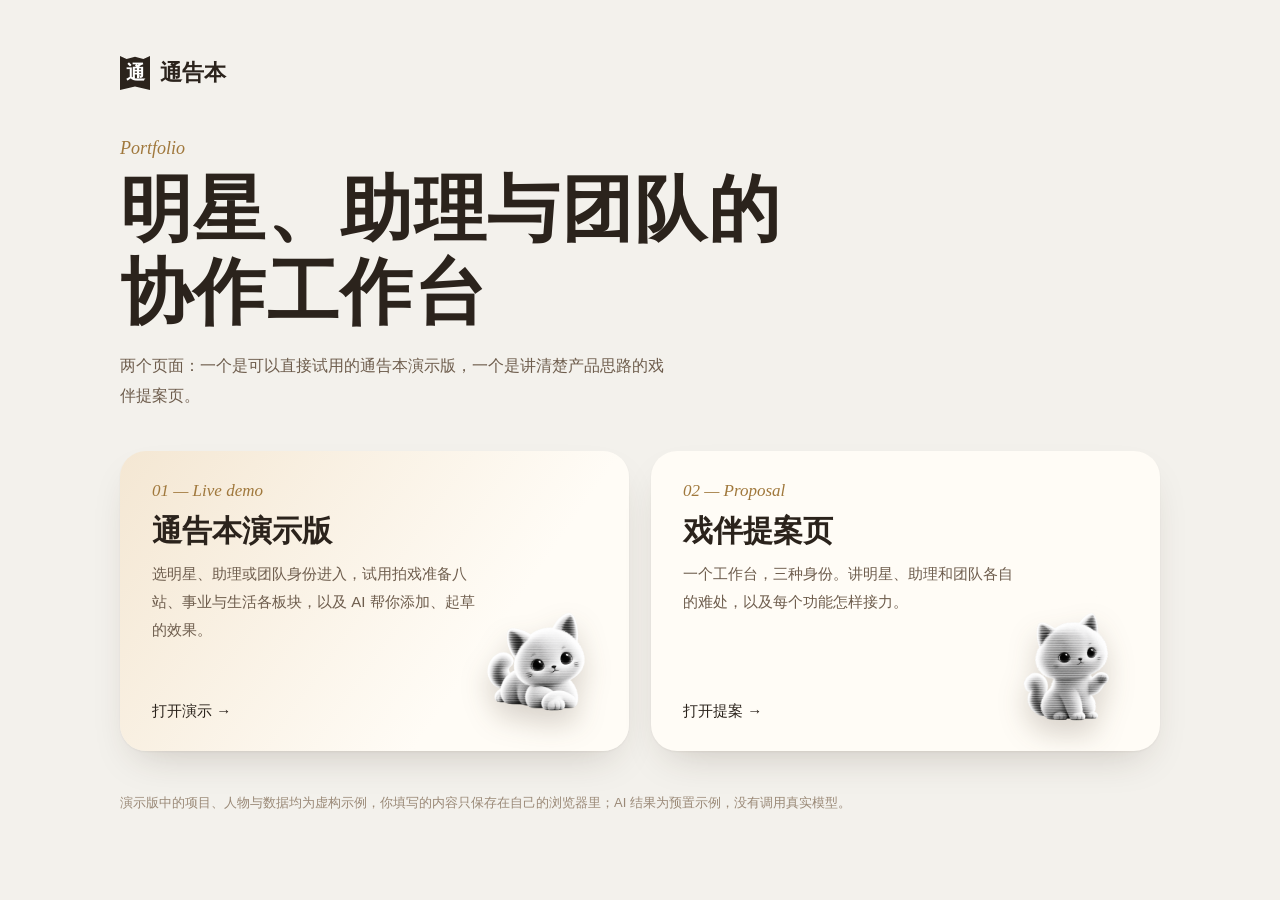
==== index.html @ f3a63b4a "通告本演示版与戏伴提案页 Co-Authored-By: Claude Opus 5.5 <noreply@anthropic.com>" ====
<!doctype html>
<html lang="zh-CN">
<head>
<meta charset="utf-8">
<meta name="viewport" content="width=device-width,initial-scale=1,viewport-fit=cover">
<title>通告本作品集</title>
<meta name="description" content="通告本演示版与戏伴提案页。">
<link rel="stylesheet" href="tonggaoben/fonts/fonts.css">
<style>
:root{--paper:#f3f1ec;--card:#fffcf6;--ink:#2b231c;--muted:#6e5d4d;--gold:#a0783c;color-scheme:light}
*{box-sizing:border-box}
body{margin:0;background:var(--paper);color:var(--ink);font-family:"Noto Sans SC","PingFang SC",sans-serif;padding-block:56px 64px;padding-left:max(20px,env(safe-area-inset-left,0px));padding-right:max(20px,env(safe-area-inset-right,0px))}
main{max-width:1040px;margin:0 auto}
.brand{display:flex;align-items:center;gap:10px;font:700 22px "Noto Serif SC","Songti SC",serif}
.brand span{display:grid;place-items:center;width:30px;height:34px;background:var(--ink);color:#fff;font-size:19px;clip-path:polygon(0 0,22% 9%,50% 2%,78% 9%,100% 0,100% 100%,50% 90%,0 100%)}
.eyebrow{font:italic 18px "Instrument Serif",Georgia,serif;color:var(--gold);margin:48px 0 10px}
h1{font:800 clamp(40px,6vw,72px)/1.15 "Noto Serif SC","Songti SC",serif;margin:0;letter-spacing:.02em}
.lead{font-size:16px;line-height:1.9;color:var(--muted);margin:16px 0 0;max-width:34em}
.cards{display:grid;grid-template-columns:repeat(2,minmax(0,1fr));gap:22px;margin-top:40px}
a.card{position:relative;display:flex;flex-direction:column;gap:10px;min-height:300px;padding:30px 32px;border-radius:26px;background:var(--card);color:inherit;text-decoration:none;box-shadow:0 1px 2px rgba(60,44,28,.05),0 18px 40px -18px rgba(60,44,28,.25);overflow:hidden;transition:transform .2s ease,box-shadow .2s ease}
a.card:hover,a.card:focus-visible{transform:translateY(-3px);box-shadow:0 1px 2px rgba(60,44,28,.05),0 26px 48px -18px rgba(60,44,28,.35);outline:none}
a.card:focus-visible{box-shadow:0 0 0 3px #c9a46a}
.card i{font:italic 17px "Instrument Serif",Georgia,serif;color:var(--gold)}
.card h2{font:700 30px/1.3 "Noto Serif SC","Songti SC",serif;margin:0}
.card p{margin:0;font-size:15px;line-height:1.85;color:var(--muted);max-width:22em}
.card em{margin-top:auto;font-style:normal;font-weight:500;font-size:15px}
.card img{position:absolute;right:18px;bottom:12px;width:150px;height:150px;object-fit:contain;filter:drop-shadow(0 14px 14px rgba(60,44,28,.2));transition:transform .3s ease}
a.card:hover img{transform:rotate(-6deg) scale(1.05)}
.card.warm{background:linear-gradient(125deg,#f4e7d3,#fffcf6 70%)}
footer{margin-top:40px;font-size:13px;color:#9a8977;line-height:1.8}
@media (max-width:760px){.cards{grid-template-columns:1fr}a.card{min-height:260px;padding-right:150px}.card img{width:120px;height:120px}}
@media (prefers-reduced-motion:reduce){a.card,.card img{transition:none}}
</style>
</head>
<body>
<main>
  <div class="brand"><span>通</span>通告本</div>
  <p class="eyebrow">Portfolio</p>
  <h1>明星、助理与团队的<br>协作工作台</h1>
  <p class="lead">两个页面：一个是可以直接试用的通告本演示版，一个是讲清楚产品思路的戏伴提案页。</p>
  <div class="cards">
    <a class="card warm" href="./tonggaoben/"><i>01 — Live demo</i><h2>通告本演示版</h2><p>选明星、助理或团队身份进入，试用拍戏准备八站、事业与生活各板块，以及 AI 帮你添加、起草的效果。</p><em>打开演示 →</em><img src="tonggaoben/cats/cat-lounge.png" alt=""></a>
    <a class="card" href="./xiban/"><i>02 — Proposal</i><h2>戏伴提案页</h2><p>一个工作台，三种身份。讲明星、助理和团队各自的难处，以及每个功能怎样接力。</p><em>打开提案 →</em><img src="tonggaoben/cats/cat-guide.png" alt=""></a>
  </div>
  <footer>演示版中的项目、人物与数据均为虚构示例，你填写的内容只保存在自己的浏览器里；AI 结果为预置示例，没有调用真实模型。</footer>
</main>
</body>
</html>
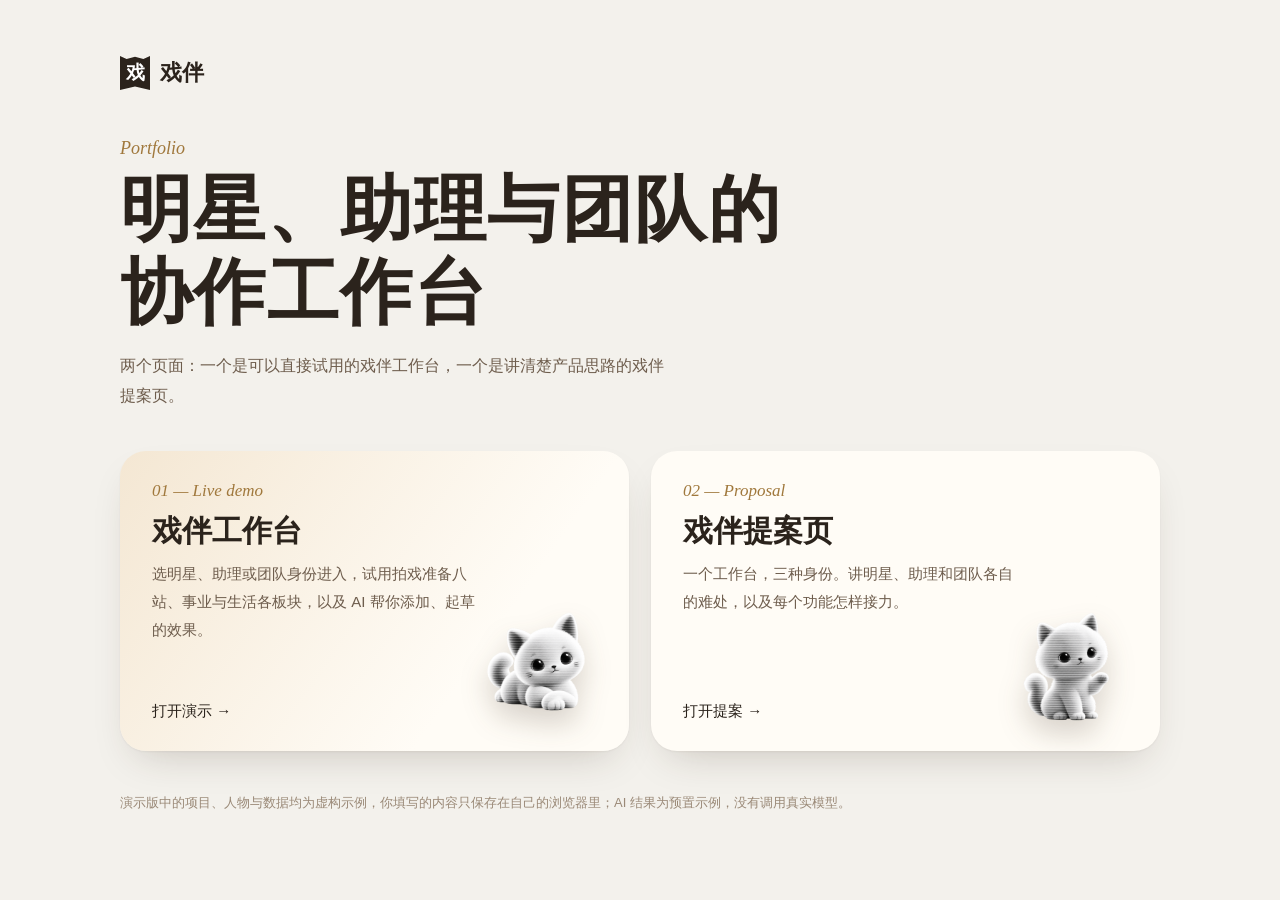
==== commit b49f467c: "演示版改名为「戏伴工作台」 Co-Authored-By: Claude Opus 5.5 <noreply@anthropic.com>" ====
--- a/index.html
+++ b/index.html
@@ -3,8 +3,8 @@
 <head>
 <meta charset="utf-8">
 <meta name="viewport" content="width=device-width,initial-scale=1,viewport-fit=cover">
-<title>通告本作品集</title>
-<meta name="description" content="通告本演示版与戏伴提案页。">
+<title>戏伴作品集</title>
+<meta name="description" content="戏伴工作台与戏伴提案页。">
 <link rel="stylesheet" href="tonggaoben/fonts/fonts.css">
 <style>
 :root{--paper:#f3f1ec;--card:#fffcf6;--ink:#2b231c;--muted:#6e5d4d;--gold:#a0783c;color-scheme:light}
@@ -34,12 +34,12 @@
 </head>
 <body>
 <main>
-  <div class="brand"><span>通</span>通告本</div>
+  <div class="brand"><span>戏</span>戏伴</div>
   <p class="eyebrow">Portfolio</p>
   <h1>明星、助理与团队的<br>协作工作台</h1>
-  <p class="lead">两个页面：一个是可以直接试用的通告本演示版，一个是讲清楚产品思路的戏伴提案页。</p>
+  <p class="lead">两个页面：一个是可以直接试用的戏伴工作台，一个是讲清楚产品思路的戏伴提案页。</p>
   <div class="cards">
-    <a class="card warm" href="./tonggaoben/"><i>01 — Live demo</i><h2>通告本演示版</h2><p>选明星、助理或团队身份进入，试用拍戏准备八站、事业与生活各板块，以及 AI 帮你添加、起草的效果。</p><em>打开演示 →</em><img src="tonggaoben/cats/cat-lounge.png" alt=""></a>
+    <a class="card warm" href="./tonggaoben/"><i>01 — Live demo</i><h2>戏伴工作台</h2><p>选明星、助理或团队身份进入，试用拍戏准备八站、事业与生活各板块，以及 AI 帮你添加、起草的效果。</p><em>打开演示 →</em><img src="tonggaoben/cats/cat-lounge.png" alt=""></a>
     <a class="card" href="./xiban/"><i>02 — Proposal</i><h2>戏伴提案页</h2><p>一个工作台，三种身份。讲明星、助理和团队各自的难处，以及每个功能怎样接力。</p><em>打开提案 →</em><img src="tonggaoben/cats/cat-guide.png" alt=""></a>
   </div>
   <footer>演示版中的项目、人物与数据均为虚构示例，你填写的内容只保存在自己的浏览器里；AI 结果为预置示例，没有调用真实模型。</footer>
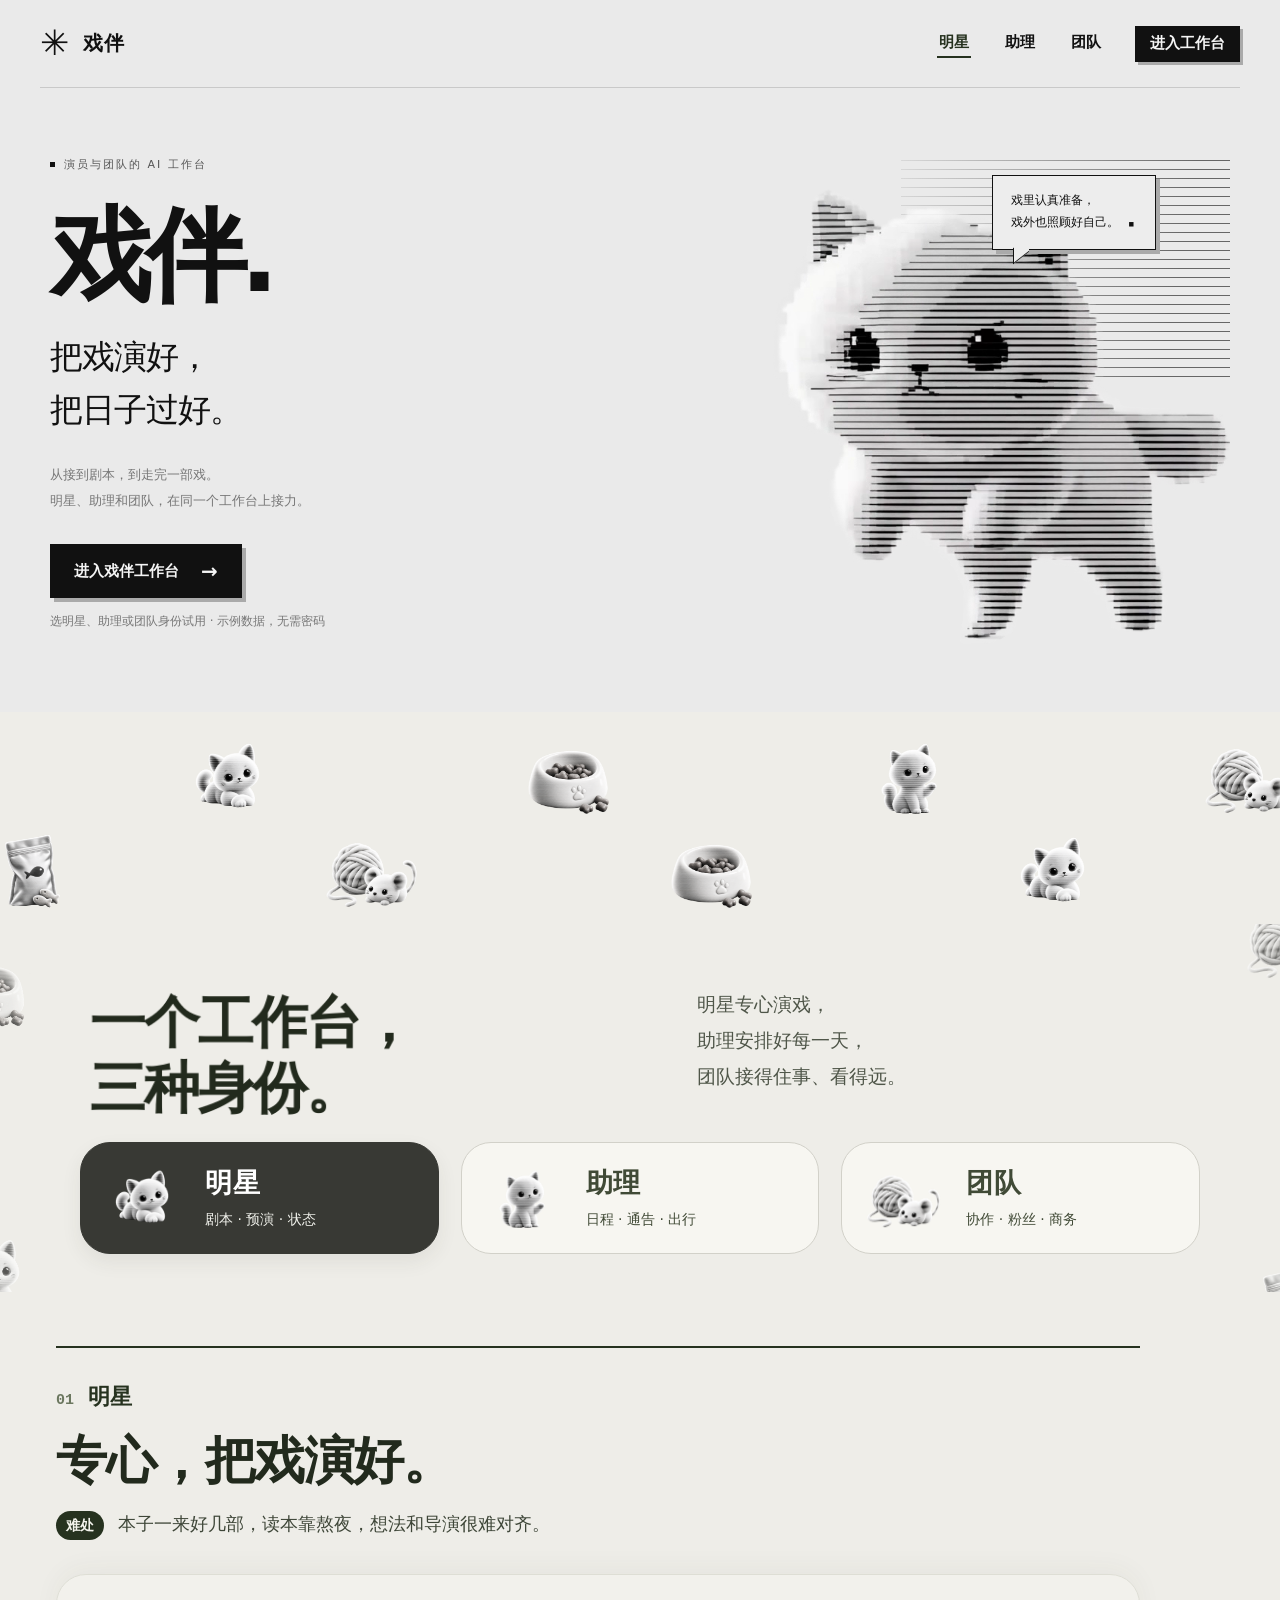
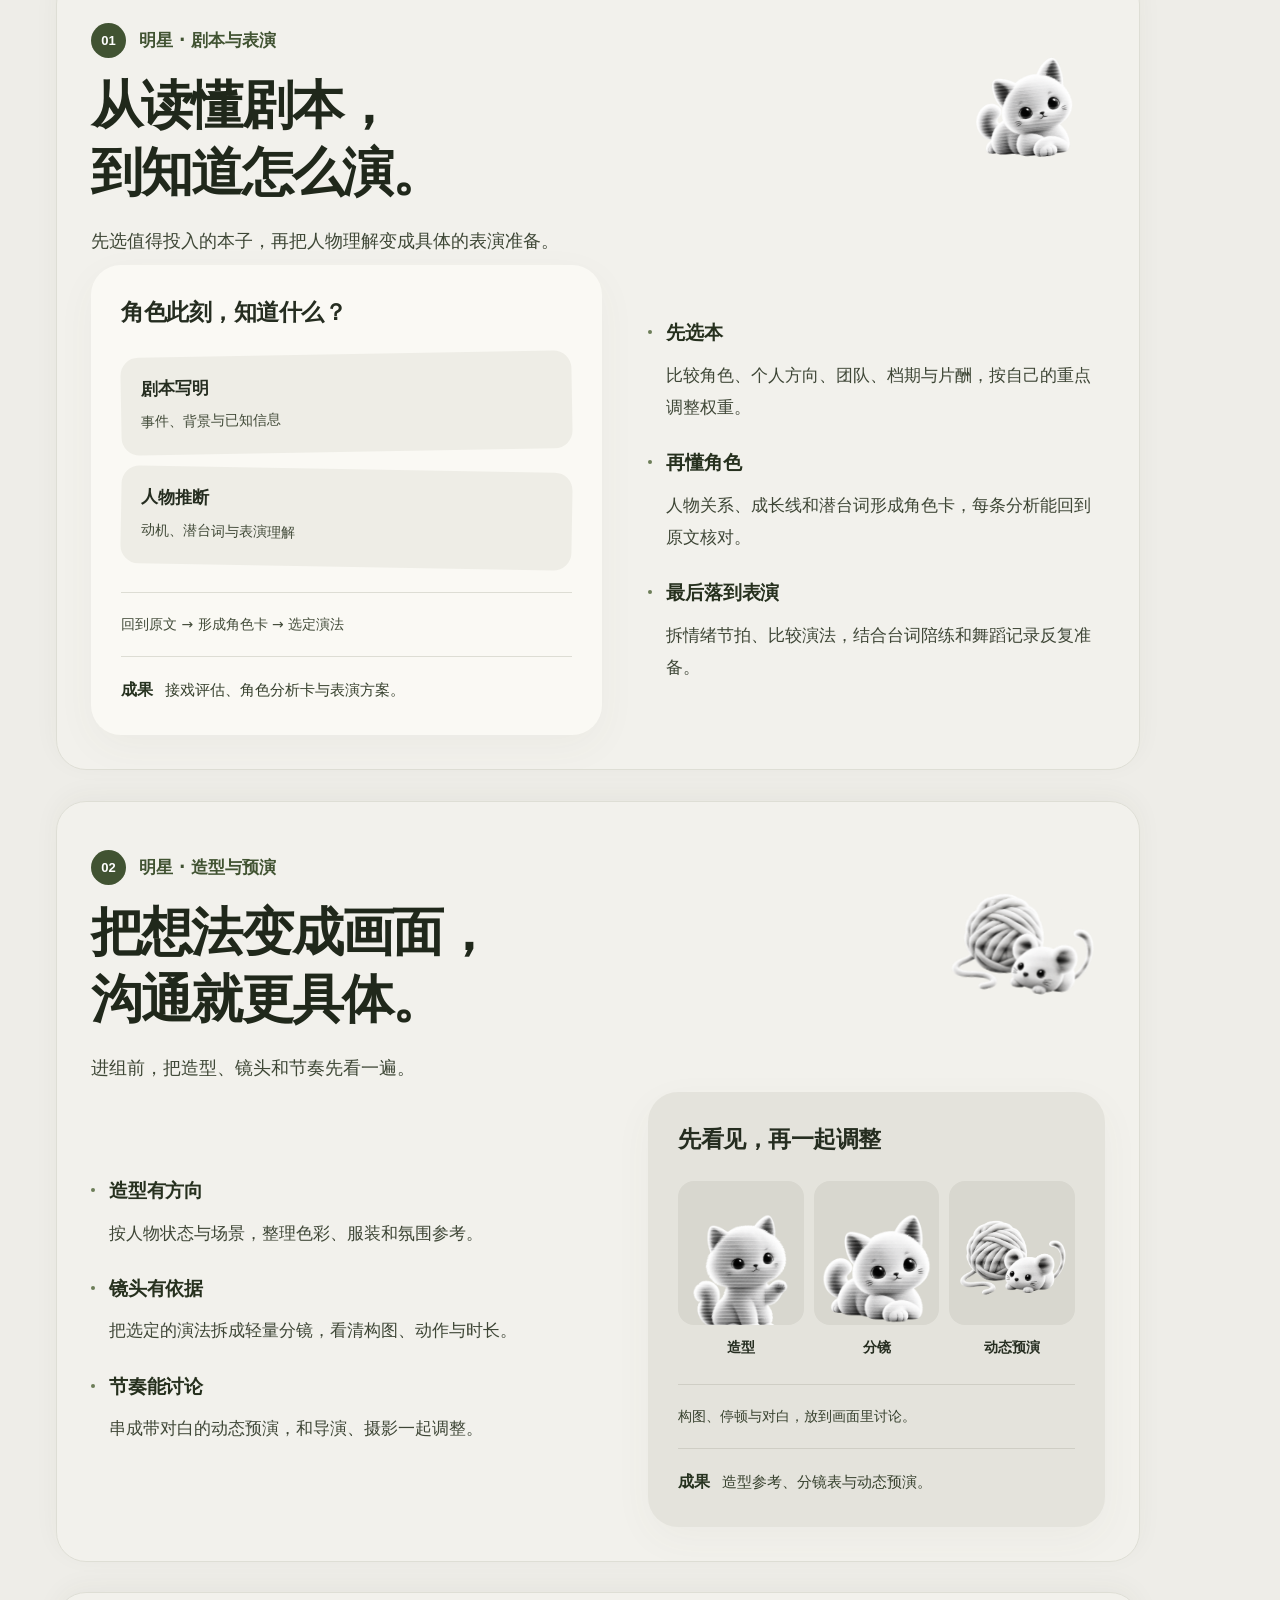
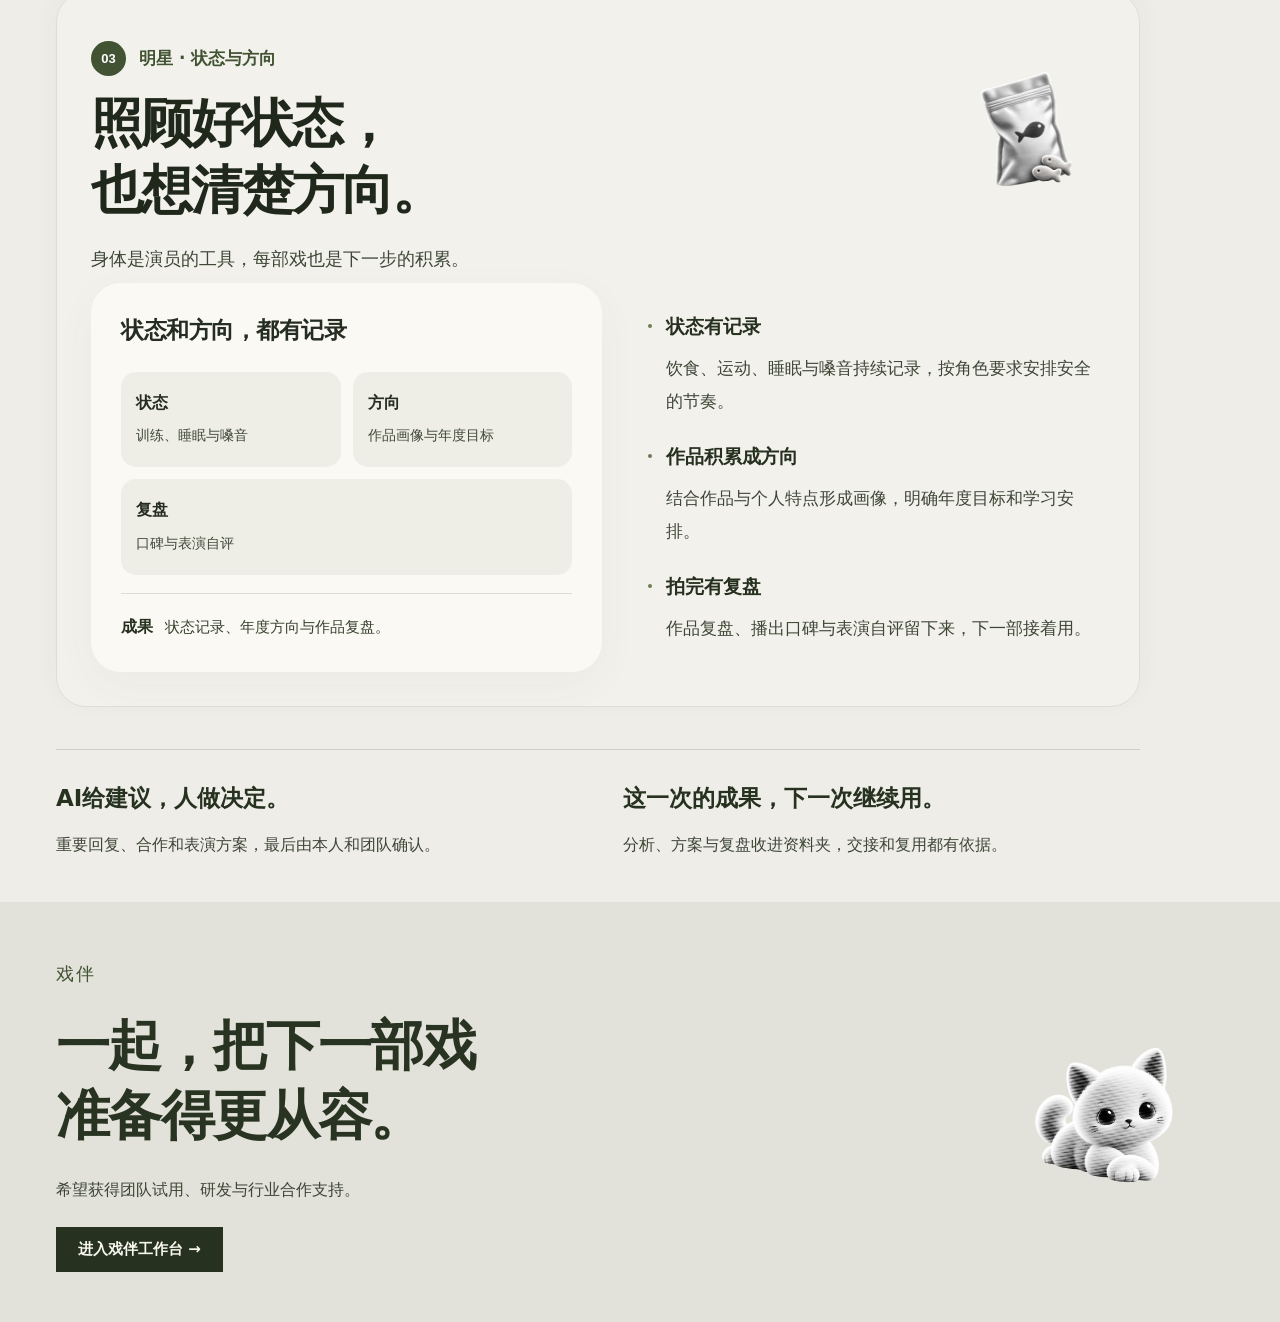
==== commit 9cf7de03: "首页合并为统一入口：产品介绍 + 进入戏伴工作台 Co-Authored-By: Claude Opus 5.5 <noreply@anthropic.com>" ====
--- a/index.html
+++ b/index.html
@@ -1,48 +1,54 @@
 <!doctype html>
 <html lang="zh-CN">
 <head>
-<meta charset="utf-8">
-<meta name="viewport" content="width=device-width,initial-scale=1,viewport-fit=cover">
-<title>戏伴作品集</title>
-<meta name="description" content="戏伴工作台与戏伴提案页。">
-<link rel="stylesheet" href="tonggaoben/fonts/fonts.css">
-<style>
-:root{--paper:#f3f1ec;--card:#fffcf6;--ink:#2b231c;--muted:#6e5d4d;--gold:#a0783c;color-scheme:light}
-*{box-sizing:border-box}
-body{margin:0;background:var(--paper);color:var(--ink);font-family:"Noto Sans SC","PingFang SC",sans-serif;padding-block:56px 64px;padding-left:max(20px,env(safe-area-inset-left,0px));padding-right:max(20px,env(safe-area-inset-right,0px))}
-main{max-width:1040px;margin:0 auto}
-.brand{display:flex;align-items:center;gap:10px;font:700 22px "Noto Serif SC","Songti SC",serif}
-.brand span{display:grid;place-items:center;width:30px;height:34px;background:var(--ink);color:#fff;font-size:19px;clip-path:polygon(0 0,22% 9%,50% 2%,78% 9%,100% 0,100% 100%,50% 90%,0 100%)}
-.eyebrow{font:italic 18px "Instrument Serif",Georgia,serif;color:var(--gold);margin:48px 0 10px}
-h1{font:800 clamp(40px,6vw,72px)/1.15 "Noto Serif SC","Songti SC",serif;margin:0;letter-spacing:.02em}
-.lead{font-size:16px;line-height:1.9;color:var(--muted);margin:16px 0 0;max-width:34em}
-.cards{display:grid;grid-template-columns:repeat(2,minmax(0,1fr));gap:22px;margin-top:40px}
-a.card{position:relative;display:flex;flex-direction:column;gap:10px;min-height:300px;padding:30px 32px;border-radius:26px;background:var(--card);color:inherit;text-decoration:none;box-shadow:0 1px 2px rgba(60,44,28,.05),0 18px 40px -18px rgba(60,44,28,.25);overflow:hidden;transition:transform .2s ease,box-shadow .2s ease}
-a.card:hover,a.card:focus-visible{transform:translateY(-3px);box-shadow:0 1px 2px rgba(60,44,28,.05),0 26px 48px -18px rgba(60,44,28,.35);outline:none}
-a.card:focus-visible{box-shadow:0 0 0 3px #c9a46a}
-.card i{font:italic 17px "Instrument Serif",Georgia,serif;color:var(--gold)}
-.card h2{font:700 30px/1.3 "Noto Serif SC","Songti SC",serif;margin:0}
-.card p{margin:0;font-size:15px;line-height:1.85;color:var(--muted);max-width:22em}
-.card em{margin-top:auto;font-style:normal;font-weight:500;font-size:15px}
-.card img{position:absolute;right:18px;bottom:12px;width:150px;height:150px;object-fit:contain;filter:drop-shadow(0 14px 14px rgba(60,44,28,.2));transition:transform .3s ease}
-a.card:hover img{transform:rotate(-6deg) scale(1.05)}
-.card.warm{background:linear-gradient(125deg,#f4e7d3,#fffcf6 70%)}
-footer{margin-top:40px;font-size:13px;color:#9a8977;line-height:1.8}
-@media (max-width:760px){.cards{grid-template-columns:1fr}a.card{min-height:260px;padding-right:150px}.card img{width:120px;height:120px}}
-@media (prefers-reduced-motion:reduce){a.card,.card img{transition:none}}
-</style>
+  <meta charset="utf-8"><meta name="viewport" content="width=device-width,initial-scale=1">
+  <meta name="theme-color" content="#f0f1ec"><meta name="description" content="戏伴：明星、助理与团队的 AI 工作台。">
+  <title>戏伴 · 把戏演好，把日子过好</title>
+  <style>.enter-link{border:1.5px solid #111;padding:7px 14px!important;background:#111;color:#f5f5f5!important;box-shadow:3px 3px 0 #aaa}.enter-link:hover{background:#333}.hero-enter{display:inline-flex;align-items:center;gap:22px;margin-top:30px;padding:15px 24px;background:#111;color:#f5f5f5;font-size:15px;font-weight:600;box-shadow:4px 4px 0 #aaa;transition:transform .15s}.hero-enter:hover{transform:translate(-2px,-2px)}.hero-enter span{font-size:20px}.hero-enter-note{margin-top:12px;font-size:12px;color:#777}.footer-enter{display:inline-flex;gap:16px;margin-top:22px;padding:13px 22px;background:#26321f;color:#f7f6ef;font-weight:600;font-size:15px}@media(max-width:760px){.enter-link{padding:5px 9px!important}}</style>
+  <link rel="stylesheet" href="./xiban/style.css"><link rel="stylesheet" href="./xiban/journey.css?v=20">
+  <script defer src="./xiban/app.js?v=20"></script><script defer src="./xiban/guide-data.js?v=20"></script><script defer src="./xiban/journey.js?v=20"></script><script defer src="./xiban/pointer.js?v=20"></script>
 </head>
-<body>
-<main>
-  <div class="brand"><span>戏</span>戏伴</div>
-  <p class="eyebrow">Portfolio</p>
-  <h1>明星、助理与团队的<br>协作工作台</h1>
-  <p class="lead">两个页面：一个是可以直接试用的戏伴工作台，一个是讲清楚产品思路的戏伴提案页。</p>
-  <div class="cards">
-    <a class="card warm" href="./tonggaoben/"><i>01 — Live demo</i><h2>戏伴工作台</h2><p>选明星、助理或团队身份进入，试用拍戏准备八站、事业与生活各板块，以及 AI 帮你添加、起草的效果。</p><em>打开演示 →</em><img src="tonggaoben/cats/cat-lounge.png" alt=""></a>
-    <a class="card" href="./xiban/"><i>02 — Proposal</i><h2>戏伴提案页</h2><p>一个工作台，三种身份。讲明星、助理和团队各自的难处，以及每个功能怎样接力。</p><em>打开提案 →</em><img src="tonggaoben/cats/cat-guide.png" alt=""></a>
-  </div>
-  <footer>演示版中的项目、人物与数据均为虚构示例，你填写的内容只保存在自己的浏览器里；AI 结果为预置示例，没有调用真实模型。</footer>
-</main>
-</body>
-</html>
+<body class="focus-edition">
+  <header class="site-header"><a class="brand" href="#home"><span class="brand-symbol" aria-hidden="true">✳</span> 戏伴</a><nav aria-label="主导航"><a href="#star">明星</a><a href="#assistant">助理</a><a href="#team">团队</a><a class="enter-link" href="./tonggaoben/">进入工作台</a></nav></header>
+  <main>
+    <section class="hero section-wrap" id="home" aria-labelledby="hero-title">
+      <div class="hero-copy">
+        <p class="eyebrow"><span></span> 演员与团队的 AI 工作台</p>
+        <h1 id="hero-title">戏伴<span class="title-dot">.</span></h1>
+        <p class="hero-heading">把戏演好，<br>把日子过好。</p>
+        <p class="hero-description">从接到剧本，到走完一部戏。<br>明星、助理和团队，<br class="mobile-break">在同一个工作台上接力。</p>
+        <a class="hero-enter" href="./tonggaoben/">进入戏伴工作台 <span aria-hidden="true">→</span></a>
+        <p class="hero-enter-note">选明星、助理或团队身份试用 · 示例数据，无需密码</p>
+      </div>
+      <div class="hero-art">
+        <div class="speech-bubble"><span>戏里认真准备，<br>戏外也照顾好自己。</span><span class="cursor" aria-hidden="true">▪</span></div>
+        <div class="cat-stage"><video id="hero-cat" src="./xiban/assets/nomi-cat.webm" autoplay loop muted playsinline preload="auto" aria-label="猫咪摆尾、跳跃、挥爪与转身的动画"></video></div>
+      </div>
+    </section>
+
+    <section class="cat-gallery" aria-label="猫咪主题画廊">
+      <div class="gallery-track gallery-top" aria-hidden="true">
+        <div class="gallery-tile wide paper"><img src="./xiban/assets/cat-lounge.png" alt="" loading="lazy"></div><div class="gallery-tile"><img src="./xiban/assets/cat-bowl.png" alt="" loading="lazy"></div><div class="gallery-tile wide gray"><img src="./xiban/assets/cat-guide.png" alt="" loading="lazy"></div><div class="gallery-tile paper"><img src="./xiban/assets/cat-toys.png" alt="" loading="lazy"></div>
+      </div>
+      <div class="gallery-track gallery-bottom" aria-hidden="true">
+        <div class="gallery-tile"><img src="./xiban/assets/cat-treats.png" alt="" loading="lazy"></div><div class="gallery-tile wide gray"><img src="./xiban/assets/cat-toys.png" alt="" loading="lazy"></div><div class="gallery-tile paper"><img src="./xiban/assets/cat-bowl.png" alt="" loading="lazy"></div><div class="gallery-tile wide"><img src="./xiban/assets/cat-lounge.png" alt="" loading="lazy"></div>
+      </div>
+    </section>
+    <section class="cat-about" id="how-to" aria-labelledby="about-title">
+      <img class="floating-prop prop-bowl" src="./xiban/assets/cat-bowl.png" alt="" data-drift="-28" data-turn="-9" loading="lazy">
+      <img class="floating-prop prop-toys" src="./xiban/assets/cat-toys.png" alt="" data-drift="34" data-turn="12" loading="lazy">
+      <img class="floating-prop prop-cat" src="./xiban/assets/cat-lounge.png" alt="" data-drift="42" data-turn="-6" loading="lazy">
+      <img class="floating-prop prop-treats" src="./xiban/assets/cat-treats.png" alt="" data-drift="-38" data-turn="8" loading="lazy">
+      <div class="about-copy">
+        <div class="about-intro"><h2 class="metal-title scroll-title" id="about-title">一个工作台，<br>三种身份。</h2><p class="word-reveal">明星专心演戏，<br>助理安排好每一天，<br>团队接得住事、看得远。</p></div>
+        <nav class="role-portal" aria-label="三种身份"><a class="role-entry" href="#star"><img class="role-entry-cat" src="./xiban/assets/cat-lounge.png" alt="" loading="lazy"><span><strong>明星</strong><span>剧本 · 预演 · 状态</span></span></a><a class="role-entry" href="#assistant"><img class="role-entry-cat" src="./xiban/assets/cat-guide.png" alt="" loading="lazy"><span><strong>助理</strong><span>日程 · 通告 · 出行</span></span></a><a class="role-entry" href="#team"><img class="role-entry-cat" src="./xiban/assets/cat-toys.png" alt="" loading="lazy"><span><strong>团队</strong><span>协作 · 粉丝 · 商务</span></span></a></nav>
+      </div>
+    </section>
+    <section class="project-chapter" id="features" aria-label="三种身份的功能讲解"><div class="chapter-inner">
+      <div id="walkthrough"></div>
+      <section class="closing-principles" aria-label="两项核心原则"><div><h3>AI给建议，人做决定。</h3><p>重要回复、合作和表演方案，最后由本人和团队确认。</p></div><div><h3>这一次的成果，下一次继续用。</h3><p>分析、方案与复盘收进资料夹，交接和复用都有依据。</p></div></section>
+      <noscript><p>请启用浏览器的 JavaScript，查看重点功能讲解。</p></noscript>
+    </div></section>
+  </main>
+  <footer class="journey-footer"><div class="chapter-inner"><div><p class="closing-brand">戏伴</p><p class="closing-line">一起，把下一部戏<br>准备得更从容。</p><p class="closing-support">希望获得团队试用、研发与行业合作支持。</p><a class="footer-enter" href="./tonggaoben/">进入戏伴工作台 →</a></div><img src="./xiban/assets/cat-lounge.png" alt="" loading="lazy"></div></footer>
+</body></html>
--- a/xiban/style.css
+++ b/xiban/style.css
@@ -0,0 +1,10 @@
+:root{--bg:#f0f1ec;--white:#fafbf7;--ink:#171b16;--muted:#70786c;--line:#d2d7cd;--lime:#cbd77b;--green:#526344;--mono:"SFMono-Regular",Consolas,monospace;--sans:"PingFang SC","Microsoft YaHei",system-ui,sans-serif}*{box-sizing:border-box}html{scroll-behavior:smooth;scroll-padding-top:95px}body{margin:0;background:var(--bg);color:var(--ink);font-family:var(--sans);-webkit-font-smoothing:antialiased}button,input{font:inherit}button,a{-webkit-tap-highlight-color:transparent}button{cursor:pointer;border:0;color:inherit}a{color:inherit;text-decoration:none}h1,h2,h3,p{margin:0}p{line-height:1.9}button:focus-visible,a:focus-visible{outline:3px solid #6c842d;outline-offset:5px}[hidden]{display:none!important}::selection{background:var(--lime);color:var(--ink)}.section-wrap{width:min(1280px,calc(100% - 100px));margin:0 auto}.site-header{height:88px;display:flex;align-items:center;justify-content:space-between;width:min(1360px,calc(100% - 80px));margin:auto;border-bottom:1px solid #d2d7cd99}.brand{display:flex;align-items:center;gap:12px;font-size:20px;font-weight:650;letter-spacing:1.5px}.brand-symbol{font-size:35px;line-height:1}.site-header nav{display:flex;align-items:center;gap:40px;font-size:12px}.nav-demo{border-bottom:1px solid #5d6556;padding:7px 0;display:flex;gap:20px}.hero{min-height:min(820px,calc(100svh - 88px));display:grid;grid-template-columns:1fr 1.1fr;position:relative;align-items:center;padding-top:40px;padding-bottom:85px}.hero-copy{position:relative;z-index:2;padding-bottom:12px}.eyebrow{display:flex;align-items:center;gap:9px;font:10px/1.7 var(--mono);letter-spacing:1.7px;color:#606b56}.hero .eyebrow{font:11px var(--sans);letter-spacing:2px}.eyebrow>span{width:5px;height:5px;background:#6e7a54;border-radius:50%}h1{font-size:clamp(76px,8vw,114px);font-weight:850;line-height:1.2;letter-spacing:-7px;margin:23px 0 12px}.title-dot{color:#7c895b;letter-spacing:-2px}.hero-heading{font-size:clamp(27px,2.6vw,39px);line-height:1.6;font-weight:500;letter-spacing:-1px}.hero-description{color:var(--muted);font-size:13px;line-height:2;margin-top:23px;max-width:415px}.hero-actions{display:flex;gap:27px;align-items:center;margin-top:30px}.button{display:inline-flex;gap:36px;justify-content:space-between;align-items:center;padding:14px 22px;font-size:12px}.button.primary{background:var(--ink);color:#f8faef;box-shadow:3px 3px 0 #b9c1a9}.button span{font-size:18px}.text-link{font-size:12px;display:flex;align-items:center;gap:12px}.text-link span{font-size:17px}.hero-meta{display:flex;gap:17px;align-items:center;margin-top:36px;font:10px var(--mono);letter-spacing:.5px;color:#747f67}.hero-meta i{width:3px;height:3px;border-radius:50%;background:#a1aa95}.hero-art{min-width:0;position:relative;height:620px;align-self:center;isolation:isolate}.hero-art:before{content:"";position:absolute;inset:55px -25px 50px 0;background:radial-gradient(ellipse at 60% 47%,#e1e6d52b 0,transparent 64%);z-index:-1}.cat-stage{position:absolute;inset:0 -5% 20px -12%;overflow:hidden;pointer-events:none}.cat-stage video{position:absolute;width:151%;height:151%;object-fit:contain;left:-31%;top:-23%;display:block}.speech-bubble{position:absolute;right:12%;top:10%;padding:15px 18px;border:1.5px solid #242b20;background:#f7f8f1;box-shadow:4px 4px 0 #dce2ce;z-index:2;font:12px/1.8 var(--mono);display:flex;align-items:flex-end;gap:7px}.speech-bubble:after{content:"";position:absolute;bottom:-9px;left:20px;width:15px;height:15px;background:#f7f8f1;border-bottom:1.5px solid;border-left:1.5px solid;transform:skewY(-38deg)}.cursor{font-size:18px;line-height:1}.art-bottom{position:absolute;bottom:13px;right:0;left:0;display:flex;align-items:center;justify-content:space-between;gap:15px;border-top:1px solid var(--line);padding-top:14px}.art-caption{font:8px var(--mono);letter-spacing:1.4px;color:#7c856f}.animation-control{background:none;display:flex;align-items:center;gap:10px;font-size:10px;color:#6c765f;white-space:nowrap;padding:3px 0}.scroll-cue{position:absolute;bottom:27px;left:0;right:0;display:flex;justify-content:space-between;align-items:center;font-size:10px;letter-spacing:1px;color:#7e8774}.scroll-cue span:last-child{font-size:23px;color:#5e6e48}.mobile-break{display:none}.section-top{display:flex;align-items:center;justify-content:space-between;gap:20px;margin-bottom:36px}.section-note{font-size:10px;color:#7a8370;letter-spacing:1px}.section-heading-row{display:flex;align-items:flex-end;justify-content:space-between;gap:50px;margin-bottom:43px}h2{font-size:clamp(29px,3.2vw,44px);font-weight:600;line-height:1.5;letter-spacing:-1.3px}.section-intro{font-size:13px;line-height:2;color:var(--muted);max-width:360px}.how-section{background:#e4e8da;border-top:1px solid #dce1d2;border-bottom:1px solid #d4dac8;padding:72px 0 38px}.role-switch{display:flex;background:#d7deca;border:1px solid #cbd3bb;padding:4px;flex-shrink:0}.role-switch button{background:none;color:#667258;font-size:12px;padding:10px 21px}.role-switch button[aria-selected=true]{background:#fafbf3;color:#25301d;box-shadow:0 2px 3px #17200d13}.steps{display:grid;grid-template-columns:repeat(3,1fr);gap:40px}.step{border-top:1px solid #bfc9b1;padding-top:21px}.step-number{font:11px var(--mono);color:#73825c;display:block;margin-bottom:20px}.step h3{font-size:20px;font-weight:550;margin-bottom:13px;letter-spacing:-.5px}.step p{font-size:12px;color:#69745b;max-width:330px;line-height:1.95}.step .step-label{font:10px var(--mono);letter-spacing:.4px;background:#d6dec8;display:inline-block;padding:5px 9px;margin-top:22px;color:#526341}.handoff-note{border-top:1px solid #c7cfba;margin-top:40px;padding-top:20px;font-size:11px;color:#6f7b61;display:flex;align-items:flex-start;gap:12px}.handoff-note>span{font-size:18px;line-height:1.2}.features-section{padding-top:78px;padding-bottom:72px}.feature-list{display:grid;grid-template-columns:1fr 1fr;gap:0 70px}.feature{border-top:1px solid var(--line);padding:27px 0 30px;display:grid;grid-template-columns:25px 1fr 24px;gap:14px}.feature-number{font:10px var(--mono);color:#8b957f;padding-top:6px}.feature h3{font-size:21px;font-weight:500;letter-spacing:-.5px}.feature p{font-size:12px;color:var(--muted);margin-top:12px;line-height:2;max-width:430px}.feature-mark{font-size:28px;color:#8c9b76;line-height:1}.tags{display:flex;gap:8px;flex-wrap:wrap;margin-top:19px}.tags span{font-size:9px;color:#7a856c;border:1px solid #d1d8c5;padding:4px 7px;line-height:1.5}.demo-section{background:#20261e;color:#eef1e6;padding:70px 0 78px}.demo-section .eyebrow{color:#a6b18d}.demo-section .section-note{color:#879477}.demo-layout{display:grid;grid-template-columns:.8fr 1.2fr;gap:95px;align-items:center}.demo-copy .section-intro{color:#8e9a81;font-size:12px;margin-top:20px}.demo-options{display:grid;margin-top:30px}.demo-option{display:grid;grid-template-columns:25px 1fr 20px;gap:13px;align-items:center;background:none;text-align:left;color:#9da98f;padding:19px 0;border-bottom:1px solid #5e6d4c44}.demo-option[aria-selected=true]{color:#e0eacb}.option-no{font:10px var(--mono);align-self:flex-start;padding-top:3px;color:#7f9166}.demo-option strong{font-size:14px;font-weight:500;display:block}.demo-option small{display:block;font-size:10px;color:#81916f;margin-top:8px}.option-arrow{opacity:0;font-size:20px}.demo-option[aria-selected=true] .option-arrow{opacity:1;color:#c2d68b}.demo-window{background:#f2f4e9;color:var(--ink);border:1px solid #9da98b;box-shadow:6px 6px 0 #38412e;min-width:0}.window-bar{display:flex;align-items:center;justify-content:space-between;gap:15px;font-size:10px;color:#7b846e;padding:16px 20px;border-bottom:1px solid #d9decf}.window-dots{display:flex;gap:5px}.window-dots i{height:5px;width:5px;border:1px solid #bdc5b0;border-radius:50%}.reset-button{font-size:10px;color:#70805c;background:none;padding:2px 0}#demo-panel{padding:28px;min-height:335px}.demo-footnote{padding:0 28px 20px;font-size:9px;color:#9ba48e}.demo-panel-head{display:flex;justify-content:space-between;gap:14px;align-items:center;margin-bottom:20px}.demo-panel-head h3{font-size:19px;font-weight:550}.tiny-label{font-size:10px;color:#849173}.scene-row{display:grid;grid-template-columns:49px 1fr 43px;gap:13px;align-items:center;padding:15px 0;border-top:1px solid #dbe1d1}.scene-row time{font:12px var(--mono);color:#6b7a59}.scene-row h4{font-size:12px;font-weight:550;margin:0 0 6px}.scene-row p{font-size:10px;color:#8b957b;line-height:1.5}.scene-row.done .scene-text{opacity:.45}.scene-row.done h4{text-decoration:line-through}.small-button{padding:5px 7px;font-size:9px;background:#e0e7d4;color:#62724f;white-space:nowrap;border:1px solid #ccd7ba}.small-button.active{background:#d0dcb8;color:#455d2c}.demo-next{font-size:11px;color:#5d6f49;background:#e0e8d2;padding:12px 14px;margin-top:18px;line-height:1.8}.line-context{display:flex;justify-content:space-between;align-items:center;gap:12px;font-size:10px;color:#869575;margin-bottom:20px}.line-quote{font-size:24px;line-height:1.9;font-weight:400;letter-spacing:.5px;min-height:100px;padding:0 0 18px}.line-actions{display:flex;align-items:center;gap:14px;flex-wrap:wrap}.line-button{padding:9px 17px;font-size:11px;background:#27371e;color:#f0f6e8}.density-choices{display:flex;gap:4px}.density-choices button{min-width:30px;font-size:10px;padding:7px;background:#e4ead9;color:#80906c}.density-choices button[aria-pressed=true]{background:#cddbbc;color:#425630}.line-note{font-size:10px;color:#899679;line-height:1.8;margin-top:17px}.conflict-switch{display:flex;gap:7px;margin:18px 0}.conflict-switch button{padding:7px 10px;font-size:10px;background:#e1e7d7;color:#7e8c6b}.conflict-switch button[aria-pressed=true]{background:#c5d3b1;color:#4c6038}.conflict-alert{padding:14px;margin-top:18px;font-size:11px;border-left:3px solid;line-height:1.8}.conflict-alert strong{display:block;font-size:13px;margin-bottom:4px}.conflict-alert.red{border-color:#ad6350;background:#efddd2;color:#8c4d3b}.conflict-alert.yellow{border-color:#b79f42;background:#eee7c8;color:#88722c}.calendar-line{display:grid;grid-template-columns:76px 1fr;align-items:center;gap:12px;font-size:10px;color:#748363;margin:12px 0}.calendar-track{height:24px;display:grid;grid-template-columns:repeat(7,1fr);background:repeating-linear-gradient(to right,#e5eadc,#e5eadc calc(100% / 7 - 1px),#d5ddc7 calc(100% / 7 - 1px),#d5ddc7 calc(100% / 7));align-items:center}.calendar-track span{height:19px;display:flex;align-items:center;padding-left:8px;font-size:9px;white-space:nowrap;background:#bacda5;color:#455a33}.calendar-track span.second{background:#e0c5ac;color:#816047}.site-footer{display:flex;justify-content:space-between;align-items:center;gap:25px;min-height:125px}.site-footer .brand{font-size:17px}.site-footer .brand-symbol{font-size:27px}.site-footer p{font-size:11px;color:#8a927f}.back-top{font-size:10px;color:#6e7d5a}.toast{position:fixed;bottom:25px;left:50%;transform:translateX(-50%);background:#20271c;color:#edf2df;padding:13px 20px;border:1px solid #5b6d45;font-size:11px;box-shadow:0 5px 30px #0002;max-width:calc(100% - 40px);z-index:10}
+@media(min-width:1500px){.hero-art{height:700px}.hero{min-height:850px}.hero-description{font-size:14px}}
+@media(max-width:1100px){.section-wrap{width:calc(100% - 70px)}.site-header{width:calc(100% - 60px)}.hero-art{height:550px}.hero{grid-template-columns:.95fr 1.05fr}.hero-heading{font-size:30px}h1{font-size:86px}.speech-bubble{top:8%;right:4%;font-size:11px}.demo-layout{gap:50px}.feature-list{gap:0 45px}.demo-option strong{font-size:13px}.steps{gap:28px}.step h3{font-size:18px}.art-caption{font-size:7px;letter-spacing:.8px}}
+@media(max-width:760px){html{scroll-padding-top:20px}.section-wrap{width:calc(100% - 40px)}.site-header{width:calc(100% - 40px);height:73px}.brand{font-size:18px;gap:7px}.brand-symbol{font-size:28px}.site-header nav{gap:17px;font-size:10px}.site-header .nav-demo{display:none}.hero{min-height:0;grid-template-columns:1fr;padding-top:39px;padding-bottom:64px;gap:0}.hero .eyebrow{font-size:10px;letter-spacing:1px}h1{font-size:84px;letter-spacing:-5px;margin:19px 0 8px}.hero-heading{font-size:28px;line-height:1.5;letter-spacing:-.5px}.hero-description{font-size:12px;margin-top:18px;max-width:320px}.hero-actions{gap:23px;margin-top:24px}.button{font-size:11px;padding:12px 18px;gap:25px}.text-link{font-size:11px}.hero-meta{font-size:9px;gap:13px;margin-top:26px}.hero-art{height:400px;width:100%;margin-top:10px}.cat-stage{inset:10px -12% 10px -15%}.cat-stage video{width:151%;height:151%;left:-31%;top:-24%}.speech-bubble{font-size:10px;padding:10px 13px;top:7%;right:8%;box-shadow:3px 3px 0 #dce2ce}.speech-bubble:after{left:16px;width:12px;height:12px;bottom:-7px}.art-bottom{bottom:0}.art-caption{font-size:7px}.scroll-cue{bottom:20px;font-size:9px}.scroll-cue span:last-child{font-size:20px}.mobile-break{display:block}.hero-description br:nth-child(2){display:none}.how-section{padding:48px 0 28px}.section-top{margin-bottom:24px;gap:15px}.eyebrow{font-size:8px;letter-spacing:1.2px}.section-note{font-size:9px;letter-spacing:0}.section-heading-row{align-items:flex-start;gap:25px;margin-bottom:30px;flex-direction:column}h2{font-size:29px;line-height:1.5;letter-spacing:-.8px}.role-switch{padding:3px}.role-switch button{padding:9px 21px;font-size:11px}.steps{grid-template-columns:1fr;gap:23px}.step{padding-top:17px;display:grid;grid-template-columns:30px 1fr;gap:0 14px}.step-number{grid-row:1 / 4;font-size:10px;margin:3px 0 0}.step h3{font-size:18px;margin-bottom:10px}.step p{font-size:12px;max-width:none}.step .step-label{justify-self:start;font-size:9px;margin-top:13px;grid-column:2}.handoff-note{font-size:10px;line-height:1.95;margin-top:29px;padding-top:18px}.features-section{padding-top:48px;padding-bottom:38px}.section-intro{font-size:12px;line-height:2}.feature-list{grid-template-columns:1fr;gap:0}.feature{padding:24px 0 25px;grid-template-columns:20px 1fr 20px;gap:11px}.feature-number{font-size:9px}.feature h3{font-size:20px}.feature p{font-size:12px;margin-top:10px}.feature-mark{font-size:24px}.tags{gap:6px;margin-top:16px}.tags span{font-size:8px;padding:4px 6px}.demo-section{padding:45px 0 50px}.demo-layout{grid-template-columns:1fr;gap:30px}.demo-copy .section-intro{margin-top:16px}.demo-options{margin-top:22px}.demo-option{padding:15px 0}.demo-option strong{font-size:13px}.demo-option small{font-size:10px}.window-bar{padding:14px 16px;font-size:9px}.reset-button{font-size:9px}#demo-panel{padding:22px 18px;min-height:300px}.demo-panel-head h3{font-size:17px}.demo-panel-head{margin-bottom:18px}.tiny-label{font-size:9px}.scene-row{grid-template-columns:43px 1fr 40px;gap:9px;padding:14px 0}.scene-row h4{font-size:11px}.scene-row time{font-size:11px}.scene-row p{font-size:9px}.demo-footnote{font-size:8px;padding:0 18px 17px}.line-quote{font-size:22px;min-height:120px}.line-actions{gap:12px}.line-button{font-size:10px;padding:9px 14px}.line-note{font-size:9px}.demo-next{font-size:10px}.site-footer{padding-top:27px;padding-bottom:27px;display:grid;grid-template-columns:1fr auto;gap:18px}.site-footer p{grid-column:1 / 3;grid-row:2;font-size:10px}.site-footer .brand{font-size:16px}.back-top{font-size:9px}.calendar-line{grid-template-columns:65px 1fr;gap:9px;font-size:9px}.conflict-alert{font-size:10px}.conflict-alert strong{font-size:12px}}
+@media(prefers-reduced-motion:reduce){html{scroll-behavior:auto}}
+/* The visual language comes from the monochrome, striped cat. */
+:root{--bg:#eaeaea;--white:#f7f7f7;--ink:#111;--muted:#6c6c6c;--line:#cdcdcd;--lime:#c4c4c4;--green:#444}
+.site-header{border-bottom-color:#c9c9c9}.nav-demo{border-color:#333}.title-dot{color:#111}.eyebrow,.hero .eyebrow{color:#555}.eyebrow>span{background:#111;border-radius:0}.hero-art:before{background:none}.hero-meta{color:#777}.hero-meta i{background:#aaa;border-radius:0}.button.primary{background:#111;color:#f5f5f5;box-shadow:4px 4px 0 #aaa}.speech-bubble{background:#ededed;box-shadow:4px 4px 0 #aaa;border-color:#111}.speech-bubble:after{background:#ededed}.art-caption,.animation-control,.scroll-cue,.section-note,.back-top{color:#777}.scroll-cue span:last-child{color:#111}.hero-art{background-image:repeating-linear-gradient(to bottom,transparent 0,transparent 8px,#666 8px,#666 9px);background-size:59% 42%;background-repeat:no-repeat;background-position:114% 10%;border-radius:0;isolation:isolate}.hero-art:after{content:"";position:absolute;z-index:-1;top:0;left:0;right:0;bottom:0;background:linear-gradient(100deg,var(--bg) 35%,transparent 83%);pointer-events:none}.cat-stage{z-index:1}.speech-bubble,.art-bottom{z-index:2}.how-section{background:#dedede;border-color:#cacaca}.role-switch{background:#cacaca;border-color:#bdbdbd}.role-switch button{color:#666}.role-switch button[aria-selected=true]{background:#f7f7f7;color:#111;box-shadow:2px 2px 0 #999}.step{border-color:#bbb}.step-number{color:#666}.step p{color:#666}.step .step-label{background:#ccc;color:#444}.handoff-note{border-color:#bfbfbf;color:#666}.feature-number,.feature-mark{color:#777}.tags span{color:#666;border-color:#bbb}.demo-section{background:#171717;color:#eee}.demo-section .eyebrow{color:#bbb}.demo-section .section-note{color:#888}.demo-copy .section-intro{color:#999}.demo-option{color:#aaa;border-color:#444}.demo-option[aria-selected=true]{color:#fff}.option-no,.demo-option small{color:#888}.demo-option[aria-selected=true] .option-arrow{color:#fff}.demo-window{background:#eee;color:#111;border-color:#999;box-shadow:6px 6px 0 #444}.window-bar{border-color:#ccc;color:#777}.window-dots i{border-color:#999;border-radius:0}.reset-button{color:#555}.tiny-label{color:#777}.demo-footnote{color:#999}.scene-row{border-color:#ccc}.scene-row time,.scene-row p{color:#777}.small-button{background:#ddd;color:#555;border-color:#bbb}.small-button.active{background:#bbb;color:#111}.demo-next{color:#444;background:#d6d6d6}.line-context,.line-note{color:#777}.line-button{background:#111;color:#eee}.density-choices button{background:#d6d6d6;color:#777}.density-choices button[aria-pressed=true]{background:#aaa;color:#111}.conflict-switch button{background:#d8d8d8;color:#777}.conflict-switch button[aria-pressed=true]{background:#bcbcbc;color:#111}.calendar-line{color:#777}.calendar-track{background:repeating-linear-gradient(to right,#ddd,#ddd calc(100% / 7 - 1px),#ccc calc(100% / 7 - 1px),#ccc calc(100% / 7))}.calendar-track span{background:#999;color:#fff}.calendar-track span.second{background:#c1b0a4;color:#4a4038}.site-footer p{color:#888}.toast{background:#151515;color:#eee;border-color:#555}button:focus-visible,a:focus-visible{outline-color:#555}.feature h3,.step h3{font-weight:650}.site-header .brand,.hero h1{font-weight:850}.hero-description{color:#777}
+@font-face{font-family:Silkscreen;src:url('./assets/silkscreen-bold.ttf') format('truetype');font-weight:700;font-display:swap}.section-top .eyebrow,.art-caption,.step-number,.feature-number,.option-no{font-family:Silkscreen,var(--mono);font-weight:700;letter-spacing:.2px}.section-top .eyebrow{font-size:10px}.step-number,.feature-number,.option-no{font-size:11px}
+.hero-art{overflow:hidden}
--- a/xiban/journey.css
+++ b/xiban/journey.css
@@ -0,0 +1,153 @@
+/* Presentation only: original cat media and scroll choreography, two separate role stories. */
+.hero{min-height:0;padding-top:32px;padding-bottom:42px}.hero-art{height:clamp(450px,43vw,600px)}.hero-copy{padding-bottom:0}.hero-description{margin-top:26px;line-height:2}
+
+/* A continuous explanation: fewer frames, larger spoken headings, one path through the day. */
+.chapter-inner{width:min(1200px,calc(100% - 112px));margin:auto}
+.cat-gallery,.cat-about,.project-chapter{background:#eeede8;color:#2d2d29}
+.cat-gallery{overflow:hidden;padding:12px 0 0;position:relative}
+.gallery-track{display:flex;gap:8px;width:max-content;position:relative;left:50%;transform:translateX(calc(-50% + var(--gallery-shift,0px)));will-change:transform}
+.gallery-bottom{margin-top:-12px}.gallery-tile{width:clamp(200px,23vw,330px);height:106px;position:relative}.gallery-tile.wide{width:clamp(280px,29vw,430px)}.gallery-tile img{width:100%;height:100%;object-fit:contain;padding:4px 26px;display:block}
+.cat-about{position:relative;padding:48px 0 64px;isolation:isolate;overflow:hidden}
+.about-copy{width:min(1120px,calc(100% - 112px));margin:auto;position:relative;z-index:1}.about-intro{display:grid;grid-template-columns:1.1fr 1fr;gap:64px;align-items:center}
+.metal-title{font-weight:760;letter-spacing:-2px;line-height:1.18;color:#222a1d}.about-copy h2{font-size:clamp(40px,4.5vw,64px);margin:0}.word-reveal{font-size:19px;line-height:1.9;color:#3e4638;margin:0}.reveal-char{opacity:.9}
+.day-flow{display:grid;grid-template-columns:repeat(3,1fr);gap:38px;margin-top:42px;padding-top:30px;border-top:1px solid #d4d3cc}.day-flow article{padding:0;will-change:transform,opacity}.day-flow h3{font-size:22px;line-height:1.6;letter-spacing:-.5px;margin:0 0 12px;font-weight:600}.day-flow p{font-size:15px;line-height:1.9;color:#454d3e}
+.floating-prop{position:absolute;pointer-events:none;object-fit:contain;will-change:transform;z-index:0;opacity:.65}.prop-bowl{left:-65px;top:20px;width:150px;height:150px}.prop-toys{right:-24px;top:-10px;width:145px;height:145px}.prop-cat{left:-42px;bottom:-40px;width:170px;height:160px}.prop-treats{right:-42px;bottom:-32px;width:130px;height:165px}
+.project-chapter{padding:56px 0 42px;position:relative;overflow:hidden}.chapter-heading{display:flex;align-items:center;justify-content:space-between;gap:50px}.chapter-title{font-size:clamp(38px,4.6vw,64px);font-weight:730;line-height:1.25;letter-spacing:-2px;margin:0}.chapter-heading>p{font-size:18px;line-height:1.85;color:#454d3e;max-width:450px}
+.role-portal{display:grid;grid-template-columns:1fr 1fr;gap:22px;margin-top:32px}.role-entry{display:flex;align-items:center;gap:20px;text-align:left;padding:15px 25px 15px 18px;border:1px solid #d2d1c9;border-radius:30px;background:#f7f6f1;color:#404a36;min-height:116px;transition:box-shadow .2s,border-color .2s}
+.role-entry>span:nth-child(2){flex:1}.role-entry strong{display:block;font-size:27px;line-height:1.4;font-weight:650;letter-spacing:.5px}.role-entry strong+span{display:block;font-size:14px;line-height:1.8;margin-top:5px}.role-entry-cat{width:86px;height:80px;object-fit:contain;flex-shrink:0}.role-entry-check{display:grid;place-items:center;width:26px;height:26px;border:1px solid currentColor;border-radius:50%;opacity:0;font-size:16px;flex-shrink:0}.role-entry[aria-selected=true]{background:#383934;color:#fff;border-color:#383934;box-shadow:0 8px 20px #30352b13}.role-entry[aria-selected=true] .role-entry-check{opacity:1;background:#f3f3ec;color:#383934;border-color:#f3f3ec}.role-entry[aria-selected=true] strong+span{color:#f2f3ed}.role-entry:hover{border-color:#8b8e7f}.role-entry:focus-visible{outline:3px solid #7d826d;outline-offset:5px}
+.role-intro{margin:32px 0 42px}.role-intro h3{font-size:25px;line-height:1.6;font-weight:600;margin:0 0 9px;letter-spacing:-.5px}.role-intro p{font-size:16px;line-height:1.85;color:#454e3b;max-width:860px}
+.project-chapter{overflow:clip}
+.project-stack{position:relative;padding-left:0;isolation:isolate}.project-anchor{display:block;height:0;scroll-margin-top:36px}
+/* Each explanation stays readable before the next sheet slides over it. */
+.story-scene{position:sticky;top:var(--stack-top,24px);z-index:calc(var(--i) + 1);padding:30px 34px 34px;margin-bottom:30px;border:1px solid #deded5;border-radius:30px;box-shadow:0 -6px 26px #4243320b;background:#f2f1ec;cursor:default;transform-origin:50% 0%;transform:scale(var(--stack-scale,1));filter:brightness(var(--stack-shade,1));will-change:transform,filter}.story-scene:last-child{margin-bottom:0}
+.story-scene .scene-topic{padding-left:48px}.story-scene .project-number{left:0}
+.scene-header{position:relative;padding-right:166px;margin-bottom:28px;opacity:1;transform:translateY(var(--scene-lift,0px));will-change:transform}.scene-topic{position:relative;display:flex;align-items:center;min-height:34px;font-size:17px;line-height:1.7;font-weight:650;color:#415332;margin:0 0 15px}.project-number{position:absolute;left:-49px;display:grid;place-items:center;width:35px;height:35px;border-radius:50%;background:#415332;color:#fff;font:600 13px/1 Arial,sans-serif}
+.scene-title{font-size:clamp(37px,4.1vw,56px);line-height:1.27;letter-spacing:-1.8px;font-weight:750;margin:0 0 18px;color:#20281b}.scene-lead{font-size:18px;line-height:1.95;max-width:740px;margin:0;color:#3e4736}.module-mascot{position:absolute;width:158px;height:150px;object-fit:contain;right:2px;top:14px;pointer-events:none;transform:rotate(-6deg)}.story-scene:nth-of-type(even) .module-mascot{transform:rotate(7deg)}
+.project-mosaic{display:grid;grid-template-columns:minmax(0,1.12fr) minmax(0,1fr);gap:58px;align-items:start}.project-preview{position:relative;min-width:0;background:var(--card-bg);color:var(--card-ink);padding:30px;border:0;border-radius:30px;box-shadow:0 12px 40px #55543c0b;overflow:hidden}.card-design{width:100%;min-width:0;font-size:15px;color:var(--card-ink)}.card-design h3{font-size:23px;line-height:1.5;letter-spacing:-.5px;margin:0 0 20px;font-weight:620}
+.story-scene[data-project="1"] .project-preview,.story-scene[data-project="3"] .project-preview{order:2}.story-scene[data-project="1"] .usage-guide,.story-scene[data-project="3"] .usage-guide{order:1}
+.usage-guide{min-width:0;padding-top:26px}.usage-guide dl{margin:0;display:grid;gap:25px}.usage-guide dl>div{position:relative;padding-left:18px}.usage-guide dl>div:before{content:"";position:absolute;width:4px;height:4px;background:#6c7d58;left:0;top:13px;border-radius:50%}.usage-guide dt{font-size:17px;line-height:1.65;font-weight:600;letter-spacing:-.2px;margin:0 0 9px;color:#26301e}.usage-guide dd{font-size:16px;line-height:1.95;margin:0;color:#3e4636}
+.scene-bridge{display:flex;align-items:flex-start;gap:13px;font-size:16px;line-height:1.9;color:#46513a;margin:26px 0 0;padding:0 0 7px}.scene-bridge>span{font-size:24px;line-height:1.25;color:#aaae9b}
+.card-light{--card-bg:#faf9f4;--card-ink:#252d20;--card-muted:#414a38;--card-rule:#ddddd4;--card-sub:#eeede6}.card-dark{--card-bg:#e4e3dc;--card-ink:#252d20;--card-muted:#37412e;--card-rule:#cfcec5;--card-sub:#d8d7cf}.card-silver{--card-bg:#faf9f4;--card-ink:#252d20;--card-muted:#414a38;--card-rule:#ddddd4;--card-sub:#eeede6}.card-charcoal{--card-bg:#e4e3dc;--card-ink:#252d20;--card-muted:#37412e;--card-rule:#cfcec5;--card-sub:#d8d7cf}.card-paper{--card-bg:#faf9f4;--card-ink:#252d20;--card-muted:#414a38;--card-rule:#ddddd4;--card-sub:#eeede6}
+.process-line{display:flex;align-items:center;justify-content:space-between;font-size:14px;color:var(--card-muted);padding:0 0 18px}.process-line span{color:var(--card-muted);opacity:.6}
+.timeline-item{display:grid;grid-template-columns:48px minmax(0,1fr) auto;gap:12px;align-items:center;padding:16px 0;border-top:1px solid var(--card-rule)}.timeline-item time{font:13px var(--mono);color:var(--card-muted)}.timeline-item strong{font-size:14px;line-height:1.6;font-weight:600;display:block}.timeline-item p{font-size:12px;line-height:1.7;color:var(--card-muted);margin-top:4px}.status-label{font-size:12px;line-height:1.6;color:var(--card-muted);white-space:nowrap}
+.visual-note{font-size:13px;line-height:1.85;color:var(--card-muted);border-top:1px solid var(--card-rule);padding-top:16px;margin-top:4px}.visual-note>span{padding:0 8px;opacity:.6}
+.schedule-bars{margin:24px 0}.schedule-bars>div{display:grid;grid-template-columns:70px 1fr;gap:12px;align-items:center;margin:16px 0;font-size:13px;color:var(--card-muted)}.bar-track{height:30px;position:relative;background:repeating-linear-gradient(to right,var(--card-sub),var(--card-sub) calc(100% / 7 - 1px),var(--card-rule) calc(100% / 7 - 1px),var(--card-rule) calc(100% / 7))}.bar-track i{font-style:normal;position:absolute;top:4px;height:22px;padding:1px 8px;line-height:20px;font-size:12px;color:#161616;white-space:nowrap}.bar-primary{background:#aaa;left:0;width:83%}.bar-secondary{background:#c3c3bf;left:43%;right:0}
+.conflict-key{display:grid;grid-template-columns:1fr 1fr;gap:14px;margin-top:24px}.conflict-key>div{border-top:2px solid #b48e87;padding-top:14px}.conflict-key>div+div{border-color:#b6aa85}.conflict-key strong{font-size:15px;font-weight:600;line-height:1.7}.conflict-key p{font-size:13px;line-height:1.85;margin-top:7px;color:var(--card-muted)}
+.reminder-list>div{display:grid;grid-template-columns:22px minmax(0,1fr) auto;gap:10px;align-items:center;border-top:1px solid var(--card-rule);padding:20px 0}.reminder-list strong{font-size:14px;line-height:1.7;font-weight:500}.reminder-mark{font-size:20px;color:var(--card-muted)}
+.file-pair{display:grid;grid-template-columns:1fr 1fr;gap:16px;margin:22px 0}.file-pair>div{border:1px solid var(--card-rule);border-radius:10px;padding:22px 20px;background:var(--card-sub)}.file-mark{font-size:26px;display:block;margin-bottom:18px;color:var(--card-muted)}.file-pair h4{font-size:17px;margin:0 0 12px;font-weight:600}.file-pair p{font-size:13px;line-height:1.85;color:var(--card-muted)}
+.module-facts{margin:0}.module-facts>div{border-top:1px solid var(--card-rule);padding:18px 0}.module-facts>div:last-child{padding-bottom:0}.module-facts dt{font-size:16px;font-weight:600;line-height:1.6;margin-bottom:8px}.module-facts dd{font-size:14px;line-height:1.85;margin:0;color:var(--card-muted)}
+.next-scene-readonly{border-top:1px solid var(--card-rule);padding:20px 0 22px}.next-scene-readonly>span{font-size:13px;color:var(--card-muted)}.next-scene-readonly strong{display:block;font-size:25px;line-height:1.5;margin:12px 0}.next-scene-readonly p{font-size:14px;color:var(--card-muted)}
+.emotion-caption{font-size:13px;color:var(--card-muted);line-height:1.7}.script-line{font-size:24px;line-height:1.85;letter-spacing:.5px;margin:20px 0 24px}.hint-sequence{display:flex;align-items:center;justify-content:space-between;gap:8px;font-size:14px;margin-bottom:20px}.hint-sequence i{font-style:normal;font-size:13px;color:var(--card-muted)}
+.pinned-note{background:var(--card-sub);border-left:3px solid var(--card-muted);border-radius:6px;padding:14px 16px;margin-bottom:22px}.pinned-note h4{font-size:15px;line-height:1.6;font-weight:650;margin:0 0 7px;display:flex;align-items:center;gap:8px}.pinned-note h4 span{font-size:19px;line-height:1}.pinned-note p{font-size:14px;line-height:1.8;margin:0;color:var(--card-muted)}
+.reminder-leads{display:grid;grid-template-columns:1fr 1fr;gap:18px;margin-bottom:22px}.reminder-leads>div{border-top:1px solid var(--card-rule);padding-top:14px}.reminder-leads span{display:block;font-size:13px;line-height:1.7;color:var(--card-muted)}.reminder-leads strong{display:block;font-size:32px;line-height:1.3;font-weight:600;margin-top:8px}.reminder-leads small{font-size:14px;font-weight:400}
+.reminder-process{padding:0;margin:0;list-style:none;counter-reset:reminder}.reminder-process li{counter-increment:reminder;display:grid;grid-template-columns:22px 1fr;gap:4px 10px;border-top:1px solid var(--card-rule);padding:14px 0}.reminder-process li:before{content:counter(reminder);grid-row:1/3;font-size:13px;color:var(--card-muted);line-height:1.8}.reminder-process strong{font-size:14px;line-height:1.7;font-weight:600}.reminder-process p{grid-column:2;font-size:13px;line-height:1.8;color:var(--card-muted);margin:0}
+.today-overview{display:grid;grid-template-columns:1fr 1fr;gap:16px;border-top:1px solid var(--card-rule);padding-top:18px}.today-overview strong{font-size:15px;font-weight:600;line-height:1.7}.today-overview p{font-size:13px;color:var(--card-muted);line-height:1.8;margin-top:7px}
+
+.pinned-note{border:0;border-radius:17px 17px 17px 4px;background:var(--card-sub);padding:16px 18px;transform:rotate(-.8deg);box-shadow:0 5px 10px #4b523608}.pinned-note h4{font-size:15px;font-weight:600}.pinned-note p{font-size:14px;line-height:1.85}.timeline-item{padding:17px 0}.timeline-item strong{font-size:15px}.timeline-item p{font-size:13px}.timeline-item time{font-size:13px}.status-label{font-size:12px}.reminder-leads strong{font-size:43px;font-weight:500;letter-spacing:-1px}.reminder-leads small{font-size:14px}.reminder-process li{padding:16px 0}.reminder-process strong{font-size:15px}.reminder-process p{font-size:14px}.module-facts dd{font-size:15px}.module-facts dt{font-size:17px}.module-facts>div{padding:20px 0}.file-pair>div{border:0;border-radius:20px;box-shadow:0 4px 12px #414a3107;padding:24px 20px}.file-pair h4{font-weight:600}.file-mark{font-size:28px}.bar-track{border-radius:8px;overflow:hidden}.bar-track i{border-radius:4px}.conflict-key>div{border-top-width:1px}.script-line{font-size:27px;line-height:1.9;letter-spacing:.1px;font-weight:400}.hint-sequence{font-size:14px}.next-scene-readonly strong{font-size:27px;font-weight:600}
+.scroll-title{will-change:transform,opacity}.journey-footer{background:#e2e2db;color:#283321;padding:55px 0 50px}.journey-footer>div{display:flex;align-items:center;justify-content:space-between;gap:35px}.closing-brand{font-size:18px;letter-spacing:2px;color:#415332;margin-bottom:20px}.closing-line{font-size:clamp(36px,4.2vw,57px);line-height:1.3;letter-spacing:-1.6px;font-weight:600}.journey-footer img{width:240px;height:210px;object-fit:contain;transform:rotate(5deg);pointer-events:none}
+@media(max-width:1100px){.chapter-inner,.about-copy{width:calc(100% - 80px)}.about-intro{gap:36px}.word-reveal{font-size:17px}.day-flow{gap:26px}.day-flow p{font-size:14px}.chapter-heading{gap:30px}.chapter-heading>p{font-size:16px}.role-entry{padding:16px 20px 16px 14px;gap:12px}.role-entry-cat{width:70px;height:70px}.role-entry strong{font-size:25px}.role-entry strong+span{font-size:13px}.role-entry-check{width:23px;height:23px}.project-stack{padding-left:44px}.story-scene:before{left:-26px}.project-number{left:-43px}.scene-header{padding-right:127px}.module-mascot{width:122px;height:125px;top:26px}.scene-title{font-size:40px;letter-spacing:-1.2px}.scene-lead{font-size:17px}.project-mosaic{gap:32px;grid-template-columns:minmax(0,1.1fr) minmax(0,1fr)}.project-preview{padding:24px;border-radius:26px}.usage-guide{padding-top:21px}.usage-guide dl{gap:20px}.usage-guide dt{font-size:16px}.usage-guide dd{font-size:15px;line-height:1.9}.card-design h3{font-size:21px}.timeline-item{grid-template-columns:43px minmax(0,1fr);gap:10px}.timeline-item .status-label{display:none}.file-pair>div{padding:22px 16px}.module-facts dd{font-size:14px}.reminder-process p{font-size:13px}.scene-bridge{font-size:15px}}
+@media(max-width:760px){
+ .site-header nav .nav-demo{display:flex}.hero{padding-top:30px;padding-bottom:30px;gap:4px}.hero-description{margin-top:22px}.hero-art{height:340px;margin-top:12px}
+ .chapter-inner,.about-copy{width:calc(100% - 40px)}.cat-gallery{padding:10px 0 0}.gallery-track{gap:0}.gallery-bottom{margin-top:-10px}.gallery-tile{width:160px;height:83px}.gallery-tile.wide{width:210px}.gallery-tile img{padding:2px 18px}.cat-about{padding:30px 0 42px}.about-intro{grid-template-columns:1fr;gap:23px}.about-copy h2{font-size:38px;line-height:1.22;letter-spacing:-1.3px}.word-reveal{font-size:16px;line-height:1.9}.day-flow{grid-template-columns:1fr;gap:23px;margin-top:30px;padding-top:24px}.day-flow article{display:grid;grid-template-columns:68px 1fr;gap:16px;align-items:start}.day-flow h3{font-size:19px;line-height:1.85;margin:0}.day-flow p{font-size:14px;line-height:1.9}.prop-bowl{left:auto;right:-30px;top:28px;width:100px;height:100px;opacity:.25}.prop-toys,.prop-treats{display:none}.prop-cat{left:-50px;bottom:-15px;width:145px;height:135px;opacity:.2}
+ .project-chapter{padding:34px 0}.chapter-heading{display:block}.chapter-title{font-size:36px;letter-spacing:-1.5px;line-height:1.3}.chapter-heading>p{font-size:16px;line-height:1.9;margin-top:18px}.role-portal{gap:12px;margin-top:26px}.role-entry{position:relative;display:block;padding:16px 16px 18px;min-height:168px;border-radius:24px}.role-entry-cat{width:65px;height:60px;position:absolute;right:6px;top:8px}.role-entry strong{position:relative;z-index:1;font-size:24px;padding-top:27px}.role-entry strong+span{font-size:13px;line-height:1.8;margin-top:12px}.role-entry-check{position:absolute;top:16px;left:16px;width:18px;height:18px;font-size:12px}.role-intro{margin:28px 0 34px}.role-intro h3{font-size:22px;line-height:1.65;margin-bottom:9px}.role-intro p{font-size:14px;line-height:1.9}
+ .project-stack{padding-left:0}.story-scene{padding-bottom:31px;margin-bottom:24px}.story-scene:before{display:none}.scene-header{padding-right:0;margin-bottom:22px}.scene-topic{font-size:15px;line-height:1.8;min-height:29px;margin-bottom:20px;padding-left:39px}.project-number{left:0;width:28px;height:28px;font-size:11px}.scene-title{font-size:33px;line-height:1.32;letter-spacing:-1.1px;margin-bottom:17px;position:relative;z-index:1}.scene-lead{font-size:16px;line-height:1.95}.module-mascot{top:-7px;right:0;width:75px;height:75px}.project-mosaic{grid-template-columns:1fr;gap:28px;align-items:start}.project-preview,.usage-guide{order:0!important}.project-preview{padding:23px 20px;border-radius:24px}.card-design h3{font-size:20px;line-height:1.55}.usage-guide{padding-top:0}.usage-guide dl{gap:22px}.usage-guide dl>div{padding-left:15px}.usage-guide dt{font-size:16px;line-height:1.7;margin-bottom:8px}.usage-guide dd{font-size:15px;line-height:1.95}.scene-bridge{gap:10px;font-size:14px;line-height:1.9;margin-top:22px;padding-bottom:0}.scene-bridge>span{font-size:21px}
+ .pinned-note{padding:15px;border-radius:15px 15px 15px 3px}.pinned-note p{font-size:13px}.timeline-item{grid-template-columns:41px minmax(0,1fr);gap:10px}.timeline-item strong{font-size:14px}.timeline-item time{font-size:11px}.timeline-item p{font-size:12px}.visual-note{font-size:13px}.visual-note>span{padding:0 4px}.schedule-bars>div{grid-template-columns:60px 1fr;gap:10px;font-size:12px}.conflict-key{gap:12px}.conflict-key strong{font-size:14px}.conflict-key p{font-size:12px}.file-pair{gap:12px}.file-pair>div{padding:21px 15px;border-radius:16px}.file-pair h4{font-size:16px}.file-pair p{font-size:12px}.module-facts dt{font-size:16px}.module-facts dd{font-size:14px}.script-line{font-size:24px}.hint-sequence{font-size:13px}.reminder-leads{gap:14px}.reminder-leads strong{font-size:39px}.reminder-leads span{font-size:12px}.reminder-process li{gap:4px 8px}.reminder-process strong{font-size:14px}.reminder-process p{font-size:13px}.today-overview{gap:12px}.today-overview p{font-size:12px}.next-scene-readonly strong{font-size:23px}.journey-footer{padding:39px 0}.journey-footer>div{gap:15px}.closing-brand{font-size:15px;margin-bottom:14px}.closing-line{font-size:33px;letter-spacing:-1px}.journey-footer img{width:132px;height:145px}
+}
+@media(min-width:761px) and (max-width:1100px){.project-stack{padding-left:0}.story-scene{padding:28px 26px 30px}}
+@media(max-width:760px){.story-scene{position:relative;top:auto;padding:0 0 31px;border:0;border-radius:0;background:transparent;box-shadow:none;transform:none;filter:none;will-change:auto}.story-scene:last-child{padding-bottom:0}.story-scene .scene-topic{padding-left:39px}}
+/* Clear copy on light surfaces; the module title remains the strongest visual cue. */
+.card-design p,.card-design .visual-note{font-size:14px}
+.card-design .emotion-caption,.card-design .hint-sequence{color:var(--card-muted)}
+.card-design .timeline-item time,.card-design .status-label,.card-design .schedule-bars>div,.card-design .reminder-leads span{font-size:13px}
+.card-design .timeline-item strong{font-size:15px}
+.card-design .reminder-leads small{font-size:14px;color:var(--card-muted)}
+.card-design .conflict-key strong,.card-design .reminder-process strong{font-weight:650}
+.day-flow h3,.role-intro h3,.chapter-title{color:#222a1d}
+@media(max-width:760px){.card-design .timeline-item time{font-size:12px}.card-design .timeline-item strong{font-size:14px}}
+@media(prefers-reduced-motion:reduce){.gallery-track{transform:translateX(-50%)!important}.floating-prop,.scroll-title,.day-flow article,.scene-header{transform:none!important}.scroll-title,.day-flow article,.reveal-char,.scene-header{opacity:1!important}.role-entry{transition:none}.story-scene{position:relative;top:auto;transform:none!important;filter:none!important;will-change:auto}}
+@media print{.scene-header,.scroll-title,.day-flow article,.reveal-char{opacity:1!important;transform:none!important}.story-scene{position:relative;top:auto;transform:none!important;filter:none!important;break-inside:avoid;box-shadow:none}.project-chapter{overflow:visible}}
+
+/* The current handoff has four product layers, with every module explained in full. */
+.day-flow{grid-template-columns:repeat(4,minmax(0,1fr));gap:30px}
+.chapter-map{display:grid;grid-template-columns:repeat(4,minmax(0,1fr));gap:14px;margin-top:32px}
+.map-entry{position:relative;display:flex;align-items:center;min-height:132px;gap:4px;background:#f7f6f1;border:1px solid #d2d1c9;border-radius:25px;padding:22px 18px;transition:background .18s,border-color .18s}
+.map-entry>div{position:relative;z-index:1;flex:1;min-width:0}.map-entry strong{display:block;font-size:27px;font-weight:700;color:#222a1d;line-height:1.4}.map-entry div>span{display:block;font-size:14px;color:#414a38;line-height:1.8;margin-top:9px}.map-entry img{width:70px;height:75px;object-fit:contain;flex-shrink:0}.map-arrow{position:absolute;right:17px;top:16px;color:#415332;font-size:18px;line-height:1}.map-entry:hover{background:#e6e9dd;border-color:#8c997b}.map-entry:focus-visible,.requirements-grid a:focus-visible{outline:3px solid #526344;outline-offset:5px}
+.demo-context{font-size:15px;line-height:1.9;color:#414a38;margin:24px 0 0;max-width:1000px}
+.requirements{margin:38px 0 0;padding:28px 0 0;border-top:1px solid #d4d3cc}.requirements>h3{font-size:24px;line-height:1.6;font-weight:650;letter-spacing:-.5px;color:#252e20}.requirements-grid{display:grid;grid-template-columns:repeat(3,minmax(0,1fr));gap:0 32px;margin-top:10px}.requirements-grid a{position:relative;border-bottom:1px solid #d4d3cc;padding:19px 25px 20px 0}.requirements-grid strong{font-size:17px;line-height:1.7;color:#26321f;font-weight:650}.requirements-grid p{font-size:14px;line-height:1.9;color:#414a38;margin-top:7px}.requirements-grid a>span{position:absolute;right:0;top:23px;font-size:17px;color:#526344}.requirements-grid a:hover strong{text-decoration:underline;text-underline-offset:5px}
+.guide-section{margin-top:72px;scroll-margin-top:30px}.guide-heading{margin-bottom:32px;max-width:1000px}.section-kicker{font-size:17px;font-weight:650;line-height:1.7;color:#415332;margin-bottom:15px}.guide-heading>p:last-child{font-size:18px;line-height:1.9;color:#414a38;max-width:900px;margin-top:20px}.guide-section .project-stack{padding-left:0}.guide-section .story-scene:last-child{padding-bottom:34px}.guide-section .project-anchor{scroll-margin-top:30px}
+.card-design h4{font-size:23px;line-height:1.5;font-weight:650;letter-spacing:-.5px;margin:0 0 24px;color:#252d20}.card-design h5{font-size:16px;font-weight:650;line-height:1.6;margin:0 0 8px;color:#252d20}
+.visual-path{padding:0;margin:0;list-style:none;counter-reset:path}.visual-path li{position:relative;border-top:1px solid var(--card-rule);padding:18px 0 18px 31px;counter-increment:path}.visual-path li:before{content:counter(path);position:absolute;left:0;top:20px;color:#415332;font:600 13px/1.7 Arial,sans-serif}.visual-path strong{font-size:16px;line-height:1.7;font-weight:650}.visual-path p{font-size:14px;line-height:1.85;color:var(--card-muted);margin-top:6px}
+.visual-tags{display:flex;flex-wrap:wrap;gap:9px;margin:0 0 23px}.visual-tags span{background:var(--card-sub);border:1px solid var(--card-rule);border-radius:9px;padding:8px 10px;font-size:14px;line-height:1.65;color:#37412e}
+.visual-tiles{display:grid;grid-template-columns:repeat(2,minmax(0,1fr));gap:12px;margin:0 0 23px}.visual-tiles>div{padding:18px 15px;background:var(--card-sub);border-radius:15px}.visual-tiles p{font-size:14px;line-height:1.85;color:var(--card-muted)}.visual-tiles>div:last-child:nth-child(odd){grid-column:1/-1}
+.character-note{padding:20px;border-radius:18px;background:var(--card-sub);margin:14px 0;transform:rotate(-1deg)}.character-note.inference{transform:rotate(1deg);margin:18px 0 25px}.character-note strong{font-size:17px;font-weight:650}.character-note p{color:var(--card-muted);font-size:14px;margin-top:8px}
+.cat-storyboard{display:grid;grid-template-columns:repeat(3,minmax(0,1fr));gap:10px;margin-bottom:24px}.storyboard-picture{background:var(--card-sub);border-radius:16px;overflow:hidden;aspect-ratio:1/1.15;display:grid;place-items:center}.storyboard-picture img{width:100%;height:100%;object-fit:contain;padding:8px}.cat-storyboard strong{display:block;font-size:14px;line-height:1.7;font-weight:600;text-align:center;margin-top:11px}
+.module-output{font-size:15px;line-height:1.9;color:#37412e;border-top:1px solid var(--card-rule);padding-top:20px;margin-top:20px}.module-output strong{font-size:16px;font-weight:650;display:block;margin-bottom:8px;color:#26321f}.card-design .visual-note{margin-top:9px;padding-top:18px;font-size:14px;line-height:1.9}
+.guide-section .usage-guide{padding-top:8px}.guide-section .usage-guide dl{gap:23px}.guide-section .usage-guide dt{font-size:17px}.guide-section .usage-guide dd{font-size:16px;line-height:1.95}.guide-section .scene-bridge{margin-top:27px}
+.capabilities{margin-top:76px;padding-top:46px;border-top:1px solid #d0d1c6}.status-grid{display:grid;grid-template-columns:repeat(2,minmax(0,1fr));gap:30px 48px;margin-top:32px}.status-grid h3{font-size:21px;line-height:1.6;font-weight:650;color:#27321e;margin:0 0 12px}.status-grid p{font-size:16px;line-height:1.95;color:#3e4636}
+.next-chapter{margin-top:68px;padding:38px;border-radius:30px;background:#e1e5d6}.next-heading{display:flex;align-items:center;justify-content:space-between;gap:20px}.next-heading img{width:170px;height:160px;object-fit:contain;transform:rotate(5deg)}.next-steps{display:grid;grid-template-columns:repeat(3,minmax(0,1fr));gap:32px;margin-top:32px}.next-steps article{border-top:1px solid #bac3aa;padding-top:20px}.roadmap-number{font:600 13px/1.6 Arial,sans-serif;color:#415332}.next-steps h3{font-size:20px;line-height:1.6;margin:10px 0 12px;font-weight:650;color:#26321f}.next-steps p{font-size:15px;line-height:1.95;color:#3d4634}.resource-request{margin-top:32px;padding-top:25px;border-top:1px solid #bac3aa}.resource-request h3{font-size:23px;font-weight:650;line-height:1.6;margin:0 0 15px;color:#26321f}.resource-request p{font-size:16px;line-height:1.95;color:#37412e;margin-top:10px}.resource-request strong{font-weight:650}
+@media(max-width:1100px){.chapter-map{grid-template-columns:repeat(2,minmax(0,1fr))}.map-entry{min-height:118px;padding:20px 22px}.map-entry img{width:92px;height:82px}.day-flow{gap:23px}.day-flow h3{font-size:21px}.requirements-grid{gap:0 24px}.guide-heading>p:last-child{font-size:17px}.guide-section .usage-guide dt{font-size:16px}.guide-section .usage-guide dd{font-size:15px}.card-design h4{font-size:21px}.visual-tiles{grid-template-columns:1fr}.visual-tags{gap:8px}.visual-tags span{padding:7px 9px}.next-chapter{padding:30px}.next-steps{gap:23px}.next-heading img{width:145px;height:135px}.next-steps h3{font-size:18px}.next-steps p{font-size:14px}.status-grid p{font-size:15px}}
+@media(max-width:760px){.day-flow{grid-template-columns:1fr;gap:23px}.day-flow h3{font-size:19px}.chapter-map{gap:12px;margin-top:25px}.map-entry{display:block;padding:21px 15px 18px;min-height:162px}.map-entry strong{font-size:25px}.map-entry img{position:absolute;width:66px;height:66px;right:6px;top:22px}.map-entry>div{padding-top:15px}.map-entry div>span{margin-top:24px;max-width:140px;font-size:14px;line-height:1.8}.map-arrow{right:12px;top:12px;font-size:16px}.demo-context{font-size:15px;margin-top:22px}.requirements{margin-top:28px;padding-top:24px}.requirements>h3{font-size:22px}.requirements-grid{grid-template-columns:1fr;gap:0}.requirements-grid a{padding:18px 25px 18px 0}.requirements-grid strong{font-size:17px}.requirements-grid p{font-size:15px;margin-top:6px}.guide-section{margin-top:46px;scroll-margin-top:22px}.guide-heading{margin-bottom:28px}.section-kicker{font-size:16px;margin-bottom:14px}.guide-heading>p:last-child{font-size:16px;line-height:1.95;margin-top:18px}.guide-section .story-scene:last-child{padding-bottom:0}.guide-section .usage-guide{padding-top:0}.guide-section .usage-guide dl{gap:23px}.guide-section .usage-guide dd{font-size:15px}.card-design h4{font-size:21px;margin-bottom:20px}.visual-tiles{grid-template-columns:repeat(2,minmax(0,1fr))}.visual-tiles>div{padding:16px 13px}.card-design h5{font-size:16px}.visual-path li{padding:16px 0 16px 28px}.visual-path li:before{top:18px}.visual-tags span{font-size:14px;padding:7px 9px}.cat-storyboard{gap:8px}.cat-storyboard strong{font-size:13px}.module-output{font-size:15px}.guide-section .scene-bridge{font-size:15px}.capabilities{margin-top:45px;padding-top:28px}.status-grid{grid-template-columns:1fr;gap:25px;margin-top:26px}.status-grid h3{font-size:21px;margin-bottom:10px}.status-grid p{font-size:15px}.next-chapter{margin-top:39px;padding:25px 20px;border-radius:25px}.next-heading{position:relative;display:block}.next-heading .chapter-title{font-size:31px}.next-heading img{position:absolute;right:-9px;top:-22px;width:72px;height:72px}.next-steps{grid-template-columns:1fr;gap:24px;margin-top:26px}.next-steps h3{font-size:20px;margin:8px 0 10px}.next-steps p{font-size:15px}.resource-request h3{font-size:22px}.resource-request p{font-size:15px}.journey-footer .closing-line{font-size:29px}.journey-footer img{width:112px}}
+@media(prefers-reduced-motion:reduce){.map-entry{transition:none}}
+@media print{.guide-section{break-before:page}.requirements-grid{grid-template-columns:repeat(3,1fr)}.story-scene{position:relative!important;top:auto!important;transform:none!important;filter:none!important}.guide-section .project-stack{isolation:auto}}
+
+/* The focused introduction keeps one continuous stack and three points per scene. */
+.focus-edition .cat-about{padding-bottom:38px}.focus-overview{margin-top:29px;padding-top:23px;border-top:1px solid #d4d3cc;font-size:16px;line-height:1.9;color:#415332}.focus-overview>span{padding:0 14px;color:#6b775f}
+.focus-edition .project-chapter{padding-top:42px}.focus-edition .chapter-heading{margin-bottom:30px}.focus-edition .guide-section{margin-top:0}.focus-edition .scene-header{margin-bottom:25px}.focus-edition .scene-lead{max-width:850px}.focus-edition .project-mosaic{align-items:center;gap:46px}.focus-edition .usage-guide{padding:0}.focus-edition .usage-guide dl{gap:24px}.focus-edition .usage-guide dt{font-size:19px;margin-bottom:10px}.focus-edition .usage-guide dd{font-size:17px;line-height:1.9}.focus-edition .module-output{margin-top:18px;padding-top:18px}.focus-edition .module-output strong{display:inline;margin-right:12px}.focus-edition .visual-path li{padding-top:16px;padding-bottom:16px}.focus-edition .visual-path li:before{top:18px}.focus-edition .visual-tiles{margin-bottom:0}
+.closing-principles{display:grid;grid-template-columns:1fr 1fr;gap:50px;margin-top:42px;padding-top:30px;border-top:1px solid #cdd1c2}.closing-principles h3{font-size:23px;line-height:1.6;color:#26321f;font-weight:650;margin:0 0 13px}.closing-principles p{font-size:16px;line-height:1.9;color:#3e4636;max-width:500px}.closing-support{font-size:16px;color:#3e4636;line-height:1.9;margin-top:24px}
+@media(max-width:1100px){.focus-edition .project-mosaic{gap:30px}.focus-edition .usage-guide dt{font-size:18px}.focus-edition .usage-guide dd{font-size:16px}.closing-principles{gap:30px}.closing-principles h3{font-size:22px}.closing-principles p{font-size:15px}}
+@media(max-width:760px){.focus-edition .cat-about{padding-bottom:28px}.focus-overview{margin-top:24px;padding-top:20px;font-size:15px}.focus-overview>span{padding:0 7px}.focus-edition .project-chapter{padding-top:28px}.focus-edition .chapter-heading{margin-bottom:28px}.focus-edition .scene-header{margin-bottom:22px}.focus-edition .project-mosaic{gap:26px}.focus-edition .usage-guide dl{gap:22px}.focus-edition .usage-guide dt{font-size:18px;margin-bottom:8px}.focus-edition .usage-guide dd{font-size:16px;line-height:1.95}.closing-principles{grid-template-columns:1fr;gap:27px;margin-top:30px;padding-top:25px}.closing-principles h3{font-size:22px;margin-bottom:10px}.closing-support{font-size:15px;margin-top:19px}.focus-edition .journey-footer .closing-line{font-size:29px}}
+
+/* Small alternating steps follow the mouse, then leave the reading surface clear. */
+#paw-trail{position:fixed;inset:0;z-index:30;pointer-events:none;overflow:clip;contain:strict}
+.paw-print{position:absolute;display:block;width:27px;height:27px;color:#62764d;pointer-events:none;opacity:0;animation:paw-step 1350ms ease-out both;will-change:transform,opacity}
+.paw-print svg{display:block;width:100%;height:100%;fill:currentColor}
+@keyframes paw-step{0%{opacity:0;transform:translate(-50%,-50%) rotate(var(--paw-angle)) scale(.72)}12%{opacity:.42;transform:translate(-50%,-50%) rotate(var(--paw-angle)) scale(1)}62%{opacity:.3}100%{opacity:0;transform:translate(-50%,-50%) rotate(var(--paw-angle)) scale(1.035)}}
+@media(hover:hover) and (pointer:fine){
+ .focus-edition .story-scene{transition:border-color .3s ease,box-shadow .4s ease}
+ .focus-edition .story-scene:hover{border-color:#bdc7ae;box-shadow:0 -6px 25px #4243320b,0 18px 42px #4243320a}
+ .focus-edition .module-mascot{transition:transform .55s cubic-bezier(.22,1,.36,1)}
+ .focus-edition .story-scene:hover .module-mascot{transform:translateY(-6px) rotate(-2deg)}
+ .focus-edition .storyboard-picture img{transition:transform .55s cubic-bezier(.22,1,.36,1)}
+ .focus-edition .cat-storyboard>div:hover img{transform:translateY(-3px) scale(1.045)}
+ .focus-edition .project-preview{transition:box-shadow .4s ease}
+ .focus-edition .story-scene:hover .project-preview{box-shadow:0 16px 35px #55543c12}
+}
+@media(prefers-reduced-motion:reduce){#paw-trail{display:none}.focus-edition .story-scene,.focus-edition .module-mascot,.focus-edition .storyboard-picture img,.focus-edition .project-preview{transition:none!important}.focus-edition .story-scene:hover .module-mascot{transform:rotate(-6deg)}.focus-edition .cat-storyboard>div:hover img{transform:none}}
+@media(hover:none),(pointer:coarse){#paw-trail{display:none}}
+@media print{#paw-trail{display:none}}
+
+/* Keep the native click position while giving the pointer a matching paw silhouette. */
+@media(hover:hover) and (pointer:fine){
+ .focus-edition{--cat-cursor:url("data:image/svg+xml,%3Csvg%20xmlns%3D%22http%3A%2F%2Fwww.w3.org%2F2000%2Fsvg%22%20width%3D%2230%22%20height%3D%2230%22%20fill%3D%22%23415332%22%20stroke%3D%22%23f7f6ef%22%20stroke-width%3D%221.35%22%20paint-order%3D%22stroke%22%20viewBox%3D%220%200%2032%2032%22%20focusable%3D%22false%22%20aria-hidden%3D%22true%22%3E%3Cellipse%20cx%3D%225.8%22%20cy%3D%2212%22%20rx%3D%223.3%22%20ry%3D%224.4%22%20transform%3D%22rotate%28-28%205.8%2012%29%22%2F%3E%3Cellipse%20cx%3D%2212%22%20cy%3D%226.4%22%20rx%3D%223.2%22%20ry%3D%224.4%22%20transform%3D%22rotate%28-10%2012%206.4%29%22%2F%3E%3Cellipse%20cx%3D%2220%22%20cy%3D%226.4%22%20rx%3D%223.2%22%20ry%3D%224.4%22%20transform%3D%22rotate%2810%2020%206.4%29%22%2F%3E%3Cellipse%20cx%3D%2226.2%22%20cy%3D%2212%22%20rx%3D%223.3%22%20ry%3D%224.4%22%20transform%3D%22rotate%2828%2026.2%2012%29%22%2F%3E%3Cpath%20d%3D%22M16%2015c-3%200-4.2%202-6%204.2-1.7%202-3.3%204.7-1.4%206.8%201.7%202%204.1.5%207.4.5s5.7%201.5%207.4-.5c1.9-2.1.3-4.8-1.4-6.8-1.8-2.2-3-4.2-6-4.2Z%22%2F%3E%3C%2Fsvg%3E") 15 19;--cat-pointer:url("data:image/svg+xml,%3Csvg%20xmlns%3D%22http%3A%2F%2Fwww.w3.org%2F2000%2Fsvg%22%20width%3D%2230%22%20height%3D%2230%22%20fill%3D%22%2328371d%22%20stroke%3D%22%23f7f6ef%22%20stroke-width%3D%221.35%22%20paint-order%3D%22stroke%22%20viewBox%3D%220%200%2032%2032%22%20focusable%3D%22false%22%20aria-hidden%3D%22true%22%3E%3Cellipse%20cx%3D%225.8%22%20cy%3D%2212%22%20rx%3D%223.3%22%20ry%3D%224.4%22%20transform%3D%22rotate%28-28%205.8%2012%29%22%2F%3E%3Cellipse%20cx%3D%2212%22%20cy%3D%226.4%22%20rx%3D%223.2%22%20ry%3D%224.4%22%20transform%3D%22rotate%28-10%2012%206.4%29%22%2F%3E%3Cellipse%20cx%3D%2220%22%20cy%3D%226.4%22%20rx%3D%223.2%22%20ry%3D%224.4%22%20transform%3D%22rotate%2810%2020%206.4%29%22%2F%3E%3Cellipse%20cx%3D%2226.2%22%20cy%3D%2212%22%20rx%3D%223.3%22%20ry%3D%224.4%22%20transform%3D%22rotate%2828%2026.2%2012%29%22%2F%3E%3Cpath%20d%3D%22M16%2015c-3%200-4.2%202-6%204.2-1.7%202-3.3%204.7-1.4%206.8%201.7%202%204.1.5%207.4.5s5.7%201.5%207.4-.5c1.9-2.1.3-4.8-1.4-6.8-1.8-2.2-3-4.2-6-4.2Z%22%2F%3E%3C%2Fsvg%3E") 15 19}
+ .focus-edition,.focus-edition *{cursor:var(--cat-cursor),auto}
+ .focus-edition a,.focus-edition a *,.focus-edition button,.focus-edition button *{cursor:var(--cat-pointer),pointer}
+}
+/* v19 三种身份：明星 / 助理 / 团队 */
+.focus-edition .role-portal{grid-template-columns:repeat(3,minmax(0,1fr));margin-top:34px}
+.focus-edition .role-entry{min-height:104px}
+.role-section{margin-top:84px;scroll-margin-top:24px}.focus-edition .role-section:first-child{margin-top:12px}
+.role-heading{margin-bottom:34px;padding-top:28px;border-top:2px solid #26321f}
+.role-kicker{display:flex;align-items:baseline;gap:14px;font-size:22px;font-weight:700;color:#26321f;margin-bottom:10px}.role-kicker>span{font-family:var(--mono);font-size:15px;color:#6b775f}
+.role-title{font-size:clamp(34px,4vw,54px);font-weight:740;line-height:1.25;letter-spacing:-1.5px;color:#222a1d;margin:0}
+.role-pain{display:flex;gap:14px;align-items:baseline;margin-top:16px;font-size:18px;line-height:1.8;color:#3e4638}.role-pain strong{flex-shrink:0;font-size:14px;font-weight:650;padding:2px 10px;border-radius:999px;background:#26321f;color:#f3f3ec}
+@media(max-width:760px){.focus-edition .role-portal{grid-template-columns:1fr;gap:10px}.focus-edition .role-entry{min-height:0;display:flex;padding:12px 16px}.focus-edition .role-entry-cat{position:static;width:56px;height:52px}.role-section{margin-top:52px}.role-heading{margin-bottom:24px;padding-top:20px}.role-kicker{font-size:19px}.role-title{font-size:32px}.role-pain{font-size:16px;flex-direction:column;gap:8px}}
+.focus-edition .site-header nav{font-size:15px;font-weight:600;gap:32px}@media(max-width:760px){.focus-edition .site-header nav{font-size:14px;gap:18px}.focus-edition .site-header nav a{display:flex}}
+@media(max-width:760px){.focus-edition .role-portal .role-entry{min-height:0;align-items:center;gap:14px}}
+@media(min-width:761px) and (max-width:1280px){.focus-edition .prop-bowl{left:-58px;top:6px;width:92px;height:92px}.focus-edition .prop-toys{right:-56px;top:-14px;width:96px;height:96px}.focus-edition .prop-cat{left:-70px;bottom:-56px;width:110px;height:104px}.focus-edition .prop-treats{right:-58px;bottom:-50px;width:88px;height:110px}}
+/* v20 三个板块分开看：当前身份高亮 */
+.focus-edition .role-entry[aria-current=true]{background:#383934;color:#fff;border-color:#383934;box-shadow:0 8px 20px #30352b13}.focus-edition .role-entry[aria-current=true] strong+span{color:#f2f3ed}
+.focus-edition .site-header nav a{padding:4px 2px;border-bottom:2px solid transparent}.focus-edition .site-header nav a[aria-current=true]{border-bottom-color:#26321f;color:#26321f}
+.focus-edition .role-section[hidden]{display:none!important}
+.focus-edition .role-section{margin-top:12px}
+/* v20 侧边身份切换按钮：看完一个板块，直接点旁边切换 */
+.role-switch{position:fixed;right:22px;top:50%;z-index:60;display:flex;flex-direction:column;gap:10px;padding:10px;border:1px solid #d2d1c9;border-radius:26px;background:#f7f6f1e6;backdrop-filter:blur(8px);box-shadow:0 10px 30px #30352b1f;transform:translate(16px,-50%);opacity:0;pointer-events:none;transition:opacity .25s,transform .25s}
+.role-switch.on{opacity:1;transform:translate(0,-50%);pointer-events:auto}
+.role-switch a{display:flex;flex-direction:column;align-items:center;gap:2px;width:68px;padding:8px 4px 9px;border-radius:18px;color:#404a36;font-size:15px;font-weight:650;letter-spacing:1px;transition:background .2s,color .2s}
+.role-switch img{width:40px;height:36px;object-fit:contain}
+.role-switch a:hover{background:#e9e8e1}
+.role-switch a[aria-current=true]{background:#383934;color:#fff}
+.role-switch a:focus-visible{outline:3px solid #7d826d;outline-offset:3px}
+@media(max-width:1560px){.focus-edition .project-chapter .chapter-inner{padding-right:84px}}
+@media(max-width:760px){.role-switch{top:auto;bottom:14px;right:50%;flex-direction:row;transform:translate(50%,16px)}.role-switch.on{transform:translate(50%,0)}.role-switch a{width:64px}.focus-edition .project-chapter .chapter-inner{padding-right:0}}
+@media(prefers-reduced-motion:reduce){.role-switch{transition:none}}
+@media print{.role-switch{display:none}}
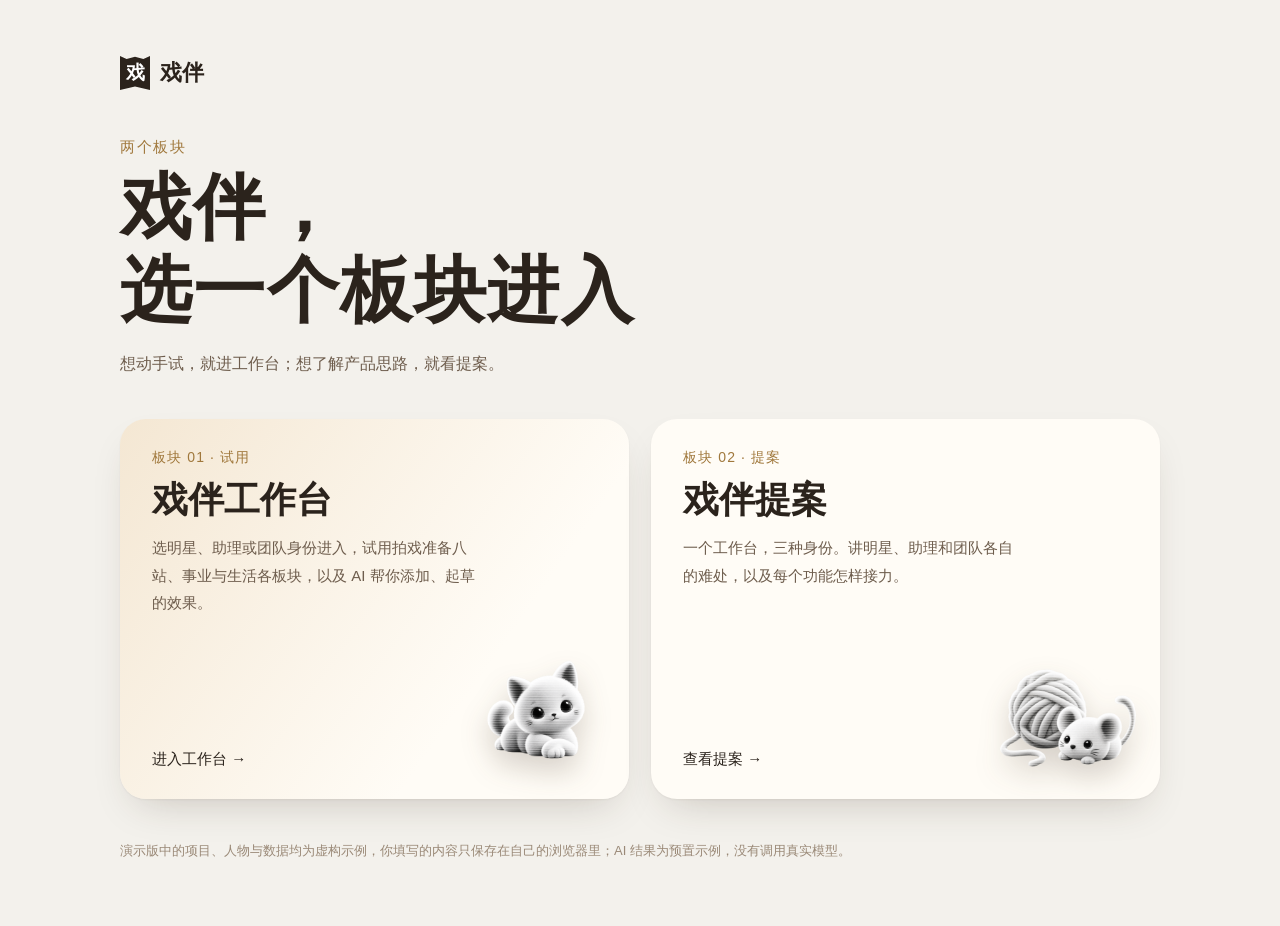
==== commit 80de05a0: "首页改为两个板块：戏伴工作台、戏伴提案；两边可返回首页 Co-Authored-By: Claude Opus 5.5 <noreply@anthropic.com>" ====
--- a/index.html
+++ b/index.html
@@ -1,54 +1,48 @@
 <!doctype html>
 <html lang="zh-CN">
 <head>
-  <meta charset="utf-8"><meta name="viewport" content="width=device-width,initial-scale=1">
-  <meta name="theme-color" content="#f0f1ec"><meta name="description" content="戏伴：明星、助理与团队的 AI 工作台。">
-  <title>戏伴 · 把戏演好，把日子过好</title>
-  <style>.enter-link{border:1.5px solid #111;padding:7px 14px!important;background:#111;color:#f5f5f5!important;box-shadow:3px 3px 0 #aaa}.enter-link:hover{background:#333}.hero-enter{display:inline-flex;align-items:center;gap:22px;margin-top:30px;padding:15px 24px;background:#111;color:#f5f5f5;font-size:15px;font-weight:600;box-shadow:4px 4px 0 #aaa;transition:transform .15s}.hero-enter:hover{transform:translate(-2px,-2px)}.hero-enter span{font-size:20px}.hero-enter-note{margin-top:12px;font-size:12px;color:#777}.footer-enter{display:inline-flex;gap:16px;margin-top:22px;padding:13px 22px;background:#26321f;color:#f7f6ef;font-weight:600;font-size:15px}@media(max-width:760px){.enter-link{padding:5px 9px!important}}</style>
-  <link rel="stylesheet" href="./xiban/style.css"><link rel="stylesheet" href="./xiban/journey.css?v=20">
-  <script defer src="./xiban/app.js?v=20"></script><script defer src="./xiban/guide-data.js?v=20"></script><script defer src="./xiban/journey.js?v=20"></script><script defer src="./xiban/pointer.js?v=20"></script>
+<meta charset="utf-8">
+<meta name="viewport" content="width=device-width,initial-scale=1,viewport-fit=cover">
+<title>戏伴</title>
+<meta name="description" content="戏伴：选择进入戏伴工作台或戏伴提案。">
+<link rel="stylesheet" href="tonggaoben/fonts/fonts.css">
+<style>
+:root{--paper:#f3f1ec;--card:#fffcf6;--ink:#2b231c;--muted:#6e5d4d;--gold:#a0783c;color-scheme:light}
+*{box-sizing:border-box}
+body{margin:0;background:var(--paper);color:var(--ink);font-family:"Noto Sans SC","PingFang SC",sans-serif;padding-block:56px 64px;padding-left:max(20px,env(safe-area-inset-left,0px));padding-right:max(20px,env(safe-area-inset-right,0px))}
+main{max-width:1040px;margin:0 auto}
+.brand{display:flex;align-items:center;gap:10px;font:700 22px "Noto Serif SC","Songti SC",serif}
+.brand span{display:grid;place-items:center;width:30px;height:34px;background:var(--ink);color:#fff;font-size:19px;clip-path:polygon(0 0,22% 9%,50% 2%,78% 9%,100% 0,100% 100%,50% 90%,0 100%)}
+.eyebrow{font:500 15px "Noto Sans SC",sans-serif;letter-spacing:.1em;color:var(--gold);margin:48px 0 10px}
+h1{font:800 clamp(40px,6vw,72px)/1.15 "Noto Serif SC","Songti SC",serif;margin:0;letter-spacing:.02em}
+.lead{font-size:16px;line-height:1.9;color:var(--muted);margin:16px 0 0;max-width:34em}
+.cards{display:grid;grid-template-columns:repeat(2,minmax(0,1fr));gap:22px;margin-top:40px}
+a.card{position:relative;display:flex;flex-direction:column;gap:10px;min-height:380px;padding:30px 32px;border-radius:26px;background:var(--card);color:inherit;text-decoration:none;box-shadow:0 1px 2px rgba(60,44,28,.05),0 18px 40px -18px rgba(60,44,28,.25);overflow:hidden;transition:transform .2s ease,box-shadow .2s ease}
+a.card:hover,a.card:focus-visible{transform:translateY(-3px);box-shadow:0 1px 2px rgba(60,44,28,.05),0 26px 48px -18px rgba(60,44,28,.35);outline:none}
+a.card:focus-visible{box-shadow:0 0 0 3px #c9a46a}
+.card i{font:500 14px "Noto Sans SC",sans-serif;letter-spacing:.08em;color:var(--gold)}
+.card h2{font:700 36px/1.3 "Noto Serif SC","Songti SC",serif;margin:0}
+.card p{margin:0;font-size:15px;line-height:1.85;color:var(--muted);max-width:22em}
+.card em{margin-top:auto;font-style:normal;font-weight:500;font-size:15px}
+.card img{position:absolute;right:18px;bottom:12px;width:150px;height:150px;object-fit:contain;filter:drop-shadow(0 14px 14px rgba(60,44,28,.2));transition:transform .3s ease}
+a.card:hover img{transform:rotate(-6deg) scale(1.05)}
+.card.warm{background:linear-gradient(125deg,#f4e7d3,#fffcf6 70%)}
+footer{margin-top:40px;font-size:13px;color:#9a8977;line-height:1.8}
+@media (max-width:760px){.cards{grid-template-columns:1fr}a.card{min-height:260px;padding-right:150px}.card img{width:120px;height:120px}.card h2{font-size:30px}}
+@media (prefers-reduced-motion:reduce){a.card,.card img{transition:none}}
+</style>
 </head>
-<body class="focus-edition">
-  <header class="site-header"><a class="brand" href="#home"><span class="brand-symbol" aria-hidden="true">✳</span> 戏伴</a><nav aria-label="主导航"><a href="#star">明星</a><a href="#assistant">助理</a><a href="#team">团队</a><a class="enter-link" href="./tonggaoben/">进入工作台</a></nav></header>
-  <main>
-    <section class="hero section-wrap" id="home" aria-labelledby="hero-title">
-      <div class="hero-copy">
-        <p class="eyebrow"><span></span> 演员与团队的 AI 工作台</p>
-        <h1 id="hero-title">戏伴<span class="title-dot">.</span></h1>
-        <p class="hero-heading">把戏演好，<br>把日子过好。</p>
-        <p class="hero-description">从接到剧本，到走完一部戏。<br>明星、助理和团队，<br class="mobile-break">在同一个工作台上接力。</p>
-        <a class="hero-enter" href="./tonggaoben/">进入戏伴工作台 <span aria-hidden="true">→</span></a>
-        <p class="hero-enter-note">选明星、助理或团队身份试用 · 示例数据，无需密码</p>
-      </div>
-      <div class="hero-art">
-        <div class="speech-bubble"><span>戏里认真准备，<br>戏外也照顾好自己。</span><span class="cursor" aria-hidden="true">▪</span></div>
-        <div class="cat-stage"><video id="hero-cat" src="./xiban/assets/nomi-cat.webm" autoplay loop muted playsinline preload="auto" aria-label="猫咪摆尾、跳跃、挥爪与转身的动画"></video></div>
-      </div>
-    </section>
-
-    <section class="cat-gallery" aria-label="猫咪主题画廊">
-      <div class="gallery-track gallery-top" aria-hidden="true">
-        <div class="gallery-tile wide paper"><img src="./xiban/assets/cat-lounge.png" alt="" loading="lazy"></div><div class="gallery-tile"><img src="./xiban/assets/cat-bowl.png" alt="" loading="lazy"></div><div class="gallery-tile wide gray"><img src="./xiban/assets/cat-guide.png" alt="" loading="lazy"></div><div class="gallery-tile paper"><img src="./xiban/assets/cat-toys.png" alt="" loading="lazy"></div>
-      </div>
-      <div class="gallery-track gallery-bottom" aria-hidden="true">
-        <div class="gallery-tile"><img src="./xiban/assets/cat-treats.png" alt="" loading="lazy"></div><div class="gallery-tile wide gray"><img src="./xiban/assets/cat-toys.png" alt="" loading="lazy"></div><div class="gallery-tile paper"><img src="./xiban/assets/cat-bowl.png" alt="" loading="lazy"></div><div class="gallery-tile wide"><img src="./xiban/assets/cat-lounge.png" alt="" loading="lazy"></div>
-      </div>
-    </section>
-    <section class="cat-about" id="how-to" aria-labelledby="about-title">
-      <img class="floating-prop prop-bowl" src="./xiban/assets/cat-bowl.png" alt="" data-drift="-28" data-turn="-9" loading="lazy">
-      <img class="floating-prop prop-toys" src="./xiban/assets/cat-toys.png" alt="" data-drift="34" data-turn="12" loading="lazy">
-      <img class="floating-prop prop-cat" src="./xiban/assets/cat-lounge.png" alt="" data-drift="42" data-turn="-6" loading="lazy">
-      <img class="floating-prop prop-treats" src="./xiban/assets/cat-treats.png" alt="" data-drift="-38" data-turn="8" loading="lazy">
-      <div class="about-copy">
-        <div class="about-intro"><h2 class="metal-title scroll-title" id="about-title">一个工作台，<br>三种身份。</h2><p class="word-reveal">明星专心演戏，<br>助理安排好每一天，<br>团队接得住事、看得远。</p></div>
-        <nav class="role-portal" aria-label="三种身份"><a class="role-entry" href="#star"><img class="role-entry-cat" src="./xiban/assets/cat-lounge.png" alt="" loading="lazy"><span><strong>明星</strong><span>剧本 · 预演 · 状态</span></span></a><a class="role-entry" href="#assistant"><img class="role-entry-cat" src="./xiban/assets/cat-guide.png" alt="" loading="lazy"><span><strong>助理</strong><span>日程 · 通告 · 出行</span></span></a><a class="role-entry" href="#team"><img class="role-entry-cat" src="./xiban/assets/cat-toys.png" alt="" loading="lazy"><span><strong>团队</strong><span>协作 · 粉丝 · 商务</span></span></a></nav>
-      </div>
-    </section>
-    <section class="project-chapter" id="features" aria-label="三种身份的功能讲解"><div class="chapter-inner">
-      <div id="walkthrough"></div>
-      <section class="closing-principles" aria-label="两项核心原则"><div><h3>AI给建议，人做决定。</h3><p>重要回复、合作和表演方案，最后由本人和团队确认。</p></div><div><h3>这一次的成果，下一次继续用。</h3><p>分析、方案与复盘收进资料夹，交接和复用都有依据。</p></div></section>
-      <noscript><p>请启用浏览器的 JavaScript，查看重点功能讲解。</p></noscript>
-    </div></section>
-  </main>
-  <footer class="journey-footer"><div class="chapter-inner"><div><p class="closing-brand">戏伴</p><p class="closing-line">一起，把下一部戏<br>准备得更从容。</p><p class="closing-support">希望获得团队试用、研发与行业合作支持。</p><a class="footer-enter" href="./tonggaoben/">进入戏伴工作台 →</a></div><img src="./xiban/assets/cat-lounge.png" alt="" loading="lazy"></div></footer>
-</body></html>
+<body>
+<main>
+  <div class="brand"><span>戏</span>戏伴</div>
+  <p class="eyebrow">两个板块</p>
+  <h1>戏伴，<br>选一个板块进入</h1>
+  <p class="lead">想动手试，就进工作台；想了解产品思路，就看提案。</p>
+  <div class="cards">
+    <a class="card warm" href="./tonggaoben/"><i>板块 01 · 试用</i><h2>戏伴工作台</h2><p>选明星、助理或团队身份进入，试用拍戏准备八站、事业与生活各板块，以及 AI 帮你添加、起草的效果。</p><em>进入工作台 →</em><img src="tonggaoben/cats/cat-lounge.png" alt=""></a>
+    <a class="card" href="./xiban/"><i>板块 02 · 提案</i><h2>戏伴提案</h2><p>一个工作台，三种身份。讲明星、助理和团队各自的难处，以及每个功能怎样接力。</p><em>查看提案 →</em><img src="tonggaoben/cats/cat-toys.png" alt=""></a>
+  </div>
+  <footer>演示版中的项目、人物与数据均为虚构示例，你填写的内容只保存在自己的浏览器里；AI 结果为预置示例，没有调用真实模型。</footer>
+</main>
+</body>
+</html>
--- a/tonggaoben/fonts/fonts.css
+++ b/tonggaoben/fonts/fonts.css
@@ -0,0 +1,3285 @@
+/* 思源宋体 / 思源黑体 / Instrument Serif，按 unicode-range 分片，按需加载（字体许可：SIL OFL） */
+/* latin-ext */
+@font-face {
+  font-family: 'Instrument Serif';
+  font-style: italic;
+  font-weight: 400;
+  font-display: swap;
+  src: url("instrumentserif_v5_jizHRFtNs2ka5fXjeivQ4LroWlx-6zAjgn7Motmp5r61.woff2") format('woff2');
+  unicode-range: U+0100-02BA, U+02BD-02C5, U+02C7-02CC, U+02CE-02D7, U+02DD-02FF, U+0304, U+0308, U+0329, U+1D00-1DBF, U+1E00-1E9F, U+1EF2-1EFF, U+2020, U+20A0-20AB, U+20AD-20C4, U+2113, U+2C60-2C7F, U+A720-A7FF;
+}
+/* latin */
+@font-face {
+  font-family: 'Instrument Serif';
+  font-style: italic;
+  font-weight: 400;
+  font-display: swap;
+  src: url("instrumentserif_v5_jizHRFtNs2ka5fXjeivQ4LroWlx-6zAjjH7Motmp5g.woff2") format('woff2');
+  unicode-range: U+0000-00FF, U+0131, U+0152-0153, U+02BB-02BC, U+02C6, U+02DA, U+02DC, U+0304, U+0308, U+0329, U+2000-206F, U+20AC, U+2122, U+2191, U+2193, U+2212, U+2215, U+FEFF, U+FFFD;
+}
+/* latin-ext */
+@font-face {
+  font-family: 'Instrument Serif';
+  font-style: normal;
+  font-weight: 400;
+  font-display: swap;
+  src: url("instrumentserif_v5_jizBRFtNs2ka5fXjeivQ4LroWlx-6zsTjnTLgNuZ5w.woff2") format('woff2');
+  unicode-range: U+0100-02BA, U+02BD-02C5, U+02C7-02CC, U+02CE-02D7, U+02DD-02FF, U+0304, U+0308, U+0329, U+1D00-1DBF, U+1E00-1E9F, U+1EF2-1EFF, U+2020, U+20A0-20AB, U+20AD-20C4, U+2113, U+2C60-2C7F, U+A720-A7FF;
+}
+/* latin */
+@font-face {
+  font-family: 'Instrument Serif';
+  font-style: normal;
+  font-weight: 400;
+  font-display: swap;
+  src: url("instrumentserif_v5_jizBRFtNs2ka5fXjeivQ4LroWlx-6zUTjnTLgNs.woff2") format('woff2');
+  unicode-range: U+0000-00FF, U+0131, U+0152-0153, U+02BB-02BC, U+02C6, U+02DA, U+02DC, U+0304, U+0308, U+0329, U+2000-206F, U+20AC, U+2122, U+2191, U+2193, U+2212, U+2215, U+FEFF, U+FFFD;
+}
+@font-face {
+  font-family: 'Noto Sans SC';
+  font-style: normal;
+  font-weight: 400;
+  font-display: swap;
+  src: url("notosanssc_v41_k3kXo84MPvpLmixcA63oeALhLIiP-Q-87KaAaH7rzeAODp22mF0qmF4CSjmPC6A0Rg5g1igg1w.4.woff2") format('woff2');
+  unicode-range: U+1f1e9-1f1f5, U+1f1f7-1f1ff, U+1f21a, U+1f232, U+1f234-1f237, U+1f250-1f251, U+1f300, U+1f302-1f308, U+1f30a-1f311, U+1f315, U+1f319-1f320, U+1f324, U+1f327, U+1f32a, U+1f32c-1f32d, U+1f330-1f357, U+1f359-1f37e;
+}
+@font-face {
+  font-family: 'Noto Sans SC';
+  font-style: normal;
+  font-weight: 400;
+  font-display: swap;
+  src: url("notosanssc_v41_k3kXo84MPvpLmixcA63oeALhLIiP-Q-87KaAaH7rzeAODp22mF0qmF4CSjmPC6A0Rg5g1igg1w.5.woff2") format('woff2');
+  unicode-range: U+fee3, U+fef3, U+ff03-ff04, U+ff07, U+ff0a, U+ff17-ff19, U+ff1c-ff1d, U+ff20-ff3a, U+ff3c, U+ff3e-ff5b, U+ff5d, U+ff61-ff65, U+ff67-ff6a, U+ff6c, U+ff6f-ff78, U+ff7a-ff7d, U+ff80-ff84, U+ff86, U+ff89-ff8e, U+ff92, U+ff97-ff9b, U+ff9d-ff9f, U+ffe0-ffe4, U+ffe6, U+ffe9, U+ffeb, U+ffed, U+fffc, U+1f004, U+1f170-1f171, U+1f192-1f195, U+1f198-1f19a, U+1f1e6-1f1e8;
+}
+@font-face {
+  font-family: 'Noto Sans SC';
+  font-style: normal;
+  font-weight: 400;
+  font-display: swap;
+  src: url("notosanssc_v41_k3kXo84MPvpLmixcA63oeALhLIiP-Q-87KaAaH7rzeAODp22mF0qmF4CSjmPC6A0Rg5g1igg1w.6.woff2") format('woff2');
+  unicode-range: U+f0a7, U+f0b2, U+f0b7, U+f0c9, U+f0d8, U+f0da, U+f0dc-f0dd, U+f0e0, U+f0e6, U+f0eb, U+f0fc, U+f101, U+f104-f105, U+f107, U+f10b, U+f11b, U+f14b, U+f18a, U+f193, U+f1d6-f1d7, U+f244, U+f27a, U+f296, U+f2ae, U+f471, U+f4b3, U+f610-f611, U+f880-f881, U+f8ec, U+f8f5, U+f8ff, U+f901, U+f90a, U+f92c-f92d, U+f934, U+f937, U+f941, U+f965, U+f967, U+f969, U+f96b, U+f96f, U+f974, U+f978-f979, U+f97e, U+f981, U+f98a, U+f98e, U+f997, U+f99c, U+f9b2, U+f9b5, U+f9ba, U+f9be, U+f9ca, U+f9d0-f9d1, U+f9dd, U+f9e0-f9e1, U+f9e4, U+f9f7, U+fa00-fa01, U+fa08, U+fa0a, U+fa11, U+fb01-fb02, U+fdfc, U+fe0e, U+fe30-fe31, U+fe33-fe44, U+fe49-fe52, U+fe54-fe57, U+fe59-fe66, U+fe68-fe6b, U+fe8e, U+fe92-fe93, U+feae, U+feb8, U+fecb-fecc, U+fee0;
+}
+@font-face {
+  font-family: 'Noto Sans SC';
+  font-style: normal;
+  font-weight: 400;
+  font-display: swap;
+  src: url("notosanssc_v41_k3kXo84MPvpLmixcA63oeALhLIiP-Q-87KaAaH7rzeAODp22mF0qmF4CSjmPC6A0Rg5g1igg1w.21.woff2") format('woff2');
+  unicode-range: U+9f83, U+9f85-9f8d, U+9f90-9f91, U+9f94-9f96, U+9f98, U+9f9b-9f9c, U+9f9e, U+9fa0, U+9fa2, U+9ff0-9fff, U+a001, U+a007, U+a025, U+a046-a047, U+a057, U+a072, U+a078-a079, U+a083, U+a085, U+a100, U+a118, U+a132, U+a134, U+a1f4, U+a242, U+a4a6, U+a4aa, U+a4b0-a4b1, U+a4b3, U+a9c1-a9c2, U+ac00-ac01, U+ac04, U+ac08, U+ac10-ac11, U+ac13-ac16, U+ac19, U+ac1c-ac1d, U+ac24, U+ac70-ac71, U+ac74, U+ac77-ac78, U+ac80-ac81, U+ac83, U+ac8c, U+ac90, U+ac9f-aca0, U+aca8-aca9, U+acac, U+acb0, U+acbd, U+acc1, U+acc4, U+ace0-ace1, U+ace4, U+ace8, U+acf3, U+acf5, U+acfc-acfd, U+ad00, U+ad0c, U+ad11, U+ad1c, U+ad34, U+ad50, U+ad64, U+ad6c, U+ad70, U+ad74, U+ad7f, U+ad81, U+ad8c, U+adc0, U+adc8, U+addc, U+ade0, U+adf8-adf9, U+adfc, U+ae00, U+ae08-ae09, U+ae0b, U+ae30, U+ae34, U+ae38, U+ae40, U+ae4a, U+ae4c, U+ae54, U+ae68, U+aebc, U+aed8, U+af2c-af2d;
+}
+@font-face {
+  font-family: 'Noto Sans SC';
+  font-style: normal;
+  font-weight: 400;
+  font-display: swap;
+  src: url("notosanssc_v41_k3kXo84MPvpLmixcA63oeALhLIiP-Q-87KaAaH7rzeAODp22mF0qmF4CSjmPC6A0Rg5g1igg1w.22.woff2") format('woff2');
+  unicode-range: U+9e30-9e33, U+9e35-9e3b, U+9e3e, U+9e40-9e44, U+9e46-9e4e, U+9e51, U+9e53, U+9e55-9e58, U+9e5a-9e5c, U+9e5e-9e63, U+9e66-9e6e, U+9e71, U+9e73, U+9e75, U+9e78-9e79, U+9e7c-9e7e, U+9e82, U+9e86-9e88, U+9e8b-9e8c, U+9e90-9e91, U+9e93, U+9e95, U+9e97, U+9e9d, U+9ea4-9ea5, U+9ea9-9eaa, U+9eb4-9eb5, U+9eb8-9eba, U+9ebc-9ebf, U+9ec3, U+9ec9, U+9ecd, U+9ed0, U+9ed2-9ed3, U+9ed5-9ed6, U+9ed9, U+9edc-9edd, U+9edf-9ee0, U+9ee2, U+9ee5, U+9ee7-9eea, U+9eef, U+9ef1, U+9ef3-9ef4, U+9ef6, U+9ef9, U+9efb-9efc, U+9efe, U+9f0b, U+9f0d, U+9f10, U+9f14, U+9f17, U+9f19, U+9f22, U+9f29, U+9f2c, U+9f2f, U+9f31, U+9f37, U+9f39, U+9f3d-9f3e, U+9f41, U+9f4a-9f4b, U+9f51-9f52, U+9f61-9f63, U+9f66-9f67, U+9f80-9f81;
+}
+@font-face {
+  font-family: 'Noto Sans SC';
+  font-style: normal;
+  font-weight: 400;
+  font-display: swap;
+  src: url("notosanssc_v41_k3kXo84MPvpLmixcA63oeALhLIiP-Q-87KaAaH7rzeAODp22mF0qmF4CSjmPC6A0Rg5g1igg1w.23.woff2") format('woff2');
+  unicode-range: U+9c82-9c83, U+9c85-9c8c, U+9c8e-9c92, U+9c94-9c9b, U+9c9e-9ca3, U+9ca5-9ca7, U+9ca9, U+9cab, U+9cad-9cae, U+9cb1-9cb7, U+9cb9-9cbd, U+9cbf-9cc0, U+9cc3, U+9cc5-9cc7, U+9cc9-9cd1, U+9cd3-9cda, U+9cdc-9cdd, U+9cdf, U+9ce1-9ce3, U+9ce5, U+9ce9, U+9cee-9cef, U+9cf3-9cf4, U+9cf6, U+9cfc-9cfd, U+9d02, U+9d08-9d09, U+9d12, U+9d1b, U+9d1e, U+9d26, U+9d28, U+9d37, U+9d3b, U+9d3f, U+9d51, U+9d59, U+9d5c-9d5d, U+9d5f-9d61, U+9d6c, U+9d70, U+9d72, U+9d7a, U+9d7e, U+9d84, U+9d89, U+9d8f, U+9d92, U+9daf, U+9db4, U+9db8, U+9dbc, U+9dc4, U+9dc7, U+9dc9, U+9dd7, U+9ddf, U+9df2, U+9df9-9dfa, U+9e0a, U+9e11, U+9e1a, U+9e1e, U+9e20, U+9e22, U+9e28-9e2c, U+9e2e-9e2f;
+}
+@font-face {
+  font-family: 'Noto Sans SC';
+  font-style: normal;
+  font-weight: 400;
+  font-display: swap;
+  src: url("notosanssc_v41_k3kXo84MPvpLmixcA63oeALhLIiP-Q-87KaAaH7rzeAODp22mF0qmF4CSjmPC6A0Rg5g1igg1w.24.woff2") format('woff2');
+  unicode-range: U+9a80, U+9a83, U+9a85, U+9a88-9a8a, U+9a8d-9a8e, U+9a90, U+9a92-9a93, U+9a95-9a96, U+9a98-9a99, U+9a9b-9aa2, U+9aa5, U+9aa7, U+9aaf-9ab1, U+9ab5-9ab6, U+9ab9-9aba, U+9ac0-9ac4, U+9ac8, U+9acb-9acc, U+9ace-9acf, U+9ad1-9ad2, U+9ad9, U+9adf, U+9ae1, U+9ae3, U+9aea-9aeb, U+9aed-9aef, U+9af4, U+9af9, U+9afb, U+9b03-9b04, U+9b06, U+9b08, U+9b0d, U+9b0f-9b10, U+9b13, U+9b18, U+9b1a, U+9b1f, U+9b22-9b23, U+9b25, U+9b27-9b28, U+9b2a, U+9b2f, U+9b31-9b32, U+9b3b, U+9b43, U+9b46-9b49, U+9b4d-9b4e, U+9b51, U+9b56, U+9b58, U+9b5a, U+9b5c, U+9b5f, U+9b61-9b62, U+9b6f, U+9b77, U+9b80, U+9b88, U+9b8b, U+9b8e, U+9b91, U+9b9f-9ba0, U+9ba8, U+9baa-9bab, U+9bad-9bae, U+9bb0-9bb1, U+9bb8, U+9bc9-9bca, U+9bd3, U+9bd6, U+9bdb, U+9be8, U+9bf0-9bf1, U+9c02, U+9c10, U+9c15, U+9c24, U+9c2d, U+9c32, U+9c39, U+9c3b, U+9c40, U+9c47-9c49, U+9c53, U+9c57, U+9c64, U+9c72, U+9c77-9c78, U+9c7b, U+9c7f-9c80;
+}
+@font-face {
+  font-family: 'Noto Sans SC';
+  font-style: normal;
+  font-weight: 400;
+  font-display: swap;
+  src: url("notosanssc_v41_k3kXo84MPvpLmixcA63oeALhLIiP-Q-87KaAaH7rzeAODp22mF0qmF4CSjmPC6A0Rg5g1igg1w.25.woff2") format('woff2');
+  unicode-range: U+98dd, U+98e1-98e2, U+98e7-98ea, U+98ec, U+98ee-98ef, U+98f2, U+98f4, U+98fc-98fe, U+9903, U+9905, U+9908, U+990a, U+990c-990d, U+9913-9914, U+9918, U+991a-991b, U+991e, U+9921, U+9928, U+992c, U+992e, U+9935, U+9938-9939, U+993d-993e, U+9945, U+994b-994c, U+9951-9952, U+9954-9955, U+9957, U+995e, U+9963, U+9966-9969, U+996b-996c, U+996f, U+9974-9975, U+9977-9979, U+997d-997e, U+9980-9981, U+9983-9984, U+9987, U+998a-998b, U+998d-9991, U+9993-9995, U+9997-9998, U+99a5, U+99ab, U+99ad-99ae, U+99b1, U+99b3-99b4, U+99bc, U+99bf, U+99c1, U+99c3-99c6, U+99cc, U+99d0, U+99d2, U+99d5, U+99db, U+99dd, U+99e1, U+99ed, U+99f1, U+99ff, U+9a01, U+9a03-9a04, U+9a0e-9a0f, U+9a11-9a13, U+9a19, U+9a1b, U+9a28, U+9a2b, U+9a30, U+9a32, U+9a37, U+9a40, U+9a45, U+9a4a, U+9a4d-9a4e, U+9a52, U+9a55, U+9a57, U+9a5a-9a5b, U+9a5f, U+9a62, U+9a65, U+9a69, U+9a6b, U+9a6e, U+9a75, U+9a77-9a7a, U+9a7d;
+}
+@font-face {
+  font-family: 'Noto Sans SC';
+  font-style: normal;
+  font-weight: 400;
+  font-display: swap;
+  src: url("notosanssc_v41_k3kXo84MPvpLmixcA63oeALhLIiP-Q-87KaAaH7rzeAODp22mF0qmF4CSjmPC6A0Rg5g1igg1w.26.woff2") format('woff2');
+  unicode-range: U+975b-975c, U+9763, U+9765-9766, U+976c-976d, U+9773, U+9776, U+977a, U+977c, U+9784-9785, U+978e-978f, U+9791-9792, U+9794-9795, U+9798, U+979a, U+979e, U+97a3, U+97a5-97a6, U+97a8, U+97ab-97ac, U+97ae-97af, U+97b2, U+97b4, U+97c6, U+97cb-97cc, U+97d3, U+97d8, U+97dc, U+97e1, U+97ea-97eb, U+97ee, U+97fb, U+97fe-97ff, U+9801-9803, U+9805-9806, U+9808, U+980c, U+9810-9814, U+9817-9818, U+981e, U+9820-9821, U+9824, U+9828, U+982b-982d, U+9830, U+9834, U+9838-9839, U+983c, U+9846, U+984d-984f, U+9851-9852, U+9854-9855, U+9857-9858, U+985a-985b, U+9862-9863, U+9865, U+9867, U+986b, U+986f-9871, U+9877-9878, U+987c, U+9880, U+9883, U+9885, U+9889, U+988b-988f, U+9893-9895, U+9899-989b, U+989e-989f, U+98a1-98a2, U+98a5-98a7, U+98a9, U+98af, U+98b1, U+98b6, U+98ba, U+98be, U+98c3-98c4, U+98c6-98c8, U+98cf-98d6, U+98da-98db;
+}
+@font-face {
+  font-family: 'Noto Sans SC';
+  font-style: normal;
+  font-weight: 400;
+  font-display: swap;
+  src: url("notosanssc_v41_k3kXo84MPvpLmixcA63oeALhLIiP-Q-87KaAaH7rzeAODp22mF0qmF4CSjmPC6A0Rg5g1igg1w.27.woff2") format('woff2');
+  unicode-range: U+95c4-95ca, U+95cc-95cd, U+95d4-95d6, U+95d8, U+95e1-95e2, U+95e9, U+95f0-95f1, U+95f3, U+95f6, U+95fc, U+95fe-95ff, U+9602-9604, U+9606-960d, U+960f, U+9611-9613, U+9615-9617, U+9619-961b, U+961d, U+9621, U+9628, U+962f, U+963c-963e, U+9641-9642, U+9649, U+9654, U+965b-965f, U+9661, U+9663, U+9665, U+9667-9668, U+966c, U+9670, U+9672-9674, U+9678, U+967a, U+967d, U+9682, U+9685, U+9688, U+968a, U+968d-968e, U+9695, U+9697-9698, U+969e, U+96a0, U+96a3-96a4, U+96a8, U+96aa, U+96b0-96b1, U+96b3-96b4, U+96b7-96b9, U+96bb-96bd, U+96c9, U+96cb, U+96ce, U+96d1-96d2, U+96d6, U+96d9, U+96db-96dc, U+96de, U+96e0, U+96e3, U+96e9, U+96eb, U+96f0-96f2, U+96f9, U+96ff, U+9701-9702, U+9705, U+9708, U+970a, U+970e-970f, U+9711, U+9719, U+9727, U+972a, U+972d, U+9730, U+973d, U+9742, U+9744, U+9748-9749, U+9750-9751, U+975a;
+}
+@font-face {
+  font-family: 'Noto Sans SC';
+  font-style: normal;
+  font-weight: 400;
+  font-display: swap;
+  src: url("notosanssc_v41_k3kXo84MPvpLmixcA63oeALhLIiP-Q-87KaAaH7rzeAODp22mF0qmF4CSjmPC6A0Rg5g1igg1w.28.woff2") format('woff2');
+  unicode-range: U+94f5, U+94f7, U+94f9, U+94fb-94fd, U+94ff, U+9503-9504, U+9506-9507, U+9509-950a, U+950d-950f, U+9511-9518, U+951a-9520, U+9522, U+9528-952d, U+9530-953a, U+953c-953f, U+9543-9546, U+9548-9550, U+9552-9555, U+9557-955b, U+955d-9568, U+956a-956d, U+9570-9574, U+9583, U+9586, U+9589, U+958e-958f, U+9591-9592, U+9594, U+9598-9599, U+959e-95a0, U+95a2-95a6, U+95a8-95b2, U+95b4, U+95b8-95c3;
+}
+@font-face {
+  font-family: 'Noto Sans SC';
+  font-style: normal;
+  font-weight: 400;
+  font-display: swap;
+  src: url("notosanssc_v41_k3kXo84MPvpLmixcA63oeALhLIiP-Q-87KaAaH7rzeAODp22mF0qmF4CSjmPC6A0Rg5g1igg1w.29.woff2") format('woff2');
+  unicode-range: U+941c-942b, U+942d-942e, U+9432-9433, U+9435, U+9438, U+943a, U+943e, U+9444, U+944a, U+9451-9452, U+945a, U+9462-9463, U+9465, U+9470-9487, U+948a-9492, U+9494-9498, U+949a, U+949c-949d, U+94a1, U+94a3-94a4, U+94a8, U+94aa-94ad, U+94af, U+94b2, U+94b4-94ba, U+94bc-94c0, U+94c4, U+94c6-94db, U+94de-94ec, U+94ee-94f1, U+94f3;
+}
+@font-face {
+  font-family: 'Noto Sans SC';
+  font-style: normal;
+  font-weight: 400;
+  font-display: swap;
+  src: url("notosanssc_v41_k3kXo84MPvpLmixcA63oeALhLIiP-Q-87KaAaH7rzeAODp22mF0qmF4CSjmPC6A0Rg5g1igg1w.30.woff2") format('woff2');
+  unicode-range: U+92ec-92ed, U+92f0, U+92f3, U+92f8, U+92fc, U+9304, U+9306, U+9310, U+9312, U+9315, U+9318, U+931a, U+931e, U+9320-9322, U+9324, U+9326-9329, U+932b-932c, U+932f, U+9331-9332, U+9335-9336, U+933e, U+9340-9341, U+934a-9360, U+9362-9363, U+9365-936b, U+936e, U+9375, U+937e, U+9382, U+938a, U+938c, U+938f, U+9393-9394, U+9396-9397, U+939a, U+93a2, U+93a7, U+93ac-93cd, U+93d0-93d1, U+93d6-93d8, U+93de-93df, U+93e1-93e2, U+93e4, U+93f8, U+93fb, U+93fd, U+940e-941a;
+}
+@font-face {
+  font-family: 'Noto Sans SC';
+  font-style: normal;
+  font-weight: 400;
+  font-display: swap;
+  src: url("notosanssc_v41_k3kXo84MPvpLmixcA63oeALhLIiP-Q-87KaAaH7rzeAODp22mF0qmF4CSjmPC6A0Rg5g1igg1w.31.woff2") format('woff2');
+  unicode-range: U+9163-9164, U+9169, U+9170, U+9172, U+9174, U+9179-917a, U+917d-917e, U+9182-9183, U+9185, U+918c-918d, U+9190-9191, U+919a, U+919c, U+91a1-91a4, U+91a8, U+91aa-91af, U+91b4-91b5, U+91b8, U+91ba, U+91be, U+91c0-91c1, U+91c6, U+91c8, U+91cb, U+91d0, U+91d2, U+91d7-91d8, U+91dd, U+91e3, U+91e6-91e7, U+91ed, U+91f0, U+91f5, U+91f9, U+9200, U+9205, U+9207-920a, U+920d-920e, U+9210, U+9214-9215, U+921c, U+921e, U+9221, U+9223-9227, U+9229-922a, U+922d, U+9234-9235, U+9237, U+9239-923a, U+923c-9240, U+9244-9246, U+9249, U+924e-924f, U+9251, U+9253, U+9257, U+925b, U+925e, U+9262, U+9264-9266, U+9268, U+926c, U+926f, U+9271, U+927b, U+927e, U+9280, U+9283, U+9285-928a, U+928e, U+9291, U+9293, U+9296, U+9298, U+929c-929d, U+92a8, U+92ab-92ae, U+92b3, U+92b6-92b7, U+92b9, U+92c1, U+92c5-92c6, U+92c8, U+92cc, U+92d0, U+92d2, U+92e4, U+92ea;
+}
+@font-face {
+  font-family: 'Noto Sans SC';
+  font-style: normal;
+  font-weight: 400;
+  font-display: swap;
+  src: url("notosanssc_v41_k3kXo84MPvpLmixcA63oeALhLIiP-Q-87KaAaH7rzeAODp22mF0qmF4CSjmPC6A0Rg5g1igg1w.32.woff2") format('woff2');
+  unicode-range: U+9004, U+900b, U+9011, U+9015-9016, U+901e, U+9021, U+9026, U+902d, U+902f, U+9031, U+9035-9036, U+9039-903a, U+9041, U+9044-9046, U+904a, U+904f-9052, U+9054-9055, U+9058-9059, U+905b-905e, U+9060-9062, U+9068-9069, U+906f, U+9072, U+9074, U+9076-907a, U+907c-907d, U+9081, U+9083, U+9085, U+9087-908b, U+908f, U+9095, U+9097, U+9099-909b, U+909d, U+90a0-90a1, U+90a8-90a9, U+90ac, U+90b0, U+90b2-90b4, U+90b6, U+90b8, U+90ba, U+90bd-90be, U+90c3-90c5, U+90c7-90c8, U+90cf-90d0, U+90d3, U+90d5, U+90d7, U+90da-90dc, U+90de, U+90e2, U+90e4, U+90e6-90e7, U+90ea-90eb, U+90ef, U+90f4-90f5, U+90f7, U+90fe-9100, U+9104, U+9109, U+910c, U+9112, U+9114-9115, U+9118, U+911c, U+911e, U+9120, U+9122-9123, U+9127, U+912d, U+912f-9132, U+9139-913a, U+9143, U+9146, U+9149-914a, U+914c, U+914e-9150, U+9154, U+9157, U+915a, U+915d-915e, U+9161-9162;
+}
+@font-face {
+  font-family: 'Noto Sans SC';
+  font-style: normal;
+  font-weight: 400;
+  font-display: swap;
+  src: url("notosanssc_v41_k3kXo84MPvpLmixcA63oeALhLIiP-Q-87KaAaH7rzeAODp22mF0qmF4CSjmPC6A0Rg5g1igg1w.33.woff2") format('woff2');
+  unicode-range: U+8e41-8e42, U+8e47, U+8e49-8e4b, U+8e50-8e53, U+8e59-8e5a, U+8e5f-8e60, U+8e64, U+8e69, U+8e6c, U+8e70, U+8e74, U+8e76, U+8e7a-8e7c, U+8e7f, U+8e84-8e85, U+8e87, U+8e89, U+8e8b, U+8e8d, U+8e8f-8e90, U+8e94, U+8e99, U+8e9c, U+8e9e, U+8eaa, U+8eac, U+8eb0, U+8eb6, U+8ec0, U+8ec6, U+8eca-8ece, U+8ed2, U+8eda, U+8edf, U+8ee2, U+8eeb, U+8ef8, U+8efb-8efe, U+8f03, U+8f09, U+8f0b, U+8f12-8f15, U+8f1b, U+8f1d, U+8f1f, U+8f29-8f2a, U+8f2f, U+8f36, U+8f38, U+8f3b, U+8f3e-8f3f, U+8f44-8f45, U+8f49, U+8f4d-8f4e, U+8f5f, U+8f6b, U+8f6d, U+8f71-8f73, U+8f75-8f76, U+8f78-8f7a, U+8f7c, U+8f7e, U+8f81-8f82, U+8f84, U+8f87, U+8f8a-8f8b, U+8f8d-8f8f, U+8f94-8f95, U+8f97-8f9a, U+8fa6, U+8fad-8faf, U+8fb2, U+8fb5-8fb7, U+8fba-8fbc, U+8fbf, U+8fc2, U+8fcb, U+8fcd, U+8fd3, U+8fd5, U+8fd7, U+8fda, U+8fe2-8fe5, U+8fe8-8fe9, U+8fee, U+8ff3-8ff4, U+8ff8, U+8ffa;
+}
+@font-face {
+  font-family: 'Noto Sans SC';
+  font-style: normal;
+  font-weight: 400;
+  font-display: swap;
+  src: url("notosanssc_v41_k3kXo84MPvpLmixcA63oeALhLIiP-Q-87KaAaH7rzeAODp22mF0qmF4CSjmPC6A0Rg5g1igg1w.34.woff2") format('woff2');
+  unicode-range: U+8cbd, U+8cbf-8cc4, U+8cc7-8cc8, U+8cca, U+8ccd, U+8cd1, U+8cd3, U+8cdb-8cdc, U+8cde, U+8ce0, U+8ce2-8ce4, U+8ce6-8ce8, U+8cea, U+8ced, U+8cf4, U+8cf8, U+8cfa, U+8cfc-8cfd, U+8d04-8d05, U+8d07-8d08, U+8d0a, U+8d0d, U+8d0f, U+8d13-8d14, U+8d16, U+8d1b, U+8d20, U+8d30, U+8d32-8d33, U+8d36, U+8d3b, U+8d3d, U+8d40, U+8d42-8d43, U+8d45-8d46, U+8d48-8d4a, U+8d4d, U+8d51, U+8d53, U+8d55, U+8d59, U+8d5c-8d5d, U+8d5f, U+8d61, U+8d66-8d67, U+8d6a, U+8d6d, U+8d71, U+8d73, U+8d84, U+8d90-8d91, U+8d94-8d95, U+8d99, U+8da8, U+8daf, U+8db1, U+8db5, U+8db8, U+8dba, U+8dbc, U+8dbf, U+8dc2, U+8dc4, U+8dc6, U+8dcb, U+8dce-8dcf, U+8dd6-8dd7, U+8dda-8ddb, U+8dde, U+8de1, U+8de3-8de4, U+8de9, U+8deb-8dec, U+8df0-8df1, U+8df6-8dfd, U+8e05, U+8e07, U+8e09-8e0a, U+8e0c, U+8e0e, U+8e10, U+8e14, U+8e1d-8e1f, U+8e23, U+8e26, U+8e2b-8e31, U+8e34-8e35, U+8e39-8e3a, U+8e3d, U+8e40;
+}
+@font-face {
+  font-family: 'Noto Sans SC';
+  font-style: normal;
+  font-weight: 400;
+  font-display: swap;
+  src: url("notosanssc_v41_k3kXo84MPvpLmixcA63oeALhLIiP-Q-87KaAaH7rzeAODp22mF0qmF4CSjmPC6A0Rg5g1igg1w.35.woff2") format('woff2');
+  unicode-range: U+8b80, U+8b83, U+8b8a, U+8b8c, U+8b90, U+8b93, U+8b99-8b9a, U+8ba0, U+8ba3, U+8ba5-8ba7, U+8baa-8bac, U+8bb4-8bb5, U+8bb7, U+8bb9, U+8bc2-8bc3, U+8bc5, U+8bcb-8bcc, U+8bce-8bd0, U+8bd2-8bd4, U+8bd6, U+8bd8-8bd9, U+8bdc, U+8bdf, U+8be3-8be4, U+8be7-8be9, U+8beb-8bec, U+8bee, U+8bf0, U+8bf2-8bf3, U+8bf6, U+8bf9, U+8bfc-8bfd, U+8bff-8c00, U+8c02, U+8c04, U+8c06-8c07, U+8c0c, U+8c0f, U+8c11-8c12, U+8c14-8c1b, U+8c1d-8c21, U+8c24-8c25, U+8c27, U+8c2a-8c2c, U+8c2e-8c30, U+8c32-8c36, U+8c3f, U+8c47-8c4c, U+8c4e-8c50, U+8c54-8c56, U+8c62, U+8c68, U+8c6c, U+8c73, U+8c78, U+8c7a, U+8c82, U+8c85, U+8c89-8c8a, U+8c8d-8c8e, U+8c90, U+8c93-8c94, U+8c98, U+8c9d-8c9e, U+8ca0-8ca2, U+8ca7-8cac, U+8caf-8cb0, U+8cb3-8cb4, U+8cb6-8cb9, U+8cbb-8cbc;
+}
+@font-face {
+  font-family: 'Noto Sans SC';
+  font-style: normal;
+  font-weight: 400;
+  font-display: swap;
+  src: url("notosanssc_v41_k3kXo84MPvpLmixcA63oeALhLIiP-Q-87KaAaH7rzeAODp22mF0qmF4CSjmPC6A0Rg5g1igg1w.36.woff2") format('woff2');
+  unicode-range: U+8a15-8a18, U+8a1a-8a1b, U+8a1d, U+8a1f, U+8a22-8a23, U+8a25, U+8a2b, U+8a2d, U+8a31, U+8a33-8a34, U+8a36-8a38, U+8a3a, U+8a3c, U+8a3e, U+8a40-8a41, U+8a46, U+8a48, U+8a50, U+8a52, U+8a54-8a55, U+8a58, U+8a5b, U+8a5d-8a63, U+8a66, U+8a69-8a6b, U+8a6d-8a6e, U+8a70, U+8a72-8a73, U+8a7a, U+8a85, U+8a87, U+8a8a, U+8a8c-8a8d, U+8a90-8a92, U+8a95, U+8a98, U+8aa0-8aa1, U+8aa3-8aa6, U+8aa8-8aa9, U+8aac-8aae, U+8ab0, U+8ab2, U+8ab8-8ab9, U+8abc, U+8abe-8abf, U+8ac7, U+8acf, U+8ad2, U+8ad6-8ad7, U+8adb-8adc, U+8adf, U+8ae1, U+8ae6-8ae8, U+8aeb, U+8aed-8aee, U+8af1, U+8af3-8af4, U+8af7-8af8, U+8afa, U+8afe, U+8b00-8b02, U+8b07, U+8b0a, U+8b0c, U+8b0e, U+8b10, U+8b17, U+8b19, U+8b1b, U+8b1d, U+8b20-8b21, U+8b26, U+8b28, U+8b2c, U+8b33, U+8b39, U+8b3e-8b3f, U+8b41, U+8b45, U+8b49, U+8b4c, U+8b4f, U+8b57-8b58, U+8b5a, U+8b5c, U+8b5e, U+8b60, U+8b6c, U+8b6f-8b70, U+8b72, U+8b74, U+8b77, U+8b7d;
+}
+@font-face {
+  font-family: 'Noto Sans SC';
+  font-style: normal;
+  font-weight: 400;
+  font-display: swap;
+  src: url("notosanssc_v41_k3kXo84MPvpLmixcA63oeALhLIiP-Q-87KaAaH7rzeAODp22mF0qmF4CSjmPC6A0Rg5g1igg1w.37.woff2") format('woff2');
+  unicode-range: U+8882, U+8884-8886, U+8888, U+888f, U+8892-8893, U+889b, U+88a2, U+88a4, U+88a6, U+88a8, U+88aa, U+88ae, U+88b1, U+88b4, U+88b7, U+88bc, U+88c0, U+88c6-88c9, U+88ce-88cf, U+88d1-88d3, U+88d8, U+88db-88dd, U+88df, U+88e1-88e3, U+88e5, U+88e8, U+88ec, U+88f0-88f1, U+88f3-88f4, U+88fc-88fe, U+8900, U+8902, U+8906-8907, U+8909-890c, U+8912-8915, U+8918-891b, U+8921, U+8925, U+892b, U+8930, U+8932, U+8934, U+8936, U+893b, U+893d, U+8941, U+894c, U+8955-8956, U+8959, U+895c, U+895e-8960, U+8966, U+896a, U+896c, U+896f-8970, U+8972, U+897b, U+897e, U+8980, U+8983, U+8985, U+8987-8988, U+898c, U+898f, U+8993, U+8997, U+899a, U+89a1, U+89a7, U+89a9-89aa, U+89b2-89b3, U+89b7, U+89c0, U+89c7, U+89ca-89cc, U+89ce-89d1, U+89d6, U+89da, U+89dc, U+89de, U+89e5, U+89e7, U+89eb, U+89ef, U+89f1, U+89f3-89f4, U+89f8, U+89ff, U+8a01-8a03, U+8a07-8a0a, U+8a0e-8a0f, U+8a13;
+}
+@font-face {
+  font-family: 'Noto Sans SC';
+  font-style: normal;
+  font-weight: 400;
+  font-display: swap;
+  src: url("notosanssc_v41_k3kXo84MPvpLmixcA63oeALhLIiP-Q-87KaAaH7rzeAODp22mF0qmF4CSjmPC6A0Rg5g1igg1w.38.woff2") format('woff2');
+  unicode-range: U+86f4, U+86f8-86f9, U+86fb, U+86fe, U+8703, U+8706-870a, U+870d, U+8711-8713, U+871a, U+871e, U+8722-8723, U+8725, U+8729, U+872e, U+8731, U+8734, U+8737, U+873a-873b, U+873e-8740, U+8742, U+8747-8748, U+8753, U+8755, U+8757-8758, U+875d, U+875f, U+8762-8766, U+8768, U+876e, U+8770, U+8772, U+8775, U+8778, U+877b-877e, U+8782, U+8785, U+8788, U+878b, U+8793, U+8797, U+879a, U+879e-87a0, U+87a2-87a3, U+87a8, U+87ab-87ad, U+87af, U+87b3, U+87b5, U+87bd, U+87c0, U+87c4, U+87c6, U+87ca-87cb, U+87d1-87d2, U+87db-87dc, U+87de, U+87e0, U+87e5, U+87ea, U+87ec, U+87ee, U+87f2-87f3, U+87fb, U+87fd-87fe, U+8802-8803, U+8805, U+880a-880b, U+880d, U+8813-8816, U+8819, U+881b, U+881f, U+8821, U+8823, U+8831-8832, U+8835-8836, U+8839, U+883b-883c, U+8844, U+8846, U+884a, U+884e, U+8852-8853, U+8855, U+8859, U+885b, U+885d-885e, U+8862, U+8864, U+8869-886a, U+886e-886f, U+8872, U+8879, U+887d-887f;
+}
+@font-face {
+  font-family: 'Noto Sans SC';
+  font-style: normal;
+  font-weight: 400;
+  font-display: swap;
+  src: url("notosanssc_v41_k3kXo84MPvpLmixcA63oeALhLIiP-Q-87KaAaH7rzeAODp22mF0qmF4CSjmPC6A0Rg5g1igg1w.39.woff2") format('woff2');
+  unicode-range: U+8548, U+854e, U+8553, U+8556-8557, U+8559, U+855e, U+8561, U+8564-8565, U+8568-856a, U+856d, U+856f-8570, U+8572, U+8576, U+8579-857b, U+8580, U+8585-8586, U+8588, U+858a, U+858f, U+8591, U+8594, U+8599, U+859c, U+85a2, U+85a4, U+85a6, U+85a8-85a9, U+85ab-85ac, U+85ae, U+85b7-85b9, U+85be, U+85c1, U+85c7, U+85cd, U+85d0, U+85d3, U+85d5, U+85dc-85dd, U+85df-85e0, U+85e5-85e6, U+85e8-85ea, U+85f4, U+85f9, U+85fe-85ff, U+8602, U+8605-8607, U+860a-860b, U+8616, U+8618, U+861a, U+8627, U+8629, U+862d, U+8638, U+863c, U+863f, U+864d, U+864f, U+8652-8655, U+865b-865c, U+865f, U+8662, U+8667, U+866c, U+866e, U+8671, U+8675, U+867a-867c, U+867f, U+868b, U+868d, U+8693, U+869c-869d, U+86a1, U+86a3-86a4, U+86a7-86a9, U+86ac, U+86af-86b1, U+86b4-86b6, U+86ba, U+86c0, U+86c4, U+86c6, U+86c9-86ca, U+86cd-86d1, U+86d4, U+86d8, U+86de-86df, U+86e4, U+86e6, U+86e9, U+86ed, U+86ef-86f3;
+}
+@font-face {
+  font-family: 'Noto Sans SC';
+  font-style: normal;
+  font-weight: 400;
+  font-display: swap;
+  src: url("notosanssc_v41_k3kXo84MPvpLmixcA63oeALhLIiP-Q-87KaAaH7rzeAODp22mF0qmF4CSjmPC6A0Rg5g1igg1w.40.woff2") format('woff2');
+  unicode-range: U+83c5, U+83c8-83c9, U+83cb, U+83d1, U+83d3-83d6, U+83d8, U+83db, U+83dd, U+83df, U+83e1, U+83e5, U+83ea-83eb, U+83f0, U+83f4, U+83f8-83f9, U+83fb, U+83fd, U+83ff, U+8401, U+8406, U+840a-840b, U+840f, U+8411, U+8418, U+841c, U+8420, U+8422-8424, U+8426, U+8429, U+842c, U+8438-8439, U+843b-843c, U+843f, U+8446-8447, U+8449, U+844e, U+8451-8452, U+8456, U+8459-845a, U+845c, U+8462, U+8466, U+846d, U+846f-8470, U+8473, U+8476-8478, U+847a, U+847d, U+8484-8485, U+8487, U+8489, U+848c, U+848e, U+8490, U+8493-8494, U+8497, U+849b, U+849e-849f, U+84a1, U+84a5, U+84a8, U+84af, U+84b4, U+84b9-84bf, U+84c1-84c2, U+84c5-84c7, U+84ca-84cb, U+84cd, U+84d0-84d1, U+84d3, U+84d6, U+84df-84e0, U+84e2-84e3, U+84e5-84e7, U+84ee, U+84f3, U+84f6, U+84fa, U+84fc, U+84ff-8500, U+850c, U+8511, U+8514-8515, U+8517-8518, U+851f, U+8523, U+8525-8526, U+8529, U+852b, U+852d, U+8532, U+8534-8535, U+8538-853a, U+853c, U+8543, U+8545;
+}
+@font-face {
+  font-family: 'Noto Sans SC';
+  font-style: normal;
+  font-weight: 400;
+  font-display: swap;
+  src: url("notosanssc_v41_k3kXo84MPvpLmixcA63oeALhLIiP-Q-87KaAaH7rzeAODp22mF0qmF4CSjmPC6A0Rg5g1igg1w.41.woff2") format('woff2');
+  unicode-range: U+82bc, U+82be, U+82c0-82c2, U+82c4-82c8, U+82ca-82cc, U+82ce, U+82d0, U+82d2-82d3, U+82d5-82d6, U+82d8-82d9, U+82dc-82de, U+82e0-82e4, U+82e7, U+82e9-82eb, U+82ed-82ee, U+82f3-82f4, U+82f7-82f8, U+82fa-8301, U+8306-8308, U+830c-830d, U+830f, U+8311, U+8313-8315, U+8318, U+831a-831b, U+831d, U+8324, U+8327, U+832a, U+832c-832d, U+832f, U+8331-8334, U+833a-833c, U+8340, U+8343-8345, U+8347-8348, U+834a, U+834c, U+834f, U+8351, U+8356, U+8358-835c, U+835e, U+8360, U+8364-8366, U+8368-836a, U+836c-836e, U+8373, U+8378, U+837b-837d, U+837f-8380, U+8382, U+8388, U+838a-838b, U+8392, U+8394, U+8396, U+8398-8399, U+839b-839c, U+83a0, U+83a2-83a3, U+83a8-83aa, U+83ae-83b0, U+83b3-83b4, U+83b6, U+83b8, U+83ba, U+83bc-83bd, U+83bf-83c0, U+83c2;
+}
+@font-face {
+  font-family: 'Noto Sans SC';
+  font-style: normal;
+  font-weight: 400;
+  font-display: swap;
+  src: url("notosanssc_v41_k3kXo84MPvpLmixcA63oeALhLIiP-Q-87KaAaH7rzeAODp22mF0qmF4CSjmPC6A0Rg5g1igg1w.42.woff2") format('woff2');
+  unicode-range: U+8166-8169, U+816b, U+816d, U+8171, U+8173-8174, U+8178, U+817c-817d, U+8182, U+8188, U+8191, U+8198-819b, U+81a0, U+81a3, U+81a5-81a6, U+81a9, U+81b6, U+81ba-81bb, U+81bd, U+81bf, U+81c1, U+81c3, U+81c6, U+81c9-81ca, U+81cc-81cd, U+81d1, U+81d3-81d4, U+81d8, U+81db-81dc, U+81de-81df, U+81e5, U+81e7-81e9, U+81eb-81ec, U+81ee-81ef, U+81f5, U+81f8, U+81fa, U+81fc, U+81fe, U+8200-8202, U+8204, U+8208-820a, U+820e-8210, U+8216-8218, U+821b-821c, U+8221-8224, U+8226-8228, U+822b, U+822d, U+822f, U+8232-8234, U+8237-8238, U+823a-823b, U+823e, U+8244, U+8249, U+824b, U+824f, U+8259-825a, U+825f, U+8266, U+8268, U+826e, U+8271, U+8276-8279, U+827d, U+827f, U+8283-8284, U+8288-828a, U+828d-8291, U+8293-8294, U+8296-8298, U+829f-82a1, U+82a3-82a4, U+82a7-82ab, U+82ae, U+82b0, U+82b2, U+82b4-82b6;
+}
+@font-face {
+  font-family: 'Noto Sans SC';
+  font-style: normal;
+  font-weight: 400;
+  font-display: swap;
+  src: url("notosanssc_v41_k3kXo84MPvpLmixcA63oeALhLIiP-Q-87KaAaH7rzeAODp22mF0qmF4CSjmPC6A0Rg5g1igg1w.43.woff2") format('woff2');
+  unicode-range: U+8016, U+8018-8019, U+801c, U+801e, U+8026-802a, U+8031, U+8034-8035, U+8037, U+8043, U+804b, U+804d, U+8052, U+8056, U+8059, U+805e, U+8061, U+8068-8069, U+806e-8074, U+8076-8078, U+807c-8080, U+8082, U+8084-8085, U+8088, U+808f, U+8093, U+809c, U+809f, U+80ab, U+80ad-80ae, U+80b1, U+80b6-80b8, U+80bc-80bd, U+80c2, U+80c4, U+80ca, U+80cd, U+80d1, U+80d4, U+80d7, U+80d9-80db, U+80dd, U+80e0, U+80e4-80e5, U+80e7-80ed, U+80ef-80f1, U+80f3-80f4, U+80fc, U+8101, U+8104-8105, U+8107-8108, U+810c-810e, U+8112-8115, U+8117-8119, U+811b-811f, U+8121-8130, U+8132-8134, U+8137, U+8139, U+813f-8140, U+8142, U+8146, U+8148, U+814d-814e, U+8151, U+8153, U+8158-815a, U+815e, U+8160;
+}
+@font-face {
+  font-family: 'Noto Sans SC';
+  font-style: normal;
+  font-weight: 400;
+  font-display: swap;
+  src: url("notosanssc_v41_k3kXo84MPvpLmixcA63oeALhLIiP-Q-87KaAaH7rzeAODp22mF0qmF4CSjmPC6A0Rg5g1igg1w.44.woff2") format('woff2');
+  unicode-range: U+7ef0-7ef2, U+7ef6, U+7efa-7efb, U+7efe, U+7f01-7f04, U+7f08, U+7f0a-7f12, U+7f17, U+7f19, U+7f1b-7f1c, U+7f1f, U+7f21-7f23, U+7f25-7f28, U+7f2a-7f33, U+7f35-7f37, U+7f3d, U+7f42, U+7f44-7f45, U+7f4c-7f4d, U+7f52, U+7f54, U+7f58-7f59, U+7f5d, U+7f5f-7f61, U+7f63, U+7f65, U+7f68, U+7f70-7f71, U+7f73-7f75, U+7f77, U+7f79, U+7f7d-7f7e, U+7f85-7f86, U+7f88-7f89, U+7f8b-7f8c, U+7f90-7f91, U+7f94-7f96, U+7f98-7f9b, U+7f9d, U+7f9f, U+7fa3, U+7fa7-7fa9, U+7fac-7fb2, U+7fb4, U+7fb6, U+7fb8, U+7fbc, U+7fbf-7fc0, U+7fc3, U+7fca, U+7fcc, U+7fce, U+7fd2, U+7fd5, U+7fd9-7fdb, U+7fdf, U+7fe3, U+7fe5-7fe7, U+7fe9, U+7feb-7fec, U+7fee-7fef, U+7ff1, U+7ff3-7ff4, U+7ff9-7ffa, U+7ffe, U+8004, U+8006, U+800b, U+800e, U+8011-8012, U+8014;
+}
+@font-face {
+  font-family: 'Noto Sans SC';
+  font-style: normal;
+  font-weight: 400;
+  font-display: swap;
+  src: url("notosanssc_v41_k3kXo84MPvpLmixcA63oeALhLIiP-Q-87KaAaH7rzeAODp22mF0qmF4CSjmPC6A0Rg5g1igg1w.45.woff2") format('woff2');
+  unicode-range: U+7dd2, U+7dd4, U+7dd6-7dd8, U+7dda-7de0, U+7de2-7de6, U+7de8-7ded, U+7def, U+7df1-7df5, U+7df7, U+7df9, U+7dfb-7dfc, U+7dfe-7e02, U+7e04, U+7e08-7e0b, U+7e12, U+7e1b, U+7e1e, U+7e20, U+7e22-7e23, U+7e26, U+7e29, U+7e2b, U+7e2e-7e2f, U+7e31, U+7e37, U+7e39-7e3e, U+7e40, U+7e43-7e44, U+7e46-7e47, U+7e4a-7e4b, U+7e4d-7e4e, U+7e51, U+7e54-7e56, U+7e58-7e5b, U+7e5d-7e5e, U+7e61, U+7e66-7e67, U+7e69-7e6b, U+7e6d, U+7e70, U+7e73, U+7e77, U+7e79, U+7e7b-7e7d, U+7e81-7e82, U+7e8c-7e8d, U+7e8f, U+7e92-7e94, U+7e96, U+7e98, U+7e9a-7e9c, U+7e9e-7e9f, U+7ea1, U+7ea3, U+7ea5, U+7ea8-7ea9, U+7eab, U+7ead-7eae, U+7eb0, U+7ebb, U+7ebe, U+7ec0-7ec2, U+7ec9, U+7ecb-7ecc, U+7ed0, U+7ed4, U+7ed7, U+7edb, U+7ee0-7ee2, U+7ee5-7ee6, U+7ee8, U+7eeb;
+}
+@font-face {
+  font-family: 'Noto Sans SC';
+  font-style: normal;
+  font-weight: 400;
+  font-display: swap;
+  src: url("notosanssc_v41_k3kXo84MPvpLmixcA63oeALhLIiP-Q-87KaAaH7rzeAODp22mF0qmF4CSjmPC6A0Rg5g1igg1w.46.woff2") format('woff2');
+  unicode-range: U+7ce8, U+7cec, U+7cf0, U+7cf5-7cf9, U+7cfc, U+7cfe, U+7d00, U+7d04-7d0b, U+7d0d, U+7d10-7d14, U+7d17-7d19, U+7d1b-7d1f, U+7d21, U+7d24-7d26, U+7d28-7d2a, U+7d2c-7d2e, U+7d30-7d31, U+7d33, U+7d35-7d36, U+7d38-7d3a, U+7d40, U+7d42-7d44, U+7d46, U+7d4b-7d4c, U+7d4f, U+7d51, U+7d54-7d56, U+7d58, U+7d5b-7d5c, U+7d5e, U+7d61-7d63, U+7d66, U+7d68, U+7d6a-7d6c, U+7d6f, U+7d71-7d73, U+7d75-7d77, U+7d79-7d7a, U+7d7e, U+7d81, U+7d84-7d8b, U+7d8d, U+7d8f, U+7d91, U+7d94, U+7d96, U+7d98-7d9a, U+7d9c-7da0, U+7da2, U+7da6, U+7daa-7db1, U+7db4-7db8, U+7dba-7dbf, U+7dc1, U+7dc4, U+7dc7-7dc8, U+7dca-7dcd, U+7dcf, U+7dd1;
+}
+@font-face {
+  font-family: 'Noto Sans SC';
+  font-style: normal;
+  font-weight: 400;
+  font-display: swap;
+  src: url("notosanssc_v41_k3kXo84MPvpLmixcA63oeALhLIiP-Q-87KaAaH7rzeAODp22mF0qmF4CSjmPC6A0Rg5g1igg1w.47.woff2") format('woff2');
+  unicode-range: U+7bd3-7bd4, U+7bd9-7bda, U+7bdd, U+7be0-7be1, U+7be4-7be6, U+7be9-7bea, U+7bef, U+7bf4, U+7bf6, U+7bfc, U+7bfe, U+7c01, U+7c03, U+7c07-7c08, U+7c0a-7c0d, U+7c0f, U+7c11, U+7c15-7c16, U+7c19, U+7c1e-7c21, U+7c23-7c24, U+7c26, U+7c28-7c33, U+7c35, U+7c37-7c3b, U+7c3d-7c3e, U+7c40-7c41, U+7c43, U+7c47-7c48, U+7c4c, U+7c50, U+7c53-7c54, U+7c59, U+7c5f-7c60, U+7c63-7c65, U+7c6c, U+7c6e, U+7c72, U+7c74, U+7c79-7c7a, U+7c7c, U+7c81-7c82, U+7c84-7c85, U+7c88, U+7c8a-7c91, U+7c93-7c96, U+7c99, U+7c9b-7c9e, U+7ca0-7ca2, U+7ca6-7ca9, U+7cac, U+7caf-7cb3, U+7cb5-7cb7, U+7cba-7cbd, U+7cbf-7cc2, U+7cc5, U+7cc7-7cc9, U+7ccc-7ccd, U+7cd7, U+7cdc, U+7cde, U+7ce0, U+7ce4-7ce5, U+7ce7;
+}
+@font-face {
+  font-family: 'Noto Sans SC';
+  font-style: normal;
+  font-weight: 400;
+  font-display: swap;
+  src: url("notosanssc_v41_k3kXo84MPvpLmixcA63oeALhLIiP-Q-87KaAaH7rzeAODp22mF0qmF4CSjmPC6A0Rg5g1igg1w.48.woff2") format('woff2');
+  unicode-range: U+7ae6, U+7af4-7af7, U+7afa-7afb, U+7afd-7b0a, U+7b0c, U+7b0e-7b0f, U+7b13, U+7b15-7b16, U+7b18-7b19, U+7b1e-7b20, U+7b22-7b25, U+7b29-7b2b, U+7b2d-7b2e, U+7b30-7b3b, U+7b3e-7b3f, U+7b41-7b42, U+7b44-7b47, U+7b4a, U+7b4c-7b50, U+7b58, U+7b5a, U+7b5c, U+7b60, U+7b66-7b67, U+7b69, U+7b6c-7b6f, U+7b72-7b76, U+7b7b-7b7d, U+7b7f, U+7b82, U+7b85, U+7b87, U+7b8b-7b96, U+7b98-7b99, U+7b9b-7b9f, U+7ba2-7ba4, U+7ba6-7bac, U+7bae-7bb0, U+7bb4, U+7bb7-7bb9, U+7bbb, U+7bc0-7bc1, U+7bc3-7bc4, U+7bc6, U+7bc8-7bcc, U+7bd1;
+}
+@font-face {
+  font-family: 'Noto Sans SC';
+  font-style: normal;
+  font-weight: 400;
+  font-display: swap;
+  src: url("notosanssc_v41_k3kXo84MPvpLmixcA63oeALhLIiP-Q-87KaAaH7rzeAODp22mF0qmF4CSjmPC6A0Rg5g1igg1w.49.woff2") format('woff2');
+  unicode-range: U+798b-798e, U+7992, U+7994-7995, U+7997-7998, U+799a-799c, U+799f, U+79a3-79a6, U+79a8-79ac, U+79ae-79b1, U+79b3-79b5, U+79b8, U+79ba, U+79bf, U+79c2, U+79c6, U+79c8, U+79cf, U+79d5-79d6, U+79dd-79de, U+79e3, U+79e7-79e8, U+79eb, U+79ed, U+79f4, U+79f7-79f8, U+79fa, U+79fe, U+7a02-7a03, U+7a05, U+7a0a, U+7a14, U+7a17, U+7a19, U+7a1c, U+7a1e-7a1f, U+7a23, U+7a25-7a26, U+7a2c, U+7a2e, U+7a30-7a32, U+7a36-7a37, U+7a39, U+7a3c, U+7a40, U+7a42, U+7a47, U+7a49, U+7a4c-7a4f, U+7a51, U+7a55, U+7a5b, U+7a5d-7a5e, U+7a62-7a63, U+7a66, U+7a68-7a69, U+7a6b, U+7a70, U+7a78, U+7a80, U+7a85-7a88, U+7a8a, U+7a90, U+7a93-7a96, U+7a98, U+7a9b-7a9c, U+7a9e, U+7aa0-7aa1, U+7aa3, U+7aa8-7aaa, U+7aac-7ab0, U+7ab3, U+7ab8, U+7aba, U+7abd-7abf, U+7ac4-7ac5, U+7ac7-7ac8, U+7aca, U+7ad1-7ad2, U+7ada-7add, U+7ae1, U+7ae4;
+}
+@font-face {
+  font-family: 'Noto Sans SC';
+  font-style: normal;
+  font-weight: 400;
+  font-display: swap;
+  src: url("notosanssc_v41_k3kXo84MPvpLmixcA63oeALhLIiP-Q-87KaAaH7rzeAODp22mF0qmF4CSjmPC6A0Rg5g1igg1w.50.woff2") format('woff2');
+  unicode-range: U+784c, U+784e-7854, U+7856-7857, U+7859-785a, U+7865, U+7869-786a, U+786d, U+786f, U+7876-7877, U+787c, U+787e-787f, U+7881, U+7887-7889, U+7893-7894, U+7898-789e, U+78a1, U+78a3, U+78a5, U+78a9, U+78ad, U+78b2, U+78b4, U+78b6, U+78b9-78ba, U+78bc, U+78bf, U+78c3, U+78c9, U+78cb, U+78d0-78d2, U+78d4, U+78d9-78da, U+78dc, U+78de, U+78e1, U+78e5-78e6, U+78ea, U+78ec, U+78ef, U+78f1-78f2, U+78f4, U+78fa-78fb, U+78fe, U+7901-7902, U+7905, U+7907, U+7909, U+790b-790c, U+790e, U+7910, U+7913, U+7919-791b, U+791e-791f, U+7921, U+7924, U+7926, U+792a-792b, U+7934, U+7936, U+7939, U+793b, U+793d, U+7940, U+7942-7943, U+7945-7947, U+7949-794a, U+794c, U+794e-7951, U+7953-7955, U+7957-795a, U+795c, U+795f-7960, U+7962, U+7964, U+7966-7967, U+7969, U+796b, U+796f, U+7972, U+7974, U+7979, U+797b-797c, U+797e-7980, U+7982, U+7986-7987, U+7989-798a;
+}
+@font-face {
+  font-family: 'Noto Sans SC';
+  font-style: normal;
+  font-weight: 400;
+  font-display: swap;
+  src: url("notosanssc_v41_k3kXo84MPvpLmixcA63oeALhLIiP-Q-87KaAaH7rzeAODp22mF0qmF4CSjmPC6A0Rg5g1igg1w.51.woff2") format('woff2');
+  unicode-range: U+7722, U+7726, U+7728, U+772b-7730, U+7732-7736, U+7739-773a, U+773d-773f, U+7743, U+7746-7747, U+774c-774f, U+7751-7752, U+7758-775a, U+775c-775e, U+7762, U+7765-7766, U+7768-776a, U+776c-776d, U+7771-7772, U+777a, U+777c-777e, U+7780, U+7785, U+7787, U+778b-778d, U+778f-7791, U+7793, U+779e-77a0, U+77a2, U+77a5, U+77ad, U+77af, U+77b4-77b7, U+77bd-77c0, U+77c2, U+77c5, U+77c7, U+77cd, U+77d6-77d7, U+77d9-77da, U+77dd-77de, U+77e7, U+77ea, U+77ec, U+77ef, U+77f8, U+77fb, U+77fd-77fe, U+7800, U+7803, U+7806, U+7809, U+780f-7812, U+7815, U+7817-7818, U+781a-781f, U+7821-7823, U+7825-7827, U+7829, U+782b-7830, U+7832-7833, U+7835, U+7837, U+7839-783c, U+783e, U+7841-7844, U+7847-7849, U+784b;
+}
+@font-face {
+  font-family: 'Noto Sans SC';
+  font-style: normal;
+  font-weight: 400;
+  font-display: swap;
+  src: url("notosanssc_v41_k3kXo84MPvpLmixcA63oeALhLIiP-Q-87KaAaH7rzeAODp22mF0qmF4CSjmPC6A0Rg5g1igg1w.52.woff2") format('woff2');
+  unicode-range: U+7613-7619, U+761b-761d, U+761f-7622, U+7625, U+7627-762a, U+762e-7630, U+7632-7635, U+7638-763a, U+763c-763d, U+763f-7640, U+7642-7643, U+7647-7648, U+764d-764e, U+7652, U+7654, U+7658, U+765a, U+765c, U+765e-765f, U+7661-7663, U+7665, U+7669, U+766c, U+766e-766f, U+7671-7673, U+7675-7676, U+7678-767a, U+767f, U+7681, U+7683, U+7688, U+768a-768c, U+768e, U+7690-7692, U+7695, U+7698, U+769a-769b, U+769d-76a0, U+76a2, U+76a4-76a7, U+76ab-76ac, U+76af-76b0, U+76b2, U+76b4-76b5, U+76ba-76bb, U+76bf, U+76c2-76c3, U+76c5, U+76c9, U+76cc-76ce, U+76dc-76de, U+76e1-76ea, U+76f1, U+76f9-76fb, U+76fd, U+76ff-7700, U+7703-7704, U+7707-7708, U+770c-770f, U+7712, U+7714, U+7716, U+7719-771b, U+771e, U+7721;
+}
+@font-face {
+  font-family: 'Noto Sans SC';
+  font-style: normal;
+  font-weight: 400;
+  font-display: swap;
+  src: url("notosanssc_v41_k3kXo84MPvpLmixcA63oeALhLIiP-Q-87KaAaH7rzeAODp22mF0qmF4CSjmPC6A0Rg5g1igg1w.53.woff2") format('woff2');
+  unicode-range: U+750d, U+750f, U+7511, U+7513, U+7515, U+7517, U+7519, U+7521-7527, U+752a, U+752c-752d, U+752f, U+7534, U+7536, U+753a, U+753e, U+7540, U+7544, U+7547-754b, U+754d-754e, U+7550-7553, U+7556-7557, U+755a-755b, U+755d-755e, U+7560, U+7562, U+7564, U+7566-7568, U+756b-756c, U+756f-7573, U+7575, U+7579-757c, U+757e-757f, U+7581-7584, U+7587, U+7589-758e, U+7590, U+7592, U+7594, U+7596, U+7599-759a, U+759d, U+759f-75a0, U+75a3, U+75a5, U+75a8, U+75ac-75ad, U+75b0-75b1, U+75b3-75b5, U+75b8, U+75bd, U+75c1-75c4, U+75c8-75ca, U+75cc-75cd, U+75d4, U+75d6, U+75d9, U+75de, U+75e0, U+75e2-75e4, U+75e6-75ea, U+75f1-75f3, U+75f7, U+75f9-75fa, U+75fc, U+75fe-7601, U+7603, U+7605-7606, U+7608-760e, U+7610-7612;
+}
+@font-face {
+  font-family: 'Noto Sans SC';
+  font-style: normal;
+  font-weight: 400;
+  font-display: swap;
+  src: url("notosanssc_v41_k3kXo84MPvpLmixcA63oeALhLIiP-Q-87KaAaH7rzeAODp22mF0qmF4CSjmPC6A0Rg5g1igg1w.54.woff2") format('woff2');
+  unicode-range: U+73f0, U+73f2, U+73f4-73f5, U+73f7, U+73f9-73fa, U+73fc-73fd, U+73ff-7402, U+7404, U+7407-7408, U+740a-740f, U+7418, U+741a-741c, U+741e, U+7424-7425, U+7428-7429, U+742c-7430, U+7432, U+7435-7436, U+7438-743b, U+743e-7441, U+7443-7446, U+7448, U+744a-744b, U+7452, U+7457, U+745b, U+745d, U+7460, U+7462-7465, U+7467-746a, U+746d, U+746f, U+7471, U+7473-7474, U+7477, U+747a, U+747e, U+7481-7482, U+7484, U+7486, U+7488-748b, U+748e-748f, U+7493, U+7498, U+749a, U+749c-74a0, U+74a3, U+74a6, U+74a9-74aa, U+74ae, U+74b0-74b2, U+74b6, U+74b8-74ba, U+74bd, U+74bf, U+74c1, U+74c3, U+74c5, U+74c8, U+74ca, U+74cc, U+74cf, U+74d1-74d2, U+74d4-74d5, U+74d8-74db, U+74de-74e0, U+74e2, U+74e4-74e5, U+74e7-74e9, U+74ee-74ef, U+74f4, U+74ff, U+7501, U+7503, U+7505, U+7508;
+}
+@font-face {
+  font-family: 'Noto Sans SC';
+  font-style: normal;
+  font-weight: 400;
+  font-display: swap;
+  src: url("notosanssc_v41_k3kXo84MPvpLmixcA63oeALhLIiP-Q-87KaAaH7rzeAODp22mF0qmF4CSjmPC6A0Rg5g1igg1w.55.woff2") format('woff2');
+  unicode-range: U+72e6, U+72e8, U+72ef-72f0, U+72f2-72f4, U+72f6-72f7, U+72f9-72fb, U+72fd, U+7300-7304, U+7307, U+730a-730c, U+7313-7317, U+731d-7322, U+7327, U+7329, U+732c-732d, U+7330-7331, U+7333, U+7335-7337, U+7339, U+733d-733e, U+7340, U+7342, U+7344-7345, U+734a, U+734d-7350, U+7352, U+7355, U+7357, U+7359, U+735f-7360, U+7362-7363, U+7365, U+7368, U+736c-736d, U+736f-7370, U+7372, U+7374-7376, U+7378, U+737a-737b, U+737d-737e, U+7382-7383, U+7386, U+7388, U+738a, U+738c-7393, U+7395, U+7397-739a, U+739c, U+739e, U+73a0-73a3, U+73a5-73a8, U+73aa, U+73ad, U+73b1, U+73b3, U+73b6-73b7, U+73b9, U+73c2, U+73c5-73c9, U+73cc, U+73ce-73d0, U+73d2, U+73d6, U+73d9, U+73db-73de, U+73e3, U+73e5-73ea, U+73ee-73ef;
+}
+@font-face {
+  font-family: 'Noto Sans SC';
+  font-style: normal;
+  font-weight: 400;
+  font-display: swap;
+  src: url("notosanssc_v41_k3kXo84MPvpLmixcA63oeALhLIiP-Q-87KaAaH7rzeAODp22mF0qmF4CSjmPC6A0Rg5g1igg1w.56.woff2") format('woff2');
+  unicode-range: U+71a8, U+71af, U+71b1-71bc, U+71be, U+71c1-71c2, U+71c4, U+71c8-71cb, U+71ce-71d0, U+71d2, U+71d4, U+71d9-71da, U+71dc, U+71df-71e0, U+71e6-71e8, U+71ea, U+71ed-71ee, U+71f4, U+71f6, U+71f9, U+71fb-71fc, U+71ff-7200, U+7207, U+720c-720d, U+7210, U+7216, U+721a-721e, U+7223, U+7228, U+722b, U+722d-722e, U+7230, U+7232, U+723a-723c, U+723e-7242, U+7246, U+724b, U+724d-724e, U+7252, U+7256, U+7258, U+725a, U+725c-725d, U+7260, U+7264-7266, U+726a, U+726c, U+726e-726f, U+7271, U+7273-7274, U+7278, U+727b, U+727d-727e, U+7281-7282, U+7284, U+7287, U+728a, U+728d, U+728f, U+7292, U+729b, U+729f-72a0, U+72a7, U+72ad-72ae, U+72b0-72b5, U+72b7-72b8, U+72ba-72be, U+72c0-72c1, U+72c3, U+72c5-72c6, U+72c8, U+72cc-72ce, U+72d2, U+72d6, U+72db, U+72dd-72df, U+72e1, U+72e5;
+}
+@font-face {
+  font-family: 'Noto Sans SC';
+  font-style: normal;
+  font-weight: 400;
+  font-display: swap;
+  src: url("notosanssc_v41_k3kXo84MPvpLmixcA63oeALhLIiP-Q-87KaAaH7rzeAODp22mF0qmF4CSjmPC6A0Rg5g1igg1w.57.woff2") format('woff2');
+  unicode-range: U+700b, U+700d, U+7015, U+7018, U+701b, U+701d-701f, U+7023, U+7026-7028, U+702c, U+702e-7030, U+7035, U+7037, U+7039-703a, U+703c-703e, U+7044, U+7049-704b, U+704f, U+7051, U+7058, U+705a, U+705c-705e, U+7061, U+7064, U+7066, U+706c, U+707d, U+7080-7081, U+7085-7086, U+708a, U+708f, U+7091, U+7094-7095, U+7098-7099, U+709c-709d, U+709f, U+70a4, U+70a9-70aa, U+70af-70b2, U+70b4-70b7, U+70bb, U+70c0, U+70c3, U+70c7, U+70cb, U+70ce-70cf, U+70d4, U+70d9-70da, U+70dc-70dd, U+70e0, U+70e9, U+70ec, U+70f7, U+70fa, U+70fd, U+70ff, U+7104, U+7108-7109, U+710c, U+7110, U+7113-7114, U+7116-7118, U+711c, U+711e, U+7120, U+712e-712f, U+7131, U+713c, U+7142, U+7144-7147, U+7149-714b, U+7150, U+7152, U+7155-7156, U+7159-715a, U+715c, U+7161, U+7165-7166, U+7168-7169, U+716d, U+7173-7174, U+7176, U+7178, U+717a, U+717d, U+717f-7180, U+7184, U+7186-7188, U+7192, U+7198, U+719c, U+71a0, U+71a4-71a5;
+}
+@font-face {
+  font-family: 'Noto Sans SC';
+  font-style: normal;
+  font-weight: 400;
+  font-display: swap;
+  src: url("notosanssc_v41_k3kXo84MPvpLmixcA63oeALhLIiP-Q-87KaAaH7rzeAODp22mF0qmF4CSjmPC6A0Rg5g1igg1w.58.woff2") format('woff2');
+  unicode-range: U+6ed9, U+6edb, U+6edd, U+6edf-6ee0, U+6ee2, U+6ee6, U+6eea, U+6eec, U+6eee-6eef, U+6ef2-6ef3, U+6ef7-6efa, U+6efe, U+6f01, U+6f03, U+6f08-6f09, U+6f15-6f16, U+6f19, U+6f22-6f25, U+6f28-6f2a, U+6f2c-6f2d, U+6f2f, U+6f32, U+6f36-6f38, U+6f3f, U+6f43-6f46, U+6f48, U+6f4b, U+6f4e-6f4f, U+6f51, U+6f54-6f57, U+6f59-6f5b, U+6f5e-6f5f, U+6f61, U+6f64-6f67, U+6f69-6f6c, U+6f6f-6f72, U+6f74-6f76, U+6f78-6f7e, U+6f80-6f83, U+6f86, U+6f89, U+6f8b-6f8d, U+6f90, U+6f92, U+6f94, U+6f97-6f98, U+6f9b, U+6fa3-6fa5, U+6fa7, U+6faa, U+6faf, U+6fb1, U+6fb4, U+6fb6, U+6fb9, U+6fc1-6fcb, U+6fd1-6fd3, U+6fd5, U+6fdb, U+6fde-6fe1, U+6fe4, U+6fe9, U+6feb-6fec, U+6fee-6ff1, U+6ffa, U+6ffe, U+7005-7006, U+7009;
+}
+@font-face {
+  font-family: 'Noto Sans SC';
+  font-style: normal;
+  font-weight: 400;
+  font-display: swap;
+  src: url("notosanssc_v41_k3kXo84MPvpLmixcA63oeALhLIiP-Q-87KaAaH7rzeAODp22mF0qmF4CSjmPC6A0Rg5g1igg1w.59.woff2") format('woff2');
+  unicode-range: U+6dc3, U+6dc5-6dc6, U+6dc9, U+6dcc, U+6dcf, U+6dd2-6dd3, U+6dd6, U+6dd9-6dde, U+6de0, U+6de4, U+6de6, U+6de8-6dea, U+6dec, U+6def-6df0, U+6df5-6df6, U+6df8, U+6dfa, U+6dfc, U+6e03-6e04, U+6e07-6e09, U+6e0b-6e0c, U+6e0e, U+6e11, U+6e13, U+6e15-6e16, U+6e19-6e1b, U+6e1e-6e1f, U+6e22, U+6e25-6e27, U+6e2b-6e2c, U+6e36-6e37, U+6e39-6e3a, U+6e3c-6e41, U+6e44-6e45, U+6e47, U+6e49-6e4b, U+6e4d-6e4e, U+6e51, U+6e53-6e55, U+6e5c-6e5f, U+6e61-6e63, U+6e65-6e67, U+6e6a-6e6b, U+6e6d-6e70, U+6e72-6e74, U+6e76-6e78, U+6e7c, U+6e80-6e82, U+6e86-6e87, U+6e89, U+6e8d, U+6e8f, U+6e96, U+6e98, U+6e9d-6e9f, U+6ea1, U+6ea5-6ea7, U+6eab, U+6eb1-6eb2, U+6eb4, U+6eb7, U+6ebb-6ebd, U+6ebf-6ec6, U+6ec8-6ec9, U+6ecc, U+6ecf-6ed0, U+6ed3-6ed4, U+6ed7-6ed8;
+}
+@font-face {
+  font-family: 'Noto Sans SC';
+  font-style: normal;
+  font-weight: 400;
+  font-display: swap;
+  src: url("notosanssc_v41_k3kXo84MPvpLmixcA63oeALhLIiP-Q-87KaAaH7rzeAODp22mF0qmF4CSjmPC6A0Rg5g1igg1w.60.woff2") format('woff2');
+  unicode-range: U+6cb1-6cb2, U+6cb4-6cb5, U+6cb7, U+6cba, U+6cbc-6cbd, U+6cc1-6cc3, U+6cc5-6cc7, U+6cd0-6cd4, U+6cd6-6cd7, U+6cd9-6cda, U+6cde-6ce0, U+6ce4, U+6ce6, U+6ce9, U+6ceb-6cef, U+6cf1-6cf2, U+6cf6-6cf7, U+6cfa, U+6cfe, U+6d03-6d05, U+6d07-6d08, U+6d0a, U+6d0c, U+6d0e-6d11, U+6d13-6d14, U+6d16, U+6d18-6d1a, U+6d1c, U+6d1f, U+6d22-6d23, U+6d26-6d29, U+6d2b, U+6d2e-6d30, U+6d33, U+6d35-6d36, U+6d38-6d3a, U+6d3c, U+6d3f, U+6d42-6d44, U+6d48-6d49, U+6d4d, U+6d50, U+6d52, U+6d54, U+6d56-6d58, U+6d5a-6d5c, U+6d5e, U+6d60-6d61, U+6d63-6d65, U+6d67, U+6d6c-6d6d, U+6d6f, U+6d75, U+6d7b-6d7d, U+6d87, U+6d8a, U+6d8e, U+6d90-6d9a, U+6d9c-6da0, U+6da2-6da3, U+6da7, U+6daa-6dac, U+6dae, U+6db3-6db4, U+6db6, U+6db8, U+6dbc, U+6dbf, U+6dc2;
+}
+@font-face {
+  font-family: 'Noto Sans SC';
+  font-style: normal;
+  font-weight: 400;
+  font-display: swap;
+  src: url("notosanssc_v41_k3kXo84MPvpLmixcA63oeALhLIiP-Q-87KaAaH7rzeAODp22mF0qmF4CSjmPC6A0Rg5g1igg1w.61.woff2") format('woff2');
+  unicode-range: U+6b83-6b86, U+6b89, U+6b8d, U+6b91-6b93, U+6b95, U+6b97-6b98, U+6b9a-6b9b, U+6b9e, U+6ba1-6ba4, U+6ba9-6baa, U+6bad, U+6baf-6bb0, U+6bb2-6bb3, U+6bba-6bbd, U+6bc0, U+6bc2, U+6bc6, U+6bca-6bcc, U+6bce, U+6bd0-6bd1, U+6bd3, U+6bd6-6bd8, U+6bda, U+6be1, U+6be6, U+6bec, U+6bf1, U+6bf3-6bf5, U+6bf9, U+6bfd, U+6c05-6c08, U+6c0d, U+6c10, U+6c15-6c1a, U+6c21, U+6c23-6c26, U+6c29-6c2d, U+6c30-6c33, U+6c35-6c37, U+6c39-6c3a, U+6c3c-6c3f, U+6c46, U+6c4a-6c4c, U+6c4e-6c50, U+6c54, U+6c56, U+6c59-6c5c, U+6c5e, U+6c63, U+6c67-6c69, U+6c6b, U+6c6d, U+6c6f, U+6c72-6c74, U+6c78-6c7a, U+6c7c, U+6c84-6c87, U+6c8b-6c8c, U+6c8f, U+6c91, U+6c93-6c96, U+6c98, U+6c9a, U+6c9d, U+6ca2-6ca4, U+6ca8-6ca9, U+6cac-6cae;
+}
+@font-face {
+  font-family: 'Noto Sans SC';
+  font-style: normal;
+  font-weight: 400;
+  font-display: swap;
+  src: url("notosanssc_v41_k3kXo84MPvpLmixcA63oeALhLIiP-Q-87KaAaH7rzeAODp22mF0qmF4CSjmPC6A0Rg5g1igg1w.62.woff2") format('woff2');
+  unicode-range: U+69fe-6a01, U+6a06, U+6a09, U+6a0b, U+6a11, U+6a13, U+6a17-6a19, U+6a1b, U+6a1e, U+6a23, U+6a28-6a29, U+6a2b, U+6a2f-6a30, U+6a35, U+6a38-6a40, U+6a46-6a48, U+6a4a-6a4b, U+6a4e, U+6a50, U+6a52, U+6a5b, U+6a5e, U+6a62, U+6a65-6a67, U+6a6b, U+6a79, U+6a7c, U+6a7e-6a7f, U+6a84, U+6a86, U+6a8e, U+6a90-6a91, U+6a94, U+6a97, U+6a9c, U+6a9e, U+6aa0, U+6aa2, U+6aa4, U+6aa9, U+6aab, U+6aae-6ab0, U+6ab2-6ab3, U+6ab5, U+6ab7-6ab8, U+6aba-6abb, U+6abd, U+6abf, U+6ac2-6ac4, U+6ac6, U+6ac8, U+6acc, U+6ace, U+6ad2-6ad3, U+6ad8-6adc, U+6adf-6ae0, U+6ae4-6ae5, U+6ae7-6ae8, U+6afb, U+6b04-6b05, U+6b0d-6b13, U+6b16-6b17, U+6b19, U+6b24-6b25, U+6b2c, U+6b37-6b39, U+6b3b, U+6b3d, U+6b43, U+6b46, U+6b4e, U+6b50, U+6b53-6b54, U+6b58-6b59, U+6b5b, U+6b60, U+6b69, U+6b6d, U+6b6f-6b70, U+6b73-6b74, U+6b77-6b7a, U+6b80-6b82;
+}
+@font-face {
+  font-family: 'Noto Sans SC';
+  font-style: normal;
+  font-weight: 400;
+  font-display: swap;
+  src: url("notosanssc_v41_k3kXo84MPvpLmixcA63oeALhLIiP-Q-87KaAaH7rzeAODp22mF0qmF4CSjmPC6A0Rg5g1igg1w.63.woff2") format('woff2');
+  unicode-range: U+68d3, U+68d7, U+68dd, U+68df, U+68e1, U+68e3-68e4, U+68e6-68ed, U+68ef-68f0, U+68f2, U+68f4, U+68f6-68f7, U+68f9, U+68fb-68fd, U+68ff-6902, U+6906-6908, U+690b, U+6910, U+691a-691c, U+691f-6920, U+6924-6925, U+692a, U+692d, U+6934, U+6939, U+693c-6945, U+694a-694b, U+6952-6954, U+6957, U+6959, U+695b, U+695d, U+695f, U+6962-6964, U+6966, U+6968-696c, U+696e-696f, U+6971, U+6973-6974, U+6978-6979, U+697d, U+697f-6980, U+6985, U+6987-698a, U+698d-698e, U+6994-6999, U+699b, U+69a3-69a4, U+69a6-69a7, U+69ab, U+69ad-69ae, U+69b1, U+69b7, U+69bb-69bc, U+69c1, U+69c3-69c5, U+69c7, U+69ca-69ce, U+69d0-69d1, U+69d3-69d4, U+69d7-69da, U+69e0, U+69e4, U+69e6, U+69ec-69ed, U+69f1-69f3, U+69f8, U+69fa-69fc;
+}
+@font-face {
+  font-family: 'Noto Sans SC';
+  font-style: normal;
+  font-weight: 400;
+  font-display: swap;
+  src: url("notosanssc_v41_k3kXo84MPvpLmixcA63oeALhLIiP-Q-87KaAaH7rzeAODp22mF0qmF4CSjmPC6A0Rg5g1igg1w.64.woff2") format('woff2');
+  unicode-range: U+678b-678d, U+678f, U+6792-6793, U+6796, U+6798, U+679e-67a1, U+67a5, U+67a7-67a9, U+67ac-67ad, U+67b0-67b1, U+67b3, U+67b5, U+67b7, U+67b9, U+67bb-67bc, U+67c0-67c1, U+67c3, U+67c5-67ca, U+67d1-67d2, U+67d7-67d9, U+67dd-67df, U+67e2-67e4, U+67e6-67e9, U+67f0, U+67f5, U+67f7-67f8, U+67fa-67fb, U+67fd-67fe, U+6800-6801, U+6803-6804, U+6806, U+6809-680a, U+680c, U+680e, U+6812, U+681d-681f, U+6822, U+6824-6829, U+682b-682d, U+6831-6835, U+683b, U+683e, U+6840-6841, U+6844-6845, U+6849, U+684e, U+6853, U+6855-6856, U+685c-685d, U+685f-6862, U+6864, U+6866-6868, U+686b, U+686f, U+6872, U+6874, U+6877, U+687f, U+6883, U+6886, U+688f, U+689b, U+689f-68a0, U+68a2-68a3, U+68b1, U+68b6, U+68b9-68ba, U+68bc-68bf, U+68c1-68c4, U+68c6, U+68c8, U+68ca, U+68cc, U+68d0-68d1;
+}
+@font-face {
+  font-family: 'Noto Sans SC';
+  font-style: normal;
+  font-weight: 400;
+  font-display: swap;
+  src: url("notosanssc_v41_k3kXo84MPvpLmixcA63oeALhLIiP-Q-87KaAaH7rzeAODp22mF0qmF4CSjmPC6A0Rg5g1igg1w.65.woff2") format('woff2');
+  unicode-range: U+6631, U+6633-6634, U+6636, U+663a-663b, U+663d, U+6641, U+6644-6645, U+6649, U+664c, U+664f, U+6654, U+6659, U+665b, U+665d-665e, U+6660-6667, U+6669, U+666b-666c, U+6671, U+6673, U+6677-6679, U+667c, U+6680-6681, U+6684-6685, U+6688-6689, U+668b-668e, U+6690, U+6692, U+6695, U+6698, U+669a, U+669d, U+669f-66a0, U+66a2-66a3, U+66a6, U+66aa-66ab, U+66b1-66b2, U+66b5, U+66b8-66b9, U+66bb, U+66be, U+66c1, U+66c6-66c9, U+66cc, U+66d5-66d8, U+66da-66dc, U+66de-66e2, U+66e8-66ea, U+66ec, U+66f1, U+66f3, U+66f7, U+66fa, U+66fd, U+6702, U+6705, U+670a, U+670f-6710, U+6713, U+6715, U+6719, U+6722-6723, U+6725-6727, U+6729, U+672d-672e, U+6732-6733, U+6736, U+6739, U+673b, U+673f, U+6744, U+6748, U+674c-674d, U+6753, U+6755, U+6762, U+6767, U+6769-676c, U+676e, U+6772-6773, U+6775, U+6777, U+677a-677d, U+6782-6783, U+6787, U+678a;
+}
+@font-face {
+  font-family: 'Noto Sans SC';
+  font-style: normal;
+  font-weight: 400;
+  font-display: swap;
+  src: url("notosanssc_v41_k3kXo84MPvpLmixcA63oeALhLIiP-Q-87KaAaH7rzeAODp22mF0qmF4CSjmPC6A0Rg5g1igg1w.66.woff2") format('woff2');
+  unicode-range: U+64f1-64f2, U+64f4, U+64f7-64f8, U+64fa, U+64fc, U+64fe-64ff, U+6503, U+6509, U+650f, U+6514, U+6518, U+651c-651e, U+6522-6525, U+652a-652c, U+652e, U+6530-6532, U+6534-6535, U+6537-6538, U+653a, U+653c-653d, U+6542, U+6549-654b, U+654d-654e, U+6553-6555, U+6557-6558, U+655d, U+6564, U+6569, U+656b, U+656d-656f, U+6571, U+6573, U+6575-6576, U+6578-657e, U+6581-6583, U+6585-6586, U+6589, U+658e-658f, U+6592-6593, U+6595-6596, U+659b, U+659d, U+659f-65a1, U+65a3, U+65ab-65ac, U+65b2, U+65b6-65b7, U+65ba-65bb, U+65be-65c0, U+65c2-65c4, U+65c6-65c8, U+65cc, U+65ce, U+65d0, U+65d2-65d3, U+65d6, U+65db, U+65dd, U+65e1, U+65e3, U+65ee-65f0, U+65f3-65f5, U+65f8, U+65fb-65fc, U+65fe-6600, U+6603, U+6607, U+6609, U+660b, U+6610-6611, U+6619-661a, U+661c-661e, U+6621, U+6624, U+6626, U+662a-662c, U+662e, U+6630;
+}
+@font-face {
+  font-family: 'Noto Sans SC';
+  font-style: normal;
+  font-weight: 400;
+  font-display: swap;
+  src: url("notosanssc_v41_k3kXo84MPvpLmixcA63oeALhLIiP-Q-87KaAaH7rzeAODp22mF0qmF4CSjmPC6A0Rg5g1igg1w.67.woff2") format('woff2');
+  unicode-range: U+63b8-63bc, U+63be, U+63c0, U+63c3-63c4, U+63c6, U+63c8, U+63cd-63ce, U+63d1, U+63d6, U+63da-63db, U+63de, U+63e0, U+63e3, U+63e9-63ea, U+63ee, U+63f2, U+63f5-63fa, U+63fc, U+63fe-6400, U+6406, U+640b-640d, U+6410, U+6414, U+6416-6417, U+641b, U+6420-6423, U+6425-6428, U+642a, U+6431-6432, U+6434-6437, U+643d-6442, U+6445, U+6448, U+6450-6452, U+645b-645f, U+6462, U+6465, U+6468, U+646d, U+646f-6471, U+6473, U+6477, U+6479-647d, U+6482-6485, U+6487-6488, U+648c, U+6490, U+6493, U+6496-649a, U+649d, U+64a0, U+64a5, U+64ab-64ac, U+64b1-64b7, U+64b9-64bb, U+64be-64c1, U+64c4, U+64c7, U+64c9-64cb, U+64d0, U+64d4, U+64d7-64d8, U+64da, U+64de, U+64e0-64e2, U+64e4, U+64e9, U+64ec, U+64f0;
+}
+@font-face {
+  font-family: 'Noto Sans SC';
+  font-style: normal;
+  font-weight: 400;
+  font-display: swap;
+  src: url("notosanssc_v41_k3kXo84MPvpLmixcA63oeALhLIiP-Q-87KaAaH7rzeAODp22mF0qmF4CSjmPC6A0Rg5g1igg1w.68.woff2") format('woff2');
+  unicode-range: U+622c, U+622e-6230, U+6232, U+6238, U+623b, U+623d-623e, U+6243, U+6246, U+6248-6249, U+624c, U+6255, U+6259, U+625e, U+6260-6261, U+6265-6266, U+626a, U+6271, U+627a, U+627c-627d, U+6283, U+6286, U+6289, U+628e, U+6294, U+629c, U+629e-629f, U+62a1, U+62a8, U+62ba-62bb, U+62bf, U+62c2, U+62c4, U+62c8, U+62ca-62cb, U+62cf, U+62d1, U+62d7, U+62d9-62da, U+62dd, U+62e0-62e1, U+62e3-62e4, U+62e7, U+62eb, U+62ee, U+62f0, U+62f4-62f6, U+6308, U+630a-630e, U+6310, U+6312-6313, U+6317, U+6319, U+631b, U+631d-631f, U+6322, U+6326, U+6329, U+6331-6332, U+6334-6337, U+6339, U+633b-633c, U+633e-6340, U+6343, U+6347, U+634b-634e, U+6354, U+635c-635d, U+6368-6369, U+636d, U+636f-6372, U+6376, U+637a-637b, U+637d, U+6382-6383, U+6387, U+638a-638b, U+638d-638e, U+6391, U+6393-6397, U+6399, U+639b, U+639e-639f, U+63a1, U+63a3-63a4, U+63ac-63ae, U+63b1-63b5;
+}
+@font-face {
+  font-family: 'Noto Sans SC';
+  font-style: normal;
+  font-weight: 400;
+  font-display: swap;
+  src: url("notosanssc_v41_k3kXo84MPvpLmixcA63oeALhLIiP-Q-87KaAaH7rzeAODp22mF0qmF4CSjmPC6A0Rg5g1igg1w.69.woff2") format('woff2');
+  unicode-range: U+60ed-60ee, U+60f0-60f1, U+60f4, U+60f6, U+60fa, U+6100, U+6106, U+610d-610e, U+6112, U+6114-6115, U+6119, U+611c, U+6120, U+6122-6123, U+6126, U+6128-6130, U+6136-6137, U+613a, U+613d-613e, U+6144, U+6146-6147, U+614a-614b, U+6151, U+6153, U+6158, U+615a, U+615c-615d, U+615f, U+6161, U+6163-6165, U+616b-616c, U+616e, U+6171, U+6173-6177, U+617e, U+6182, U+6187, U+618a, U+618d-618e, U+6190-6191, U+6194, U+6199-619a, U+619c, U+619f, U+61a1, U+61a3-61a4, U+61a7-61a9, U+61ab-61ad, U+61b2-61b3, U+61b5-61b7, U+61ba-61bb, U+61bf, U+61c3-61c4, U+61c6-61c7, U+61c9-61cb, U+61d0-61d1, U+61d3-61d4, U+61d7, U+61da, U+61df-61e1, U+61e6, U+61ee, U+61f0, U+61f2, U+61f6-61f8, U+61fa, U+61fc-61fe, U+6200, U+6206-6207, U+6209, U+620b, U+620d-620e, U+6213-6215, U+6217, U+6219, U+621b-6223, U+6225-6226;
+}
+@font-face {
+  font-family: 'Noto Sans SC';
+  font-style: normal;
+  font-weight: 400;
+  font-display: swap;
+  src: url("notosanssc_v41_k3kXo84MPvpLmixcA63oeALhLIiP-Q-87KaAaH7rzeAODp22mF0qmF4CSjmPC6A0Rg5g1igg1w.70.woff2") format('woff2');
+  unicode-range: U+5fc4, U+5fc9, U+5fcb, U+5fce-5fd6, U+5fda-5fde, U+5fe1-5fe2, U+5fe4-5fe5, U+5fea, U+5fed-5fee, U+5ff1-5ff3, U+5ff6, U+5ff8, U+5ffb, U+5ffe-5fff, U+6002-6006, U+600a, U+600d, U+600f, U+6014, U+6019, U+601b, U+6020, U+6023, U+6026, U+6029, U+602b, U+602e-602f, U+6031, U+6033, U+6035, U+6039, U+603f, U+6041-6043, U+6046, U+604f, U+6053-6054, U+6058-605b, U+605d-605e, U+6060, U+6063, U+6065, U+6067, U+606a-606c, U+6075, U+6078-6079, U+607b, U+607d, U+607f, U+6083, U+6085-6087, U+608a, U+608c, U+608e-608f, U+6092-6093, U+6095-6097, U+609b-609d, U+60a2, U+60a7, U+60a9-60ab, U+60ad, U+60af-60b1, U+60b3-60b6, U+60b8, U+60bb, U+60bd-60be, U+60c0-60c3, U+60c6-60c9, U+60cb, U+60ce, U+60d3-60d4, U+60d7-60db, U+60dd, U+60e1-60e4, U+60e6, U+60ea, U+60ec;
+}
+@font-face {
+  font-family: 'Noto Sans SC';
+  font-style: normal;
+  font-weight: 400;
+  font-display: swap;
+  src: url("notosanssc_v41_k3kXo84MPvpLmixcA63oeALhLIiP-Q-87KaAaH7rzeAODp22mF0qmF4CSjmPC6A0Rg5g1igg1w.71.woff2") format('woff2');
+  unicode-range: U+5e98, U+5e9b, U+5e9d, U+5ea0-5ea5, U+5ea8, U+5eab, U+5eaf, U+5eb3, U+5eb5-5eb6, U+5eb9, U+5ebe, U+5ec1-5ec3, U+5ec6, U+5ec8, U+5ecb-5ecc, U+5ed1-5ed2, U+5ed4, U+5ed9-5edb, U+5edd, U+5edf-5ee0, U+5ee2-5ee3, U+5ee8, U+5eea, U+5eec, U+5eef-5ef0, U+5ef3-5ef4, U+5ef8, U+5efb-5efc, U+5efe-5eff, U+5f01, U+5f07, U+5f0b-5f0e, U+5f10-5f12, U+5f14, U+5f1a, U+5f22, U+5f28-5f29, U+5f2c-5f2d, U+5f35-5f36, U+5f38, U+5f3b-5f43, U+5f45-5f4a, U+5f4c-5f4e, U+5f50, U+5f54, U+5f56-5f59, U+5f5b-5f5f, U+5f61, U+5f63, U+5f65, U+5f67-5f68, U+5f6b, U+5f6e-5f6f, U+5f72-5f78, U+5f7a, U+5f7e-5f7f, U+5f82-5f83, U+5f87, U+5f89-5f8a, U+5f8d, U+5f91, U+5f93, U+5f95, U+5f98-5f99, U+5f9c, U+5f9e, U+5fa0, U+5fa6-5fa9, U+5fac-5fad, U+5faf, U+5fb3-5fb5, U+5fb9, U+5fbc;
+}
+@font-face {
+  font-family: 'Noto Sans SC';
+  font-style: normal;
+  font-weight: 400;
+  font-display: swap;
+  src: url("notosanssc_v41_k3kXo84MPvpLmixcA63oeALhLIiP-Q-87KaAaH7rzeAODp22mF0qmF4CSjmPC6A0Rg5g1igg1w.72.woff2") format('woff2');
+  unicode-range: U+5d26-5d27, U+5d2e-5d34, U+5d3c-5d3e, U+5d41-5d44, U+5d46-5d48, U+5d4a-5d4b, U+5d4e, U+5d50, U+5d52, U+5d55-5d58, U+5d5a-5d5d, U+5d68-5d69, U+5d6b-5d6c, U+5d6f, U+5d74, U+5d7f, U+5d82-5d89, U+5d8b-5d8c, U+5d8f, U+5d92-5d93, U+5d99, U+5d9d, U+5db2, U+5db6-5db7, U+5dba, U+5dbc-5dbd, U+5dc2-5dc3, U+5dc6-5dc7, U+5dc9, U+5dcc, U+5dd2, U+5dd4, U+5dd6-5dd8, U+5ddb-5ddc, U+5de3, U+5ded, U+5def, U+5df3, U+5df6, U+5dfa-5dfd, U+5dff-5e00, U+5e07, U+5e0f, U+5e11, U+5e13-5e14, U+5e19-5e1b, U+5e22, U+5e25, U+5e28, U+5e2a, U+5e2f-5e31, U+5e33-5e34, U+5e36, U+5e39-5e3c, U+5e3e, U+5e40, U+5e44, U+5e46-5e48, U+5e4c, U+5e4f, U+5e53-5e54, U+5e57, U+5e59, U+5e5b, U+5e5e-5e5f, U+5e61, U+5e63, U+5e6a-5e6b, U+5e75, U+5e77, U+5e79-5e7a, U+5e7e, U+5e80-5e81, U+5e83, U+5e85, U+5e87, U+5e8b, U+5e91-5e92, U+5e96;
+}
+@font-face {
+  font-family: 'Noto Sans SC';
+  font-style: normal;
+  font-weight: 400;
+  font-display: swap;
+  src: url("notosanssc_v41_k3kXo84MPvpLmixcA63oeALhLIiP-Q-87KaAaH7rzeAODp22mF0qmF4CSjmPC6A0Rg5g1igg1w.73.woff2") format('woff2');
+  unicode-range: U+5bec, U+5bee-5bf0, U+5bf2-5bf3, U+5bf5-5bf6, U+5bfe, U+5c02-5c03, U+5c05, U+5c07-5c09, U+5c0b-5c0c, U+5c0e, U+5c10, U+5c12-5c13, U+5c15, U+5c17, U+5c19, U+5c1b-5c1c, U+5c1e-5c1f, U+5c22, U+5c25, U+5c28, U+5c2a-5c2b, U+5c2f-5c30, U+5c37, U+5c3b, U+5c43-5c44, U+5c46-5c47, U+5c4d, U+5c50, U+5c59, U+5c5b-5c5c, U+5c62-5c64, U+5c66, U+5c6c, U+5c6e, U+5c74, U+5c78-5c7e, U+5c80, U+5c83-5c84, U+5c88, U+5c8b-5c8d, U+5c91, U+5c94-5c96, U+5c98-5c99, U+5c9c, U+5c9e, U+5ca1-5ca3, U+5cab-5cac, U+5cb1, U+5cb5, U+5cb7, U+5cba, U+5cbd-5cbf, U+5cc1, U+5cc3-5cc4, U+5cc7, U+5ccb, U+5cd2, U+5cd8-5cd9, U+5cdf-5ce0, U+5ce3-5ce6, U+5ce8-5cea, U+5ced, U+5cef, U+5cf3-5cf4, U+5cf6, U+5cf8, U+5cfd, U+5d00-5d04, U+5d06, U+5d08, U+5d0b-5d0d, U+5d0f-5d13, U+5d15, U+5d17-5d1a, U+5d1d-5d22, U+5d24-5d25;
+}
+@font-face {
+  font-family: 'Noto Sans SC';
+  font-style: normal;
+  font-weight: 400;
+  font-display: swap;
+  src: url("notosanssc_v41_k3kXo84MPvpLmixcA63oeALhLIiP-Q-87KaAaH7rzeAODp22mF0qmF4CSjmPC6A0Rg5g1igg1w.74.woff2") format('woff2');
+  unicode-range: U+5aa0, U+5aa3-5aa4, U+5aaa, U+5aae-5aaf, U+5ab1-5ab2, U+5ab4-5ab5, U+5ab7-5aba, U+5abd-5abf, U+5ac3-5ac4, U+5ac6-5ac8, U+5aca-5acb, U+5acd, U+5acf-5ad2, U+5ad4, U+5ad8-5ada, U+5adc, U+5adf-5ae2, U+5ae4, U+5ae6, U+5ae8, U+5aea-5aed, U+5af0-5af3, U+5af5, U+5af9-5afb, U+5afd, U+5b01, U+5b05, U+5b08, U+5b0b-5b0c, U+5b11, U+5b16-5b17, U+5b1b, U+5b21-5b22, U+5b24, U+5b27-5b2e, U+5b30, U+5b32, U+5b34, U+5b36-5b38, U+5b3e-5b40, U+5b43, U+5b45, U+5b4a-5b4b, U+5b51-5b53, U+5b56, U+5b5a-5b5b, U+5b62, U+5b65, U+5b67, U+5b6a-5b6e, U+5b70-5b71, U+5b73, U+5b7a-5b7b, U+5b7f-5b80, U+5b84, U+5b8d, U+5b91, U+5b93-5b95, U+5b9f, U+5ba5-5ba6, U+5bac, U+5bae, U+5bb8, U+5bc0, U+5bc3, U+5bcb, U+5bd0-5bd1, U+5bd4-5bd8, U+5bda-5bdc, U+5be2, U+5be4-5be5, U+5be7, U+5be9, U+5beb;
+}
+@font-face {
+  font-family: 'Noto Sans SC';
+  font-style: normal;
+  font-weight: 400;
+  font-display: swap;
+  src: url("notosanssc_v41_k3kXo84MPvpLmixcA63oeALhLIiP-Q-87KaAaH7rzeAODp22mF0qmF4CSjmPC6A0Rg5g1igg1w.75.woff2") format('woff2');
+  unicode-range: U+596a, U+596c-596e, U+5977, U+597b-597c, U+5981, U+598f, U+5997-5998, U+599a, U+599c-599d, U+59a0-59a1, U+59a3-59a4, U+59a7, U+59aa-59ad, U+59af, U+59b2-59b3, U+59b5-59b6, U+59b8, U+59ba, U+59bd-59be, U+59c0-59c1, U+59c3-59c4, U+59c7-59ca, U+59cc-59cd, U+59cf, U+59d2, U+59d5-59d6, U+59d8-59d9, U+59db, U+59dd-59e0, U+59e2-59e7, U+59e9-59eb, U+59ee, U+59f1, U+59f3, U+59f5, U+59f7-59f9, U+59fd, U+5a06, U+5a08-5a0a, U+5a0c-5a0d, U+5a11-5a13, U+5a15-5a16, U+5a1a-5a1b, U+5a21-5a23, U+5a2d-5a2f, U+5a32, U+5a38, U+5a3c, U+5a3e-5a45, U+5a47, U+5a4a, U+5a4c-5a4d, U+5a4f-5a51, U+5a53, U+5a55-5a57, U+5a5e, U+5a60, U+5a62, U+5a65-5a67, U+5a6a, U+5a6c-5a6d, U+5a72-5a73, U+5a75-5a76, U+5a79-5a7c, U+5a81-5a84, U+5a8c, U+5a8e, U+5a93, U+5a96-5a97, U+5a9c, U+5a9e;
+}
+@font-face {
+  font-family: 'Noto Sans SC';
+  font-style: normal;
+  font-weight: 400;
+  font-display: swap;
+  src: url("notosanssc_v41_k3kXo84MPvpLmixcA63oeALhLIiP-Q-87KaAaH7rzeAODp22mF0qmF4CSjmPC6A0Rg5g1igg1w.76.woff2") format('woff2');
+  unicode-range: U+5820, U+5822-5823, U+5825-5826, U+582c, U+582f, U+5831, U+583a, U+583d, U+583f-5842, U+5844-5846, U+5848, U+584a, U+584d, U+5852, U+5857, U+5859-585a, U+585c-585d, U+5862, U+5868-5869, U+586c-586d, U+586f-5873, U+5875, U+5879, U+587d-587e, U+5880-5881, U+5888-588a, U+588d, U+5892, U+5896-5898, U+589a, U+589c-589d, U+58a0-58a1, U+58a3, U+58a6, U+58a9, U+58ab-58ae, U+58b0, U+58b3, U+58bb-58bf, U+58c2-58c3, U+58c5-58c8, U+58ca, U+58cc, U+58ce, U+58d1-58d3, U+58d5, U+58d8-58d9, U+58de-58df, U+58e2, U+58e9, U+58ec, U+58ef, U+58f1-58f2, U+58f5, U+58f7-58f8, U+58fa, U+58fd, U+5900, U+5902, U+5906, U+5908-590c, U+590e, U+5910, U+5914, U+5919, U+591b, U+591d-591e, U+5920, U+5922-5925, U+5928, U+592c-592d, U+592f, U+5932, U+5936, U+593c, U+593e, U+5940-5942, U+5944, U+594c-594d, U+5950, U+5953, U+5958, U+595a, U+5961, U+5966-5968;
+}
+@font-face {
+  font-family: 'Noto Sans SC';
+  font-style: normal;
+  font-weight: 400;
+  font-display: swap;
+  src: url("notosanssc_v41_k3kXo84MPvpLmixcA63oeALhLIiP-Q-87KaAaH7rzeAODp22mF0qmF4CSjmPC6A0Rg5g1igg1w.77.woff2") format('woff2');
+  unicode-range: U+56f9, U+56fc, U+56ff-5700, U+5703-5704, U+5709-570a, U+570c-570d, U+570f, U+5712-5713, U+5718-5719, U+571c, U+571e, U+5725, U+5727, U+5729-572a, U+572c, U+572e-572f, U+5734-5735, U+5739, U+573b, U+5741, U+5743, U+5745, U+5749, U+574c-574d, U+575c, U+5763, U+5768-5769, U+576b, U+576d-576e, U+5770, U+5773, U+5775, U+5777, U+577b-577c, U+5785-5786, U+5788, U+578c, U+578e-578f, U+5793-5795, U+5799-57a1, U+57a3-57a4, U+57a6-57aa, U+57ac-57ad, U+57af-57b2, U+57b4-57b6, U+57b8-57b9, U+57bd-57bf, U+57c2, U+57c4-57c8, U+57cc-57cd, U+57cf, U+57d2, U+57d5-57de, U+57e1-57e2, U+57e4-57e5, U+57e7, U+57eb, U+57ed, U+57ef, U+57f4-57f8, U+57fc-57fd, U+5800-5801, U+5803, U+5805, U+5807, U+5809, U+580b-580e, U+5811, U+5814, U+5819, U+581b-581f;
+}
+@font-face {
+  font-family: 'Noto Sans SC';
+  font-style: normal;
+  font-weight: 400;
+  font-display: swap;
+  src: url("notosanssc_v41_k3kXo84MPvpLmixcA63oeALhLIiP-Q-87KaAaH7rzeAODp22mF0qmF4CSjmPC6A0Rg5g1igg1w.78.woff2") format('woff2');
+  unicode-range: U+55f5-55f7, U+55fb, U+55fe, U+5600-5601, U+5605-5606, U+5608, U+560c-560d, U+560f, U+5614, U+5616-5617, U+561a, U+561c, U+561e, U+5621-5625, U+5627, U+5629, U+562b-5630, U+5636, U+5638-563a, U+563c, U+5640-5642, U+5649, U+564c-5650, U+5653-5655, U+5657-565b, U+5660, U+5663-5664, U+5666, U+566b, U+566f-5671, U+5673-567c, U+567e, U+5684-5687, U+568c, U+568e-5693, U+5695, U+5697, U+569b-569c, U+569e-569f, U+56a1-56a2, U+56a4-56a9, U+56ac-56af, U+56b1, U+56b4, U+56b6-56b8, U+56bf, U+56c1-56c3, U+56c9, U+56cd, U+56d1, U+56d4, U+56d6-56d9, U+56dd, U+56df, U+56e1, U+56e3-56e6, U+56e8-56ec, U+56ee-56ef, U+56f1-56f3, U+56f5, U+56f7-56f8;
+}
+@font-face {
+  font-family: 'Noto Sans SC';
+  font-style: normal;
+  font-weight: 400;
+  font-display: swap;
+  src: url("notosanssc_v41_k3kXo84MPvpLmixcA63oeALhLIiP-Q-87KaAaH7rzeAODp22mF0qmF4CSjmPC6A0Rg5g1igg1w.79.woff2") format('woff2');
+  unicode-range: U+550f, U+5511-5514, U+5516-5517, U+5519, U+551b, U+551d-551e, U+5520, U+5522-5523, U+5526-5527, U+552a-552c, U+5530, U+5532-5535, U+5537-5538, U+553b-5541, U+5543-5544, U+5547-5549, U+554b, U+554d, U+5550, U+5553, U+5555-5558, U+555b-555f, U+5567-5569, U+556b-5572, U+5574-5577, U+557b-557c, U+557e-557f, U+5581, U+5583, U+5585-5586, U+5588, U+558b-558c, U+558e-5591, U+5593, U+5599-559a, U+559f, U+55a5-55a6, U+55a8-55ac, U+55ae, U+55b0-55b3, U+55b6, U+55b9-55ba, U+55bc-55be, U+55c4, U+55c6-55c7, U+55c9, U+55cc-55d2, U+55d4-55db, U+55dd-55df, U+55e1, U+55e3-55e6, U+55ea-55ee, U+55f0-55f3;
+}
+@font-face {
+  font-family: 'Noto Sans SC';
+  font-style: normal;
+  font-weight: 400;
+  font-display: swap;
+  src: url("notosanssc_v41_k3kXo84MPvpLmixcA63oeALhLIiP-Q-87KaAaH7rzeAODp22mF0qmF4CSjmPC6A0Rg5g1igg1w.80.woff2") format('woff2');
+  unicode-range: U+53e7-53e9, U+53f1, U+53f4-53f5, U+53fa-5400, U+5402, U+5405-5407, U+540b, U+540f, U+5412, U+5414, U+5416, U+5418-541a, U+541d, U+5420-5423, U+5425, U+5429-542a, U+542d-542e, U+5431-5433, U+5436, U+543d, U+543f, U+5442-5443, U+5449, U+544b-544c, U+544e, U+5451-5454, U+5456, U+5459, U+545b-545c, U+5461, U+5463-5464, U+546a-5472, U+5474, U+5476-5478, U+547a, U+547e-5484, U+5486, U+548a, U+548d-548e, U+5490-5491, U+5494, U+5497-5499, U+549b, U+549d, U+54a1-54a7, U+54a9, U+54ab, U+54ad, U+54b4-54b5, U+54b9, U+54bb, U+54be-54bf, U+54c2-54c3, U+54c9-54cc, U+54cf-54d0, U+54d3, U+54d5-54d6, U+54d9-54da, U+54dc-54de, U+54e2, U+54e7, U+54f3-54f4, U+54f8-54f9, U+54fd-54ff, U+5501, U+5504-5506, U+550c-550e;
+}
+@font-face {
+  font-family: 'Noto Sans SC';
+  font-style: normal;
+  font-weight: 400;
+  font-display: swap;
+  src: url("notosanssc_v41_k3kXo84MPvpLmixcA63oeALhLIiP-Q-87KaAaH7rzeAODp22mF0qmF4CSjmPC6A0Rg5g1igg1w.81.woff2") format('woff2');
+  unicode-range: U+5289, U+528b, U+528d, U+528f, U+5291-5293, U+529a, U+52a2, U+52a6-52a7, U+52ac-52ad, U+52af, U+52b4-52b5, U+52b9, U+52bb-52bc, U+52be, U+52c1, U+52c5, U+52ca, U+52cd, U+52d0, U+52d6-52d7, U+52d9, U+52db, U+52dd-52de, U+52e0, U+52e2-52e3, U+52e5, U+52e7-52f0, U+52f2-52f3, U+52f5-52f9, U+52fb-52fc, U+5302, U+5304, U+530b, U+530d, U+530f-5310, U+5315, U+531a, U+531c-531d, U+5321, U+5323, U+5326, U+532e-5331, U+5338, U+533c-533e, U+5344-5345, U+534b-534d, U+5350, U+5354, U+5358, U+535d-535f, U+5363, U+5368-5369, U+536c, U+536e-536f, U+5372, U+5379-537b, U+537d, U+538d-538e, U+5390, U+5393-5394, U+5396, U+539b-539d, U+53a0-53a1, U+53a3-53a5, U+53a9, U+53ad-53ae, U+53b0, U+53b2-53b3, U+53b5-53b8, U+53bc, U+53be, U+53c1, U+53c3-53c7, U+53ce-53cf, U+53d2-53d3, U+53d5, U+53da, U+53de-53df, U+53e1-53e2;
+}
+@font-face {
+  font-family: 'Noto Sans SC';
+  font-style: normal;
+  font-weight: 400;
+  font-display: swap;
+  src: url("notosanssc_v41_k3kXo84MPvpLmixcA63oeALhLIiP-Q-87KaAaH7rzeAODp22mF0qmF4CSjmPC6A0Rg5g1igg1w.82.woff2") format('woff2');
+  unicode-range: U+5104, U+5106-5107, U+5109-510b, U+510d, U+510f-5110, U+5113, U+5115, U+5117-5118, U+511a-511c, U+511e-511f, U+5121, U+5128, U+512b-512d, U+5131-5135, U+5137-5139, U+513c, U+5140, U+5142, U+5147, U+514c, U+514e-5150, U+5155-5158, U+5162, U+5169, U+5172, U+517f, U+5181-5184, U+5186-5187, U+518b, U+518f, U+5191, U+5195-5197, U+519a, U+51a2-51a3, U+51a6-51ab, U+51ad-51ae, U+51b1, U+51b4, U+51bc-51bd, U+51bf, U+51c3, U+51c7-51c8, U+51ca-51cb, U+51cd-51ce, U+51d4, U+51d6, U+51db-51dc, U+51e6, U+51e8-51eb, U+51f1, U+51f5, U+51fc, U+51ff, U+5202, U+5205, U+5208, U+520b, U+520d-520e, U+5215-5216, U+5228, U+522a, U+522c-522d, U+5233, U+523c-523d, U+523f-5240, U+5245, U+5247, U+5249, U+524b-524c, U+524e, U+5250, U+525b-525f, U+5261, U+5263-5264, U+5270, U+5273, U+5275, U+5277, U+527d, U+527f, U+5281-5285, U+5287;
+}
+@font-face {
+  font-family: 'Noto Sans SC';
+  font-style: normal;
+  font-weight: 400;
+  font-display: swap;
+  src: url("notosanssc_v41_k3kXo84MPvpLmixcA63oeALhLIiP-Q-87KaAaH7rzeAODp22mF0qmF4CSjmPC6A0Rg5g1igg1w.83.woff2") format('woff2');
+  unicode-range: U+4fd1, U+4fd3, U+4fda-4fdc, U+4fdf-4fe0, U+4fe2-4fe4, U+4fe6, U+4fe8, U+4feb-4fed, U+4ff3, U+4ff5-4ff6, U+4ff8, U+4ffe, U+5001, U+5005-5006, U+5009, U+500c, U+500f, U+5013-5018, U+501b-501e, U+5022-5025, U+5027-5028, U+502b-502e, U+5030, U+5033-5034, U+5036-5039, U+503b, U+5041-5043, U+5045-5046, U+5048-504a, U+504c-504e, U+5051, U+5053, U+5055-5057, U+505b, U+505e, U+5060, U+5062-5063, U+5067, U+506a, U+506c, U+5070-5072, U+5074-5075, U+5078, U+507b, U+507d-507e, U+5080, U+5088-5089, U+5091-5092, U+5095, U+5097-509e, U+50a2-50a3, U+50a5-50a7, U+50a9, U+50ad, U+50b3, U+50b5, U+50b7, U+50ba, U+50be, U+50c4-50c5, U+50c7, U+50ca, U+50cd, U+50d1, U+50d5-50d6, U+50da, U+50de, U+50e5-50e6, U+50ec-50ee, U+50f0-50f1, U+50f3, U+50f9-50fb, U+50fe-5102;
+}
+@font-face {
+  font-family: 'Noto Sans SC';
+  font-style: normal;
+  font-weight: 400;
+  font-display: swap;
+  src: url("notosanssc_v41_k3kXo84MPvpLmixcA63oeALhLIiP-Q-87KaAaH7rzeAODp22mF0qmF4CSjmPC6A0Rg5g1igg1w.84.woff2") format('woff2');
+  unicode-range: U+4ea3, U+4ea5, U+4eb0-4eb1, U+4eb3-4eb6, U+4eb8-4eb9, U+4ebb-4ebe, U+4ec2-4ec4, U+4ec8-4ec9, U+4ecc, U+4ecf-4ed0, U+4ed2, U+4eda-4edb, U+4edd-4ee1, U+4ee6-4ee9, U+4eeb, U+4eee-4eef, U+4ef3-4ef5, U+4ef8-4efa, U+4efc, U+4f00, U+4f03-4f05, U+4f08-4f09, U+4f0b, U+4f0e, U+4f12-4f13, U+4f15, U+4f1b, U+4f1d, U+4f21-4f22, U+4f25, U+4f27-4f29, U+4f2b-4f2e, U+4f31-4f33, U+4f36-4f37, U+4f39, U+4f3e, U+4f40-4f41, U+4f43, U+4f47-4f49, U+4f54, U+4f57-4f58, U+4f5d-4f5e, U+4f61-4f62, U+4f64-4f65, U+4f67, U+4f6a, U+4f6e-4f6f, U+4f72, U+4f74-4f7e, U+4f80-4f82, U+4f84, U+4f89-4f8a, U+4f8e-4f98, U+4f9e, U+4fa1, U+4fa5, U+4fa9-4faa, U+4fac, U+4fb3, U+4fb6-4fb8, U+4fbd, U+4fc2, U+4fc5-4fc6, U+4fcd-4fce, U+4fd0;
+}
+@font-face {
+  font-family: 'Noto Sans SC';
+  font-style: normal;
+  font-weight: 400;
+  font-display: swap;
+  src: url("notosanssc_v41_k3kXo84MPvpLmixcA63oeALhLIiP-Q-87KaAaH7rzeAODp22mF0qmF4CSjmPC6A0Rg5g1igg1w.85.woff2") format('woff2');
+  unicode-range: U+3129, U+3131, U+3134, U+3137, U+3139, U+3141-3142, U+3145, U+3147-3148, U+314b, U+314d-314e, U+315c, U+3160-3161, U+3163-3164, U+3186, U+318d, U+3192, U+3196-3198, U+319e-319f, U+3220-3229, U+3231, U+3268, U+3297, U+3299, U+32a3, U+338e-338f, U+3395, U+339c-339e, U+33c4, U+33d1-33d2, U+33d5, U+3434, U+34dc, U+34ee, U+353e, U+355d, U+3566, U+3575, U+3592, U+35a0-35a1, U+35ad, U+35ce, U+36a2, U+36ab, U+38a8, U+3dab, U+3de7, U+3deb, U+3e1a, U+3f1b, U+3f6d, U+4495, U+4723, U+48fa, U+4ca3, U+4db6-4dbf, U+4e02, U+4e04-4e06, U+4e0c, U+4e0f, U+4e15, U+4e17, U+4e1f-4e21, U+4e26, U+4e29, U+4e2c, U+4e2f, U+4e31, U+4e35, U+4e37, U+4e3c, U+4e3f-4e42, U+4e44, U+4e46-4e47, U+4e57, U+4e5a-4e5c, U+4e64-4e65, U+4e67, U+4e69, U+4e6d, U+4e78, U+4e7f-4e82, U+4e85, U+4e87, U+4e8a, U+4e8d, U+4e93, U+4e96, U+4e98-4e99, U+4e9c, U+4e9e-4ea0, U+4ea2;
+}
+@font-face {
+  font-family: 'Noto Sans SC';
+  font-style: normal;
+  font-weight: 400;
+  font-display: swap;
+  src: url("notosanssc_v41_k3kXo84MPvpLmixcA63oeALhLIiP-Q-87KaAaH7rzeAODp22mF0qmF4CSjmPC6A0Rg5g1igg1w.86.woff2") format('woff2');
+  unicode-range: U+279f-27a2, U+27a4-27a5, U+27a8, U+27b0, U+27b2-27b3, U+27b9, U+27e8-27e9, U+27f6, U+2800, U+28ec, U+2913, U+2921-2922, U+2934-2935, U+2a2f, U+2b05-2b07, U+2b50, U+2b55, U+2bc5-2bc6, U+2e1c-2e1d, U+2ebb, U+2f00, U+2f08, U+2f24, U+2f2d, U+2f2f-2f30, U+2f3c, U+2f45, U+2f63-2f64, U+2f74, U+2f83, U+2f8f, U+2fbc, U+3003, U+3005-3007, U+3012-3013, U+301c-301e, U+3021, U+3023-3024, U+3030, U+3034-3035, U+3041, U+3043, U+3045, U+3047, U+3049, U+3056, U+3058, U+305c, U+305e, U+3062, U+306c, U+3074, U+3077, U+307a, U+307c-307d, U+3080, U+308e, U+3090-3091, U+3099-309b, U+309d-309e, U+30a5, U+30bc, U+30be, U+30c2, U+30c5, U+30cc, U+30d8, U+30e2, U+30e8, U+30ee, U+30f0-30f2, U+30f4-30f6, U+30fd-30fe, U+3105-3126, U+3128;
+}
+@font-face {
+  font-family: 'Noto Sans SC';
+  font-style: normal;
+  font-weight: 400;
+  font-display: swap;
+  src: url("notosanssc_v41_k3kXo84MPvpLmixcA63oeALhLIiP-Q-87KaAaH7rzeAODp22mF0qmF4CSjmPC6A0Rg5g1igg1w.87.woff2") format('woff2');
+  unicode-range: U+2651-2655, U+2658, U+265a-265b, U+265d-265e, U+2660-266d, U+266f, U+267b, U+2688, U+2693-2696, U+2698-2699, U+269c, U+26a0-26a1, U+26a4, U+26aa-26ab, U+26bd-26be, U+26c4-26c5, U+26d4, U+26e9, U+26f0-26f1, U+26f3, U+26f5, U+26fd, U+2702, U+2704-2706, U+2708-270f, U+2712-2718, U+271a-271b, U+271d, U+271f, U+2721, U+2724-2730, U+2732-2734, U+273a, U+273d-2744, U+2747-2749, U+274c, U+274e-274f, U+2753-2757, U+275b, U+275d-275e, U+2763, U+2765-2767, U+276e-276f, U+2776-277e, U+2780-2782, U+278a-278c, U+278e, U+2794-2796, U+279c;
+}
+@font-face {
+  font-family: 'Noto Sans SC';
+  font-style: normal;
+  font-weight: 400;
+  font-display: swap;
+  src: url("notosanssc_v41_k3kXo84MPvpLmixcA63oeALhLIiP-Q-87KaAaH7rzeAODp22mF0qmF4CSjmPC6A0Rg5g1igg1w.88.woff2") format('woff2');
+  unicode-range: U+2550-2551, U+2554, U+2557, U+255a-255b, U+255d, U+255f-2560, U+2562-2563, U+2565-2567, U+2569-256a, U+256c-2572, U+2579, U+2580-2595, U+25a1, U+25a3, U+25a9-25ad, U+25b0, U+25b3-25bb, U+25bd-25c2, U+25c4, U+25c8-25cb, U+25cd, U+25d0-25d1, U+25d4-25d5, U+25d8, U+25dc-25e6, U+25ea-25eb, U+25ef, U+25fe, U+2600-2604, U+2609, U+260e-260f, U+2611, U+2614-2615, U+2618, U+261a-2620, U+2622-2623, U+262a, U+262d-2630, U+2639-2640, U+2642, U+2648-2650;
+}
+@font-face {
+  font-family: 'Noto Sans SC';
+  font-style: normal;
+  font-weight: 400;
+  font-display: swap;
+  src: url("notosanssc_v41_k3kXo84MPvpLmixcA63oeALhLIiP-Q-87KaAaH7rzeAODp22mF0qmF4CSjmPC6A0Rg5g1igg1w.89.woff2") format('woff2');
+  unicode-range: U+23f0, U+23f3, U+2445, U+2449, U+2465-2471, U+2474-249b, U+24b8, U+24c2, U+24c7, U+24c9, U+24d0, U+24d2, U+24d4, U+24d8, U+24dd-24de, U+24e3, U+24e6, U+24e8, U+2500-2509, U+250b-2526, U+2528-2534, U+2536-2537, U+253b-2548, U+254a-254b;
+}
+@font-face {
+  font-family: 'Noto Sans SC';
+  font-style: normal;
+  font-weight: 400;
+  font-display: swap;
+  src: url("notosanssc_v41_k3kXo84MPvpLmixcA63oeALhLIiP-Q-87KaAaH7rzeAODp22mF0qmF4CSjmPC6A0Rg5g1igg1w.90.woff2") format('woff2');
+  unicode-range: U+207c-2083, U+208c-208e, U+2092, U+20a6, U+20a8-20ad, U+20af, U+20b1, U+20b4-20b5, U+20b8-20ba, U+20bd, U+20db, U+20dd, U+20e0, U+20e3, U+2105, U+2109, U+2113, U+2116-2117, U+2120-2121, U+2126, U+212b, U+2133, U+2139, U+2194, U+2196-2199, U+21a0, U+21a9-21aa, U+21af, U+21b3, U+21b5, U+21ba-21bb, U+21c4, U+21ca, U+21cc, U+21d0-21d4, U+21e1, U+21e6-21e9, U+2200, U+2202, U+2205-2208, U+220f, U+2211-2212, U+2215, U+2217-2219, U+221d-2220, U+2223, U+2225, U+2227-222b, U+222e, U+2234-2237, U+223c-223d, U+2248, U+224c, U+2252, U+2256, U+2260-2261, U+2266-2267, U+226a-226b, U+226e-226f, U+2282-2283, U+2295, U+2297, U+2299, U+22a5, U+22b0-22b1, U+22b9, U+22bf, U+22c5-22c6, U+22ef, U+2304, U+2307, U+230b, U+2312-2314, U+2318, U+231a-231b, U+2323, U+239b, U+239d-239e, U+23a0, U+23e9;
+}
+@font-face {
+  font-family: 'Noto Sans SC';
+  font-style: normal;
+  font-weight: 400;
+  font-display: swap;
+  src: url("notosanssc_v41_k3kXo84MPvpLmixcA63oeALhLIiP-Q-87KaAaH7rzeAODp22mF0qmF4CSjmPC6A0Rg5g1igg1w.91.woff2") format('woff2');
+  unicode-range: U+1d34-1d35, U+1d38-1d3a, U+1d3c, U+1d3f-1d40, U+1d49, U+1d4e-1d4f, U+1d52, U+1d55, U+1d5b, U+1d5e, U+1d9c, U+1da0, U+1dc4-1dc5, U+1e69, U+1e73, U+1ea0-1ea9, U+1eab-1ead, U+1eaf, U+1eb1, U+1eb3, U+1eb5, U+1eb7, U+1eb9, U+1ebb, U+1ebd-1ebe, U+1ec0-1ec3, U+1ec5-1ec6, U+1ec9-1ecd, U+1ecf-1ed3, U+1ed5, U+1ed7-1edf, U+1ee1, U+1ee3, U+1ee5-1eeb, U+1eed, U+1eef-1ef1, U+1ef3, U+1ef7, U+1ef9, U+1f62, U+1f7b, U+2001-2002, U+2004-2006, U+2009-200a, U+200c-2012, U+2015-2016, U+201a, U+201e-2021, U+2023, U+2025, U+2028, U+202a-202d, U+202f-2030, U+2032-2033, U+2035, U+2038, U+203c, U+203e-203f, U+2043-2044, U+2049, U+204d-204e, U+2060-2061, U+2070, U+2074-2078, U+207a-207b;
+}
+@font-face {
+  font-family: 'Noto Sans SC';
+  font-style: normal;
+  font-weight: 400;
+  font-display: swap;
+  src: url("notosanssc_v41_k3kXo84MPvpLmixcA63oeALhLIiP-Q-87KaAaH7rzeAODp22mF0qmF4CSjmPC6A0Rg5g1igg1w.97.woff2") format('woff2');
+  unicode-range: U+2ae-2b3, U+2b5-2bf, U+2c2-2c3, U+2c6-2d1, U+2d8-2da, U+2dc, U+2e1-2e3, U+2e5, U+2eb, U+2ee-2f0, U+2f2-2f7, U+2f9-2ff, U+302-30d, U+311, U+31b, U+321-325, U+327-329, U+32b-32c, U+32e-32f, U+331-339, U+33c-33d, U+33f, U+348, U+352, U+35c, U+35e-35f, U+361, U+363, U+368, U+36c, U+36f, U+530-540, U+55d-55e, U+561, U+563, U+565, U+56b, U+56e-579;
+}
+@font-face {
+  font-family: 'Noto Sans SC';
+  font-style: normal;
+  font-weight: 400;
+  font-display: swap;
+  src: url("notosanssc_v41_k3kXo84MPvpLmixcA63oeALhLIiP-Q-87KaAaH7rzeAODp22mF0qmF4CSjmPC6A0Rg5g1igg1w.98.woff2") format('woff2');
+  unicode-range: U+176-17f, U+192, U+194, U+19a-19b, U+19d, U+1a0-1a1, U+1a3-1a4, U+1aa, U+1ac-1ad, U+1af-1bf, U+1d2, U+1d4, U+1d6, U+1d8, U+1da, U+1dc, U+1e3, U+1e7, U+1e9, U+1ee, U+1f0-1f1, U+1f3, U+1f5-1ff, U+219-21b, U+221, U+223-226, U+228, U+22b, U+22f, U+231, U+234-237, U+23a-23b, U+23d, U+250-252, U+254-255, U+259-25e, U+261-263, U+265, U+268, U+26a-26b, U+26f-277, U+279, U+27b-280, U+282-283, U+285, U+28a, U+28c, U+28f, U+292, U+294-296, U+298-29a, U+29c, U+29f, U+2a1-2a4, U+2a6-2a7, U+2a9, U+2ab;
+}
+@font-face {
+  font-family: 'Noto Sans SC';
+  font-style: normal;
+  font-weight: 400;
+  font-display: swap;
+  src: url("notosanssc_v41_k3kXo84MPvpLmixcA63oeALhLIiP-Q-87KaAaH7rzeAODp22mF0qmF4CSjmPC6A0Rg5g1igg1w.99.woff2") format('woff2');
+  unicode-range: U+a1-a4, U+a6-a8, U+aa, U+ac, U+af, U+b1, U+b3-b6, U+b8-ba, U+bc-d6, U+d8-de, U+e6, U+eb, U+ee-f0, U+f5, U+f7-f8, U+fb, U+fd-100, U+102, U+104-107, U+10d, U+10f-112, U+115, U+117, U+119, U+11b, U+11e-11f, U+121, U+123, U+125-127, U+129-12a, U+12d, U+12f-13f, U+141-142, U+144, U+146, U+14b-14c, U+14f-153, U+158-15b, U+15e-160, U+163-165, U+168-16a, U+16d-175;
+}
+@font-face {
+  font-family: 'Noto Sans SC';
+  font-style: normal;
+  font-weight: 400;
+  font-display: swap;
+  src: url("notosanssc_v41_k3kXo84MPvpLmixcA63oeALhLIiP-Q-87KaAaH7rzeAODp22mF0qmF4CSjmPC6A0Rg5g1igg1w.100.woff2") format('woff2');
+  unicode-range: U+221a, U+2264, U+2464, U+25a0, U+3008, U+4e10, U+512a, U+5152, U+5201, U+5241, U+5340, U+5352, U+549a, U+54b2, U+54c6, U+54d7, U+54e1, U+5509, U+55c5, U+5618, U+5716, U+576f, U+5784, U+57a2, U+589f, U+5a20, U+5a25, U+5a29, U+5a34, U+5a7f, U+5ad6, U+5b09, U+5b5c, U+5bc7, U+5be6, U+5c27, U+5d2d, U+5dcd, U+5f1b, U+5f37, U+604d, U+6055, U+6073, U+60eb, U+61ff, U+62ce, U+62ed, U+6345, U+6390, U+63b0, U+63b7, U+64ae, U+64c2, U+64d2, U+6556, U+663c, U+667e, U+66d9, U+66f8, U+6756, U+6789, U+689d, U+68f1, U+695e, U+6975, U+6a1f, U+6b0a, U+6b61, U+6b87, U+6c5d, U+6c7e, U+6c92, U+6d31, U+6df9, U+6e0d, U+6e2d, U+6f31, U+6f3e, U+70b3, U+70bd, U+70ca, U+70e8, U+725f, U+733f, U+7396, U+739f, U+7459, U+74a7, U+75a1, U+75f0, U+76cf, U+76d4, U+7729, U+77aa, U+77b0, U+77e3, U+780c, U+78d5, U+7941, U+7977, U+797a, U+79c3, U+7a20, U+7a92, U+7b71, U+7bf1, U+7c9f, U+7eb6, U+7eca, U+7ef7, U+7f07, U+7f09, U+7f15, U+7f81, U+7fb9, U+8038, U+8098, U+80b4, U+8110, U+814b-814c, U+816e, U+818a, U+8205, U+8235, U+828b, U+82a5, U+82b7, U+82d4, U+82db, U+82df, U+8317, U+8338, U+8385-8386, U+83c1, U+83cf, U+8537, U+853b, U+854a, U+8715, U+8783, U+892a, U+8a71, U+8bb3, U+8d2e, U+8d58, U+8dbe, U+8f67, U+8fab, U+8fc4, U+8fe6, U+9023, U+9084, U+9091, U+916a, U+91c9, U+91dc, U+94b3, U+9502, U+9523, U+9551, U+956f, U+960e, U+962a, U+962e, U+9647, U+96f3, U+9739, U+97a0, U+97ed, U+983b, U+985e, U+988a, U+99ac, U+9a6f, U+9a87, U+9a8b, U+9ab7, U+9abc, U+9ac5, U+9e25, U+e608, U+e621, U+ff06, U+ff14-ff16;
+}
+@font-face {
+  font-family: 'Noto Sans SC';
+  font-style: normal;
+  font-weight: 400;
+  font-display: swap;
+  src: url("notosanssc_v41_k3kXo84MPvpLmixcA63oeALhLIiP-Q-87KaAaH7rzeAODp22mF0qmF4CSjmPC6A0Rg5g1igg1w.101.woff2") format('woff2');
+  unicode-range: U+161, U+926, U+928, U+939, U+93f-940, U+94d, U+e17, U+e22, U+e44, U+25c7, U+25ce, U+2764, U+3009, U+3016-3017, U+4e4d, U+4e53, U+4f5a, U+4f70, U+4fae, U+4fd8, U+4ffa, U+5011, U+501a, U+51c4, U+5225, U+547b, U+5495, U+54e8, U+54ee, U+5594, U+55d3, U+55dc, U+55fd, U+560e, U+565c, U+5662, U+5669, U+566c, U+56bc, U+5742, U+5824, U+5834, U+598a, U+5992, U+59a9, U+5a04, U+5ac9, U+5b75, U+5b7d, U+5bc5, U+5c49, U+5c90, U+5e1c, U+5e27, U+5e2b, U+5e37, U+5e90, U+618b, U+61f5, U+620a, U+620c, U+6273, U+62c7, U+62f7, U+6320, U+6342, U+6401-6402, U+6413, U+6512, U+655b, U+65a7, U+65f1, U+65f7, U+665f, U+6687, U+66a7, U+673d, U+67b8, U+6854, U+68d8, U+68fa, U+696d, U+6a02, U+6a0a, U+6a80, U+6b7c, U+6bd9, U+6c2e, U+6c76, U+6cf8, U+6d4a, U+6d85, U+6e24, U+6e32, U+6ec7, U+6f88, U+700f, U+701a, U+7078, U+707c, U+70ac, U+70c1, U+72e9, U+7409, U+7422, U+745a, U+7480, U+74a8, U+752b, U+7574, U+7656, U+7699, U+7737, U+785d, U+78be, U+79b9, U+7a3d, U+7a91, U+7a9f, U+7ae3, U+7b77, U+7c3f, U+7d1a, U+7d50, U+7d93, U+8042, U+808b, U+8236, U+82b8-82b9, U+82ef, U+8309, U+836b, U+83ef, U+8431, U+85c9, U+865e, U+868c, U+8759, U+8760, U+8845, U+89ba, U+8a2a, U+8aaa, U+8c41, U+8d2c, U+8d4e, U+8e66, U+8e6d, U+8eaf, U+902e, U+914b, U+916e, U+919b, U+949b, U+94a0, U+94b0, U+9541-9542, U+9556, U+95eb, U+95f5, U+964b, U+968b, U+96cc-96cd, U+96cf, U+9713, U+9890, U+98a8, U+9985, U+9992, U+9a6d, U+9a81, U+9a86, U+9ab8, U+9ca4, U+e606-e607, U+e60a, U+e60c, U+e60e, U+fe0f, U+ff02, U+ff1e;
+}
+@font-face {
+  font-family: 'Noto Sans SC';
+  font-style: normal;
+  font-weight: 400;
+  font-display: swap;
+  src: url("notosanssc_v41_k3kXo84MPvpLmixcA63oeALhLIiP-Q-87KaAaH7rzeAODp22mF0qmF4CSjmPC6A0Rg5g1igg1w.102.woff2") format('woff2');
+  unicode-range: U+10c, U+627-629, U+639, U+644, U+64a, U+203b, U+2265, U+2463, U+2573, U+25b2, U+3448-3449, U+4e1e, U+4e5e, U+4f3a, U+4f5f, U+4fea, U+5026, U+508d, U+516e, U+5189, U+5254, U+5288, U+52d8, U+52fa, U+5306, U+5308, U+5364, U+5384, U+53ed, U+543c, U+5450, U+5455, U+5466, U+54c4, U+5578, U+55a7, U+561f, U+5631, U+572d, U+575f, U+57ae, U+57e0, U+5830, U+594e, U+5984, U+5993, U+5bdd, U+5c0d, U+5c7f, U+5c82, U+5e62, U+5ed3, U+5f08, U+607a, U+60bc, U+625b, U+6292, U+62e2, U+6363, U+6467, U+6714, U+675e, U+6771, U+67a2, U+67ff, U+6805, U+68a7, U+68e0, U+6930, U+6986, U+69a8, U+69df, U+6a44, U+6a5f, U+6c13, U+6c1f, U+6c22, U+6c2f, U+6c40, U+6c81, U+6c9b, U+6ca5, U+6da4, U+6df3, U+6e85, U+6eba, U+6ed5, U+6f13, U+6f33, U+6f62, U+715e, U+72c4, U+73d1, U+7405, U+7487, U+7578, U+75a4, U+75eb, U+7693, U+7738, U+7741, U+776b, U+7792, U+77a7, U+77a9, U+77b3, U+788c, U+7984, U+79a7, U+79e4, U+7a1a, U+7a57, U+7aa6, U+7b0b, U+7b5d, U+7c27, U+7c7d, U+7caa, U+7cd9, U+7cef, U+7eda, U+7ede, U+7f24, U+803f, U+8046, U+80fa, U+81fb, U+8207, U+8258, U+8335, U+8339, U+8354, U+840e, U+85b0, U+85fb, U+8695, U+86aa, U+8717, U+8749, U+874c, U+8996, U+89bd, U+89c5, U+8bdb, U+8bf5, U+8c5a, U+8cec, U+8d3f, U+8d9f, U+8e44, U+8fed, U+9005, U+9019, U+9082, U+90af, U+90dd, U+90e1, U+90f8, U+916f, U+9176, U+949e, U+94a7, U+94c2, U+9525, U+9580, U+95dc, U+96e2, U+96fb, U+9704, U+9a7c, U+9a7f, U+9b41, U+9ca8, U+9cc4, U+9cde, U+9e92, U+9ede, U+9f9a, U+e60b, U+e610, U+ff10, U+ff13, U+ff3b, U+ff3d, U+f012b;
+}
+@font-face {
+  font-family: 'Noto Sans SC';
+  font-style: normal;
+  font-weight: 400;
+  font-display: swap;
+  src: url("notosanssc_v41_k3kXo84MPvpLmixcA63oeALhLIiP-Q-87KaAaH7rzeAODp22mF0qmF4CSjmPC6A0Rg5g1igg1w.103.woff2") format('woff2');
+  unicode-range: U+60, U+631, U+2606, U+3014-3015, U+309c, U+33a1, U+4e52, U+4ec6, U+4f86, U+4f8d, U+4fde, U+4fef, U+500b, U+502a, U+515c, U+518a, U+51a5, U+51f3, U+5243, U+52c9, U+52d5, U+53a2, U+53ee, U+54ce, U+54fa, U+54fc, U+5580, U+5587, U+563f, U+56da, U+5792, U+5815, U+5960, U+59d7, U+5b78, U+5b9b, U+5be1, U+5c4e, U+5c51, U+5c6f, U+5c9a, U+5cfb, U+5d16, U+5ed6, U+5f27, U+5f6a, U+609a, U+60df, U+6168, U+61c8, U+6236, U+62f1, U+62fd, U+631a, U+6328, U+632b, U+6346, U+638f, U+63a0, U+63c9, U+655e, U+6590, U+6615, U+6627, U+66ae, U+66e6, U+66f0, U+67da, U+67ec, U+6813, U+6816, U+6869, U+6893, U+68ad, U+68f5, U+6977, U+6984, U+69db, U+6b72, U+6bb7, U+6ce3, U+6cfb, U+6d47, U+6da1, U+6dc4, U+6e43, U+6eaf, U+6eff, U+6f8e, U+7011, U+7063, U+7076, U+7096, U+70ba, U+70db, U+70ef, U+7119-711a, U+7172, U+718f, U+7194, U+727a, U+72d9, U+72ed, U+7325, U+73ae, U+73ba, U+73c0, U+73fe, U+7410, U+7426, U+7455, U+7554, U+7576, U+75ae, U+75b9, U+762b, U+766b, U+7682, U+7750, U+7779, U+7784, U+77eb, U+77ee, U+78f7, U+79e9, U+7a79, U+7b1b, U+7b28, U+7bf7, U+7db2, U+7ec5, U+7eee, U+7f14, U+7f1a, U+7fe1, U+8087, U+809b, U+81b3, U+8231, U+830e, U+835f, U+83e9, U+849c, U+851a, U+868a, U+8718, U+874e, U+8822, U+8910, U+8944, U+8a3b, U+8bb6, U+8bbc, U+8e72, U+8f9c, U+900d, U+904b, U+904e, U+9063, U+90a2, U+90b9, U+9119, U+94f2, U+952f, U+9576-9577, U+9593, U+95f8, U+961c, U+969b, U+96a7, U+96c1, U+9716, U+9761, U+97ad, U+97e7, U+98a4, U+997a, U+9a73, U+9b44, U+9e3d, U+9ecf, U+9ed4, U+ff11-ff12, U+fffd;
+}
+@font-face {
+  font-family: 'Noto Sans SC';
+  font-style: normal;
+  font-weight: 400;
+  font-display: swap;
+  src: url("notosanssc_v41_k3kXo84MPvpLmixcA63oeALhLIiP-Q-87KaAaH7rzeAODp22mF0qmF4CSjmPC6A0Rg5g1igg1w.104.woff2") format('woff2');
+  unicode-range: U+2003, U+2193, U+2462, U+4e19, U+4e2b, U+4e36, U+4ea8, U+4ed1, U+4ed7, U+4f51, U+4f63, U+4f83, U+50e7, U+5112, U+5167, U+51a4, U+51b6, U+5239, U+5265, U+532a, U+5351, U+537f, U+5401, U+548f, U+5492, U+54af, U+54b3, U+54bd, U+54d1, U+54df, U+554f, U+5564, U+5598, U+5632, U+56a3, U+56e7, U+574e, U+575d-575e, U+57d4, U+584c, U+58e4, U+5937, U+5955, U+5a05, U+5a1f, U+5a49, U+5ac2, U+5c39, U+5c61, U+5d0e, U+5de9, U+5e9a, U+5eb8, U+5f0a, U+5f13, U+5f6c, U+5f8c, U+603c, U+608d, U+611b, U+6127, U+62a0, U+62d0, U+634f, U+635e, U+63fd, U+6577, U+658b, U+65bc, U+660a, U+6643, U+6656, U+6703, U+6760, U+67af, U+67c4, U+67e0, U+6817, U+68cd, U+690e, U+6960, U+69b4, U+6a71, U+6aac, U+6b67, U+6bb4, U+6c55, U+6c70, U+6c82, U+6ca6, U+6cb8, U+6cbe, U+6ede, U+6ee5, U+6f4d, U+6f84, U+6f9c, U+7115, U+7121, U+722a, U+7261, U+7272, U+7280, U+72f8, U+7504, U+754f, U+75d8, U+767c, U+76ef, U+778e, U+77bb, U+77f6, U+786b, U+78b1, U+7948, U+7985, U+79be, U+7a83, U+7a8d, U+7eac, U+7eef, U+7ef8, U+7efd, U+7f00, U+803d, U+8086, U+810a, U+8165, U+819d, U+81a8, U+8214, U+829c, U+831c, U+832b, U+8367, U+83e0, U+83f1, U+8403, U+846b, U+8475, U+84b2, U+8513, U+8574, U+85af, U+86d9, U+86db, U+8acb, U+8bbd, U+8be0-8be1, U+8c0e, U+8d29, U+8d50, U+8d63, U+8f7f, U+9032, U+9042, U+90b1, U+90b5, U+9165, U+9175, U+94a6, U+94c5, U+950c, U+9610, U+9631, U+9699, U+973e, U+978d, U+97ec, U+97f6, U+984c, U+987d, U+9882, U+9965, U+996a, U+9972, U+9a8f, U+9ad3, U+9ae6, U+9cb8, U+9edb, U+e600, U+e60f, U+e611, U+ff05, U+ff0b;
+}
+@font-face {
+  font-family: 'Noto Sans SC';
+  font-style: normal;
+  font-weight: 400;
+  font-display: swap;
+  src: url("notosanssc_v41_k3kXo84MPvpLmixcA63oeALhLIiP-Q-87KaAaH7rzeAODp22mF0qmF4CSjmPC6A0Rg5g1igg1w.105.woff2") format('woff2');
+  unicode-range: U+5e, U+2190, U+250a, U+25bc, U+25cf, U+4e56, U+4ea9, U+4f3d, U+4f6c, U+4f88, U+4fa8, U+4fcf, U+5029, U+5188, U+51f9, U+5203, U+524a, U+5256, U+529d, U+5375, U+53db, U+541f, U+5435, U+5457, U+548b, U+54c7, U+54d4, U+54e9, U+556a, U+5589, U+55bb, U+55e8, U+55ef, U+563b, U+566a, U+576a, U+58f9, U+598d, U+599e, U+59a8, U+5a9b, U+5ae3, U+5bb0, U+5bde, U+5c4c, U+5c60, U+5d1b, U+5deb, U+5df7, U+5e18, U+5f26, U+5f64, U+601c, U+6084, U+60e9, U+614c, U+6208, U+621a, U+6233, U+6254, U+62d8, U+62e6, U+62ef, U+6323, U+632a, U+633d, U+6361, U+6405, U+640f, U+6614, U+6642, U+6657, U+67a3, U+6808, U+683d, U+6850, U+6897, U+68b3, U+68b5, U+68d5, U+6a58, U+6b47, U+6b6a, U+6c28, U+6c90, U+6ca7, U+6cf5, U+6d51, U+6da9, U+6dc7, U+6dd1, U+6e0a, U+6e5b, U+6e9c, U+6f47, U+6f6d, U+70ad, U+70f9, U+710a, U+7130, U+71ac, U+745f, U+7476, U+7490, U+7529, U+7538, U+75d2, U+7696, U+76b1, U+76fc, U+777f, U+77dc, U+789f, U+795b, U+79bd, U+79c9, U+7a3b, U+7a46, U+7aa5, U+7ad6, U+7ca5, U+7cb9, U+7cdf, U+7d6e, U+7f06, U+7f38, U+7fa1, U+7fc1, U+8015, U+803b, U+80a2, U+80aa, U+8116, U+813e, U+82bd, U+8305, U+8328, U+8346, U+846c, U+8549, U+859b, U+8611, U+8680, U+87f9, U+884d, U+8877, U+888d, U+88d4, U+898b, U+8a79, U+8a93, U+8c05, U+8c0d, U+8c26, U+8d1e, U+8d31, U+8d81, U+8e22, U+8e81, U+8f90, U+8f96, U+90ca, U+916c, U+917f, U+9187, U+918b, U+9499, U+94a9, U+9524, U+9540, U+958b, U+9600, U+9640, U+96b6, U+96c7, U+96ef, U+98d9, U+9976, U+997f, U+9a74, U+9a84, U+9c8d, U+9e26, U+9e9f, U+ad6d, U+c5b4, U+d55c, U+ff0f;
+}
+@font-face {
+  font-family: 'Noto Sans SC';
+  font-style: normal;
+  font-weight: 400;
+  font-display: swap;
+  src: url("notosanssc_v41_k3kXo84MPvpLmixcA63oeALhLIiP-Q-87KaAaH7rzeAODp22mF0qmF4CSjmPC6A0Rg5g1igg1w.106.woff2") format('woff2');
+  unicode-range: U+b0, U+2191, U+2460-2461, U+25c6, U+300e-300f, U+4e1b, U+4e7e, U+4ed5, U+4ef2, U+4f10, U+4f1e, U+4f50, U+4fa6, U+4faf, U+5021, U+50f5, U+5179, U+5180, U+51d1, U+522e, U+52a3, U+52c3, U+52cb, U+5300, U+5319, U+5320, U+5349, U+5395, U+53d9, U+541e, U+5428, U+543e, U+54b1, U+54c0, U+54d2, U+570b, U+5858, U+58f6, U+5974, U+59a5, U+59e8, U+59ec, U+5a36, U+5a9a, U+5ab3, U+5b99, U+5baa, U+5ce1, U+5d14, U+5d4c, U+5dc5, U+5de2, U+5e99, U+5e9e, U+5f18, U+5f66, U+5f70, U+6070, U+60d5, U+60e7, U+6101, U+611a, U+61be, U+6241, U+6252, U+626f, U+6296, U+62bc, U+62cc, U+6380, U+63a9, U+644a, U+6454, U+64a9, U+64b8, U+6500, U+6572, U+65a5, U+65a9, U+65ec, U+660f, U+6749, U+6795, U+67ab, U+68da, U+6912, U+6bbf, U+6bef, U+6cab, U+6cca, U+6ccc, U+6cfc, U+6d3d, U+6d78, U+6dee, U+6e17, U+6e34, U+6e83, U+6ea2, U+6eb6, U+6f20, U+6fa1, U+707f, U+70d8, U+70eb, U+714c, U+714e, U+7235, U+7239, U+73ca, U+743c, U+745c, U+7624, U+763e, U+76f2, U+77db, U+77e9, U+780d, U+7838, U+7845, U+78ca, U+796d, U+7a84, U+7aed, U+7b3c, U+7eb2, U+7f05, U+7f20, U+7f34, U+7f62, U+7fc5, U+7fd8, U+7ff0, U+800d, U+8036, U+80ba, U+80be, U+80c0-80c1, U+8155, U+817a, U+8180, U+81e3, U+8206, U+8247, U+8270, U+8299, U+82ad, U+8304, U+8393, U+83b9, U+840d, U+8427, U+8469, U+8471, U+84c4, U+84ec, U+853d, U+8681-8682, U+8721, U+8854, U+88d5, U+88f9, U+8bc0, U+8c0a, U+8c29, U+8c2d, U+8d41, U+8dea, U+8eb2, U+8f9f, U+903b, U+903e, U+9102, U+9493, U+94a5, U+94f8, U+95f7, U+9706, U+9709, U+9774, U+98a0, U+9e64, U+9f9f, U+e603;
+}
+@font-face {
+  font-family: 'Noto Sans SC';
+  font-style: normal;
+  font-weight: 400;
+  font-display: swap;
+  src: url("notosanssc_v41_k3kXo84MPvpLmixcA63oeALhLIiP-Q-87KaAaH7rzeAODp22mF0qmF4CSjmPC6A0Rg5g1igg1w.107.woff2") format('woff2');
+  unicode-range: U+200b, U+2103, U+4e18, U+4e27-4e28, U+4e38, U+4e59, U+4e8f, U+4ead, U+4ec7, U+4fe9, U+503a, U+5085, U+5146, U+51af, U+51f8, U+52ab, U+5339, U+535c, U+5378, U+538c, U+5398, U+53f9, U+5415, U+5475, U+54aa, U+54ac, U+54b8, U+5582, U+5760, U+5764, U+57cb, U+5835, U+5885, U+5951, U+5983, U+59da, U+5a77, U+5b5d, U+5b5f, U+5bb5, U+5bc2, U+5be8, U+5bfa, U+5c2c, U+5c34, U+5c41, U+5c48, U+5c65, U+5cad, U+5e06, U+5e42, U+5ef7, U+5f17, U+5f25, U+5f6d, U+5f79, U+6028, U+6064, U+6068, U+606d, U+607c, U+6094, U+6109, U+6124, U+6247, U+626d, U+6291, U+629a, U+62ac, U+62b9, U+62fe, U+6324, U+6349, U+6367, U+6398, U+6495, U+64a4, U+64b0, U+64bc, U+64ce, U+658c, U+65ed, U+6602, U+6674, U+6691, U+66a8, U+674f, U+679a, U+67ef, U+67f4, U+680b, U+6876, U+68a8, U+6a59, U+6a61, U+6b20, U+6bc5, U+6d12, U+6d46, U+6d8c, U+6dc0, U+6e14, U+6e23, U+6f06, U+7164, U+716e, U+7199, U+71e5, U+72ac, U+742a, U+755c, U+75ab, U+75b2, U+75f4, U+7897, U+78b3, U+78c5, U+7978, U+79fd, U+7a74, U+7b4b, U+7b5b, U+7ece, U+7ed2, U+7ee3, U+7ef3, U+7f50, U+7f55, U+7f9e, U+7fe0, U+809d, U+8106, U+814a, U+8154, U+817b, U+818f, U+81c2, U+81ed, U+821f, U+82a6, U+82d1, U+8302, U+83c7, U+83ca, U+845b, U+848b, U+84c9, U+85e4, U+86ee, U+8700, U+8774, U+8881, U+8c1c, U+8c79, U+8d2a, U+8d3c, U+8eba, U+8f70, U+8fa9, U+8fb1, U+900a, U+9017, U+901d, U+9022, U+906e, U+946b, U+94dd, U+94ed, U+953b, U+95ef, U+95fa, U+95fd, U+96c0, U+971e, U+9753, U+9756, U+97e6, U+9881, U+9887, U+9b4f, U+9e2d, U+9f0e, U+e601-e602, U+e604-e605, U+ff5c;
+}
+@font-face {
+  font-family: 'Noto Sans SC';
+  font-style: normal;
+  font-weight: 400;
+  font-display: swap;
+  src: url("notosanssc_v41_k3kXo84MPvpLmixcA63oeALhLIiP-Q-87KaAaH7rzeAODp22mF0qmF4CSjmPC6A0Rg5g1igg1w.108.woff2") format('woff2');
+  unicode-range: U+24, U+4e08, U+4e43, U+4e4f, U+4ef0, U+4f2a, U+507f, U+50ac, U+50bb, U+5151, U+51bb, U+51f6, U+51fd, U+5272, U+52fe, U+5362, U+53c9, U+53d4, U+53e0, U+543b, U+54f2, U+5507, U+5524, U+558a, U+55b5, U+561b, U+56ca, U+5782, U+57c3, U+5893, U+5915, U+5949, U+5962, U+59ae, U+59dc, U+59fb, U+5bd3, U+5c38, U+5cb3, U+5d07, U+5d29, U+5de1, U+5dfe, U+5e15, U+5eca, U+5f2f, U+5f7c, U+5fcc, U+6021, U+609f, U+60f9, U+6108, U+6148, U+6155, U+6170, U+61d2, U+6251, U+629b, U+62ab, U+62e8, U+62f3, U+6321, U+6350, U+6566, U+659c, U+65e8, U+6635, U+6655, U+6670, U+66f9, U+6734, U+679d, U+6851, U+6905, U+6b49, U+6b96, U+6c1b, U+6c41, U+6c6a, U+6c83, U+6cf3, U+6d9b, U+6dcb, U+6e1d, U+6e20-6e21, U+6eaa, U+6ee4, U+6ee9, U+6f58, U+70e4, U+722c, U+7262, U+7267, U+72b9, U+72e0, U+72ee, U+72f1, U+7334, U+73ab, U+7433, U+7470, U+758f, U+75d5, U+764c, U+7686, U+76c6, U+76fe, U+7720, U+77e2, U+7802, U+7816, U+788d, U+7891, U+7a00, U+7a9d, U+7b52, U+7bad, U+7c98, U+7cca, U+7eba, U+7eea, U+7ef5, U+7f1d, U+7f69, U+806a, U+809a, U+80bf, U+80c3, U+81c0, U+820c, U+82ac, U+82af, U+82cd, U+82d7, U+838e, U+839e, U+8404, U+84b8, U+852c, U+8587, U+8650, U+8679, U+86c7, U+8702, U+87ba, U+886b-886c, U+8870, U+8c10, U+8c23, U+8c6b, U+8d3e, U+8d4b-8d4c, U+8d64, U+8d6b, U+8d74, U+8e29, U+8f69, U+8f74, U+8fb0, U+8fdf, U+901b, U+9038, U+9093, U+9171, U+9489, U+94ae, U+94c3, U+9508, U+9510, U+9601, U+9614, U+964c, U+9675, U+971c, U+97f5, U+9888, U+98d8, U+9971, U+9aa4, U+9e3f, U+9e45, U+9e4f, U+9e70, U+9f7f, U+e715;
+}
+@font-face {
+  font-family: 'Noto Sans SC';
+  font-style: normal;
+  font-weight: 400;
+  font-display: swap;
+  src: url("notosanssc_v41_k3kXo84MPvpLmixcA63oeALhLIiP-Q-87KaAaH7rzeAODp22mF0qmF4CSjmPC6A0Rg5g1igg1w.109.woff2") format('woff2');
+  unicode-range: U+a5, U+2192, U+2605, U+4e11, U+4e22, U+4e32, U+4f0d, U+4f0f, U+4f69, U+4ff1, U+50b2, U+5154, U+51dd, U+51f0, U+5211, U+5269, U+533f, U+5366-5367, U+5389, U+5413, U+5440, U+5446, U+5561, U+574a, U+5751, U+57ab, U+5806, U+5821, U+582a, U+58f3, U+5938, U+5948, U+5978, U+59d1, U+5a03, U+5a07, U+5ac1, U+5acc, U+5ae9, U+5bb4, U+5bc4, U+5c3f, U+5e3d, U+5e7d, U+5f92, U+5faa, U+5fe0, U+5ffd, U+6016, U+60a0, U+60dc, U+60e8, U+614e, U+6212, U+6284, U+62c6, U+62d3-62d4, U+63f4, U+642c, U+6478, U+6491-6492, U+64e6, U+6591, U+65a4, U+664b, U+6735, U+6746, U+67f1, U+67f3, U+6842, U+68af, U+68c9, U+68cb, U+6a31, U+6b3a, U+6bc1, U+6c0f, U+6c27, U+6c57, U+6cc4, U+6ce5, U+6d2a, U+6d66, U+6d69, U+6daf, U+6e58, U+6ecb, U+6ef4, U+707e, U+7092, U+70ab, U+71d5, U+7275, U+7384, U+73b2, U+7434, U+74e6, U+74f7, U+75bc, U+76c8, U+76d0, U+7709, U+77ac, U+7855, U+78a7, U+78c1, U+7a77, U+7b79, U+7c92, U+7cae, U+7cd5, U+7ea4, U+7eb5, U+7ebd, U+7f5a, U+7fd4, U+7ffc, U+8083, U+8096, U+80a0, U+80d6, U+80de, U+8102, U+8109, U+810f, U+8179, U+8292, U+82b3, U+8352, U+8361, U+83cc, U+841d, U+8461, U+8482, U+8521, U+857e, U+85aa, U+866b, U+8776, U+8896, U+889c, U+88f8, U+8a9e, U+8bc8, U+8bf8, U+8c0b, U+8c28, U+8d2b, U+8d2f, U+8d37, U+8d3a, U+8d54, U+8dc3, U+8dcc, U+8df5, U+8e0f, U+8e48, U+8f86, U+8f88, U+8f9e, U+8fc1, U+8fc8, U+8feb, U+9065, U+90a6, U+90aa, U+90bb, U+90c1, U+94dc, U+9521, U+9676, U+96d5, U+970d, U+9897, U+997c, U+9a70, U+9a76, U+9a9a, U+9ad4, U+9e23, U+9e7f, U+9f3b, U+e675, U+e6b9, U+ffe5;
+}
+@font-face {
+  font-family: 'Noto Sans SC';
+  font-style: normal;
+  font-weight: 400;
+  font-display: swap;
+  src: url("notosanssc_v41_k3kXo84MPvpLmixcA63oeALhLIiP-Q-87KaAaH7rzeAODp22mF0qmF4CSjmPC6A0Rg5g1igg1w.110.woff2") format('woff2');
+  unicode-range: U+300c-300d, U+4e54, U+4e58, U+4e95, U+4ec1, U+4f2f, U+4f38, U+4fa3, U+4fca, U+503e, U+5141, U+5144, U+517c, U+51cc, U+51ed, U+5242, U+52b2, U+52d2, U+52e4, U+540a, U+5439, U+5448, U+5496, U+54ed, U+5565, U+5761, U+5766, U+58ee, U+593a, U+594b, U+594f, U+5954, U+5996, U+59c6, U+59ff, U+5b64, U+5bff, U+5c18, U+5c1d, U+5c97, U+5ca9, U+5cb8, U+5e9f, U+5ec9, U+5f04, U+5f7b, U+5fa1, U+5fcd, U+6012, U+60a6, U+60ac, U+60b2, U+60ef, U+626e, U+6270, U+6276, U+62d6, U+62dc, U+6316, U+632f, U+633a, U+6355, U+63aa, U+6447, U+649e, U+64c5, U+654c, U+65c1, U+65cb, U+65e6, U+6606, U+6731, U+675c, U+67cf, U+67dc, U+6846, U+6b8b, U+6beb, U+6c61, U+6c88, U+6cbf, U+6cdb, U+6cea, U+6d45, U+6d53, U+6d74, U+6d82, U+6da8, U+6db5, U+6deb, U+6eda, U+6ee8, U+6f0f, U+706d, U+708e, U+70ae, U+70bc, U+70c2, U+70e6, U+7237-7238, U+72fc, U+730e, U+731b, U+739b, U+73bb, U+7483, U+74dc, U+74f6, U+7586, U+7626, U+775b, U+77ff, U+788e, U+78b0, U+7956, U+7965, U+79e6, U+7af9, U+7bee, U+7c97, U+7eb1, U+7eb7, U+7ed1, U+7ed5, U+7f6a, U+7f72, U+7fbd, U+8017, U+808c, U+80a9, U+80c6, U+80ce, U+8150, U+8170, U+819c, U+820d, U+8230, U+8239, U+827e, U+8377, U+8389, U+83b2, U+8428, U+8463, U+867e, U+88c2, U+88d9, U+8986, U+8bca, U+8bde, U+8c13, U+8c8c, U+8d21, U+8d24, U+8d56, U+8d60, U+8d8b, U+8db4, U+8e2a, U+8f68, U+8f89, U+8f9b, U+8fa8, U+8fbd, U+9003, U+90ce, U+90ed, U+9189, U+94bb, U+9505, U+95f9, U+963b, U+9655, U+966a, U+9677, U+96fe, U+9896, U+99a8, U+9a71, U+9a82, U+9a91, U+9b45, U+9ece, U+9f20, U+feff, U+ff0d;
+}
+@font-face {
+  font-family: 'Noto Sans SC';
+  font-style: normal;
+  font-weight: 400;
+  font-display: swap;
+  src: url("notosanssc_v41_k3kXo84MPvpLmixcA63oeALhLIiP-Q-87KaAaH7rzeAODp22mF0qmF4CSjmPC6A0Rg5g1igg1w.111.woff2") format('woff2');
+  unicode-range: U+4e4c, U+4e88, U+4ea1, U+4ea6, U+4ed3-4ed4, U+4eff, U+4f30, U+4fa7, U+4fc4, U+4fd7, U+500d, U+504f, U+5076-5077, U+517d, U+5192, U+51c9, U+51ef, U+5238, U+5251, U+526a, U+52c7, U+52df, U+52ff, U+53a6, U+53a8, U+53ec, U+5410, U+559d, U+55b7, U+5634, U+573e, U+5783, U+585e, U+586b, U+58a8, U+5999, U+59d3, U+5a1c, U+5a46, U+5b54-5b55, U+5b85, U+5b8b, U+5b8f, U+5bbf, U+5bd2, U+5c16, U+5c24, U+5e05, U+5e45, U+5e7c, U+5e84, U+5f03, U+5f1f, U+5f31, U+5f84, U+5f90, U+5fbd, U+5fc6, U+5fd9, U+5fe7, U+6052, U+6062, U+6089, U+60a3, U+60d1, U+6167, U+622a, U+6234, U+624e, U+6269, U+626c, U+62b5, U+62d2, U+6325, U+63e1, U+643a, U+6446, U+6562, U+656c, U+65e2, U+65fa, U+660c, U+6628, U+6652, U+6668, U+6676, U+66fc, U+66ff, U+6717, U+676d, U+67aa, U+67d4, U+6843, U+6881, U+68d2, U+695a, U+69fd, U+6a2a, U+6b8a, U+6c60, U+6c64, U+6c9f, U+6caa, U+6cc9, U+6ce1, U+6cfd, U+6d1b, U+6d1e, U+6d6e, U+6de1, U+6e10, U+6e7f, U+6f5c, U+704c, U+7070, U+7089, U+70b8, U+718a, U+71c3, U+723d, U+732a, U+73cd, U+7518, U+756a, U+75af, U+75be, U+75c7, U+76d2, U+76d7, U+7763, U+78e8, U+795d, U+79df, U+7c4d, U+7d2f, U+7ee9, U+7f13, U+7f8a, U+8000, U+8010, U+80af, U+80f6, U+80f8, U+8212, U+8273, U+82f9, U+83ab, U+83b1, U+83f2, U+8584, U+871c, U+8861, U+888b, U+88c1, U+88e4, U+8bd1, U+8bf1, U+8c31, U+8d5a, U+8d75-8d76, U+8de8, U+8f85, U+8fa3, U+8fc5, U+9006, U+903c, U+904d, U+9075, U+9178, U+9274, U+950b, U+9526, U+95ea, U+9636, U+9686, U+978b, U+987f, U+9a7e, U+9b42, U+9e1f, U+9ea6, U+9f13, U+9f84, U+ff5e;
+}
+@font-face {
+  font-family: 'Noto Sans SC';
+  font-style: normal;
+  font-weight: 400;
+  font-display: swap;
+  src: url("notosanssc_v41_k3kXo84MPvpLmixcA63oeALhLIiP-Q-87KaAaH7rzeAODp22mF0qmF4CSjmPC6A0Rg5g1igg1w.112.woff2") format('woff2');
+  unicode-range: U+23, U+3d, U+4e01, U+4e39, U+4e73, U+4ecd, U+4ed9, U+4eea, U+4f0a, U+4f1f, U+4f5b, U+4fa0, U+4fc3, U+501f, U+50a8, U+515a, U+5175, U+51a0, U+51c0, U+51e1, U+51e4, U+5200, U+520a, U+5224, U+523a, U+52aa, U+52b1, U+52b3, U+5348, U+5353, U+5360, U+5371, U+5377, U+539a, U+541b, U+5434, U+547c, U+54e6, U+5510, U+5531, U+5609, U+56f0, U+56fa, U+5733, U+574f, U+5851, U+5854, U+5899, U+58c1, U+592e, U+5939, U+5976, U+5986, U+59bb, U+5a18, U+5a74, U+5b59, U+5b87, U+5b97, U+5ba0, U+5bab, U+5bbd-5bbe, U+5bf8, U+5c0a, U+5c3a, U+5c4a, U+5e16, U+5e1d, U+5e2d, U+5e8a, U+6015, U+602a, U+6050, U+6069, U+6162, U+61c2, U+6293, U+6297, U+62b1, U+62bd, U+62df, U+62fc, U+6302, U+635f, U+638c, U+63ed, U+6458, U+6469, U+6563, U+6620, U+6653, U+6696-6697, U+66dd, U+675f, U+676f-6770, U+67d0, U+67d3, U+684c, U+6865, U+6885, U+68b0, U+68ee, U+690d, U+6b23, U+6b32, U+6bd5, U+6c89, U+6d01, U+6d25, U+6d89, U+6da6, U+6db2, U+6df7, U+6ed1, U+6f02, U+70c8, U+70df, U+70e7, U+7126, U+7236, U+7259, U+731c, U+745e, U+74e3, U+751a, U+751c, U+7532, U+7545, U+75db, U+7761, U+7a0d, U+7b51, U+7ca4, U+7cd6, U+7d2b, U+7ea0, U+7eb9, U+7ed8, U+7f18, U+7f29, U+8033, U+804a, U+80a4-80a5, U+80e1, U+817f, U+829d, U+82e6, U+8336, U+840c, U+8499, U+864e, U+8651, U+865a, U+88ad, U+89e6, U+8bd7, U+8bfa, U+8c37, U+8d25, U+8d38, U+8ddd, U+8fea, U+9010, U+9012, U+906d, U+907f-9080, U+90d1, U+9177, U+91ca, U+94fa, U+9501, U+9634-9635, U+9694, U+9707, U+9738, U+9769, U+9a7b, U+9a97, U+9aa8, U+9b3c, U+9c81, U+9ed8;
+}
+@font-face {
+  font-family: 'Noto Sans SC';
+  font-style: normal;
+  font-weight: 400;
+  font-display: swap;
+  src: url("notosanssc_v41_k3kXo84MPvpLmixcA63oeALhLIiP-Q-87KaAaH7rzeAODp22mF0qmF4CSjmPC6A0Rg5g1igg1w.113.woff2") format('woff2');
+  unicode-range: U+26, U+3c, U+d7, U+4e4e, U+4e61, U+4e71, U+4ebf, U+4f26, U+5012, U+51ac, U+51b0, U+51b2, U+51b7, U+5218, U+521a, U+5220, U+5237, U+523b, U+526f, U+5385, U+53bf, U+53e5, U+53eb, U+53f3, U+53f6, U+5409, U+5438, U+54c8, U+54e5, U+552f, U+5584, U+5706, U+5723, U+5750, U+575a, U+5987-5988, U+59b9, U+59d0, U+59d4, U+5b88, U+5b9c, U+5bdf, U+5bfb, U+5c01, U+5c04, U+5c3e, U+5c4b, U+5c4f, U+5c9b, U+5cf0, U+5ddd, U+5de6, U+5de8, U+5e01, U+5e78, U+5e7b, U+5e9c, U+5ead, U+5ef6, U+5f39, U+5fd8, U+6000, U+6025, U+604b, U+6076, U+613f, U+6258, U+6263, U+6267, U+6298, U+62a2, U+62e5, U+62ec, U+6311, U+6377, U+6388-6389, U+63a2, U+63d2, U+641e, U+642d, U+654f, U+6551, U+6597, U+65cf, U+65d7, U+65e7, U+6682, U+66f2, U+671d, U+672b, U+6740, U+6751, U+6768, U+6811, U+6863, U+6982, U+6bd2, U+6cf0, U+6d0b, U+6d17, U+6d59, U+6dd8, U+6dfb, U+6e7e, U+6f6e, U+6fb3, U+706f, U+719f, U+72af, U+72d0, U+72d7, U+732b, U+732e, U+7389, U+73e0, U+7530, U+7687, U+76d6, U+76db, U+7840, U+786c, U+79cb, U+79d2, U+7a0e, U+7a33, U+7a3f, U+7a97, U+7ade-7adf, U+7b26, U+7e41, U+7ec3, U+7f3a, U+8089, U+80dc, U+811a, U+8131, U+8138, U+821e, U+8349, U+83dc, U+8457, U+867d, U+86cb, U+8a89, U+8ba8, U+8bad, U+8bef, U+8bfe, U+8c6a, U+8d1d, U+8d4f, U+8d62, U+8dd1, U+8df3, U+8f6e, U+8ff9, U+900f, U+9014, U+9057, U+9192, U+91ce, U+9488, U+94a2, U+9547, U+955c, U+95f2, U+9644, U+964d, U+96c4-96c5, U+96e8, U+96f6-96f7, U+9732, U+9759, U+9760, U+987a, U+989c, U+9910, U+996d-996e, U+9b54, U+9e21, U+9ebb, U+9f50;
+}
+@font-face {
+  font-family: 'Noto Sans SC';
+  font-style: normal;
+  font-weight: 400;
+  font-display: swap;
+  src: url("notosanssc_v41_k3kXo84MPvpLmixcA63oeALhLIiP-Q-87KaAaH7rzeAODp22mF0qmF4CSjmPC6A0Rg5g1igg1w.114.woff2") format('woff2');
+  unicode-range: U+7e, U+2026, U+4e03, U+4e25, U+4e30, U+4e34, U+4e45, U+4e5d, U+4e89, U+4eae, U+4ed8, U+4f11, U+4f19, U+4f24, U+4f34, U+4f59, U+4f73, U+4f9d, U+4fb5, U+5047, U+505c, U+5170, U+519c, U+51cf, U+5267, U+5356, U+5374, U+5382, U+538b, U+53e6, U+5426, U+542b, U+542f, U+5462, U+5473, U+554a, U+5566, U+5708, U+571f, U+5757, U+57df, U+57f9, U+5802, U+590f, U+591c, U+591f, U+592b, U+5965, U+5979, U+5a01, U+5a5a, U+5b63, U+5b69, U+5b81, U+5ba1, U+5ba3, U+5c3c, U+5c42, U+5c81, U+5de7, U+5dee, U+5e0c, U+5e10, U+5e55, U+5e86, U+5e8f, U+5ea7, U+5f02, U+5f52, U+5f81, U+5ff5, U+60ca, U+60e0, U+6279, U+62c5, U+62ff, U+63cf, U+6444, U+64cd, U+653b, U+65bd, U+65e9, U+665a, U+66b4, U+66fe, U+6728, U+6742, U+677e, U+67b6, U+680f, U+68a6, U+68c0, U+699c, U+6b4c, U+6b66, U+6b7b, U+6bcd, U+6bdb, U+6c38, U+6c47, U+6c49, U+6cb3, U+6cb9, U+6ce2, U+6d32, U+6d3e, U+6d4f, U+6e56, U+6fc0, U+7075, U+7206, U+725b, U+72c2, U+73ed, U+7565, U+7591, U+7597, U+75c5, U+76ae, U+76d1, U+76df, U+7834, U+7968, U+7981, U+79c0, U+7a7f, U+7a81, U+7ae5, U+7b14, U+7c89, U+7d27, U+7eaf, U+7eb3, U+7eb8, U+7ec7, U+7ee7, U+7eff, U+7f57, U+7ffb, U+805a, U+80a1, U+822c, U+82cf, U+82e5, U+8363, U+836f, U+84dd, U+878d, U+8840, U+8857, U+8863, U+8865, U+8b66, U+8bb2, U+8bda, U+8c01, U+8c08, U+8c46, U+8d1f, U+8d35, U+8d5b, U+8d5e, U+8da3, U+8ddf, U+8f93, U+8fdd, U+8ff0, U+8ff7, U+8ffd, U+9000, U+9047, U+9152, U+949f, U+94c1, U+94f6, U+9646, U+9648, U+9669, U+969c, U+96ea, U+97e9, U+987b, U+987e, U+989d, U+9970, U+9986, U+9c7c, U+9c9c;
+}
+@font-face {
+  font-family: 'Noto Sans SC';
+  font-style: normal;
+  font-weight: 400;
+  font-display: swap;
+  src: url("notosanssc_v41_k3kXo84MPvpLmixcA63oeALhLIiP-Q-87KaAaH7rzeAODp22mF0qmF4CSjmPC6A0Rg5g1igg1w.115.woff2") format('woff2');
+  unicode-range: U+25, U+4e14, U+4e1d, U+4e3d, U+4e49, U+4e60, U+4e9a, U+4eb2, U+4ec5, U+4efd, U+4f3c, U+4f4f, U+4f8b, U+4fbf, U+5019, U+5145, U+514b, U+516b, U+516d, U+5174, U+5178, U+517b, U+5199, U+519b, U+51b3, U+51b5, U+5207, U+5212, U+5219, U+521d, U+52bf, U+533b, U+5343, U+5347, U+534a, U+536b, U+5370, U+53e4, U+53f2, U+5403, U+542c, U+547d, U+54a8, U+54cd, U+54ea, U+552e, U+56f4, U+5747, U+575b, U+5883, U+589e, U+5931, U+5947, U+5956-5957, U+5a92, U+5b83, U+5ba4, U+5bb3, U+5bcc, U+5c14, U+5c1a, U+5c3d, U+5c40, U+5c45, U+5c5e, U+5df4, U+5e72, U+5e95, U+5f80, U+5f85, U+5fb7, U+5fd7, U+601d, U+626b, U+627f, U+62c9, U+62cd, U+6309, U+63a7, U+6545, U+65ad, U+65af, U+65c5, U+666e, U+667a, U+670b, U+671b, U+674e, U+677f, U+6781, U+6790, U+6797, U+6821, U+6838-6839, U+697c, U+6b27, U+6b62, U+6bb5, U+6c7d, U+6c99, U+6d4b, U+6d4e, U+6d6a, U+6e29, U+6e2f, U+6ee1, U+6f14, U+6f2b, U+72b6, U+72ec, U+7387, U+7533, U+753b, U+76ca, U+76d8, U+7701, U+773c, U+77ed, U+77f3, U+7814, U+793c, U+79bb, U+79c1, U+79d8, U+79ef, U+79fb, U+7a76, U+7b11, U+7b54, U+7b56, U+7b97, U+7bc7, U+7c73, U+7d20, U+7eaa, U+7ec8, U+7edd, U+7eed, U+7efc, U+7fa4, U+804c, U+8058, U+80cc, U+8111, U+817e, U+826f, U+8303, U+843d, U+89c9, U+89d2, U+8ba2, U+8bbf, U+8bc9, U+8bcd, U+8be6, U+8c22, U+8c61, U+8d22, U+8d26-8d27, U+8d8a, U+8f6f, U+8f7b, U+8f83, U+8f91, U+8fb9, U+8fd4, U+8fdc, U+9002, U+94b1, U+9519, U+95ed, U+961f, U+9632-9633, U+963f, U+968f-9690, U+96be, U+9876, U+9884, U+98de, U+9988, U+9999, U+9ec4, U+ff1b;
+}
+@font-face {
+  font-family: 'Noto Sans SC';
+  font-style: normal;
+  font-weight: 400;
+  font-display: swap;
+  src: url("notosanssc_v41_k3kXo84MPvpLmixcA63oeALhLIiP-Q-87KaAaH7rzeAODp22mF0qmF4CSjmPC6A0Rg5g1igg1w.116.woff2") format('woff2');
+  unicode-range: U+2b, U+40, U+3000, U+300a-300b, U+4e16, U+4e66, U+4e70, U+4e91-4e92, U+4e94, U+4e9b, U+4ec0, U+4eca, U+4f01, U+4f17-4f18, U+4f46, U+4f4e, U+4f9b, U+4fee, U+503c, U+5065, U+50cf, U+513f, U+5148, U+518d, U+51c6, U+51e0, U+5217, U+529e-529f, U+5341, U+534f, U+5361, U+5386, U+53c2, U+53c8, U+53cc, U+53d7-53d8, U+53ea, U+5404, U+5411, U+5417, U+5427, U+5468, U+559c, U+5668, U+56e0, U+56e2, U+56ed, U+5740, U+57fa, U+58eb, U+5904, U+592a, U+59cb, U+5a31, U+5b58, U+5b9d, U+5bc6, U+5c71, U+5dde, U+5df1, U+5e08, U+5e26, U+5e2e, U+5e93, U+5e97, U+5eb7, U+5f15, U+5f20, U+5f3a, U+5f62, U+5f69, U+5f88, U+5f8b, U+5fc5, U+600e, U+620f, U+6218, U+623f, U+627e, U+628a, U+62a4, U+62db, U+62e9, U+6307, U+6362, U+636e, U+64ad, U+6539, U+653f, U+6548, U+6574, U+6613, U+6625, U+663e, U+666f, U+672a, U+6750, U+6784, U+6a21, U+6b3e, U+6b65, U+6bcf, U+6c11, U+6c5f, U+6df1, U+706b, U+7167, U+724c, U+738b, U+73a9, U+73af, U+7403, U+7537, U+754c, U+7559, U+767d, U+7740, U+786e, U+795e, U+798f, U+79f0, U+7aef, U+7b7e, U+7bb1, U+7ea2, U+7ea6, U+7ec4, U+7ec6, U+7ecd, U+7edc, U+7ef4, U+8003, U+80b2, U+81f3-81f4, U+822a, U+827a, U+82f1, U+83b7, U+8425, U+89c2, U+89c8, U+8ba9, U+8bb8, U+8bc6, U+8bd5, U+8be2, U+8be5, U+8bed, U+8c03, U+8d23, U+8d2d, U+8d34, U+8d70, U+8db3, U+8fbe, U+8fce, U+8fd1, U+8fde, U+9001, U+901f-9020, U+90a3, U+914d, U+91c7, U+94fe, U+9500, U+952e, U+9605, U+9645, U+9662, U+9664, U+9700, U+9752, U+975e, U+97f3, U+9879, U+9886, U+98df, U+9a6c, U+9a8c, U+9ed1, U+9f99;
+}
+@font-face {
+  font-family: 'Noto Sans SC';
+  font-style: normal;
+  font-weight: 400;
+  font-display: swap;
+  src: url("notosanssc_v41_k3kXo84MPvpLmixcA63oeALhLIiP-Q-87KaAaH7rzeAODp22mF0qmF4CSjmPC6A0Rg5g1igg1w.117.woff2") format('woff2');
+  unicode-range: U+4e, U+201c-201d, U+3010-3011, U+4e07, U+4e1c, U+4e24, U+4e3e, U+4e48, U+4e50, U+4e5f, U+4e8b-4e8c, U+4ea4, U+4eab-4eac, U+4ecb, U+4ece, U+4ed6, U+4ee3, U+4ef6-4ef7, U+4efb, U+4f20, U+4f55, U+4f7f, U+4fdd, U+505a, U+5143, U+5149, U+514d, U+5171, U+5177, U+518c, U+51fb, U+521b, U+5229, U+522b, U+52a9, U+5305, U+5317, U+534e, U+5355, U+5357, U+535a, U+5373, U+539f, U+53bb, U+53ca, U+53cd, U+53d6, U+53e3, U+53f0, U+5458, U+5546, U+56db, U+573a, U+578b, U+57ce, U+58f0, U+590d, U+5934, U+5973, U+5b57, U+5b8c, U+5b98, U+5bb9, U+5bfc, U+5c06, U+5c11, U+5c31, U+5c55, U+5df2, U+5e03, U+5e38, U+5e76, U+5e94, U+5efa, U+5f71, U+5f97, U+5feb, U+6001, U+603b, U+60f3, U+611f, U+6216, U+624d, U+6253, U+6295, U+6301, U+6392, U+641c, U+652f, U+653e, U+6559, U+6599, U+661f, U+671f, U+672f, U+6761, U+67e5, U+6807, U+6837, U+683c, U+6848, U+6b22, U+6b64, U+6bd4, U+6c14, U+6c34, U+6c42, U+6ca1, U+6d41, U+6d77, U+6d88, U+6e05, U+6e38, U+6e90, U+7136, U+7231, U+7531, U+767e, U+76ee, U+76f4, U+771f, U+7801, U+793a, U+79cd, U+7a0b, U+7a7a, U+7acb, U+7ae0, U+7b2c, U+7b80, U+7ba1, U+7cbe, U+7d22, U+7ea7, U+7ed3, U+7ed9, U+7edf, U+7f16, U+7f6e, U+8001, U+800c, U+8272, U+8282, U+82b1, U+8350, U+88ab, U+88c5, U+897f, U+89c1, U+89c4, U+89e3, U+8a00, U+8ba1, U+8ba4, U+8bae-8bb0, U+8bbe, U+8bc1, U+8bc4, U+8bfb, U+8d28, U+8d39, U+8d77, U+8d85, U+8def, U+8eab, U+8f66, U+8f6c, U+8f7d, U+8fd0, U+9009, U+90ae, U+90fd, U+91cc-91cd, U+91cf, U+95fb, U+9650, U+96c6, U+9891, U+98ce, U+ff1f;
+}
+@font-face {
+  font-family: 'Noto Sans SC';
+  font-style: normal;
+  font-weight: 400;
+  font-display: swap;
+  src: url("notosanssc_v41_k3kXo84MPvpLmixcA63oeALhLIiP-Q-87KaAaH7rzeAODp22mF0qmF4CSjmPC6A0Rg5g1igg1w.118.woff2") format('woff2');
+  unicode-range: U+d, U+3e, U+5f, U+7c, U+a0, U+a9, U+4e09-4e0b, U+4e0d-4e0e, U+4e13, U+4e1a, U+4e2a, U+4e3a-4e3b, U+4e4b, U+4e86, U+4e8e, U+4ea7, U+4eba, U+4ee4-4ee5, U+4eec, U+4f1a, U+4f4d, U+4f53, U+4f5c, U+4f60, U+4fe1, U+5165, U+5168, U+516c, U+5173, U+5176, U+5185, U+51fa, U+5206, U+5230, U+5236, U+524d, U+529b, U+52a0-52a1, U+52a8, U+5316, U+533a, U+53cb, U+53d1, U+53ef, U+53f7-53f8, U+5408, U+540c-540e, U+544a, U+548c, U+54c1, U+56de, U+56fd-56fe, U+5728, U+5730, U+5907, U+5916, U+591a, U+5927, U+5929, U+597d, U+5982, U+5b50, U+5b66, U+5b89, U+5b9a, U+5b9e, U+5ba2, U+5bb6, U+5bf9, U+5c0f, U+5de5, U+5e02, U+5e73-5e74, U+5e7f, U+5ea6, U+5f00, U+5f0f, U+5f53, U+5f55, U+5fae, U+5fc3, U+6027, U+606f, U+60a8, U+60c5, U+610f, U+6210-6211, U+6237, U+6240, U+624b, U+6280, U+62a5, U+63a5, U+63a8, U+63d0, U+6536, U+6570, U+6587, U+65b9, U+65e0, U+65f6, U+660e, U+662d, U+662f, U+66f4, U+6700, U+670d, U+672c, U+673a, U+6743, U+6765, U+679c, U+682a, U+6b21, U+6b63, U+6cbb, U+6cd5, U+6ce8, U+6d3b, U+70ed, U+7247-7248, U+7269, U+7279, U+73b0, U+7406, U+751f, U+7528, U+7535, U+767b, U+76f8, U+770b, U+77e5, U+793e, U+79d1, U+7ad9, U+7b49, U+7c7b, U+7cfb, U+7ebf, U+7ecf, U+7f8e, U+8005, U+8054, U+80fd, U+81ea, U+85cf, U+884c, U+8868, U+8981, U+89c6, U+8bba, U+8bdd, U+8bf4, U+8bf7, U+8d44, U+8fc7, U+8fd8-8fd9, U+8fdb, U+901a, U+9053, U+90e8, U+91d1, U+957f, U+95e8, U+95ee, U+95f4, U+9762, U+9875, U+9898, U+9996, U+9ad8, U+ff01, U+ff08-ff09;
+}
+@font-face {
+  font-family: 'Noto Sans SC';
+  font-style: normal;
+  font-weight: 400;
+  font-display: swap;
+  src: url("notosanssc_v41_k3kXo84MPvpLmixcA63oeALhLIiP-Q-87KaAaH7rzeAODp22mF0qmF4CSjmPC6A0Rg5g1igg1w.119.woff2") format('woff2');
+  unicode-range: U+20-22, U+27-2a, U+2c-3b, U+3f, U+41-4d, U+4f-5d, U+61-7b, U+7d, U+ab, U+ae, U+b2, U+b7, U+bb, U+df-e5, U+e7-ea, U+ec-ed, U+f1-f4, U+f6, U+f9-fa, U+fc, U+101, U+103, U+113, U+12b, U+148, U+14d, U+16b, U+1ce, U+1d0, U+300-301, U+1ebf, U+1ec7, U+2013-2014, U+2022, U+2027, U+2039-203a, U+2122, U+3001-3002, U+3042, U+3044, U+3046, U+3048, U+304a-3055, U+3057, U+3059-305b, U+305d, U+305f-3061, U+3063-306b, U+306d-3073, U+3075-3076, U+3078-3079, U+307b, U+307e-307f, U+3081-308d, U+308f, U+3092-3093, U+30a1-30a4, U+30a6-30bb, U+30bd, U+30bf-30c1, U+30c3-30c4, U+30c6-30cb, U+30cd-30d7, U+30d9-30e1, U+30e3-30e7, U+30e9-30ed, U+30ef, U+30f3, U+30fb-30fc, U+3127, U+4e00, U+4e2d, U+65b0, U+65e5, U+6708-6709, U+70b9, U+7684, U+7f51, U+ff0c, U+ff0e, U+ff1a;
+}
+/* cyrillic */
+@font-face {
+  font-family: 'Noto Sans SC';
+  font-style: normal;
+  font-weight: 400;
+  font-display: swap;
+  src: url("notosanssc_v41_k3kXo84MPvpLmixcA63oeALRKoKI2w328pSb.woff2") format('woff2');
+  unicode-range: U+0301, U+0400-045F, U+0490-0491, U+04B0-04B1, U+2116;
+}
+/* vietnamese */
+@font-face {
+  font-family: 'Noto Sans SC';
+  font-style: normal;
+  font-weight: 400;
+  font-display: swap;
+  src: url("notosanssc_v41_k3kXo84MPvpLmixcA63oeALRIYKI2w328pSb.woff2") format('woff2');
+  unicode-range: U+0102-0103, U+0110-0111, U+0128-0129, U+0168-0169, U+01A0-01A1, U+01AF-01B0, U+0300-0301, U+0303-0304, U+0308-0309, U+0323, U+0329, U+1EA0-1EF9, U+20AB;
+}
+/* latin-ext */
+@font-face {
+  font-family: 'Noto Sans SC';
+  font-style: normal;
+  font-weight: 400;
+  font-display: swap;
+  src: url("notosanssc_v41_k3kXo84MPvpLmixcA63oeALRIIKI2w328pSb.woff2") format('woff2');
+  unicode-range: U+0100-02BA, U+02BD-02C5, U+02C7-02CC, U+02CE-02D7, U+02DD-02FF, U+0304, U+0308, U+0329, U+1D00-1DBF, U+1E00-1E9F, U+1EF2-1EFF, U+2020, U+20A0-20AB, U+20AD-20C4, U+2113, U+2C60-2C7F, U+A720-A7FF;
+}
+/* latin */
+@font-face {
+  font-family: 'Noto Sans SC';
+  font-style: normal;
+  font-weight: 400;
+  font-display: swap;
+  src: url("notosanssc_v41_k3kXo84MPvpLmixcA63oeALRLoKI2w328g.woff2") format('woff2');
+  unicode-range: U+0000-00FF, U+0131, U+0152-0153, U+02BB-02BC, U+02C6, U+02DA, U+02DC, U+0304, U+0308, U+0329, U+2000-206F, U+20AC, U+2122, U+2191, U+2193, U+2212, U+2215, U+FEFF, U+FFFD;
+}
+@font-face {
+  font-family: 'Noto Sans SC';
+  font-style: normal;
+  font-weight: 500;
+  font-display: swap;
+  src: url("notosanssc_v41_k3kXo84MPvpLmixcA63oeALhLIiP-Q-87KaAaH7rzeAODp22mF0qmF4CSjmPC6A0Rg5g1igg1w.4.woff2") format('woff2');
+  unicode-range: U+1f1e9-1f1f5, U+1f1f7-1f1ff, U+1f21a, U+1f232, U+1f234-1f237, U+1f250-1f251, U+1f300, U+1f302-1f308, U+1f30a-1f311, U+1f315, U+1f319-1f320, U+1f324, U+1f327, U+1f32a, U+1f32c-1f32d, U+1f330-1f357, U+1f359-1f37e;
+}
+@font-face {
+  font-family: 'Noto Sans SC';
+  font-style: normal;
+  font-weight: 500;
+  font-display: swap;
+  src: url("notosanssc_v41_k3kXo84MPvpLmixcA63oeALhLIiP-Q-87KaAaH7rzeAODp22mF0qmF4CSjmPC6A0Rg5g1igg1w.5.woff2") format('woff2');
+  unicode-range: U+fee3, U+fef3, U+ff03-ff04, U+ff07, U+ff0a, U+ff17-ff19, U+ff1c-ff1d, U+ff20-ff3a, U+ff3c, U+ff3e-ff5b, U+ff5d, U+ff61-ff65, U+ff67-ff6a, U+ff6c, U+ff6f-ff78, U+ff7a-ff7d, U+ff80-ff84, U+ff86, U+ff89-ff8e, U+ff92, U+ff97-ff9b, U+ff9d-ff9f, U+ffe0-ffe4, U+ffe6, U+ffe9, U+ffeb, U+ffed, U+fffc, U+1f004, U+1f170-1f171, U+1f192-1f195, U+1f198-1f19a, U+1f1e6-1f1e8;
+}
+@font-face {
+  font-family: 'Noto Sans SC';
+  font-style: normal;
+  font-weight: 500;
+  font-display: swap;
+  src: url("notosanssc_v41_k3kXo84MPvpLmixcA63oeALhLIiP-Q-87KaAaH7rzeAODp22mF0qmF4CSjmPC6A0Rg5g1igg1w.6.woff2") format('woff2');
+  unicode-range: U+f0a7, U+f0b2, U+f0b7, U+f0c9, U+f0d8, U+f0da, U+f0dc-f0dd, U+f0e0, U+f0e6, U+f0eb, U+f0fc, U+f101, U+f104-f105, U+f107, U+f10b, U+f11b, U+f14b, U+f18a, U+f193, U+f1d6-f1d7, U+f244, U+f27a, U+f296, U+f2ae, U+f471, U+f4b3, U+f610-f611, U+f880-f881, U+f8ec, U+f8f5, U+f8ff, U+f901, U+f90a, U+f92c-f92d, U+f934, U+f937, U+f941, U+f965, U+f967, U+f969, U+f96b, U+f96f, U+f974, U+f978-f979, U+f97e, U+f981, U+f98a, U+f98e, U+f997, U+f99c, U+f9b2, U+f9b5, U+f9ba, U+f9be, U+f9ca, U+f9d0-f9d1, U+f9dd, U+f9e0-f9e1, U+f9e4, U+f9f7, U+fa00-fa01, U+fa08, U+fa0a, U+fa11, U+fb01-fb02, U+fdfc, U+fe0e, U+fe30-fe31, U+fe33-fe44, U+fe49-fe52, U+fe54-fe57, U+fe59-fe66, U+fe68-fe6b, U+fe8e, U+fe92-fe93, U+feae, U+feb8, U+fecb-fecc, U+fee0;
+}
+@font-face {
+  font-family: 'Noto Sans SC';
+  font-style: normal;
+  font-weight: 500;
+  font-display: swap;
+  src: url("notosanssc_v41_k3kXo84MPvpLmixcA63oeALhLIiP-Q-87KaAaH7rzeAODp22mF0qmF4CSjmPC6A0Rg5g1igg1w.21.woff2") format('woff2');
+  unicode-range: U+9f83, U+9f85-9f8d, U+9f90-9f91, U+9f94-9f96, U+9f98, U+9f9b-9f9c, U+9f9e, U+9fa0, U+9fa2, U+9ff0-9fff, U+a001, U+a007, U+a025, U+a046-a047, U+a057, U+a072, U+a078-a079, U+a083, U+a085, U+a100, U+a118, U+a132, U+a134, U+a1f4, U+a242, U+a4a6, U+a4aa, U+a4b0-a4b1, U+a4b3, U+a9c1-a9c2, U+ac00-ac01, U+ac04, U+ac08, U+ac10-ac11, U+ac13-ac16, U+ac19, U+ac1c-ac1d, U+ac24, U+ac70-ac71, U+ac74, U+ac77-ac78, U+ac80-ac81, U+ac83, U+ac8c, U+ac90, U+ac9f-aca0, U+aca8-aca9, U+acac, U+acb0, U+acbd, U+acc1, U+acc4, U+ace0-ace1, U+ace4, U+ace8, U+acf3, U+acf5, U+acfc-acfd, U+ad00, U+ad0c, U+ad11, U+ad1c, U+ad34, U+ad50, U+ad64, U+ad6c, U+ad70, U+ad74, U+ad7f, U+ad81, U+ad8c, U+adc0, U+adc8, U+addc, U+ade0, U+adf8-adf9, U+adfc, U+ae00, U+ae08-ae09, U+ae0b, U+ae30, U+ae34, U+ae38, U+ae40, U+ae4a, U+ae4c, U+ae54, U+ae68, U+aebc, U+aed8, U+af2c-af2d;
+}
+@font-face {
+  font-family: 'Noto Sans SC';
+  font-style: normal;
+  font-weight: 500;
+  font-display: swap;
+  src: url("notosanssc_v41_k3kXo84MPvpLmixcA63oeALhLIiP-Q-87KaAaH7rzeAODp22mF0qmF4CSjmPC6A0Rg5g1igg1w.22.woff2") format('woff2');
+  unicode-range: U+9e30-9e33, U+9e35-9e3b, U+9e3e, U+9e40-9e44, U+9e46-9e4e, U+9e51, U+9e53, U+9e55-9e58, U+9e5a-9e5c, U+9e5e-9e63, U+9e66-9e6e, U+9e71, U+9e73, U+9e75, U+9e78-9e79, U+9e7c-9e7e, U+9e82, U+9e86-9e88, U+9e8b-9e8c, U+9e90-9e91, U+9e93, U+9e95, U+9e97, U+9e9d, U+9ea4-9ea5, U+9ea9-9eaa, U+9eb4-9eb5, U+9eb8-9eba, U+9ebc-9ebf, U+9ec3, U+9ec9, U+9ecd, U+9ed0, U+9ed2-9ed3, U+9ed5-9ed6, U+9ed9, U+9edc-9edd, U+9edf-9ee0, U+9ee2, U+9ee5, U+9ee7-9eea, U+9eef, U+9ef1, U+9ef3-9ef4, U+9ef6, U+9ef9, U+9efb-9efc, U+9efe, U+9f0b, U+9f0d, U+9f10, U+9f14, U+9f17, U+9f19, U+9f22, U+9f29, U+9f2c, U+9f2f, U+9f31, U+9f37, U+9f39, U+9f3d-9f3e, U+9f41, U+9f4a-9f4b, U+9f51-9f52, U+9f61-9f63, U+9f66-9f67, U+9f80-9f81;
+}
+@font-face {
+  font-family: 'Noto Sans SC';
+  font-style: normal;
+  font-weight: 500;
+  font-display: swap;
+  src: url("notosanssc_v41_k3kXo84MPvpLmixcA63oeALhLIiP-Q-87KaAaH7rzeAODp22mF0qmF4CSjmPC6A0Rg5g1igg1w.23.woff2") format('woff2');
+  unicode-range: U+9c82-9c83, U+9c85-9c8c, U+9c8e-9c92, U+9c94-9c9b, U+9c9e-9ca3, U+9ca5-9ca7, U+9ca9, U+9cab, U+9cad-9cae, U+9cb1-9cb7, U+9cb9-9cbd, U+9cbf-9cc0, U+9cc3, U+9cc5-9cc7, U+9cc9-9cd1, U+9cd3-9cda, U+9cdc-9cdd, U+9cdf, U+9ce1-9ce3, U+9ce5, U+9ce9, U+9cee-9cef, U+9cf3-9cf4, U+9cf6, U+9cfc-9cfd, U+9d02, U+9d08-9d09, U+9d12, U+9d1b, U+9d1e, U+9d26, U+9d28, U+9d37, U+9d3b, U+9d3f, U+9d51, U+9d59, U+9d5c-9d5d, U+9d5f-9d61, U+9d6c, U+9d70, U+9d72, U+9d7a, U+9d7e, U+9d84, U+9d89, U+9d8f, U+9d92, U+9daf, U+9db4, U+9db8, U+9dbc, U+9dc4, U+9dc7, U+9dc9, U+9dd7, U+9ddf, U+9df2, U+9df9-9dfa, U+9e0a, U+9e11, U+9e1a, U+9e1e, U+9e20, U+9e22, U+9e28-9e2c, U+9e2e-9e2f;
+}
+@font-face {
+  font-family: 'Noto Sans SC';
+  font-style: normal;
+  font-weight: 500;
+  font-display: swap;
+  src: url("notosanssc_v41_k3kXo84MPvpLmixcA63oeALhLIiP-Q-87KaAaH7rzeAODp22mF0qmF4CSjmPC6A0Rg5g1igg1w.24.woff2") format('woff2');
+  unicode-range: U+9a80, U+9a83, U+9a85, U+9a88-9a8a, U+9a8d-9a8e, U+9a90, U+9a92-9a93, U+9a95-9a96, U+9a98-9a99, U+9a9b-9aa2, U+9aa5, U+9aa7, U+9aaf-9ab1, U+9ab5-9ab6, U+9ab9-9aba, U+9ac0-9ac4, U+9ac8, U+9acb-9acc, U+9ace-9acf, U+9ad1-9ad2, U+9ad9, U+9adf, U+9ae1, U+9ae3, U+9aea-9aeb, U+9aed-9aef, U+9af4, U+9af9, U+9afb, U+9b03-9b04, U+9b06, U+9b08, U+9b0d, U+9b0f-9b10, U+9b13, U+9b18, U+9b1a, U+9b1f, U+9b22-9b23, U+9b25, U+9b27-9b28, U+9b2a, U+9b2f, U+9b31-9b32, U+9b3b, U+9b43, U+9b46-9b49, U+9b4d-9b4e, U+9b51, U+9b56, U+9b58, U+9b5a, U+9b5c, U+9b5f, U+9b61-9b62, U+9b6f, U+9b77, U+9b80, U+9b88, U+9b8b, U+9b8e, U+9b91, U+9b9f-9ba0, U+9ba8, U+9baa-9bab, U+9bad-9bae, U+9bb0-9bb1, U+9bb8, U+9bc9-9bca, U+9bd3, U+9bd6, U+9bdb, U+9be8, U+9bf0-9bf1, U+9c02, U+9c10, U+9c15, U+9c24, U+9c2d, U+9c32, U+9c39, U+9c3b, U+9c40, U+9c47-9c49, U+9c53, U+9c57, U+9c64, U+9c72, U+9c77-9c78, U+9c7b, U+9c7f-9c80;
+}
+@font-face {
+  font-family: 'Noto Sans SC';
+  font-style: normal;
+  font-weight: 500;
+  font-display: swap;
+  src: url("notosanssc_v41_k3kXo84MPvpLmixcA63oeALhLIiP-Q-87KaAaH7rzeAODp22mF0qmF4CSjmPC6A0Rg5g1igg1w.25.woff2") format('woff2');
+  unicode-range: U+98dd, U+98e1-98e2, U+98e7-98ea, U+98ec, U+98ee-98ef, U+98f2, U+98f4, U+98fc-98fe, U+9903, U+9905, U+9908, U+990a, U+990c-990d, U+9913-9914, U+9918, U+991a-991b, U+991e, U+9921, U+9928, U+992c, U+992e, U+9935, U+9938-9939, U+993d-993e, U+9945, U+994b-994c, U+9951-9952, U+9954-9955, U+9957, U+995e, U+9963, U+9966-9969, U+996b-996c, U+996f, U+9974-9975, U+9977-9979, U+997d-997e, U+9980-9981, U+9983-9984, U+9987, U+998a-998b, U+998d-9991, U+9993-9995, U+9997-9998, U+99a5, U+99ab, U+99ad-99ae, U+99b1, U+99b3-99b4, U+99bc, U+99bf, U+99c1, U+99c3-99c6, U+99cc, U+99d0, U+99d2, U+99d5, U+99db, U+99dd, U+99e1, U+99ed, U+99f1, U+99ff, U+9a01, U+9a03-9a04, U+9a0e-9a0f, U+9a11-9a13, U+9a19, U+9a1b, U+9a28, U+9a2b, U+9a30, U+9a32, U+9a37, U+9a40, U+9a45, U+9a4a, U+9a4d-9a4e, U+9a52, U+9a55, U+9a57, U+9a5a-9a5b, U+9a5f, U+9a62, U+9a65, U+9a69, U+9a6b, U+9a6e, U+9a75, U+9a77-9a7a, U+9a7d;
+}
+@font-face {
+  font-family: 'Noto Sans SC';
+  font-style: normal;
+  font-weight: 500;
+  font-display: swap;
+  src: url("notosanssc_v41_k3kXo84MPvpLmixcA63oeALhLIiP-Q-87KaAaH7rzeAODp22mF0qmF4CSjmPC6A0Rg5g1igg1w.26.woff2") format('woff2');
+  unicode-range: U+975b-975c, U+9763, U+9765-9766, U+976c-976d, U+9773, U+9776, U+977a, U+977c, U+9784-9785, U+978e-978f, U+9791-9792, U+9794-9795, U+9798, U+979a, U+979e, U+97a3, U+97a5-97a6, U+97a8, U+97ab-97ac, U+97ae-97af, U+97b2, U+97b4, U+97c6, U+97cb-97cc, U+97d3, U+97d8, U+97dc, U+97e1, U+97ea-97eb, U+97ee, U+97fb, U+97fe-97ff, U+9801-9803, U+9805-9806, U+9808, U+980c, U+9810-9814, U+9817-9818, U+981e, U+9820-9821, U+9824, U+9828, U+982b-982d, U+9830, U+9834, U+9838-9839, U+983c, U+9846, U+984d-984f, U+9851-9852, U+9854-9855, U+9857-9858, U+985a-985b, U+9862-9863, U+9865, U+9867, U+986b, U+986f-9871, U+9877-9878, U+987c, U+9880, U+9883, U+9885, U+9889, U+988b-988f, U+9893-9895, U+9899-989b, U+989e-989f, U+98a1-98a2, U+98a5-98a7, U+98a9, U+98af, U+98b1, U+98b6, U+98ba, U+98be, U+98c3-98c4, U+98c6-98c8, U+98cf-98d6, U+98da-98db;
+}
+@font-face {
+  font-family: 'Noto Sans SC';
+  font-style: normal;
+  font-weight: 500;
+  font-display: swap;
+  src: url("notosanssc_v41_k3kXo84MPvpLmixcA63oeALhLIiP-Q-87KaAaH7rzeAODp22mF0qmF4CSjmPC6A0Rg5g1igg1w.27.woff2") format('woff2');
+  unicode-range: U+95c4-95ca, U+95cc-95cd, U+95d4-95d6, U+95d8, U+95e1-95e2, U+95e9, U+95f0-95f1, U+95f3, U+95f6, U+95fc, U+95fe-95ff, U+9602-9604, U+9606-960d, U+960f, U+9611-9613, U+9615-9617, U+9619-961b, U+961d, U+9621, U+9628, U+962f, U+963c-963e, U+9641-9642, U+9649, U+9654, U+965b-965f, U+9661, U+9663, U+9665, U+9667-9668, U+966c, U+9670, U+9672-9674, U+9678, U+967a, U+967d, U+9682, U+9685, U+9688, U+968a, U+968d-968e, U+9695, U+9697-9698, U+969e, U+96a0, U+96a3-96a4, U+96a8, U+96aa, U+96b0-96b1, U+96b3-96b4, U+96b7-96b9, U+96bb-96bd, U+96c9, U+96cb, U+96ce, U+96d1-96d2, U+96d6, U+96d9, U+96db-96dc, U+96de, U+96e0, U+96e3, U+96e9, U+96eb, U+96f0-96f2, U+96f9, U+96ff, U+9701-9702, U+9705, U+9708, U+970a, U+970e-970f, U+9711, U+9719, U+9727, U+972a, U+972d, U+9730, U+973d, U+9742, U+9744, U+9748-9749, U+9750-9751, U+975a;
+}
+@font-face {
+  font-family: 'Noto Sans SC';
+  font-style: normal;
+  font-weight: 500;
+  font-display: swap;
+  src: url("notosanssc_v41_k3kXo84MPvpLmixcA63oeALhLIiP-Q-87KaAaH7rzeAODp22mF0qmF4CSjmPC6A0Rg5g1igg1w.28.woff2") format('woff2');
+  unicode-range: U+94f5, U+94f7, U+94f9, U+94fb-94fd, U+94ff, U+9503-9504, U+9506-9507, U+9509-950a, U+950d-950f, U+9511-9518, U+951a-9520, U+9522, U+9528-952d, U+9530-953a, U+953c-953f, U+9543-9546, U+9548-9550, U+9552-9555, U+9557-955b, U+955d-9568, U+956a-956d, U+9570-9574, U+9583, U+9586, U+9589, U+958e-958f, U+9591-9592, U+9594, U+9598-9599, U+959e-95a0, U+95a2-95a6, U+95a8-95b2, U+95b4, U+95b8-95c3;
+}
+@font-face {
+  font-family: 'Noto Sans SC';
+  font-style: normal;
+  font-weight: 500;
+  font-display: swap;
+  src: url("notosanssc_v41_k3kXo84MPvpLmixcA63oeALhLIiP-Q-87KaAaH7rzeAODp22mF0qmF4CSjmPC6A0Rg5g1igg1w.29.woff2") format('woff2');
+  unicode-range: U+941c-942b, U+942d-942e, U+9432-9433, U+9435, U+9438, U+943a, U+943e, U+9444, U+944a, U+9451-9452, U+945a, U+9462-9463, U+9465, U+9470-9487, U+948a-9492, U+9494-9498, U+949a, U+949c-949d, U+94a1, U+94a3-94a4, U+94a8, U+94aa-94ad, U+94af, U+94b2, U+94b4-94ba, U+94bc-94c0, U+94c4, U+94c6-94db, U+94de-94ec, U+94ee-94f1, U+94f3;
+}
+@font-face {
+  font-family: 'Noto Sans SC';
+  font-style: normal;
+  font-weight: 500;
+  font-display: swap;
+  src: url("notosanssc_v41_k3kXo84MPvpLmixcA63oeALhLIiP-Q-87KaAaH7rzeAODp22mF0qmF4CSjmPC6A0Rg5g1igg1w.30.woff2") format('woff2');
+  unicode-range: U+92ec-92ed, U+92f0, U+92f3, U+92f8, U+92fc, U+9304, U+9306, U+9310, U+9312, U+9315, U+9318, U+931a, U+931e, U+9320-9322, U+9324, U+9326-9329, U+932b-932c, U+932f, U+9331-9332, U+9335-9336, U+933e, U+9340-9341, U+934a-9360, U+9362-9363, U+9365-936b, U+936e, U+9375, U+937e, U+9382, U+938a, U+938c, U+938f, U+9393-9394, U+9396-9397, U+939a, U+93a2, U+93a7, U+93ac-93cd, U+93d0-93d1, U+93d6-93d8, U+93de-93df, U+93e1-93e2, U+93e4, U+93f8, U+93fb, U+93fd, U+940e-941a;
+}
+@font-face {
+  font-family: 'Noto Sans SC';
+  font-style: normal;
+  font-weight: 500;
+  font-display: swap;
+  src: url("notosanssc_v41_k3kXo84MPvpLmixcA63oeALhLIiP-Q-87KaAaH7rzeAODp22mF0qmF4CSjmPC6A0Rg5g1igg1w.31.woff2") format('woff2');
+  unicode-range: U+9163-9164, U+9169, U+9170, U+9172, U+9174, U+9179-917a, U+917d-917e, U+9182-9183, U+9185, U+918c-918d, U+9190-9191, U+919a, U+919c, U+91a1-91a4, U+91a8, U+91aa-91af, U+91b4-91b5, U+91b8, U+91ba, U+91be, U+91c0-91c1, U+91c6, U+91c8, U+91cb, U+91d0, U+91d2, U+91d7-91d8, U+91dd, U+91e3, U+91e6-91e7, U+91ed, U+91f0, U+91f5, U+91f9, U+9200, U+9205, U+9207-920a, U+920d-920e, U+9210, U+9214-9215, U+921c, U+921e, U+9221, U+9223-9227, U+9229-922a, U+922d, U+9234-9235, U+9237, U+9239-923a, U+923c-9240, U+9244-9246, U+9249, U+924e-924f, U+9251, U+9253, U+9257, U+925b, U+925e, U+9262, U+9264-9266, U+9268, U+926c, U+926f, U+9271, U+927b, U+927e, U+9280, U+9283, U+9285-928a, U+928e, U+9291, U+9293, U+9296, U+9298, U+929c-929d, U+92a8, U+92ab-92ae, U+92b3, U+92b6-92b7, U+92b9, U+92c1, U+92c5-92c6, U+92c8, U+92cc, U+92d0, U+92d2, U+92e4, U+92ea;
+}
+@font-face {
+  font-family: 'Noto Sans SC';
+  font-style: normal;
+  font-weight: 500;
+  font-display: swap;
+  src: url("notosanssc_v41_k3kXo84MPvpLmixcA63oeALhLIiP-Q-87KaAaH7rzeAODp22mF0qmF4CSjmPC6A0Rg5g1igg1w.32.woff2") format('woff2');
+  unicode-range: U+9004, U+900b, U+9011, U+9015-9016, U+901e, U+9021, U+9026, U+902d, U+902f, U+9031, U+9035-9036, U+9039-903a, U+9041, U+9044-9046, U+904a, U+904f-9052, U+9054-9055, U+9058-9059, U+905b-905e, U+9060-9062, U+9068-9069, U+906f, U+9072, U+9074, U+9076-907a, U+907c-907d, U+9081, U+9083, U+9085, U+9087-908b, U+908f, U+9095, U+9097, U+9099-909b, U+909d, U+90a0-90a1, U+90a8-90a9, U+90ac, U+90b0, U+90b2-90b4, U+90b6, U+90b8, U+90ba, U+90bd-90be, U+90c3-90c5, U+90c7-90c8, U+90cf-90d0, U+90d3, U+90d5, U+90d7, U+90da-90dc, U+90de, U+90e2, U+90e4, U+90e6-90e7, U+90ea-90eb, U+90ef, U+90f4-90f5, U+90f7, U+90fe-9100, U+9104, U+9109, U+910c, U+9112, U+9114-9115, U+9118, U+911c, U+911e, U+9120, U+9122-9123, U+9127, U+912d, U+912f-9132, U+9139-913a, U+9143, U+9146, U+9149-914a, U+914c, U+914e-9150, U+9154, U+9157, U+915a, U+915d-915e, U+9161-9162;
+}
+@font-face {
+  font-family: 'Noto Sans SC';
+  font-style: normal;
+  font-weight: 500;
+  font-display: swap;
+  src: url("notosanssc_v41_k3kXo84MPvpLmixcA63oeALhLIiP-Q-87KaAaH7rzeAODp22mF0qmF4CSjmPC6A0Rg5g1igg1w.33.woff2") format('woff2');
+  unicode-range: U+8e41-8e42, U+8e47, U+8e49-8e4b, U+8e50-8e53, U+8e59-8e5a, U+8e5f-8e60, U+8e64, U+8e69, U+8e6c, U+8e70, U+8e74, U+8e76, U+8e7a-8e7c, U+8e7f, U+8e84-8e85, U+8e87, U+8e89, U+8e8b, U+8e8d, U+8e8f-8e90, U+8e94, U+8e99, U+8e9c, U+8e9e, U+8eaa, U+8eac, U+8eb0, U+8eb6, U+8ec0, U+8ec6, U+8eca-8ece, U+8ed2, U+8eda, U+8edf, U+8ee2, U+8eeb, U+8ef8, U+8efb-8efe, U+8f03, U+8f09, U+8f0b, U+8f12-8f15, U+8f1b, U+8f1d, U+8f1f, U+8f29-8f2a, U+8f2f, U+8f36, U+8f38, U+8f3b, U+8f3e-8f3f, U+8f44-8f45, U+8f49, U+8f4d-8f4e, U+8f5f, U+8f6b, U+8f6d, U+8f71-8f73, U+8f75-8f76, U+8f78-8f7a, U+8f7c, U+8f7e, U+8f81-8f82, U+8f84, U+8f87, U+8f8a-8f8b, U+8f8d-8f8f, U+8f94-8f95, U+8f97-8f9a, U+8fa6, U+8fad-8faf, U+8fb2, U+8fb5-8fb7, U+8fba-8fbc, U+8fbf, U+8fc2, U+8fcb, U+8fcd, U+8fd3, U+8fd5, U+8fd7, U+8fda, U+8fe2-8fe5, U+8fe8-8fe9, U+8fee, U+8ff3-8ff4, U+8ff8, U+8ffa;
+}
+@font-face {
+  font-family: 'Noto Sans SC';
+  font-style: normal;
+  font-weight: 500;
+  font-display: swap;
+  src: url("notosanssc_v41_k3kXo84MPvpLmixcA63oeALhLIiP-Q-87KaAaH7rzeAODp22mF0qmF4CSjmPC6A0Rg5g1igg1w.34.woff2") format('woff2');
+  unicode-range: U+8cbd, U+8cbf-8cc4, U+8cc7-8cc8, U+8cca, U+8ccd, U+8cd1, U+8cd3, U+8cdb-8cdc, U+8cde, U+8ce0, U+8ce2-8ce4, U+8ce6-8ce8, U+8cea, U+8ced, U+8cf4, U+8cf8, U+8cfa, U+8cfc-8cfd, U+8d04-8d05, U+8d07-8d08, U+8d0a, U+8d0d, U+8d0f, U+8d13-8d14, U+8d16, U+8d1b, U+8d20, U+8d30, U+8d32-8d33, U+8d36, U+8d3b, U+8d3d, U+8d40, U+8d42-8d43, U+8d45-8d46, U+8d48-8d4a, U+8d4d, U+8d51, U+8d53, U+8d55, U+8d59, U+8d5c-8d5d, U+8d5f, U+8d61, U+8d66-8d67, U+8d6a, U+8d6d, U+8d71, U+8d73, U+8d84, U+8d90-8d91, U+8d94-8d95, U+8d99, U+8da8, U+8daf, U+8db1, U+8db5, U+8db8, U+8dba, U+8dbc, U+8dbf, U+8dc2, U+8dc4, U+8dc6, U+8dcb, U+8dce-8dcf, U+8dd6-8dd7, U+8dda-8ddb, U+8dde, U+8de1, U+8de3-8de4, U+8de9, U+8deb-8dec, U+8df0-8df1, U+8df6-8dfd, U+8e05, U+8e07, U+8e09-8e0a, U+8e0c, U+8e0e, U+8e10, U+8e14, U+8e1d-8e1f, U+8e23, U+8e26, U+8e2b-8e31, U+8e34-8e35, U+8e39-8e3a, U+8e3d, U+8e40;
+}
+@font-face {
+  font-family: 'Noto Sans SC';
+  font-style: normal;
+  font-weight: 500;
+  font-display: swap;
+  src: url("notosanssc_v41_k3kXo84MPvpLmixcA63oeALhLIiP-Q-87KaAaH7rzeAODp22mF0qmF4CSjmPC6A0Rg5g1igg1w.35.woff2") format('woff2');
+  unicode-range: U+8b80, U+8b83, U+8b8a, U+8b8c, U+8b90, U+8b93, U+8b99-8b9a, U+8ba0, U+8ba3, U+8ba5-8ba7, U+8baa-8bac, U+8bb4-8bb5, U+8bb7, U+8bb9, U+8bc2-8bc3, U+8bc5, U+8bcb-8bcc, U+8bce-8bd0, U+8bd2-8bd4, U+8bd6, U+8bd8-8bd9, U+8bdc, U+8bdf, U+8be3-8be4, U+8be7-8be9, U+8beb-8bec, U+8bee, U+8bf0, U+8bf2-8bf3, U+8bf6, U+8bf9, U+8bfc-8bfd, U+8bff-8c00, U+8c02, U+8c04, U+8c06-8c07, U+8c0c, U+8c0f, U+8c11-8c12, U+8c14-8c1b, U+8c1d-8c21, U+8c24-8c25, U+8c27, U+8c2a-8c2c, U+8c2e-8c30, U+8c32-8c36, U+8c3f, U+8c47-8c4c, U+8c4e-8c50, U+8c54-8c56, U+8c62, U+8c68, U+8c6c, U+8c73, U+8c78, U+8c7a, U+8c82, U+8c85, U+8c89-8c8a, U+8c8d-8c8e, U+8c90, U+8c93-8c94, U+8c98, U+8c9d-8c9e, U+8ca0-8ca2, U+8ca7-8cac, U+8caf-8cb0, U+8cb3-8cb4, U+8cb6-8cb9, U+8cbb-8cbc;
+}
+@font-face {
+  font-family: 'Noto Sans SC';
+  font-style: normal;
+  font-weight: 500;
+  font-display: swap;
+  src: url("notosanssc_v41_k3kXo84MPvpLmixcA63oeALhLIiP-Q-87KaAaH7rzeAODp22mF0qmF4CSjmPC6A0Rg5g1igg1w.36.woff2") format('woff2');
+  unicode-range: U+8a15-8a18, U+8a1a-8a1b, U+8a1d, U+8a1f, U+8a22-8a23, U+8a25, U+8a2b, U+8a2d, U+8a31, U+8a33-8a34, U+8a36-8a38, U+8a3a, U+8a3c, U+8a3e, U+8a40-8a41, U+8a46, U+8a48, U+8a50, U+8a52, U+8a54-8a55, U+8a58, U+8a5b, U+8a5d-8a63, U+8a66, U+8a69-8a6b, U+8a6d-8a6e, U+8a70, U+8a72-8a73, U+8a7a, U+8a85, U+8a87, U+8a8a, U+8a8c-8a8d, U+8a90-8a92, U+8a95, U+8a98, U+8aa0-8aa1, U+8aa3-8aa6, U+8aa8-8aa9, U+8aac-8aae, U+8ab0, U+8ab2, U+8ab8-8ab9, U+8abc, U+8abe-8abf, U+8ac7, U+8acf, U+8ad2, U+8ad6-8ad7, U+8adb-8adc, U+8adf, U+8ae1, U+8ae6-8ae8, U+8aeb, U+8aed-8aee, U+8af1, U+8af3-8af4, U+8af7-8af8, U+8afa, U+8afe, U+8b00-8b02, U+8b07, U+8b0a, U+8b0c, U+8b0e, U+8b10, U+8b17, U+8b19, U+8b1b, U+8b1d, U+8b20-8b21, U+8b26, U+8b28, U+8b2c, U+8b33, U+8b39, U+8b3e-8b3f, U+8b41, U+8b45, U+8b49, U+8b4c, U+8b4f, U+8b57-8b58, U+8b5a, U+8b5c, U+8b5e, U+8b60, U+8b6c, U+8b6f-8b70, U+8b72, U+8b74, U+8b77, U+8b7d;
+}
+@font-face {
+  font-family: 'Noto Sans SC';
+  font-style: normal;
+  font-weight: 500;
+  font-display: swap;
+  src: url("notosanssc_v41_k3kXo84MPvpLmixcA63oeALhLIiP-Q-87KaAaH7rzeAODp22mF0qmF4CSjmPC6A0Rg5g1igg1w.37.woff2") format('woff2');
+  unicode-range: U+8882, U+8884-8886, U+8888, U+888f, U+8892-8893, U+889b, U+88a2, U+88a4, U+88a6, U+88a8, U+88aa, U+88ae, U+88b1, U+88b4, U+88b7, U+88bc, U+88c0, U+88c6-88c9, U+88ce-88cf, U+88d1-88d3, U+88d8, U+88db-88dd, U+88df, U+88e1-88e3, U+88e5, U+88e8, U+88ec, U+88f0-88f1, U+88f3-88f4, U+88fc-88fe, U+8900, U+8902, U+8906-8907, U+8909-890c, U+8912-8915, U+8918-891b, U+8921, U+8925, U+892b, U+8930, U+8932, U+8934, U+8936, U+893b, U+893d, U+8941, U+894c, U+8955-8956, U+8959, U+895c, U+895e-8960, U+8966, U+896a, U+896c, U+896f-8970, U+8972, U+897b, U+897e, U+8980, U+8983, U+8985, U+8987-8988, U+898c, U+898f, U+8993, U+8997, U+899a, U+89a1, U+89a7, U+89a9-89aa, U+89b2-89b3, U+89b7, U+89c0, U+89c7, U+89ca-89cc, U+89ce-89d1, U+89d6, U+89da, U+89dc, U+89de, U+89e5, U+89e7, U+89eb, U+89ef, U+89f1, U+89f3-89f4, U+89f8, U+89ff, U+8a01-8a03, U+8a07-8a0a, U+8a0e-8a0f, U+8a13;
+}
+@font-face {
+  font-family: 'Noto Sans SC';
+  font-style: normal;
+  font-weight: 500;
+  font-display: swap;
+  src: url("notosanssc_v41_k3kXo84MPvpLmixcA63oeALhLIiP-Q-87KaAaH7rzeAODp22mF0qmF4CSjmPC6A0Rg5g1igg1w.38.woff2") format('woff2');
+  unicode-range: U+86f4, U+86f8-86f9, U+86fb, U+86fe, U+8703, U+8706-870a, U+870d, U+8711-8713, U+871a, U+871e, U+8722-8723, U+8725, U+8729, U+872e, U+8731, U+8734, U+8737, U+873a-873b, U+873e-8740, U+8742, U+8747-8748, U+8753, U+8755, U+8757-8758, U+875d, U+875f, U+8762-8766, U+8768, U+876e, U+8770, U+8772, U+8775, U+8778, U+877b-877e, U+8782, U+8785, U+8788, U+878b, U+8793, U+8797, U+879a, U+879e-87a0, U+87a2-87a3, U+87a8, U+87ab-87ad, U+87af, U+87b3, U+87b5, U+87bd, U+87c0, U+87c4, U+87c6, U+87ca-87cb, U+87d1-87d2, U+87db-87dc, U+87de, U+87e0, U+87e5, U+87ea, U+87ec, U+87ee, U+87f2-87f3, U+87fb, U+87fd-87fe, U+8802-8803, U+8805, U+880a-880b, U+880d, U+8813-8816, U+8819, U+881b, U+881f, U+8821, U+8823, U+8831-8832, U+8835-8836, U+8839, U+883b-883c, U+8844, U+8846, U+884a, U+884e, U+8852-8853, U+8855, U+8859, U+885b, U+885d-885e, U+8862, U+8864, U+8869-886a, U+886e-886f, U+8872, U+8879, U+887d-887f;
+}
+@font-face {
+  font-family: 'Noto Sans SC';
+  font-style: normal;
+  font-weight: 500;
+  font-display: swap;
+  src: url("notosanssc_v41_k3kXo84MPvpLmixcA63oeALhLIiP-Q-87KaAaH7rzeAODp22mF0qmF4CSjmPC6A0Rg5g1igg1w.39.woff2") format('woff2');
+  unicode-range: U+8548, U+854e, U+8553, U+8556-8557, U+8559, U+855e, U+8561, U+8564-8565, U+8568-856a, U+856d, U+856f-8570, U+8572, U+8576, U+8579-857b, U+8580, U+8585-8586, U+8588, U+858a, U+858f, U+8591, U+8594, U+8599, U+859c, U+85a2, U+85a4, U+85a6, U+85a8-85a9, U+85ab-85ac, U+85ae, U+85b7-85b9, U+85be, U+85c1, U+85c7, U+85cd, U+85d0, U+85d3, U+85d5, U+85dc-85dd, U+85df-85e0, U+85e5-85e6, U+85e8-85ea, U+85f4, U+85f9, U+85fe-85ff, U+8602, U+8605-8607, U+860a-860b, U+8616, U+8618, U+861a, U+8627, U+8629, U+862d, U+8638, U+863c, U+863f, U+864d, U+864f, U+8652-8655, U+865b-865c, U+865f, U+8662, U+8667, U+866c, U+866e, U+8671, U+8675, U+867a-867c, U+867f, U+868b, U+868d, U+8693, U+869c-869d, U+86a1, U+86a3-86a4, U+86a7-86a9, U+86ac, U+86af-86b1, U+86b4-86b6, U+86ba, U+86c0, U+86c4, U+86c6, U+86c9-86ca, U+86cd-86d1, U+86d4, U+86d8, U+86de-86df, U+86e4, U+86e6, U+86e9, U+86ed, U+86ef-86f3;
+}
+@font-face {
+  font-family: 'Noto Sans SC';
+  font-style: normal;
+  font-weight: 500;
+  font-display: swap;
+  src: url("notosanssc_v41_k3kXo84MPvpLmixcA63oeALhLIiP-Q-87KaAaH7rzeAODp22mF0qmF4CSjmPC6A0Rg5g1igg1w.40.woff2") format('woff2');
+  unicode-range: U+83c5, U+83c8-83c9, U+83cb, U+83d1, U+83d3-83d6, U+83d8, U+83db, U+83dd, U+83df, U+83e1, U+83e5, U+83ea-83eb, U+83f0, U+83f4, U+83f8-83f9, U+83fb, U+83fd, U+83ff, U+8401, U+8406, U+840a-840b, U+840f, U+8411, U+8418, U+841c, U+8420, U+8422-8424, U+8426, U+8429, U+842c, U+8438-8439, U+843b-843c, U+843f, U+8446-8447, U+8449, U+844e, U+8451-8452, U+8456, U+8459-845a, U+845c, U+8462, U+8466, U+846d, U+846f-8470, U+8473, U+8476-8478, U+847a, U+847d, U+8484-8485, U+8487, U+8489, U+848c, U+848e, U+8490, U+8493-8494, U+8497, U+849b, U+849e-849f, U+84a1, U+84a5, U+84a8, U+84af, U+84b4, U+84b9-84bf, U+84c1-84c2, U+84c5-84c7, U+84ca-84cb, U+84cd, U+84d0-84d1, U+84d3, U+84d6, U+84df-84e0, U+84e2-84e3, U+84e5-84e7, U+84ee, U+84f3, U+84f6, U+84fa, U+84fc, U+84ff-8500, U+850c, U+8511, U+8514-8515, U+8517-8518, U+851f, U+8523, U+8525-8526, U+8529, U+852b, U+852d, U+8532, U+8534-8535, U+8538-853a, U+853c, U+8543, U+8545;
+}
+@font-face {
+  font-family: 'Noto Sans SC';
+  font-style: normal;
+  font-weight: 500;
+  font-display: swap;
+  src: url("notosanssc_v41_k3kXo84MPvpLmixcA63oeALhLIiP-Q-87KaAaH7rzeAODp22mF0qmF4CSjmPC6A0Rg5g1igg1w.41.woff2") format('woff2');
+  unicode-range: U+82bc, U+82be, U+82c0-82c2, U+82c4-82c8, U+82ca-82cc, U+82ce, U+82d0, U+82d2-82d3, U+82d5-82d6, U+82d8-82d9, U+82dc-82de, U+82e0-82e4, U+82e7, U+82e9-82eb, U+82ed-82ee, U+82f3-82f4, U+82f7-82f8, U+82fa-8301, U+8306-8308, U+830c-830d, U+830f, U+8311, U+8313-8315, U+8318, U+831a-831b, U+831d, U+8324, U+8327, U+832a, U+832c-832d, U+832f, U+8331-8334, U+833a-833c, U+8340, U+8343-8345, U+8347-8348, U+834a, U+834c, U+834f, U+8351, U+8356, U+8358-835c, U+835e, U+8360, U+8364-8366, U+8368-836a, U+836c-836e, U+8373, U+8378, U+837b-837d, U+837f-8380, U+8382, U+8388, U+838a-838b, U+8392, U+8394, U+8396, U+8398-8399, U+839b-839c, U+83a0, U+83a2-83a3, U+83a8-83aa, U+83ae-83b0, U+83b3-83b4, U+83b6, U+83b8, U+83ba, U+83bc-83bd, U+83bf-83c0, U+83c2;
+}
+@font-face {
+  font-family: 'Noto Sans SC';
+  font-style: normal;
+  font-weight: 500;
+  font-display: swap;
+  src: url("notosanssc_v41_k3kXo84MPvpLmixcA63oeALhLIiP-Q-87KaAaH7rzeAODp22mF0qmF4CSjmPC6A0Rg5g1igg1w.42.woff2") format('woff2');
+  unicode-range: U+8166-8169, U+816b, U+816d, U+8171, U+8173-8174, U+8178, U+817c-817d, U+8182, U+8188, U+8191, U+8198-819b, U+81a0, U+81a3, U+81a5-81a6, U+81a9, U+81b6, U+81ba-81bb, U+81bd, U+81bf, U+81c1, U+81c3, U+81c6, U+81c9-81ca, U+81cc-81cd, U+81d1, U+81d3-81d4, U+81d8, U+81db-81dc, U+81de-81df, U+81e5, U+81e7-81e9, U+81eb-81ec, U+81ee-81ef, U+81f5, U+81f8, U+81fa, U+81fc, U+81fe, U+8200-8202, U+8204, U+8208-820a, U+820e-8210, U+8216-8218, U+821b-821c, U+8221-8224, U+8226-8228, U+822b, U+822d, U+822f, U+8232-8234, U+8237-8238, U+823a-823b, U+823e, U+8244, U+8249, U+824b, U+824f, U+8259-825a, U+825f, U+8266, U+8268, U+826e, U+8271, U+8276-8279, U+827d, U+827f, U+8283-8284, U+8288-828a, U+828d-8291, U+8293-8294, U+8296-8298, U+829f-82a1, U+82a3-82a4, U+82a7-82ab, U+82ae, U+82b0, U+82b2, U+82b4-82b6;
+}
+@font-face {
+  font-family: 'Noto Sans SC';
+  font-style: normal;
+  font-weight: 500;
+  font-display: swap;
+  src: url("notosanssc_v41_k3kXo84MPvpLmixcA63oeALhLIiP-Q-87KaAaH7rzeAODp22mF0qmF4CSjmPC6A0Rg5g1igg1w.43.woff2") format('woff2');
+  unicode-range: U+8016, U+8018-8019, U+801c, U+801e, U+8026-802a, U+8031, U+8034-8035, U+8037, U+8043, U+804b, U+804d, U+8052, U+8056, U+8059, U+805e, U+8061, U+8068-8069, U+806e-8074, U+8076-8078, U+807c-8080, U+8082, U+8084-8085, U+8088, U+808f, U+8093, U+809c, U+809f, U+80ab, U+80ad-80ae, U+80b1, U+80b6-80b8, U+80bc-80bd, U+80c2, U+80c4, U+80ca, U+80cd, U+80d1, U+80d4, U+80d7, U+80d9-80db, U+80dd, U+80e0, U+80e4-80e5, U+80e7-80ed, U+80ef-80f1, U+80f3-80f4, U+80fc, U+8101, U+8104-8105, U+8107-8108, U+810c-810e, U+8112-8115, U+8117-8119, U+811b-811f, U+8121-8130, U+8132-8134, U+8137, U+8139, U+813f-8140, U+8142, U+8146, U+8148, U+814d-814e, U+8151, U+8153, U+8158-815a, U+815e, U+8160;
+}
+@font-face {
+  font-family: 'Noto Sans SC';
+  font-style: normal;
+  font-weight: 500;
+  font-display: swap;
+  src: url("notosanssc_v41_k3kXo84MPvpLmixcA63oeALhLIiP-Q-87KaAaH7rzeAODp22mF0qmF4CSjmPC6A0Rg5g1igg1w.44.woff2") format('woff2');
+  unicode-range: U+7ef0-7ef2, U+7ef6, U+7efa-7efb, U+7efe, U+7f01-7f04, U+7f08, U+7f0a-7f12, U+7f17, U+7f19, U+7f1b-7f1c, U+7f1f, U+7f21-7f23, U+7f25-7f28, U+7f2a-7f33, U+7f35-7f37, U+7f3d, U+7f42, U+7f44-7f45, U+7f4c-7f4d, U+7f52, U+7f54, U+7f58-7f59, U+7f5d, U+7f5f-7f61, U+7f63, U+7f65, U+7f68, U+7f70-7f71, U+7f73-7f75, U+7f77, U+7f79, U+7f7d-7f7e, U+7f85-7f86, U+7f88-7f89, U+7f8b-7f8c, U+7f90-7f91, U+7f94-7f96, U+7f98-7f9b, U+7f9d, U+7f9f, U+7fa3, U+7fa7-7fa9, U+7fac-7fb2, U+7fb4, U+7fb6, U+7fb8, U+7fbc, U+7fbf-7fc0, U+7fc3, U+7fca, U+7fcc, U+7fce, U+7fd2, U+7fd5, U+7fd9-7fdb, U+7fdf, U+7fe3, U+7fe5-7fe7, U+7fe9, U+7feb-7fec, U+7fee-7fef, U+7ff1, U+7ff3-7ff4, U+7ff9-7ffa, U+7ffe, U+8004, U+8006, U+800b, U+800e, U+8011-8012, U+8014;
+}
+@font-face {
+  font-family: 'Noto Sans SC';
+  font-style: normal;
+  font-weight: 500;
+  font-display: swap;
+  src: url("notosanssc_v41_k3kXo84MPvpLmixcA63oeALhLIiP-Q-87KaAaH7rzeAODp22mF0qmF4CSjmPC6A0Rg5g1igg1w.45.woff2") format('woff2');
+  unicode-range: U+7dd2, U+7dd4, U+7dd6-7dd8, U+7dda-7de0, U+7de2-7de6, U+7de8-7ded, U+7def, U+7df1-7df5, U+7df7, U+7df9, U+7dfb-7dfc, U+7dfe-7e02, U+7e04, U+7e08-7e0b, U+7e12, U+7e1b, U+7e1e, U+7e20, U+7e22-7e23, U+7e26, U+7e29, U+7e2b, U+7e2e-7e2f, U+7e31, U+7e37, U+7e39-7e3e, U+7e40, U+7e43-7e44, U+7e46-7e47, U+7e4a-7e4b, U+7e4d-7e4e, U+7e51, U+7e54-7e56, U+7e58-7e5b, U+7e5d-7e5e, U+7e61, U+7e66-7e67, U+7e69-7e6b, U+7e6d, U+7e70, U+7e73, U+7e77, U+7e79, U+7e7b-7e7d, U+7e81-7e82, U+7e8c-7e8d, U+7e8f, U+7e92-7e94, U+7e96, U+7e98, U+7e9a-7e9c, U+7e9e-7e9f, U+7ea1, U+7ea3, U+7ea5, U+7ea8-7ea9, U+7eab, U+7ead-7eae, U+7eb0, U+7ebb, U+7ebe, U+7ec0-7ec2, U+7ec9, U+7ecb-7ecc, U+7ed0, U+7ed4, U+7ed7, U+7edb, U+7ee0-7ee2, U+7ee5-7ee6, U+7ee8, U+7eeb;
+}
+@font-face {
+  font-family: 'Noto Sans SC';
+  font-style: normal;
+  font-weight: 500;
+  font-display: swap;
+  src: url("notosanssc_v41_k3kXo84MPvpLmixcA63oeALhLIiP-Q-87KaAaH7rzeAODp22mF0qmF4CSjmPC6A0Rg5g1igg1w.46.woff2") format('woff2');
+  unicode-range: U+7ce8, U+7cec, U+7cf0, U+7cf5-7cf9, U+7cfc, U+7cfe, U+7d00, U+7d04-7d0b, U+7d0d, U+7d10-7d14, U+7d17-7d19, U+7d1b-7d1f, U+7d21, U+7d24-7d26, U+7d28-7d2a, U+7d2c-7d2e, U+7d30-7d31, U+7d33, U+7d35-7d36, U+7d38-7d3a, U+7d40, U+7d42-7d44, U+7d46, U+7d4b-7d4c, U+7d4f, U+7d51, U+7d54-7d56, U+7d58, U+7d5b-7d5c, U+7d5e, U+7d61-7d63, U+7d66, U+7d68, U+7d6a-7d6c, U+7d6f, U+7d71-7d73, U+7d75-7d77, U+7d79-7d7a, U+7d7e, U+7d81, U+7d84-7d8b, U+7d8d, U+7d8f, U+7d91, U+7d94, U+7d96, U+7d98-7d9a, U+7d9c-7da0, U+7da2, U+7da6, U+7daa-7db1, U+7db4-7db8, U+7dba-7dbf, U+7dc1, U+7dc4, U+7dc7-7dc8, U+7dca-7dcd, U+7dcf, U+7dd1;
+}
+@font-face {
+  font-family: 'Noto Sans SC';
+  font-style: normal;
+  font-weight: 500;
+  font-display: swap;
+  src: url("notosanssc_v41_k3kXo84MPvpLmixcA63oeALhLIiP-Q-87KaAaH7rzeAODp22mF0qmF4CSjmPC6A0Rg5g1igg1w.47.woff2") format('woff2');
+  unicode-range: U+7bd3-7bd4, U+7bd9-7bda, U+7bdd, U+7be0-7be1, U+7be4-7be6, U+7be9-7bea, U+7bef, U+7bf4, U+7bf6, U+7bfc, U+7bfe, U+7c01, U+7c03, U+7c07-7c08, U+7c0a-7c0d, U+7c0f, U+7c11, U+7c15-7c16, U+7c19, U+7c1e-7c21, U+7c23-7c24, U+7c26, U+7c28-7c33, U+7c35, U+7c37-7c3b, U+7c3d-7c3e, U+7c40-7c41, U+7c43, U+7c47-7c48, U+7c4c, U+7c50, U+7c53-7c54, U+7c59, U+7c5f-7c60, U+7c63-7c65, U+7c6c, U+7c6e, U+7c72, U+7c74, U+7c79-7c7a, U+7c7c, U+7c81-7c82, U+7c84-7c85, U+7c88, U+7c8a-7c91, U+7c93-7c96, U+7c99, U+7c9b-7c9e, U+7ca0-7ca2, U+7ca6-7ca9, U+7cac, U+7caf-7cb3, U+7cb5-7cb7, U+7cba-7cbd, U+7cbf-7cc2, U+7cc5, U+7cc7-7cc9, U+7ccc-7ccd, U+7cd7, U+7cdc, U+7cde, U+7ce0, U+7ce4-7ce5, U+7ce7;
+}
+@font-face {
+  font-family: 'Noto Sans SC';
+  font-style: normal;
+  font-weight: 500;
+  font-display: swap;
+  src: url("notosanssc_v41_k3kXo84MPvpLmixcA63oeALhLIiP-Q-87KaAaH7rzeAODp22mF0qmF4CSjmPC6A0Rg5g1igg1w.48.woff2") format('woff2');
+  unicode-range: U+7ae6, U+7af4-7af7, U+7afa-7afb, U+7afd-7b0a, U+7b0c, U+7b0e-7b0f, U+7b13, U+7b15-7b16, U+7b18-7b19, U+7b1e-7b20, U+7b22-7b25, U+7b29-7b2b, U+7b2d-7b2e, U+7b30-7b3b, U+7b3e-7b3f, U+7b41-7b42, U+7b44-7b47, U+7b4a, U+7b4c-7b50, U+7b58, U+7b5a, U+7b5c, U+7b60, U+7b66-7b67, U+7b69, U+7b6c-7b6f, U+7b72-7b76, U+7b7b-7b7d, U+7b7f, U+7b82, U+7b85, U+7b87, U+7b8b-7b96, U+7b98-7b99, U+7b9b-7b9f, U+7ba2-7ba4, U+7ba6-7bac, U+7bae-7bb0, U+7bb4, U+7bb7-7bb9, U+7bbb, U+7bc0-7bc1, U+7bc3-7bc4, U+7bc6, U+7bc8-7bcc, U+7bd1;
+}
+@font-face {
+  font-family: 'Noto Sans SC';
+  font-style: normal;
+  font-weight: 500;
+  font-display: swap;
+  src: url("notosanssc_v41_k3kXo84MPvpLmixcA63oeALhLIiP-Q-87KaAaH7rzeAODp22mF0qmF4CSjmPC6A0Rg5g1igg1w.49.woff2") format('woff2');
+  unicode-range: U+798b-798e, U+7992, U+7994-7995, U+7997-7998, U+799a-799c, U+799f, U+79a3-79a6, U+79a8-79ac, U+79ae-79b1, U+79b3-79b5, U+79b8, U+79ba, U+79bf, U+79c2, U+79c6, U+79c8, U+79cf, U+79d5-79d6, U+79dd-79de, U+79e3, U+79e7-79e8, U+79eb, U+79ed, U+79f4, U+79f7-79f8, U+79fa, U+79fe, U+7a02-7a03, U+7a05, U+7a0a, U+7a14, U+7a17, U+7a19, U+7a1c, U+7a1e-7a1f, U+7a23, U+7a25-7a26, U+7a2c, U+7a2e, U+7a30-7a32, U+7a36-7a37, U+7a39, U+7a3c, U+7a40, U+7a42, U+7a47, U+7a49, U+7a4c-7a4f, U+7a51, U+7a55, U+7a5b, U+7a5d-7a5e, U+7a62-7a63, U+7a66, U+7a68-7a69, U+7a6b, U+7a70, U+7a78, U+7a80, U+7a85-7a88, U+7a8a, U+7a90, U+7a93-7a96, U+7a98, U+7a9b-7a9c, U+7a9e, U+7aa0-7aa1, U+7aa3, U+7aa8-7aaa, U+7aac-7ab0, U+7ab3, U+7ab8, U+7aba, U+7abd-7abf, U+7ac4-7ac5, U+7ac7-7ac8, U+7aca, U+7ad1-7ad2, U+7ada-7add, U+7ae1, U+7ae4;
+}
+@font-face {
+  font-family: 'Noto Sans SC';
+  font-style: normal;
+  font-weight: 500;
+  font-display: swap;
+  src: url("notosanssc_v41_k3kXo84MPvpLmixcA63oeALhLIiP-Q-87KaAaH7rzeAODp22mF0qmF4CSjmPC6A0Rg5g1igg1w.50.woff2") format('woff2');
+  unicode-range: U+784c, U+784e-7854, U+7856-7857, U+7859-785a, U+7865, U+7869-786a, U+786d, U+786f, U+7876-7877, U+787c, U+787e-787f, U+7881, U+7887-7889, U+7893-7894, U+7898-789e, U+78a1, U+78a3, U+78a5, U+78a9, U+78ad, U+78b2, U+78b4, U+78b6, U+78b9-78ba, U+78bc, U+78bf, U+78c3, U+78c9, U+78cb, U+78d0-78d2, U+78d4, U+78d9-78da, U+78dc, U+78de, U+78e1, U+78e5-78e6, U+78ea, U+78ec, U+78ef, U+78f1-78f2, U+78f4, U+78fa-78fb, U+78fe, U+7901-7902, U+7905, U+7907, U+7909, U+790b-790c, U+790e, U+7910, U+7913, U+7919-791b, U+791e-791f, U+7921, U+7924, U+7926, U+792a-792b, U+7934, U+7936, U+7939, U+793b, U+793d, U+7940, U+7942-7943, U+7945-7947, U+7949-794a, U+794c, U+794e-7951, U+7953-7955, U+7957-795a, U+795c, U+795f-7960, U+7962, U+7964, U+7966-7967, U+7969, U+796b, U+796f, U+7972, U+7974, U+7979, U+797b-797c, U+797e-7980, U+7982, U+7986-7987, U+7989-798a;
+}
+@font-face {
+  font-family: 'Noto Sans SC';
+  font-style: normal;
+  font-weight: 500;
+  font-display: swap;
+  src: url("notosanssc_v41_k3kXo84MPvpLmixcA63oeALhLIiP-Q-87KaAaH7rzeAODp22mF0qmF4CSjmPC6A0Rg5g1igg1w.51.woff2") format('woff2');
+  unicode-range: U+7722, U+7726, U+7728, U+772b-7730, U+7732-7736, U+7739-773a, U+773d-773f, U+7743, U+7746-7747, U+774c-774f, U+7751-7752, U+7758-775a, U+775c-775e, U+7762, U+7765-7766, U+7768-776a, U+776c-776d, U+7771-7772, U+777a, U+777c-777e, U+7780, U+7785, U+7787, U+778b-778d, U+778f-7791, U+7793, U+779e-77a0, U+77a2, U+77a5, U+77ad, U+77af, U+77b4-77b7, U+77bd-77c0, U+77c2, U+77c5, U+77c7, U+77cd, U+77d6-77d7, U+77d9-77da, U+77dd-77de, U+77e7, U+77ea, U+77ec, U+77ef, U+77f8, U+77fb, U+77fd-77fe, U+7800, U+7803, U+7806, U+7809, U+780f-7812, U+7815, U+7817-7818, U+781a-781f, U+7821-7823, U+7825-7827, U+7829, U+782b-7830, U+7832-7833, U+7835, U+7837, U+7839-783c, U+783e, U+7841-7844, U+7847-7849, U+784b;
+}
+@font-face {
+  font-family: 'Noto Sans SC';
+  font-style: normal;
+  font-weight: 500;
+  font-display: swap;
+  src: url("notosanssc_v41_k3kXo84MPvpLmixcA63oeALhLIiP-Q-87KaAaH7rzeAODp22mF0qmF4CSjmPC6A0Rg5g1igg1w.52.woff2") format('woff2');
+  unicode-range: U+7613-7619, U+761b-761d, U+761f-7622, U+7625, U+7627-762a, U+762e-7630, U+7632-7635, U+7638-763a, U+763c-763d, U+763f-7640, U+7642-7643, U+7647-7648, U+764d-764e, U+7652, U+7654, U+7658, U+765a, U+765c, U+765e-765f, U+7661-7663, U+7665, U+7669, U+766c, U+766e-766f, U+7671-7673, U+7675-7676, U+7678-767a, U+767f, U+7681, U+7683, U+7688, U+768a-768c, U+768e, U+7690-7692, U+7695, U+7698, U+769a-769b, U+769d-76a0, U+76a2, U+76a4-76a7, U+76ab-76ac, U+76af-76b0, U+76b2, U+76b4-76b5, U+76ba-76bb, U+76bf, U+76c2-76c3, U+76c5, U+76c9, U+76cc-76ce, U+76dc-76de, U+76e1-76ea, U+76f1, U+76f9-76fb, U+76fd, U+76ff-7700, U+7703-7704, U+7707-7708, U+770c-770f, U+7712, U+7714, U+7716, U+7719-771b, U+771e, U+7721;
+}
+@font-face {
+  font-family: 'Noto Sans SC';
+  font-style: normal;
+  font-weight: 500;
+  font-display: swap;
+  src: url("notosanssc_v41_k3kXo84MPvpLmixcA63oeALhLIiP-Q-87KaAaH7rzeAODp22mF0qmF4CSjmPC6A0Rg5g1igg1w.53.woff2") format('woff2');
+  unicode-range: U+750d, U+750f, U+7511, U+7513, U+7515, U+7517, U+7519, U+7521-7527, U+752a, U+752c-752d, U+752f, U+7534, U+7536, U+753a, U+753e, U+7540, U+7544, U+7547-754b, U+754d-754e, U+7550-7553, U+7556-7557, U+755a-755b, U+755d-755e, U+7560, U+7562, U+7564, U+7566-7568, U+756b-756c, U+756f-7573, U+7575, U+7579-757c, U+757e-757f, U+7581-7584, U+7587, U+7589-758e, U+7590, U+7592, U+7594, U+7596, U+7599-759a, U+759d, U+759f-75a0, U+75a3, U+75a5, U+75a8, U+75ac-75ad, U+75b0-75b1, U+75b3-75b5, U+75b8, U+75bd, U+75c1-75c4, U+75c8-75ca, U+75cc-75cd, U+75d4, U+75d6, U+75d9, U+75de, U+75e0, U+75e2-75e4, U+75e6-75ea, U+75f1-75f3, U+75f7, U+75f9-75fa, U+75fc, U+75fe-7601, U+7603, U+7605-7606, U+7608-760e, U+7610-7612;
+}
+@font-face {
+  font-family: 'Noto Sans SC';
+  font-style: normal;
+  font-weight: 500;
+  font-display: swap;
+  src: url("notosanssc_v41_k3kXo84MPvpLmixcA63oeALhLIiP-Q-87KaAaH7rzeAODp22mF0qmF4CSjmPC6A0Rg5g1igg1w.54.woff2") format('woff2');
+  unicode-range: U+73f0, U+73f2, U+73f4-73f5, U+73f7, U+73f9-73fa, U+73fc-73fd, U+73ff-7402, U+7404, U+7407-7408, U+740a-740f, U+7418, U+741a-741c, U+741e, U+7424-7425, U+7428-7429, U+742c-7430, U+7432, U+7435-7436, U+7438-743b, U+743e-7441, U+7443-7446, U+7448, U+744a-744b, U+7452, U+7457, U+745b, U+745d, U+7460, U+7462-7465, U+7467-746a, U+746d, U+746f, U+7471, U+7473-7474, U+7477, U+747a, U+747e, U+7481-7482, U+7484, U+7486, U+7488-748b, U+748e-748f, U+7493, U+7498, U+749a, U+749c-74a0, U+74a3, U+74a6, U+74a9-74aa, U+74ae, U+74b0-74b2, U+74b6, U+74b8-74ba, U+74bd, U+74bf, U+74c1, U+74c3, U+74c5, U+74c8, U+74ca, U+74cc, U+74cf, U+74d1-74d2, U+74d4-74d5, U+74d8-74db, U+74de-74e0, U+74e2, U+74e4-74e5, U+74e7-74e9, U+74ee-74ef, U+74f4, U+74ff, U+7501, U+7503, U+7505, U+7508;
+}
+@font-face {
+  font-family: 'Noto Sans SC';
+  font-style: normal;
+  font-weight: 500;
+  font-display: swap;
+  src: url("notosanssc_v41_k3kXo84MPvpLmixcA63oeALhLIiP-Q-87KaAaH7rzeAODp22mF0qmF4CSjmPC6A0Rg5g1igg1w.55.woff2") format('woff2');
+  unicode-range: U+72e6, U+72e8, U+72ef-72f0, U+72f2-72f4, U+72f6-72f7, U+72f9-72fb, U+72fd, U+7300-7304, U+7307, U+730a-730c, U+7313-7317, U+731d-7322, U+7327, U+7329, U+732c-732d, U+7330-7331, U+7333, U+7335-7337, U+7339, U+733d-733e, U+7340, U+7342, U+7344-7345, U+734a, U+734d-7350, U+7352, U+7355, U+7357, U+7359, U+735f-7360, U+7362-7363, U+7365, U+7368, U+736c-736d, U+736f-7370, U+7372, U+7374-7376, U+7378, U+737a-737b, U+737d-737e, U+7382-7383, U+7386, U+7388, U+738a, U+738c-7393, U+7395, U+7397-739a, U+739c, U+739e, U+73a0-73a3, U+73a5-73a8, U+73aa, U+73ad, U+73b1, U+73b3, U+73b6-73b7, U+73b9, U+73c2, U+73c5-73c9, U+73cc, U+73ce-73d0, U+73d2, U+73d6, U+73d9, U+73db-73de, U+73e3, U+73e5-73ea, U+73ee-73ef;
+}
+@font-face {
+  font-family: 'Noto Sans SC';
+  font-style: normal;
+  font-weight: 500;
+  font-display: swap;
+  src: url("notosanssc_v41_k3kXo84MPvpLmixcA63oeALhLIiP-Q-87KaAaH7rzeAODp22mF0qmF4CSjmPC6A0Rg5g1igg1w.56.woff2") format('woff2');
+  unicode-range: U+71a8, U+71af, U+71b1-71bc, U+71be, U+71c1-71c2, U+71c4, U+71c8-71cb, U+71ce-71d0, U+71d2, U+71d4, U+71d9-71da, U+71dc, U+71df-71e0, U+71e6-71e8, U+71ea, U+71ed-71ee, U+71f4, U+71f6, U+71f9, U+71fb-71fc, U+71ff-7200, U+7207, U+720c-720d, U+7210, U+7216, U+721a-721e, U+7223, U+7228, U+722b, U+722d-722e, U+7230, U+7232, U+723a-723c, U+723e-7242, U+7246, U+724b, U+724d-724e, U+7252, U+7256, U+7258, U+725a, U+725c-725d, U+7260, U+7264-7266, U+726a, U+726c, U+726e-726f, U+7271, U+7273-7274, U+7278, U+727b, U+727d-727e, U+7281-7282, U+7284, U+7287, U+728a, U+728d, U+728f, U+7292, U+729b, U+729f-72a0, U+72a7, U+72ad-72ae, U+72b0-72b5, U+72b7-72b8, U+72ba-72be, U+72c0-72c1, U+72c3, U+72c5-72c6, U+72c8, U+72cc-72ce, U+72d2, U+72d6, U+72db, U+72dd-72df, U+72e1, U+72e5;
+}
+@font-face {
+  font-family: 'Noto Sans SC';
+  font-style: normal;
+  font-weight: 500;
+  font-display: swap;
+  src: url("notosanssc_v41_k3kXo84MPvpLmixcA63oeALhLIiP-Q-87KaAaH7rzeAODp22mF0qmF4CSjmPC6A0Rg5g1igg1w.57.woff2") format('woff2');
+  unicode-range: U+700b, U+700d, U+7015, U+7018, U+701b, U+701d-701f, U+7023, U+7026-7028, U+702c, U+702e-7030, U+7035, U+7037, U+7039-703a, U+703c-703e, U+7044, U+7049-704b, U+704f, U+7051, U+7058, U+705a, U+705c-705e, U+7061, U+7064, U+7066, U+706c, U+707d, U+7080-7081, U+7085-7086, U+708a, U+708f, U+7091, U+7094-7095, U+7098-7099, U+709c-709d, U+709f, U+70a4, U+70a9-70aa, U+70af-70b2, U+70b4-70b7, U+70bb, U+70c0, U+70c3, U+70c7, U+70cb, U+70ce-70cf, U+70d4, U+70d9-70da, U+70dc-70dd, U+70e0, U+70e9, U+70ec, U+70f7, U+70fa, U+70fd, U+70ff, U+7104, U+7108-7109, U+710c, U+7110, U+7113-7114, U+7116-7118, U+711c, U+711e, U+7120, U+712e-712f, U+7131, U+713c, U+7142, U+7144-7147, U+7149-714b, U+7150, U+7152, U+7155-7156, U+7159-715a, U+715c, U+7161, U+7165-7166, U+7168-7169, U+716d, U+7173-7174, U+7176, U+7178, U+717a, U+717d, U+717f-7180, U+7184, U+7186-7188, U+7192, U+7198, U+719c, U+71a0, U+71a4-71a5;
+}
+@font-face {
+  font-family: 'Noto Sans SC';
+  font-style: normal;
+  font-weight: 500;
+  font-display: swap;
+  src: url("notosanssc_v41_k3kXo84MPvpLmixcA63oeALhLIiP-Q-87KaAaH7rzeAODp22mF0qmF4CSjmPC6A0Rg5g1igg1w.58.woff2") format('woff2');
+  unicode-range: U+6ed9, U+6edb, U+6edd, U+6edf-6ee0, U+6ee2, U+6ee6, U+6eea, U+6eec, U+6eee-6eef, U+6ef2-6ef3, U+6ef7-6efa, U+6efe, U+6f01, U+6f03, U+6f08-6f09, U+6f15-6f16, U+6f19, U+6f22-6f25, U+6f28-6f2a, U+6f2c-6f2d, U+6f2f, U+6f32, U+6f36-6f38, U+6f3f, U+6f43-6f46, U+6f48, U+6f4b, U+6f4e-6f4f, U+6f51, U+6f54-6f57, U+6f59-6f5b, U+6f5e-6f5f, U+6f61, U+6f64-6f67, U+6f69-6f6c, U+6f6f-6f72, U+6f74-6f76, U+6f78-6f7e, U+6f80-6f83, U+6f86, U+6f89, U+6f8b-6f8d, U+6f90, U+6f92, U+6f94, U+6f97-6f98, U+6f9b, U+6fa3-6fa5, U+6fa7, U+6faa, U+6faf, U+6fb1, U+6fb4, U+6fb6, U+6fb9, U+6fc1-6fcb, U+6fd1-6fd3, U+6fd5, U+6fdb, U+6fde-6fe1, U+6fe4, U+6fe9, U+6feb-6fec, U+6fee-6ff1, U+6ffa, U+6ffe, U+7005-7006, U+7009;
+}
+@font-face {
+  font-family: 'Noto Sans SC';
+  font-style: normal;
+  font-weight: 500;
+  font-display: swap;
+  src: url("notosanssc_v41_k3kXo84MPvpLmixcA63oeALhLIiP-Q-87KaAaH7rzeAODp22mF0qmF4CSjmPC6A0Rg5g1igg1w.59.woff2") format('woff2');
+  unicode-range: U+6dc3, U+6dc5-6dc6, U+6dc9, U+6dcc, U+6dcf, U+6dd2-6dd3, U+6dd6, U+6dd9-6dde, U+6de0, U+6de4, U+6de6, U+6de8-6dea, U+6dec, U+6def-6df0, U+6df5-6df6, U+6df8, U+6dfa, U+6dfc, U+6e03-6e04, U+6e07-6e09, U+6e0b-6e0c, U+6e0e, U+6e11, U+6e13, U+6e15-6e16, U+6e19-6e1b, U+6e1e-6e1f, U+6e22, U+6e25-6e27, U+6e2b-6e2c, U+6e36-6e37, U+6e39-6e3a, U+6e3c-6e41, U+6e44-6e45, U+6e47, U+6e49-6e4b, U+6e4d-6e4e, U+6e51, U+6e53-6e55, U+6e5c-6e5f, U+6e61-6e63, U+6e65-6e67, U+6e6a-6e6b, U+6e6d-6e70, U+6e72-6e74, U+6e76-6e78, U+6e7c, U+6e80-6e82, U+6e86-6e87, U+6e89, U+6e8d, U+6e8f, U+6e96, U+6e98, U+6e9d-6e9f, U+6ea1, U+6ea5-6ea7, U+6eab, U+6eb1-6eb2, U+6eb4, U+6eb7, U+6ebb-6ebd, U+6ebf-6ec6, U+6ec8-6ec9, U+6ecc, U+6ecf-6ed0, U+6ed3-6ed4, U+6ed7-6ed8;
+}
+@font-face {
+  font-family: 'Noto Sans SC';
+  font-style: normal;
+  font-weight: 500;
+  font-display: swap;
+  src: url("notosanssc_v41_k3kXo84MPvpLmixcA63oeALhLIiP-Q-87KaAaH7rzeAODp22mF0qmF4CSjmPC6A0Rg5g1igg1w.60.woff2") format('woff2');
+  unicode-range: U+6cb1-6cb2, U+6cb4-6cb5, U+6cb7, U+6cba, U+6cbc-6cbd, U+6cc1-6cc3, U+6cc5-6cc7, U+6cd0-6cd4, U+6cd6-6cd7, U+6cd9-6cda, U+6cde-6ce0, U+6ce4, U+6ce6, U+6ce9, U+6ceb-6cef, U+6cf1-6cf2, U+6cf6-6cf7, U+6cfa, U+6cfe, U+6d03-6d05, U+6d07-6d08, U+6d0a, U+6d0c, U+6d0e-6d11, U+6d13-6d14, U+6d16, U+6d18-6d1a, U+6d1c, U+6d1f, U+6d22-6d23, U+6d26-6d29, U+6d2b, U+6d2e-6d30, U+6d33, U+6d35-6d36, U+6d38-6d3a, U+6d3c, U+6d3f, U+6d42-6d44, U+6d48-6d49, U+6d4d, U+6d50, U+6d52, U+6d54, U+6d56-6d58, U+6d5a-6d5c, U+6d5e, U+6d60-6d61, U+6d63-6d65, U+6d67, U+6d6c-6d6d, U+6d6f, U+6d75, U+6d7b-6d7d, U+6d87, U+6d8a, U+6d8e, U+6d90-6d9a, U+6d9c-6da0, U+6da2-6da3, U+6da7, U+6daa-6dac, U+6dae, U+6db3-6db4, U+6db6, U+6db8, U+6dbc, U+6dbf, U+6dc2;
+}
+@font-face {
+  font-family: 'Noto Sans SC';
+  font-style: normal;
+  font-weight: 500;
+  font-display: swap;
+  src: url("notosanssc_v41_k3kXo84MPvpLmixcA63oeALhLIiP-Q-87KaAaH7rzeAODp22mF0qmF4CSjmPC6A0Rg5g1igg1w.61.woff2") format('woff2');
+  unicode-range: U+6b83-6b86, U+6b89, U+6b8d, U+6b91-6b93, U+6b95, U+6b97-6b98, U+6b9a-6b9b, U+6b9e, U+6ba1-6ba4, U+6ba9-6baa, U+6bad, U+6baf-6bb0, U+6bb2-6bb3, U+6bba-6bbd, U+6bc0, U+6bc2, U+6bc6, U+6bca-6bcc, U+6bce, U+6bd0-6bd1, U+6bd3, U+6bd6-6bd8, U+6bda, U+6be1, U+6be6, U+6bec, U+6bf1, U+6bf3-6bf5, U+6bf9, U+6bfd, U+6c05-6c08, U+6c0d, U+6c10, U+6c15-6c1a, U+6c21, U+6c23-6c26, U+6c29-6c2d, U+6c30-6c33, U+6c35-6c37, U+6c39-6c3a, U+6c3c-6c3f, U+6c46, U+6c4a-6c4c, U+6c4e-6c50, U+6c54, U+6c56, U+6c59-6c5c, U+6c5e, U+6c63, U+6c67-6c69, U+6c6b, U+6c6d, U+6c6f, U+6c72-6c74, U+6c78-6c7a, U+6c7c, U+6c84-6c87, U+6c8b-6c8c, U+6c8f, U+6c91, U+6c93-6c96, U+6c98, U+6c9a, U+6c9d, U+6ca2-6ca4, U+6ca8-6ca9, U+6cac-6cae;
+}
+@font-face {
+  font-family: 'Noto Sans SC';
+  font-style: normal;
+  font-weight: 500;
+  font-display: swap;
+  src: url("notosanssc_v41_k3kXo84MPvpLmixcA63oeALhLIiP-Q-87KaAaH7rzeAODp22mF0qmF4CSjmPC6A0Rg5g1igg1w.62.woff2") format('woff2');
+  unicode-range: U+69fe-6a01, U+6a06, U+6a09, U+6a0b, U+6a11, U+6a13, U+6a17-6a19, U+6a1b, U+6a1e, U+6a23, U+6a28-6a29, U+6a2b, U+6a2f-6a30, U+6a35, U+6a38-6a40, U+6a46-6a48, U+6a4a-6a4b, U+6a4e, U+6a50, U+6a52, U+6a5b, U+6a5e, U+6a62, U+6a65-6a67, U+6a6b, U+6a79, U+6a7c, U+6a7e-6a7f, U+6a84, U+6a86, U+6a8e, U+6a90-6a91, U+6a94, U+6a97, U+6a9c, U+6a9e, U+6aa0, U+6aa2, U+6aa4, U+6aa9, U+6aab, U+6aae-6ab0, U+6ab2-6ab3, U+6ab5, U+6ab7-6ab8, U+6aba-6abb, U+6abd, U+6abf, U+6ac2-6ac4, U+6ac6, U+6ac8, U+6acc, U+6ace, U+6ad2-6ad3, U+6ad8-6adc, U+6adf-6ae0, U+6ae4-6ae5, U+6ae7-6ae8, U+6afb, U+6b04-6b05, U+6b0d-6b13, U+6b16-6b17, U+6b19, U+6b24-6b25, U+6b2c, U+6b37-6b39, U+6b3b, U+6b3d, U+6b43, U+6b46, U+6b4e, U+6b50, U+6b53-6b54, U+6b58-6b59, U+6b5b, U+6b60, U+6b69, U+6b6d, U+6b6f-6b70, U+6b73-6b74, U+6b77-6b7a, U+6b80-6b82;
+}
+@font-face {
+  font-family: 'Noto Sans SC';
+  font-style: normal;
+  font-weight: 500;
+  font-display: swap;
+  src: url("notosanssc_v41_k3kXo84MPvpLmixcA63oeALhLIiP-Q-87KaAaH7rzeAODp22mF0qmF4CSjmPC6A0Rg5g1igg1w.63.woff2") format('woff2');
+  unicode-range: U+68d3, U+68d7, U+68dd, U+68df, U+68e1, U+68e3-68e4, U+68e6-68ed, U+68ef-68f0, U+68f2, U+68f4, U+68f6-68f7, U+68f9, U+68fb-68fd, U+68ff-6902, U+6906-6908, U+690b, U+6910, U+691a-691c, U+691f-6920, U+6924-6925, U+692a, U+692d, U+6934, U+6939, U+693c-6945, U+694a-694b, U+6952-6954, U+6957, U+6959, U+695b, U+695d, U+695f, U+6962-6964, U+6966, U+6968-696c, U+696e-696f, U+6971, U+6973-6974, U+6978-6979, U+697d, U+697f-6980, U+6985, U+6987-698a, U+698d-698e, U+6994-6999, U+699b, U+69a3-69a4, U+69a6-69a7, U+69ab, U+69ad-69ae, U+69b1, U+69b7, U+69bb-69bc, U+69c1, U+69c3-69c5, U+69c7, U+69ca-69ce, U+69d0-69d1, U+69d3-69d4, U+69d7-69da, U+69e0, U+69e4, U+69e6, U+69ec-69ed, U+69f1-69f3, U+69f8, U+69fa-69fc;
+}
+@font-face {
+  font-family: 'Noto Sans SC';
+  font-style: normal;
+  font-weight: 500;
+  font-display: swap;
+  src: url("notosanssc_v41_k3kXo84MPvpLmixcA63oeALhLIiP-Q-87KaAaH7rzeAODp22mF0qmF4CSjmPC6A0Rg5g1igg1w.64.woff2") format('woff2');
+  unicode-range: U+678b-678d, U+678f, U+6792-6793, U+6796, U+6798, U+679e-67a1, U+67a5, U+67a7-67a9, U+67ac-67ad, U+67b0-67b1, U+67b3, U+67b5, U+67b7, U+67b9, U+67bb-67bc, U+67c0-67c1, U+67c3, U+67c5-67ca, U+67d1-67d2, U+67d7-67d9, U+67dd-67df, U+67e2-67e4, U+67e6-67e9, U+67f0, U+67f5, U+67f7-67f8, U+67fa-67fb, U+67fd-67fe, U+6800-6801, U+6803-6804, U+6806, U+6809-680a, U+680c, U+680e, U+6812, U+681d-681f, U+6822, U+6824-6829, U+682b-682d, U+6831-6835, U+683b, U+683e, U+6840-6841, U+6844-6845, U+6849, U+684e, U+6853, U+6855-6856, U+685c-685d, U+685f-6862, U+6864, U+6866-6868, U+686b, U+686f, U+6872, U+6874, U+6877, U+687f, U+6883, U+6886, U+688f, U+689b, U+689f-68a0, U+68a2-68a3, U+68b1, U+68b6, U+68b9-68ba, U+68bc-68bf, U+68c1-68c4, U+68c6, U+68c8, U+68ca, U+68cc, U+68d0-68d1;
+}
+@font-face {
+  font-family: 'Noto Sans SC';
+  font-style: normal;
+  font-weight: 500;
+  font-display: swap;
+  src: url("notosanssc_v41_k3kXo84MPvpLmixcA63oeALhLIiP-Q-87KaAaH7rzeAODp22mF0qmF4CSjmPC6A0Rg5g1igg1w.65.woff2") format('woff2');
+  unicode-range: U+6631, U+6633-6634, U+6636, U+663a-663b, U+663d, U+6641, U+6644-6645, U+6649, U+664c, U+664f, U+6654, U+6659, U+665b, U+665d-665e, U+6660-6667, U+6669, U+666b-666c, U+6671, U+6673, U+6677-6679, U+667c, U+6680-6681, U+6684-6685, U+6688-6689, U+668b-668e, U+6690, U+6692, U+6695, U+6698, U+669a, U+669d, U+669f-66a0, U+66a2-66a3, U+66a6, U+66aa-66ab, U+66b1-66b2, U+66b5, U+66b8-66b9, U+66bb, U+66be, U+66c1, U+66c6-66c9, U+66cc, U+66d5-66d8, U+66da-66dc, U+66de-66e2, U+66e8-66ea, U+66ec, U+66f1, U+66f3, U+66f7, U+66fa, U+66fd, U+6702, U+6705, U+670a, U+670f-6710, U+6713, U+6715, U+6719, U+6722-6723, U+6725-6727, U+6729, U+672d-672e, U+6732-6733, U+6736, U+6739, U+673b, U+673f, U+6744, U+6748, U+674c-674d, U+6753, U+6755, U+6762, U+6767, U+6769-676c, U+676e, U+6772-6773, U+6775, U+6777, U+677a-677d, U+6782-6783, U+6787, U+678a;
+}
+@font-face {
+  font-family: 'Noto Sans SC';
+  font-style: normal;
+  font-weight: 500;
+  font-display: swap;
+  src: url("notosanssc_v41_k3kXo84MPvpLmixcA63oeALhLIiP-Q-87KaAaH7rzeAODp22mF0qmF4CSjmPC6A0Rg5g1igg1w.66.woff2") format('woff2');
+  unicode-range: U+64f1-64f2, U+64f4, U+64f7-64f8, U+64fa, U+64fc, U+64fe-64ff, U+6503, U+6509, U+650f, U+6514, U+6518, U+651c-651e, U+6522-6525, U+652a-652c, U+652e, U+6530-6532, U+6534-6535, U+6537-6538, U+653a, U+653c-653d, U+6542, U+6549-654b, U+654d-654e, U+6553-6555, U+6557-6558, U+655d, U+6564, U+6569, U+656b, U+656d-656f, U+6571, U+6573, U+6575-6576, U+6578-657e, U+6581-6583, U+6585-6586, U+6589, U+658e-658f, U+6592-6593, U+6595-6596, U+659b, U+659d, U+659f-65a1, U+65a3, U+65ab-65ac, U+65b2, U+65b6-65b7, U+65ba-65bb, U+65be-65c0, U+65c2-65c4, U+65c6-65c8, U+65cc, U+65ce, U+65d0, U+65d2-65d3, U+65d6, U+65db, U+65dd, U+65e1, U+65e3, U+65ee-65f0, U+65f3-65f5, U+65f8, U+65fb-65fc, U+65fe-6600, U+6603, U+6607, U+6609, U+660b, U+6610-6611, U+6619-661a, U+661c-661e, U+6621, U+6624, U+6626, U+662a-662c, U+662e, U+6630;
+}
+@font-face {
+  font-family: 'Noto Sans SC';
+  font-style: normal;
+  font-weight: 500;
+  font-display: swap;
+  src: url("notosanssc_v41_k3kXo84MPvpLmixcA63oeALhLIiP-Q-87KaAaH7rzeAODp22mF0qmF4CSjmPC6A0Rg5g1igg1w.67.woff2") format('woff2');
+  unicode-range: U+63b8-63bc, U+63be, U+63c0, U+63c3-63c4, U+63c6, U+63c8, U+63cd-63ce, U+63d1, U+63d6, U+63da-63db, U+63de, U+63e0, U+63e3, U+63e9-63ea, U+63ee, U+63f2, U+63f5-63fa, U+63fc, U+63fe-6400, U+6406, U+640b-640d, U+6410, U+6414, U+6416-6417, U+641b, U+6420-6423, U+6425-6428, U+642a, U+6431-6432, U+6434-6437, U+643d-6442, U+6445, U+6448, U+6450-6452, U+645b-645f, U+6462, U+6465, U+6468, U+646d, U+646f-6471, U+6473, U+6477, U+6479-647d, U+6482-6485, U+6487-6488, U+648c, U+6490, U+6493, U+6496-649a, U+649d, U+64a0, U+64a5, U+64ab-64ac, U+64b1-64b7, U+64b9-64bb, U+64be-64c1, U+64c4, U+64c7, U+64c9-64cb, U+64d0, U+64d4, U+64d7-64d8, U+64da, U+64de, U+64e0-64e2, U+64e4, U+64e9, U+64ec, U+64f0;
+}
+@font-face {
+  font-family: 'Noto Sans SC';
+  font-style: normal;
+  font-weight: 500;
+  font-display: swap;
+  src: url("notosanssc_v41_k3kXo84MPvpLmixcA63oeALhLIiP-Q-87KaAaH7rzeAODp22mF0qmF4CSjmPC6A0Rg5g1igg1w.68.woff2") format('woff2');
+  unicode-range: U+622c, U+622e-6230, U+6232, U+6238, U+623b, U+623d-623e, U+6243, U+6246, U+6248-6249, U+624c, U+6255, U+6259, U+625e, U+6260-6261, U+6265-6266, U+626a, U+6271, U+627a, U+627c-627d, U+6283, U+6286, U+6289, U+628e, U+6294, U+629c, U+629e-629f, U+62a1, U+62a8, U+62ba-62bb, U+62bf, U+62c2, U+62c4, U+62c8, U+62ca-62cb, U+62cf, U+62d1, U+62d7, U+62d9-62da, U+62dd, U+62e0-62e1, U+62e3-62e4, U+62e7, U+62eb, U+62ee, U+62f0, U+62f4-62f6, U+6308, U+630a-630e, U+6310, U+6312-6313, U+6317, U+6319, U+631b, U+631d-631f, U+6322, U+6326, U+6329, U+6331-6332, U+6334-6337, U+6339, U+633b-633c, U+633e-6340, U+6343, U+6347, U+634b-634e, U+6354, U+635c-635d, U+6368-6369, U+636d, U+636f-6372, U+6376, U+637a-637b, U+637d, U+6382-6383, U+6387, U+638a-638b, U+638d-638e, U+6391, U+6393-6397, U+6399, U+639b, U+639e-639f, U+63a1, U+63a3-63a4, U+63ac-63ae, U+63b1-63b5;
+}
+@font-face {
+  font-family: 'Noto Sans SC';
+  font-style: normal;
+  font-weight: 500;
+  font-display: swap;
+  src: url("notosanssc_v41_k3kXo84MPvpLmixcA63oeALhLIiP-Q-87KaAaH7rzeAODp22mF0qmF4CSjmPC6A0Rg5g1igg1w.69.woff2") format('woff2');
+  unicode-range: U+60ed-60ee, U+60f0-60f1, U+60f4, U+60f6, U+60fa, U+6100, U+6106, U+610d-610e, U+6112, U+6114-6115, U+6119, U+611c, U+6120, U+6122-6123, U+6126, U+6128-6130, U+6136-6137, U+613a, U+613d-613e, U+6144, U+6146-6147, U+614a-614b, U+6151, U+6153, U+6158, U+615a, U+615c-615d, U+615f, U+6161, U+6163-6165, U+616b-616c, U+616e, U+6171, U+6173-6177, U+617e, U+6182, U+6187, U+618a, U+618d-618e, U+6190-6191, U+6194, U+6199-619a, U+619c, U+619f, U+61a1, U+61a3-61a4, U+61a7-61a9, U+61ab-61ad, U+61b2-61b3, U+61b5-61b7, U+61ba-61bb, U+61bf, U+61c3-61c4, U+61c6-61c7, U+61c9-61cb, U+61d0-61d1, U+61d3-61d4, U+61d7, U+61da, U+61df-61e1, U+61e6, U+61ee, U+61f0, U+61f2, U+61f6-61f8, U+61fa, U+61fc-61fe, U+6200, U+6206-6207, U+6209, U+620b, U+620d-620e, U+6213-6215, U+6217, U+6219, U+621b-6223, U+6225-6226;
+}
+@font-face {
+  font-family: 'Noto Sans SC';
+  font-style: normal;
+  font-weight: 500;
+  font-display: swap;
+  src: url("notosanssc_v41_k3kXo84MPvpLmixcA63oeALhLIiP-Q-87KaAaH7rzeAODp22mF0qmF4CSjmPC6A0Rg5g1igg1w.70.woff2") format('woff2');
+  unicode-range: U+5fc4, U+5fc9, U+5fcb, U+5fce-5fd6, U+5fda-5fde, U+5fe1-5fe2, U+5fe4-5fe5, U+5fea, U+5fed-5fee, U+5ff1-5ff3, U+5ff6, U+5ff8, U+5ffb, U+5ffe-5fff, U+6002-6006, U+600a, U+600d, U+600f, U+6014, U+6019, U+601b, U+6020, U+6023, U+6026, U+6029, U+602b, U+602e-602f, U+6031, U+6033, U+6035, U+6039, U+603f, U+6041-6043, U+6046, U+604f, U+6053-6054, U+6058-605b, U+605d-605e, U+6060, U+6063, U+6065, U+6067, U+606a-606c, U+6075, U+6078-6079, U+607b, U+607d, U+607f, U+6083, U+6085-6087, U+608a, U+608c, U+608e-608f, U+6092-6093, U+6095-6097, U+609b-609d, U+60a2, U+60a7, U+60a9-60ab, U+60ad, U+60af-60b1, U+60b3-60b6, U+60b8, U+60bb, U+60bd-60be, U+60c0-60c3, U+60c6-60c9, U+60cb, U+60ce, U+60d3-60d4, U+60d7-60db, U+60dd, U+60e1-60e4, U+60e6, U+60ea, U+60ec;
+}
+@font-face {
+  font-family: 'Noto Sans SC';
+  font-style: normal;
+  font-weight: 500;
+  font-display: swap;
+  src: url("notosanssc_v41_k3kXo84MPvpLmixcA63oeALhLIiP-Q-87KaAaH7rzeAODp22mF0qmF4CSjmPC6A0Rg5g1igg1w.71.woff2") format('woff2');
+  unicode-range: U+5e98, U+5e9b, U+5e9d, U+5ea0-5ea5, U+5ea8, U+5eab, U+5eaf, U+5eb3, U+5eb5-5eb6, U+5eb9, U+5ebe, U+5ec1-5ec3, U+5ec6, U+5ec8, U+5ecb-5ecc, U+5ed1-5ed2, U+5ed4, U+5ed9-5edb, U+5edd, U+5edf-5ee0, U+5ee2-5ee3, U+5ee8, U+5eea, U+5eec, U+5eef-5ef0, U+5ef3-5ef4, U+5ef8, U+5efb-5efc, U+5efe-5eff, U+5f01, U+5f07, U+5f0b-5f0e, U+5f10-5f12, U+5f14, U+5f1a, U+5f22, U+5f28-5f29, U+5f2c-5f2d, U+5f35-5f36, U+5f38, U+5f3b-5f43, U+5f45-5f4a, U+5f4c-5f4e, U+5f50, U+5f54, U+5f56-5f59, U+5f5b-5f5f, U+5f61, U+5f63, U+5f65, U+5f67-5f68, U+5f6b, U+5f6e-5f6f, U+5f72-5f78, U+5f7a, U+5f7e-5f7f, U+5f82-5f83, U+5f87, U+5f89-5f8a, U+5f8d, U+5f91, U+5f93, U+5f95, U+5f98-5f99, U+5f9c, U+5f9e, U+5fa0, U+5fa6-5fa9, U+5fac-5fad, U+5faf, U+5fb3-5fb5, U+5fb9, U+5fbc;
+}
+@font-face {
+  font-family: 'Noto Sans SC';
+  font-style: normal;
+  font-weight: 500;
+  font-display: swap;
+  src: url("notosanssc_v41_k3kXo84MPvpLmixcA63oeALhLIiP-Q-87KaAaH7rzeAODp22mF0qmF4CSjmPC6A0Rg5g1igg1w.72.woff2") format('woff2');
+  unicode-range: U+5d26-5d27, U+5d2e-5d34, U+5d3c-5d3e, U+5d41-5d44, U+5d46-5d48, U+5d4a-5d4b, U+5d4e, U+5d50, U+5d52, U+5d55-5d58, U+5d5a-5d5d, U+5d68-5d69, U+5d6b-5d6c, U+5d6f, U+5d74, U+5d7f, U+5d82-5d89, U+5d8b-5d8c, U+5d8f, U+5d92-5d93, U+5d99, U+5d9d, U+5db2, U+5db6-5db7, U+5dba, U+5dbc-5dbd, U+5dc2-5dc3, U+5dc6-5dc7, U+5dc9, U+5dcc, U+5dd2, U+5dd4, U+5dd6-5dd8, U+5ddb-5ddc, U+5de3, U+5ded, U+5def, U+5df3, U+5df6, U+5dfa-5dfd, U+5dff-5e00, U+5e07, U+5e0f, U+5e11, U+5e13-5e14, U+5e19-5e1b, U+5e22, U+5e25, U+5e28, U+5e2a, U+5e2f-5e31, U+5e33-5e34, U+5e36, U+5e39-5e3c, U+5e3e, U+5e40, U+5e44, U+5e46-5e48, U+5e4c, U+5e4f, U+5e53-5e54, U+5e57, U+5e59, U+5e5b, U+5e5e-5e5f, U+5e61, U+5e63, U+5e6a-5e6b, U+5e75, U+5e77, U+5e79-5e7a, U+5e7e, U+5e80-5e81, U+5e83, U+5e85, U+5e87, U+5e8b, U+5e91-5e92, U+5e96;
+}
+@font-face {
+  font-family: 'Noto Sans SC';
+  font-style: normal;
+  font-weight: 500;
+  font-display: swap;
+  src: url("notosanssc_v41_k3kXo84MPvpLmixcA63oeALhLIiP-Q-87KaAaH7rzeAODp22mF0qmF4CSjmPC6A0Rg5g1igg1w.73.woff2") format('woff2');
+  unicode-range: U+5bec, U+5bee-5bf0, U+5bf2-5bf3, U+5bf5-5bf6, U+5bfe, U+5c02-5c03, U+5c05, U+5c07-5c09, U+5c0b-5c0c, U+5c0e, U+5c10, U+5c12-5c13, U+5c15, U+5c17, U+5c19, U+5c1b-5c1c, U+5c1e-5c1f, U+5c22, U+5c25, U+5c28, U+5c2a-5c2b, U+5c2f-5c30, U+5c37, U+5c3b, U+5c43-5c44, U+5c46-5c47, U+5c4d, U+5c50, U+5c59, U+5c5b-5c5c, U+5c62-5c64, U+5c66, U+5c6c, U+5c6e, U+5c74, U+5c78-5c7e, U+5c80, U+5c83-5c84, U+5c88, U+5c8b-5c8d, U+5c91, U+5c94-5c96, U+5c98-5c99, U+5c9c, U+5c9e, U+5ca1-5ca3, U+5cab-5cac, U+5cb1, U+5cb5, U+5cb7, U+5cba, U+5cbd-5cbf, U+5cc1, U+5cc3-5cc4, U+5cc7, U+5ccb, U+5cd2, U+5cd8-5cd9, U+5cdf-5ce0, U+5ce3-5ce6, U+5ce8-5cea, U+5ced, U+5cef, U+5cf3-5cf4, U+5cf6, U+5cf8, U+5cfd, U+5d00-5d04, U+5d06, U+5d08, U+5d0b-5d0d, U+5d0f-5d13, U+5d15, U+5d17-5d1a, U+5d1d-5d22, U+5d24-5d25;
+}
+@font-face {
+  font-family: 'Noto Sans SC';
+  font-style: normal;
+  font-weight: 500;
+  font-display: swap;
+  src: url("notosanssc_v41_k3kXo84MPvpLmixcA63oeALhLIiP-Q-87KaAaH7rzeAODp22mF0qmF4CSjmPC6A0Rg5g1igg1w.74.woff2") format('woff2');
+  unicode-range: U+5aa0, U+5aa3-5aa4, U+5aaa, U+5aae-5aaf, U+5ab1-5ab2, U+5ab4-5ab5, U+5ab7-5aba, U+5abd-5abf, U+5ac3-5ac4, U+5ac6-5ac8, U+5aca-5acb, U+5acd, U+5acf-5ad2, U+5ad4, U+5ad8-5ada, U+5adc, U+5adf-5ae2, U+5ae4, U+5ae6, U+5ae8, U+5aea-5aed, U+5af0-5af3, U+5af5, U+5af9-5afb, U+5afd, U+5b01, U+5b05, U+5b08, U+5b0b-5b0c, U+5b11, U+5b16-5b17, U+5b1b, U+5b21-5b22, U+5b24, U+5b27-5b2e, U+5b30, U+5b32, U+5b34, U+5b36-5b38, U+5b3e-5b40, U+5b43, U+5b45, U+5b4a-5b4b, U+5b51-5b53, U+5b56, U+5b5a-5b5b, U+5b62, U+5b65, U+5b67, U+5b6a-5b6e, U+5b70-5b71, U+5b73, U+5b7a-5b7b, U+5b7f-5b80, U+5b84, U+5b8d, U+5b91, U+5b93-5b95, U+5b9f, U+5ba5-5ba6, U+5bac, U+5bae, U+5bb8, U+5bc0, U+5bc3, U+5bcb, U+5bd0-5bd1, U+5bd4-5bd8, U+5bda-5bdc, U+5be2, U+5be4-5be5, U+5be7, U+5be9, U+5beb;
+}
+@font-face {
+  font-family: 'Noto Sans SC';
+  font-style: normal;
+  font-weight: 500;
+  font-display: swap;
+  src: url("notosanssc_v41_k3kXo84MPvpLmixcA63oeALhLIiP-Q-87KaAaH7rzeAODp22mF0qmF4CSjmPC6A0Rg5g1igg1w.75.woff2") format('woff2');
+  unicode-range: U+596a, U+596c-596e, U+5977, U+597b-597c, U+5981, U+598f, U+5997-5998, U+599a, U+599c-599d, U+59a0-59a1, U+59a3-59a4, U+59a7, U+59aa-59ad, U+59af, U+59b2-59b3, U+59b5-59b6, U+59b8, U+59ba, U+59bd-59be, U+59c0-59c1, U+59c3-59c4, U+59c7-59ca, U+59cc-59cd, U+59cf, U+59d2, U+59d5-59d6, U+59d8-59d9, U+59db, U+59dd-59e0, U+59e2-59e7, U+59e9-59eb, U+59ee, U+59f1, U+59f3, U+59f5, U+59f7-59f9, U+59fd, U+5a06, U+5a08-5a0a, U+5a0c-5a0d, U+5a11-5a13, U+5a15-5a16, U+5a1a-5a1b, U+5a21-5a23, U+5a2d-5a2f, U+5a32, U+5a38, U+5a3c, U+5a3e-5a45, U+5a47, U+5a4a, U+5a4c-5a4d, U+5a4f-5a51, U+5a53, U+5a55-5a57, U+5a5e, U+5a60, U+5a62, U+5a65-5a67, U+5a6a, U+5a6c-5a6d, U+5a72-5a73, U+5a75-5a76, U+5a79-5a7c, U+5a81-5a84, U+5a8c, U+5a8e, U+5a93, U+5a96-5a97, U+5a9c, U+5a9e;
+}
+@font-face {
+  font-family: 'Noto Sans SC';
+  font-style: normal;
+  font-weight: 500;
+  font-display: swap;
+  src: url("notosanssc_v41_k3kXo84MPvpLmixcA63oeALhLIiP-Q-87KaAaH7rzeAODp22mF0qmF4CSjmPC6A0Rg5g1igg1w.76.woff2") format('woff2');
+  unicode-range: U+5820, U+5822-5823, U+5825-5826, U+582c, U+582f, U+5831, U+583a, U+583d, U+583f-5842, U+5844-5846, U+5848, U+584a, U+584d, U+5852, U+5857, U+5859-585a, U+585c-585d, U+5862, U+5868-5869, U+586c-586d, U+586f-5873, U+5875, U+5879, U+587d-587e, U+5880-5881, U+5888-588a, U+588d, U+5892, U+5896-5898, U+589a, U+589c-589d, U+58a0-58a1, U+58a3, U+58a6, U+58a9, U+58ab-58ae, U+58b0, U+58b3, U+58bb-58bf, U+58c2-58c3, U+58c5-58c8, U+58ca, U+58cc, U+58ce, U+58d1-58d3, U+58d5, U+58d8-58d9, U+58de-58df, U+58e2, U+58e9, U+58ec, U+58ef, U+58f1-58f2, U+58f5, U+58f7-58f8, U+58fa, U+58fd, U+5900, U+5902, U+5906, U+5908-590c, U+590e, U+5910, U+5914, U+5919, U+591b, U+591d-591e, U+5920, U+5922-5925, U+5928, U+592c-592d, U+592f, U+5932, U+5936, U+593c, U+593e, U+5940-5942, U+5944, U+594c-594d, U+5950, U+5953, U+5958, U+595a, U+5961, U+5966-5968;
+}
+@font-face {
+  font-family: 'Noto Sans SC';
+  font-style: normal;
+  font-weight: 500;
+  font-display: swap;
+  src: url("notosanssc_v41_k3kXo84MPvpLmixcA63oeALhLIiP-Q-87KaAaH7rzeAODp22mF0qmF4CSjmPC6A0Rg5g1igg1w.77.woff2") format('woff2');
+  unicode-range: U+56f9, U+56fc, U+56ff-5700, U+5703-5704, U+5709-570a, U+570c-570d, U+570f, U+5712-5713, U+5718-5719, U+571c, U+571e, U+5725, U+5727, U+5729-572a, U+572c, U+572e-572f, U+5734-5735, U+5739, U+573b, U+5741, U+5743, U+5745, U+5749, U+574c-574d, U+575c, U+5763, U+5768-5769, U+576b, U+576d-576e, U+5770, U+5773, U+5775, U+5777, U+577b-577c, U+5785-5786, U+5788, U+578c, U+578e-578f, U+5793-5795, U+5799-57a1, U+57a3-57a4, U+57a6-57aa, U+57ac-57ad, U+57af-57b2, U+57b4-57b6, U+57b8-57b9, U+57bd-57bf, U+57c2, U+57c4-57c8, U+57cc-57cd, U+57cf, U+57d2, U+57d5-57de, U+57e1-57e2, U+57e4-57e5, U+57e7, U+57eb, U+57ed, U+57ef, U+57f4-57f8, U+57fc-57fd, U+5800-5801, U+5803, U+5805, U+5807, U+5809, U+580b-580e, U+5811, U+5814, U+5819, U+581b-581f;
+}
+@font-face {
+  font-family: 'Noto Sans SC';
+  font-style: normal;
+  font-weight: 500;
+  font-display: swap;
+  src: url("notosanssc_v41_k3kXo84MPvpLmixcA63oeALhLIiP-Q-87KaAaH7rzeAODp22mF0qmF4CSjmPC6A0Rg5g1igg1w.78.woff2") format('woff2');
+  unicode-range: U+55f5-55f7, U+55fb, U+55fe, U+5600-5601, U+5605-5606, U+5608, U+560c-560d, U+560f, U+5614, U+5616-5617, U+561a, U+561c, U+561e, U+5621-5625, U+5627, U+5629, U+562b-5630, U+5636, U+5638-563a, U+563c, U+5640-5642, U+5649, U+564c-5650, U+5653-5655, U+5657-565b, U+5660, U+5663-5664, U+5666, U+566b, U+566f-5671, U+5673-567c, U+567e, U+5684-5687, U+568c, U+568e-5693, U+5695, U+5697, U+569b-569c, U+569e-569f, U+56a1-56a2, U+56a4-56a9, U+56ac-56af, U+56b1, U+56b4, U+56b6-56b8, U+56bf, U+56c1-56c3, U+56c9, U+56cd, U+56d1, U+56d4, U+56d6-56d9, U+56dd, U+56df, U+56e1, U+56e3-56e6, U+56e8-56ec, U+56ee-56ef, U+56f1-56f3, U+56f5, U+56f7-56f8;
+}
+@font-face {
+  font-family: 'Noto Sans SC';
+  font-style: normal;
+  font-weight: 500;
+  font-display: swap;
+  src: url("notosanssc_v41_k3kXo84MPvpLmixcA63oeALhLIiP-Q-87KaAaH7rzeAODp22mF0qmF4CSjmPC6A0Rg5g1igg1w.79.woff2") format('woff2');
+  unicode-range: U+550f, U+5511-5514, U+5516-5517, U+5519, U+551b, U+551d-551e, U+5520, U+5522-5523, U+5526-5527, U+552a-552c, U+5530, U+5532-5535, U+5537-5538, U+553b-5541, U+5543-5544, U+5547-5549, U+554b, U+554d, U+5550, U+5553, U+5555-5558, U+555b-555f, U+5567-5569, U+556b-5572, U+5574-5577, U+557b-557c, U+557e-557f, U+5581, U+5583, U+5585-5586, U+5588, U+558b-558c, U+558e-5591, U+5593, U+5599-559a, U+559f, U+55a5-55a6, U+55a8-55ac, U+55ae, U+55b0-55b3, U+55b6, U+55b9-55ba, U+55bc-55be, U+55c4, U+55c6-55c7, U+55c9, U+55cc-55d2, U+55d4-55db, U+55dd-55df, U+55e1, U+55e3-55e6, U+55ea-55ee, U+55f0-55f3;
+}
+@font-face {
+  font-family: 'Noto Sans SC';
+  font-style: normal;
+  font-weight: 500;
+  font-display: swap;
+  src: url("notosanssc_v41_k3kXo84MPvpLmixcA63oeALhLIiP-Q-87KaAaH7rzeAODp22mF0qmF4CSjmPC6A0Rg5g1igg1w.80.woff2") format('woff2');
+  unicode-range: U+53e7-53e9, U+53f1, U+53f4-53f5, U+53fa-5400, U+5402, U+5405-5407, U+540b, U+540f, U+5412, U+5414, U+5416, U+5418-541a, U+541d, U+5420-5423, U+5425, U+5429-542a, U+542d-542e, U+5431-5433, U+5436, U+543d, U+543f, U+5442-5443, U+5449, U+544b-544c, U+544e, U+5451-5454, U+5456, U+5459, U+545b-545c, U+5461, U+5463-5464, U+546a-5472, U+5474, U+5476-5478, U+547a, U+547e-5484, U+5486, U+548a, U+548d-548e, U+5490-5491, U+5494, U+5497-5499, U+549b, U+549d, U+54a1-54a7, U+54a9, U+54ab, U+54ad, U+54b4-54b5, U+54b9, U+54bb, U+54be-54bf, U+54c2-54c3, U+54c9-54cc, U+54cf-54d0, U+54d3, U+54d5-54d6, U+54d9-54da, U+54dc-54de, U+54e2, U+54e7, U+54f3-54f4, U+54f8-54f9, U+54fd-54ff, U+5501, U+5504-5506, U+550c-550e;
+}
+@font-face {
+  font-family: 'Noto Sans SC';
+  font-style: normal;
+  font-weight: 500;
+  font-display: swap;
+  src: url("notosanssc_v41_k3kXo84MPvpLmixcA63oeALhLIiP-Q-87KaAaH7rzeAODp22mF0qmF4CSjmPC6A0Rg5g1igg1w.81.woff2") format('woff2');
+  unicode-range: U+5289, U+528b, U+528d, U+528f, U+5291-5293, U+529a, U+52a2, U+52a6-52a7, U+52ac-52ad, U+52af, U+52b4-52b5, U+52b9, U+52bb-52bc, U+52be, U+52c1, U+52c5, U+52ca, U+52cd, U+52d0, U+52d6-52d7, U+52d9, U+52db, U+52dd-52de, U+52e0, U+52e2-52e3, U+52e5, U+52e7-52f0, U+52f2-52f3, U+52f5-52f9, U+52fb-52fc, U+5302, U+5304, U+530b, U+530d, U+530f-5310, U+5315, U+531a, U+531c-531d, U+5321, U+5323, U+5326, U+532e-5331, U+5338, U+533c-533e, U+5344-5345, U+534b-534d, U+5350, U+5354, U+5358, U+535d-535f, U+5363, U+5368-5369, U+536c, U+536e-536f, U+5372, U+5379-537b, U+537d, U+538d-538e, U+5390, U+5393-5394, U+5396, U+539b-539d, U+53a0-53a1, U+53a3-53a5, U+53a9, U+53ad-53ae, U+53b0, U+53b2-53b3, U+53b5-53b8, U+53bc, U+53be, U+53c1, U+53c3-53c7, U+53ce-53cf, U+53d2-53d3, U+53d5, U+53da, U+53de-53df, U+53e1-53e2;
+}
+@font-face {
+  font-family: 'Noto Sans SC';
+  font-style: normal;
+  font-weight: 500;
+  font-display: swap;
+  src: url("notosanssc_v41_k3kXo84MPvpLmixcA63oeALhLIiP-Q-87KaAaH7rzeAODp22mF0qmF4CSjmPC6A0Rg5g1igg1w.82.woff2") format('woff2');
+  unicode-range: U+5104, U+5106-5107, U+5109-510b, U+510d, U+510f-5110, U+5113, U+5115, U+5117-5118, U+511a-511c, U+511e-511f, U+5121, U+5128, U+512b-512d, U+5131-5135, U+5137-5139, U+513c, U+5140, U+5142, U+5147, U+514c, U+514e-5150, U+5155-5158, U+5162, U+5169, U+5172, U+517f, U+5181-5184, U+5186-5187, U+518b, U+518f, U+5191, U+5195-5197, U+519a, U+51a2-51a3, U+51a6-51ab, U+51ad-51ae, U+51b1, U+51b4, U+51bc-51bd, U+51bf, U+51c3, U+51c7-51c8, U+51ca-51cb, U+51cd-51ce, U+51d4, U+51d6, U+51db-51dc, U+51e6, U+51e8-51eb, U+51f1, U+51f5, U+51fc, U+51ff, U+5202, U+5205, U+5208, U+520b, U+520d-520e, U+5215-5216, U+5228, U+522a, U+522c-522d, U+5233, U+523c-523d, U+523f-5240, U+5245, U+5247, U+5249, U+524b-524c, U+524e, U+5250, U+525b-525f, U+5261, U+5263-5264, U+5270, U+5273, U+5275, U+5277, U+527d, U+527f, U+5281-5285, U+5287;
+}
+@font-face {
+  font-family: 'Noto Sans SC';
+  font-style: normal;
+  font-weight: 500;
+  font-display: swap;
+  src: url("notosanssc_v41_k3kXo84MPvpLmixcA63oeALhLIiP-Q-87KaAaH7rzeAODp22mF0qmF4CSjmPC6A0Rg5g1igg1w.83.woff2") format('woff2');
+  unicode-range: U+4fd1, U+4fd3, U+4fda-4fdc, U+4fdf-4fe0, U+4fe2-4fe4, U+4fe6, U+4fe8, U+4feb-4fed, U+4ff3, U+4ff5-4ff6, U+4ff8, U+4ffe, U+5001, U+5005-5006, U+5009, U+500c, U+500f, U+5013-5018, U+501b-501e, U+5022-5025, U+5027-5028, U+502b-502e, U+5030, U+5033-5034, U+5036-5039, U+503b, U+5041-5043, U+5045-5046, U+5048-504a, U+504c-504e, U+5051, U+5053, U+5055-5057, U+505b, U+505e, U+5060, U+5062-5063, U+5067, U+506a, U+506c, U+5070-5072, U+5074-5075, U+5078, U+507b, U+507d-507e, U+5080, U+5088-5089, U+5091-5092, U+5095, U+5097-509e, U+50a2-50a3, U+50a5-50a7, U+50a9, U+50ad, U+50b3, U+50b5, U+50b7, U+50ba, U+50be, U+50c4-50c5, U+50c7, U+50ca, U+50cd, U+50d1, U+50d5-50d6, U+50da, U+50de, U+50e5-50e6, U+50ec-50ee, U+50f0-50f1, U+50f3, U+50f9-50fb, U+50fe-5102;
+}
+@font-face {
+  font-family: 'Noto Sans SC';
+  font-style: normal;
+  font-weight: 500;
+  font-display: swap;
+  src: url("notosanssc_v41_k3kXo84MPvpLmixcA63oeALhLIiP-Q-87KaAaH7rzeAODp22mF0qmF4CSjmPC6A0Rg5g1igg1w.84.woff2") format('woff2');
+  unicode-range: U+4ea3, U+4ea5, U+4eb0-4eb1, U+4eb3-4eb6, U+4eb8-4eb9, U+4ebb-4ebe, U+4ec2-4ec4, U+4ec8-4ec9, U+4ecc, U+4ecf-4ed0, U+4ed2, U+4eda-4edb, U+4edd-4ee1, U+4ee6-4ee9, U+4eeb, U+4eee-4eef, U+4ef3-4ef5, U+4ef8-4efa, U+4efc, U+4f00, U+4f03-4f05, U+4f08-4f09, U+4f0b, U+4f0e, U+4f12-4f13, U+4f15, U+4f1b, U+4f1d, U+4f21-4f22, U+4f25, U+4f27-4f29, U+4f2b-4f2e, U+4f31-4f33, U+4f36-4f37, U+4f39, U+4f3e, U+4f40-4f41, U+4f43, U+4f47-4f49, U+4f54, U+4f57-4f58, U+4f5d-4f5e, U+4f61-4f62, U+4f64-4f65, U+4f67, U+4f6a, U+4f6e-4f6f, U+4f72, U+4f74-4f7e, U+4f80-4f82, U+4f84, U+4f89-4f8a, U+4f8e-4f98, U+4f9e, U+4fa1, U+4fa5, U+4fa9-4faa, U+4fac, U+4fb3, U+4fb6-4fb8, U+4fbd, U+4fc2, U+4fc5-4fc6, U+4fcd-4fce, U+4fd0;
+}
+@font-face {
+  font-family: 'Noto Sans SC';
+  font-style: normal;
+  font-weight: 500;
+  font-display: swap;
+  src: url("notosanssc_v41_k3kXo84MPvpLmixcA63oeALhLIiP-Q-87KaAaH7rzeAODp22mF0qmF4CSjmPC6A0Rg5g1igg1w.85.woff2") format('woff2');
+  unicode-range: U+3129, U+3131, U+3134, U+3137, U+3139, U+3141-3142, U+3145, U+3147-3148, U+314b, U+314d-314e, U+315c, U+3160-3161, U+3163-3164, U+3186, U+318d, U+3192, U+3196-3198, U+319e-319f, U+3220-3229, U+3231, U+3268, U+3297, U+3299, U+32a3, U+338e-338f, U+3395, U+339c-339e, U+33c4, U+33d1-33d2, U+33d5, U+3434, U+34dc, U+34ee, U+353e, U+355d, U+3566, U+3575, U+3592, U+35a0-35a1, U+35ad, U+35ce, U+36a2, U+36ab, U+38a8, U+3dab, U+3de7, U+3deb, U+3e1a, U+3f1b, U+3f6d, U+4495, U+4723, U+48fa, U+4ca3, U+4db6-4dbf, U+4e02, U+4e04-4e06, U+4e0c, U+4e0f, U+4e15, U+4e17, U+4e1f-4e21, U+4e26, U+4e29, U+4e2c, U+4e2f, U+4e31, U+4e35, U+4e37, U+4e3c, U+4e3f-4e42, U+4e44, U+4e46-4e47, U+4e57, U+4e5a-4e5c, U+4e64-4e65, U+4e67, U+4e69, U+4e6d, U+4e78, U+4e7f-4e82, U+4e85, U+4e87, U+4e8a, U+4e8d, U+4e93, U+4e96, U+4e98-4e99, U+4e9c, U+4e9e-4ea0, U+4ea2;
+}
+@font-face {
+  font-family: 'Noto Sans SC';
+  font-style: normal;
+  font-weight: 500;
+  font-display: swap;
+  src: url("notosanssc_v41_k3kXo84MPvpLmixcA63oeALhLIiP-Q-87KaAaH7rzeAODp22mF0qmF4CSjmPC6A0Rg5g1igg1w.86.woff2") format('woff2');
+  unicode-range: U+279f-27a2, U+27a4-27a5, U+27a8, U+27b0, U+27b2-27b3, U+27b9, U+27e8-27e9, U+27f6, U+2800, U+28ec, U+2913, U+2921-2922, U+2934-2935, U+2a2f, U+2b05-2b07, U+2b50, U+2b55, U+2bc5-2bc6, U+2e1c-2e1d, U+2ebb, U+2f00, U+2f08, U+2f24, U+2f2d, U+2f2f-2f30, U+2f3c, U+2f45, U+2f63-2f64, U+2f74, U+2f83, U+2f8f, U+2fbc, U+3003, U+3005-3007, U+3012-3013, U+301c-301e, U+3021, U+3023-3024, U+3030, U+3034-3035, U+3041, U+3043, U+3045, U+3047, U+3049, U+3056, U+3058, U+305c, U+305e, U+3062, U+306c, U+3074, U+3077, U+307a, U+307c-307d, U+3080, U+308e, U+3090-3091, U+3099-309b, U+309d-309e, U+30a5, U+30bc, U+30be, U+30c2, U+30c5, U+30cc, U+30d8, U+30e2, U+30e8, U+30ee, U+30f0-30f2, U+30f4-30f6, U+30fd-30fe, U+3105-3126, U+3128;
+}
+@font-face {
+  font-family: 'Noto Sans SC';
+  font-style: normal;
+  font-weight: 500;
+  font-display: swap;
+  src: url("notosanssc_v41_k3kXo84MPvpLmixcA63oeALhLIiP-Q-87KaAaH7rzeAODp22mF0qmF4CSjmPC6A0Rg5g1igg1w.87.woff2") format('woff2');
+  unicode-range: U+2651-2655, U+2658, U+265a-265b, U+265d-265e, U+2660-266d, U+266f, U+267b, U+2688, U+2693-2696, U+2698-2699, U+269c, U+26a0-26a1, U+26a4, U+26aa-26ab, U+26bd-26be, U+26c4-26c5, U+26d4, U+26e9, U+26f0-26f1, U+26f3, U+26f5, U+26fd, U+2702, U+2704-2706, U+2708-270f, U+2712-2718, U+271a-271b, U+271d, U+271f, U+2721, U+2724-2730, U+2732-2734, U+273a, U+273d-2744, U+2747-2749, U+274c, U+274e-274f, U+2753-2757, U+275b, U+275d-275e, U+2763, U+2765-2767, U+276e-276f, U+2776-277e, U+2780-2782, U+278a-278c, U+278e, U+2794-2796, U+279c;
+}
+@font-face {
+  font-family: 'Noto Sans SC';
+  font-style: normal;
+  font-weight: 500;
+  font-display: swap;
+  src: url("notosanssc_v41_k3kXo84MPvpLmixcA63oeALhLIiP-Q-87KaAaH7rzeAODp22mF0qmF4CSjmPC6A0Rg5g1igg1w.88.woff2") format('woff2');
+  unicode-range: U+2550-2551, U+2554, U+2557, U+255a-255b, U+255d, U+255f-2560, U+2562-2563, U+2565-2567, U+2569-256a, U+256c-2572, U+2579, U+2580-2595, U+25a1, U+25a3, U+25a9-25ad, U+25b0, U+25b3-25bb, U+25bd-25c2, U+25c4, U+25c8-25cb, U+25cd, U+25d0-25d1, U+25d4-25d5, U+25d8, U+25dc-25e6, U+25ea-25eb, U+25ef, U+25fe, U+2600-2604, U+2609, U+260e-260f, U+2611, U+2614-2615, U+2618, U+261a-2620, U+2622-2623, U+262a, U+262d-2630, U+2639-2640, U+2642, U+2648-2650;
+}
+@font-face {
+  font-family: 'Noto Sans SC';
+  font-style: normal;
+  font-weight: 500;
+  font-display: swap;
+  src: url("notosanssc_v41_k3kXo84MPvpLmixcA63oeALhLIiP-Q-87KaAaH7rzeAODp22mF0qmF4CSjmPC6A0Rg5g1igg1w.89.woff2") format('woff2');
+  unicode-range: U+23f0, U+23f3, U+2445, U+2449, U+2465-2471, U+2474-249b, U+24b8, U+24c2, U+24c7, U+24c9, U+24d0, U+24d2, U+24d4, U+24d8, U+24dd-24de, U+24e3, U+24e6, U+24e8, U+2500-2509, U+250b-2526, U+2528-2534, U+2536-2537, U+253b-2548, U+254a-254b;
+}
+@font-face {
+  font-family: 'Noto Sans SC';
+  font-style: normal;
+  font-weight: 500;
+  font-display: swap;
+  src: url("notosanssc_v41_k3kXo84MPvpLmixcA63oeALhLIiP-Q-87KaAaH7rzeAODp22mF0qmF4CSjmPC6A0Rg5g1igg1w.90.woff2") format('woff2');
+  unicode-range: U+207c-2083, U+208c-208e, U+2092, U+20a6, U+20a8-20ad, U+20af, U+20b1, U+20b4-20b5, U+20b8-20ba, U+20bd, U+20db, U+20dd, U+20e0, U+20e3, U+2105, U+2109, U+2113, U+2116-2117, U+2120-2121, U+2126, U+212b, U+2133, U+2139, U+2194, U+2196-2199, U+21a0, U+21a9-21aa, U+21af, U+21b3, U+21b5, U+21ba-21bb, U+21c4, U+21ca, U+21cc, U+21d0-21d4, U+21e1, U+21e6-21e9, U+2200, U+2202, U+2205-2208, U+220f, U+2211-2212, U+2215, U+2217-2219, U+221d-2220, U+2223, U+2225, U+2227-222b, U+222e, U+2234-2237, U+223c-223d, U+2248, U+224c, U+2252, U+2256, U+2260-2261, U+2266-2267, U+226a-226b, U+226e-226f, U+2282-2283, U+2295, U+2297, U+2299, U+22a5, U+22b0-22b1, U+22b9, U+22bf, U+22c5-22c6, U+22ef, U+2304, U+2307, U+230b, U+2312-2314, U+2318, U+231a-231b, U+2323, U+239b, U+239d-239e, U+23a0, U+23e9;
+}
+@font-face {
+  font-family: 'Noto Sans SC';
+  font-style: normal;
+  font-weight: 500;
+  font-display: swap;
+  src: url("notosanssc_v41_k3kXo84MPvpLmixcA63oeALhLIiP-Q-87KaAaH7rzeAODp22mF0qmF4CSjmPC6A0Rg5g1igg1w.91.woff2") format('woff2');
+  unicode-range: U+1d34-1d35, U+1d38-1d3a, U+1d3c, U+1d3f-1d40, U+1d49, U+1d4e-1d4f, U+1d52, U+1d55, U+1d5b, U+1d5e, U+1d9c, U+1da0, U+1dc4-1dc5, U+1e69, U+1e73, U+1ea0-1ea9, U+1eab-1ead, U+1eaf, U+1eb1, U+1eb3, U+1eb5, U+1eb7, U+1eb9, U+1ebb, U+1ebd-1ebe, U+1ec0-1ec3, U+1ec5-1ec6, U+1ec9-1ecd, U+1ecf-1ed3, U+1ed5, U+1ed7-1edf, U+1ee1, U+1ee3, U+1ee5-1eeb, U+1eed, U+1eef-1ef1, U+1ef3, U+1ef7, U+1ef9, U+1f62, U+1f7b, U+2001-2002, U+2004-2006, U+2009-200a, U+200c-2012, U+2015-2016, U+201a, U+201e-2021, U+2023, U+2025, U+2028, U+202a-202d, U+202f-2030, U+2032-2033, U+2035, U+2038, U+203c, U+203e-203f, U+2043-2044, U+2049, U+204d-204e, U+2060-2061, U+2070, U+2074-2078, U+207a-207b;
+}
+@font-face {
+  font-family: 'Noto Sans SC';
+  font-style: normal;
+  font-weight: 500;
+  font-display: swap;
+  src: url("notosanssc_v41_k3kXo84MPvpLmixcA63oeALhLIiP-Q-87KaAaH7rzeAODp22mF0qmF4CSjmPC6A0Rg5g1igg1w.97.woff2") format('woff2');
+  unicode-range: U+2ae-2b3, U+2b5-2bf, U+2c2-2c3, U+2c6-2d1, U+2d8-2da, U+2dc, U+2e1-2e3, U+2e5, U+2eb, U+2ee-2f0, U+2f2-2f7, U+2f9-2ff, U+302-30d, U+311, U+31b, U+321-325, U+327-329, U+32b-32c, U+32e-32f, U+331-339, U+33c-33d, U+33f, U+348, U+352, U+35c, U+35e-35f, U+361, U+363, U+368, U+36c, U+36f, U+530-540, U+55d-55e, U+561, U+563, U+565, U+56b, U+56e-579;
+}
+@font-face {
+  font-family: 'Noto Sans SC';
+  font-style: normal;
+  font-weight: 500;
+  font-display: swap;
+  src: url("notosanssc_v41_k3kXo84MPvpLmixcA63oeALhLIiP-Q-87KaAaH7rzeAODp22mF0qmF4CSjmPC6A0Rg5g1igg1w.98.woff2") format('woff2');
+  unicode-range: U+176-17f, U+192, U+194, U+19a-19b, U+19d, U+1a0-1a1, U+1a3-1a4, U+1aa, U+1ac-1ad, U+1af-1bf, U+1d2, U+1d4, U+1d6, U+1d8, U+1da, U+1dc, U+1e3, U+1e7, U+1e9, U+1ee, U+1f0-1f1, U+1f3, U+1f5-1ff, U+219-21b, U+221, U+223-226, U+228, U+22b, U+22f, U+231, U+234-237, U+23a-23b, U+23d, U+250-252, U+254-255, U+259-25e, U+261-263, U+265, U+268, U+26a-26b, U+26f-277, U+279, U+27b-280, U+282-283, U+285, U+28a, U+28c, U+28f, U+292, U+294-296, U+298-29a, U+29c, U+29f, U+2a1-2a4, U+2a6-2a7, U+2a9, U+2ab;
+}
+@font-face {
+  font-family: 'Noto Sans SC';
+  font-style: normal;
+  font-weight: 500;
+  font-display: swap;
+  src: url("notosanssc_v41_k3kXo84MPvpLmixcA63oeALhLIiP-Q-87KaAaH7rzeAODp22mF0qmF4CSjmPC6A0Rg5g1igg1w.99.woff2") format('woff2');
+  unicode-range: U+a1-a4, U+a6-a8, U+aa, U+ac, U+af, U+b1, U+b3-b6, U+b8-ba, U+bc-d6, U+d8-de, U+e6, U+eb, U+ee-f0, U+f5, U+f7-f8, U+fb, U+fd-100, U+102, U+104-107, U+10d, U+10f-112, U+115, U+117, U+119, U+11b, U+11e-11f, U+121, U+123, U+125-127, U+129-12a, U+12d, U+12f-13f, U+141-142, U+144, U+146, U+14b-14c, U+14f-153, U+158-15b, U+15e-160, U+163-165, U+168-16a, U+16d-175;
+}
+@font-face {
+  font-family: 'Noto Sans SC';
+  font-style: normal;
+  font-weight: 500;
+  font-display: swap;
+  src: url("notosanssc_v41_k3kXo84MPvpLmixcA63oeALhLIiP-Q-87KaAaH7rzeAODp22mF0qmF4CSjmPC6A0Rg5g1igg1w.100.woff2") format('woff2');
+  unicode-range: U+221a, U+2264, U+2464, U+25a0, U+3008, U+4e10, U+512a, U+5152, U+5201, U+5241, U+5340, U+5352, U+549a, U+54b2, U+54c6, U+54d7, U+54e1, U+5509, U+55c5, U+5618, U+5716, U+576f, U+5784, U+57a2, U+589f, U+5a20, U+5a25, U+5a29, U+5a34, U+5a7f, U+5ad6, U+5b09, U+5b5c, U+5bc7, U+5be6, U+5c27, U+5d2d, U+5dcd, U+5f1b, U+5f37, U+604d, U+6055, U+6073, U+60eb, U+61ff, U+62ce, U+62ed, U+6345, U+6390, U+63b0, U+63b7, U+64ae, U+64c2, U+64d2, U+6556, U+663c, U+667e, U+66d9, U+66f8, U+6756, U+6789, U+689d, U+68f1, U+695e, U+6975, U+6a1f, U+6b0a, U+6b61, U+6b87, U+6c5d, U+6c7e, U+6c92, U+6d31, U+6df9, U+6e0d, U+6e2d, U+6f31, U+6f3e, U+70b3, U+70bd, U+70ca, U+70e8, U+725f, U+733f, U+7396, U+739f, U+7459, U+74a7, U+75a1, U+75f0, U+76cf, U+76d4, U+7729, U+77aa, U+77b0, U+77e3, U+780c, U+78d5, U+7941, U+7977, U+797a, U+79c3, U+7a20, U+7a92, U+7b71, U+7bf1, U+7c9f, U+7eb6, U+7eca, U+7ef7, U+7f07, U+7f09, U+7f15, U+7f81, U+7fb9, U+8038, U+8098, U+80b4, U+8110, U+814b-814c, U+816e, U+818a, U+8205, U+8235, U+828b, U+82a5, U+82b7, U+82d4, U+82db, U+82df, U+8317, U+8338, U+8385-8386, U+83c1, U+83cf, U+8537, U+853b, U+854a, U+8715, U+8783, U+892a, U+8a71, U+8bb3, U+8d2e, U+8d58, U+8dbe, U+8f67, U+8fab, U+8fc4, U+8fe6, U+9023, U+9084, U+9091, U+916a, U+91c9, U+91dc, U+94b3, U+9502, U+9523, U+9551, U+956f, U+960e, U+962a, U+962e, U+9647, U+96f3, U+9739, U+97a0, U+97ed, U+983b, U+985e, U+988a, U+99ac, U+9a6f, U+9a87, U+9a8b, U+9ab7, U+9abc, U+9ac5, U+9e25, U+e608, U+e621, U+ff06, U+ff14-ff16;
+}
+@font-face {
+  font-family: 'Noto Sans SC';
+  font-style: normal;
+  font-weight: 500;
+  font-display: swap;
+  src: url("notosanssc_v41_k3kXo84MPvpLmixcA63oeALhLIiP-Q-87KaAaH7rzeAODp22mF0qmF4CSjmPC6A0Rg5g1igg1w.101.woff2") format('woff2');
+  unicode-range: U+161, U+926, U+928, U+939, U+93f-940, U+94d, U+e17, U+e22, U+e44, U+25c7, U+25ce, U+2764, U+3009, U+3016-3017, U+4e4d, U+4e53, U+4f5a, U+4f70, U+4fae, U+4fd8, U+4ffa, U+5011, U+501a, U+51c4, U+5225, U+547b, U+5495, U+54e8, U+54ee, U+5594, U+55d3, U+55dc, U+55fd, U+560e, U+565c, U+5662, U+5669, U+566c, U+56bc, U+5742, U+5824, U+5834, U+598a, U+5992, U+59a9, U+5a04, U+5ac9, U+5b75, U+5b7d, U+5bc5, U+5c49, U+5c90, U+5e1c, U+5e27, U+5e2b, U+5e37, U+5e90, U+618b, U+61f5, U+620a, U+620c, U+6273, U+62c7, U+62f7, U+6320, U+6342, U+6401-6402, U+6413, U+6512, U+655b, U+65a7, U+65f1, U+65f7, U+665f, U+6687, U+66a7, U+673d, U+67b8, U+6854, U+68d8, U+68fa, U+696d, U+6a02, U+6a0a, U+6a80, U+6b7c, U+6bd9, U+6c2e, U+6c76, U+6cf8, U+6d4a, U+6d85, U+6e24, U+6e32, U+6ec7, U+6f88, U+700f, U+701a, U+7078, U+707c, U+70ac, U+70c1, U+72e9, U+7409, U+7422, U+745a, U+7480, U+74a8, U+752b, U+7574, U+7656, U+7699, U+7737, U+785d, U+78be, U+79b9, U+7a3d, U+7a91, U+7a9f, U+7ae3, U+7b77, U+7c3f, U+7d1a, U+7d50, U+7d93, U+8042, U+808b, U+8236, U+82b8-82b9, U+82ef, U+8309, U+836b, U+83ef, U+8431, U+85c9, U+865e, U+868c, U+8759, U+8760, U+8845, U+89ba, U+8a2a, U+8aaa, U+8c41, U+8d2c, U+8d4e, U+8e66, U+8e6d, U+8eaf, U+902e, U+914b, U+916e, U+919b, U+949b, U+94a0, U+94b0, U+9541-9542, U+9556, U+95eb, U+95f5, U+964b, U+968b, U+96cc-96cd, U+96cf, U+9713, U+9890, U+98a8, U+9985, U+9992, U+9a6d, U+9a81, U+9a86, U+9ab8, U+9ca4, U+e606-e607, U+e60a, U+e60c, U+e60e, U+fe0f, U+ff02, U+ff1e;
+}
+@font-face {
+  font-family: 'Noto Sans SC';
+  font-style: normal;
+  font-weight: 500;
+  font-display: swap;
+  src: url("notosanssc_v41_k3kXo84MPvpLmixcA63oeALhLIiP-Q-87KaAaH7rzeAODp22mF0qmF4CSjmPC6A0Rg5g1igg1w.102.woff2") format('woff2');
+  unicode-range: U+10c, U+627-629, U+639, U+644, U+64a, U+203b, U+2265, U+2463, U+2573, U+25b2, U+3448-3449, U+4e1e, U+4e5e, U+4f3a, U+4f5f, U+4fea, U+5026, U+508d, U+516e, U+5189, U+5254, U+5288, U+52d8, U+52fa, U+5306, U+5308, U+5364, U+5384, U+53ed, U+543c, U+5450, U+5455, U+5466, U+54c4, U+5578, U+55a7, U+561f, U+5631, U+572d, U+575f, U+57ae, U+57e0, U+5830, U+594e, U+5984, U+5993, U+5bdd, U+5c0d, U+5c7f, U+5c82, U+5e62, U+5ed3, U+5f08, U+607a, U+60bc, U+625b, U+6292, U+62e2, U+6363, U+6467, U+6714, U+675e, U+6771, U+67a2, U+67ff, U+6805, U+68a7, U+68e0, U+6930, U+6986, U+69a8, U+69df, U+6a44, U+6a5f, U+6c13, U+6c1f, U+6c22, U+6c2f, U+6c40, U+6c81, U+6c9b, U+6ca5, U+6da4, U+6df3, U+6e85, U+6eba, U+6ed5, U+6f13, U+6f33, U+6f62, U+715e, U+72c4, U+73d1, U+7405, U+7487, U+7578, U+75a4, U+75eb, U+7693, U+7738, U+7741, U+776b, U+7792, U+77a7, U+77a9, U+77b3, U+788c, U+7984, U+79a7, U+79e4, U+7a1a, U+7a57, U+7aa6, U+7b0b, U+7b5d, U+7c27, U+7c7d, U+7caa, U+7cd9, U+7cef, U+7eda, U+7ede, U+7f24, U+803f, U+8046, U+80fa, U+81fb, U+8207, U+8258, U+8335, U+8339, U+8354, U+840e, U+85b0, U+85fb, U+8695, U+86aa, U+8717, U+8749, U+874c, U+8996, U+89bd, U+89c5, U+8bdb, U+8bf5, U+8c5a, U+8cec, U+8d3f, U+8d9f, U+8e44, U+8fed, U+9005, U+9019, U+9082, U+90af, U+90dd, U+90e1, U+90f8, U+916f, U+9176, U+949e, U+94a7, U+94c2, U+9525, U+9580, U+95dc, U+96e2, U+96fb, U+9704, U+9a7c, U+9a7f, U+9b41, U+9ca8, U+9cc4, U+9cde, U+9e92, U+9ede, U+9f9a, U+e60b, U+e610, U+ff10, U+ff13, U+ff3b, U+ff3d, U+f012b;
+}
+@font-face {
+  font-family: 'Noto Sans SC';
+  font-style: normal;
+  font-weight: 500;
+  font-display: swap;
+  src: url("notosanssc_v41_k3kXo84MPvpLmixcA63oeALhLIiP-Q-87KaAaH7rzeAODp22mF0qmF4CSjmPC6A0Rg5g1igg1w.103.woff2") format('woff2');
+  unicode-range: U+60, U+631, U+2606, U+3014-3015, U+309c, U+33a1, U+4e52, U+4ec6, U+4f86, U+4f8d, U+4fde, U+4fef, U+500b, U+502a, U+515c, U+518a, U+51a5, U+51f3, U+5243, U+52c9, U+52d5, U+53a2, U+53ee, U+54ce, U+54fa, U+54fc, U+5580, U+5587, U+563f, U+56da, U+5792, U+5815, U+5960, U+59d7, U+5b78, U+5b9b, U+5be1, U+5c4e, U+5c51, U+5c6f, U+5c9a, U+5cfb, U+5d16, U+5ed6, U+5f27, U+5f6a, U+609a, U+60df, U+6168, U+61c8, U+6236, U+62f1, U+62fd, U+631a, U+6328, U+632b, U+6346, U+638f, U+63a0, U+63c9, U+655e, U+6590, U+6615, U+6627, U+66ae, U+66e6, U+66f0, U+67da, U+67ec, U+6813, U+6816, U+6869, U+6893, U+68ad, U+68f5, U+6977, U+6984, U+69db, U+6b72, U+6bb7, U+6ce3, U+6cfb, U+6d47, U+6da1, U+6dc4, U+6e43, U+6eaf, U+6eff, U+6f8e, U+7011, U+7063, U+7076, U+7096, U+70ba, U+70db, U+70ef, U+7119-711a, U+7172, U+718f, U+7194, U+727a, U+72d9, U+72ed, U+7325, U+73ae, U+73ba, U+73c0, U+73fe, U+7410, U+7426, U+7455, U+7554, U+7576, U+75ae, U+75b9, U+762b, U+766b, U+7682, U+7750, U+7779, U+7784, U+77eb, U+77ee, U+78f7, U+79e9, U+7a79, U+7b1b, U+7b28, U+7bf7, U+7db2, U+7ec5, U+7eee, U+7f14, U+7f1a, U+7fe1, U+8087, U+809b, U+81b3, U+8231, U+830e, U+835f, U+83e9, U+849c, U+851a, U+868a, U+8718, U+874e, U+8822, U+8910, U+8944, U+8a3b, U+8bb6, U+8bbc, U+8e72, U+8f9c, U+900d, U+904b, U+904e, U+9063, U+90a2, U+90b9, U+9119, U+94f2, U+952f, U+9576-9577, U+9593, U+95f8, U+961c, U+969b, U+96a7, U+96c1, U+9716, U+9761, U+97ad, U+97e7, U+98a4, U+997a, U+9a73, U+9b44, U+9e3d, U+9ecf, U+9ed4, U+ff11-ff12, U+fffd;
+}
+@font-face {
+  font-family: 'Noto Sans SC';
+  font-style: normal;
+  font-weight: 500;
+  font-display: swap;
+  src: url("notosanssc_v41_k3kXo84MPvpLmixcA63oeALhLIiP-Q-87KaAaH7rzeAODp22mF0qmF4CSjmPC6A0Rg5g1igg1w.104.woff2") format('woff2');
+  unicode-range: U+2003, U+2193, U+2462, U+4e19, U+4e2b, U+4e36, U+4ea8, U+4ed1, U+4ed7, U+4f51, U+4f63, U+4f83, U+50e7, U+5112, U+5167, U+51a4, U+51b6, U+5239, U+5265, U+532a, U+5351, U+537f, U+5401, U+548f, U+5492, U+54af, U+54b3, U+54bd, U+54d1, U+54df, U+554f, U+5564, U+5598, U+5632, U+56a3, U+56e7, U+574e, U+575d-575e, U+57d4, U+584c, U+58e4, U+5937, U+5955, U+5a05, U+5a1f, U+5a49, U+5ac2, U+5c39, U+5c61, U+5d0e, U+5de9, U+5e9a, U+5eb8, U+5f0a, U+5f13, U+5f6c, U+5f8c, U+603c, U+608d, U+611b, U+6127, U+62a0, U+62d0, U+634f, U+635e, U+63fd, U+6577, U+658b, U+65bc, U+660a, U+6643, U+6656, U+6703, U+6760, U+67af, U+67c4, U+67e0, U+6817, U+68cd, U+690e, U+6960, U+69b4, U+6a71, U+6aac, U+6b67, U+6bb4, U+6c55, U+6c70, U+6c82, U+6ca6, U+6cb8, U+6cbe, U+6ede, U+6ee5, U+6f4d, U+6f84, U+6f9c, U+7115, U+7121, U+722a, U+7261, U+7272, U+7280, U+72f8, U+7504, U+754f, U+75d8, U+767c, U+76ef, U+778e, U+77bb, U+77f6, U+786b, U+78b1, U+7948, U+7985, U+79be, U+7a83, U+7a8d, U+7eac, U+7eef, U+7ef8, U+7efd, U+7f00, U+803d, U+8086, U+810a, U+8165, U+819d, U+81a8, U+8214, U+829c, U+831c, U+832b, U+8367, U+83e0, U+83f1, U+8403, U+846b, U+8475, U+84b2, U+8513, U+8574, U+85af, U+86d9, U+86db, U+8acb, U+8bbd, U+8be0-8be1, U+8c0e, U+8d29, U+8d50, U+8d63, U+8f7f, U+9032, U+9042, U+90b1, U+90b5, U+9165, U+9175, U+94a6, U+94c5, U+950c, U+9610, U+9631, U+9699, U+973e, U+978d, U+97ec, U+97f6, U+984c, U+987d, U+9882, U+9965, U+996a, U+9972, U+9a8f, U+9ad3, U+9ae6, U+9cb8, U+9edb, U+e600, U+e60f, U+e611, U+ff05, U+ff0b;
+}
+@font-face {
+  font-family: 'Noto Sans SC';
+  font-style: normal;
+  font-weight: 500;
+  font-display: swap;
+  src: url("notosanssc_v41_k3kXo84MPvpLmixcA63oeALhLIiP-Q-87KaAaH7rzeAODp22mF0qmF4CSjmPC6A0Rg5g1igg1w.105.woff2") format('woff2');
+  unicode-range: U+5e, U+2190, U+250a, U+25bc, U+25cf, U+4e56, U+4ea9, U+4f3d, U+4f6c, U+4f88, U+4fa8, U+4fcf, U+5029, U+5188, U+51f9, U+5203, U+524a, U+5256, U+529d, U+5375, U+53db, U+541f, U+5435, U+5457, U+548b, U+54c7, U+54d4, U+54e9, U+556a, U+5589, U+55bb, U+55e8, U+55ef, U+563b, U+566a, U+576a, U+58f9, U+598d, U+599e, U+59a8, U+5a9b, U+5ae3, U+5bb0, U+5bde, U+5c4c, U+5c60, U+5d1b, U+5deb, U+5df7, U+5e18, U+5f26, U+5f64, U+601c, U+6084, U+60e9, U+614c, U+6208, U+621a, U+6233, U+6254, U+62d8, U+62e6, U+62ef, U+6323, U+632a, U+633d, U+6361, U+6405, U+640f, U+6614, U+6642, U+6657, U+67a3, U+6808, U+683d, U+6850, U+6897, U+68b3, U+68b5, U+68d5, U+6a58, U+6b47, U+6b6a, U+6c28, U+6c90, U+6ca7, U+6cf5, U+6d51, U+6da9, U+6dc7, U+6dd1, U+6e0a, U+6e5b, U+6e9c, U+6f47, U+6f6d, U+70ad, U+70f9, U+710a, U+7130, U+71ac, U+745f, U+7476, U+7490, U+7529, U+7538, U+75d2, U+7696, U+76b1, U+76fc, U+777f, U+77dc, U+789f, U+795b, U+79bd, U+79c9, U+7a3b, U+7a46, U+7aa5, U+7ad6, U+7ca5, U+7cb9, U+7cdf, U+7d6e, U+7f06, U+7f38, U+7fa1, U+7fc1, U+8015, U+803b, U+80a2, U+80aa, U+8116, U+813e, U+82bd, U+8305, U+8328, U+8346, U+846c, U+8549, U+859b, U+8611, U+8680, U+87f9, U+884d, U+8877, U+888d, U+88d4, U+898b, U+8a79, U+8a93, U+8c05, U+8c0d, U+8c26, U+8d1e, U+8d31, U+8d81, U+8e22, U+8e81, U+8f90, U+8f96, U+90ca, U+916c, U+917f, U+9187, U+918b, U+9499, U+94a9, U+9524, U+9540, U+958b, U+9600, U+9640, U+96b6, U+96c7, U+96ef, U+98d9, U+9976, U+997f, U+9a74, U+9a84, U+9c8d, U+9e26, U+9e9f, U+ad6d, U+c5b4, U+d55c, U+ff0f;
+}
+@font-face {
+  font-family: 'Noto Sans SC';
+  font-style: normal;
+  font-weight: 500;
+  font-display: swap;
+  src: url("notosanssc_v41_k3kXo84MPvpLmixcA63oeALhLIiP-Q-87KaAaH7rzeAODp22mF0qmF4CSjmPC6A0Rg5g1igg1w.106.woff2") format('woff2');
+  unicode-range: U+b0, U+2191, U+2460-2461, U+25c6, U+300e-300f, U+4e1b, U+4e7e, U+4ed5, U+4ef2, U+4f10, U+4f1e, U+4f50, U+4fa6, U+4faf, U+5021, U+50f5, U+5179, U+5180, U+51d1, U+522e, U+52a3, U+52c3, U+52cb, U+5300, U+5319, U+5320, U+5349, U+5395, U+53d9, U+541e, U+5428, U+543e, U+54b1, U+54c0, U+54d2, U+570b, U+5858, U+58f6, U+5974, U+59a5, U+59e8, U+59ec, U+5a36, U+5a9a, U+5ab3, U+5b99, U+5baa, U+5ce1, U+5d14, U+5d4c, U+5dc5, U+5de2, U+5e99, U+5e9e, U+5f18, U+5f66, U+5f70, U+6070, U+60d5, U+60e7, U+6101, U+611a, U+61be, U+6241, U+6252, U+626f, U+6296, U+62bc, U+62cc, U+6380, U+63a9, U+644a, U+6454, U+64a9, U+64b8, U+6500, U+6572, U+65a5, U+65a9, U+65ec, U+660f, U+6749, U+6795, U+67ab, U+68da, U+6912, U+6bbf, U+6bef, U+6cab, U+6cca, U+6ccc, U+6cfc, U+6d3d, U+6d78, U+6dee, U+6e17, U+6e34, U+6e83, U+6ea2, U+6eb6, U+6f20, U+6fa1, U+707f, U+70d8, U+70eb, U+714c, U+714e, U+7235, U+7239, U+73ca, U+743c, U+745c, U+7624, U+763e, U+76f2, U+77db, U+77e9, U+780d, U+7838, U+7845, U+78ca, U+796d, U+7a84, U+7aed, U+7b3c, U+7eb2, U+7f05, U+7f20, U+7f34, U+7f62, U+7fc5, U+7fd8, U+7ff0, U+800d, U+8036, U+80ba, U+80be, U+80c0-80c1, U+8155, U+817a, U+8180, U+81e3, U+8206, U+8247, U+8270, U+8299, U+82ad, U+8304, U+8393, U+83b9, U+840d, U+8427, U+8469, U+8471, U+84c4, U+84ec, U+853d, U+8681-8682, U+8721, U+8854, U+88d5, U+88f9, U+8bc0, U+8c0a, U+8c29, U+8c2d, U+8d41, U+8dea, U+8eb2, U+8f9f, U+903b, U+903e, U+9102, U+9493, U+94a5, U+94f8, U+95f7, U+9706, U+9709, U+9774, U+98a0, U+9e64, U+9f9f, U+e603;
+}
+@font-face {
+  font-family: 'Noto Sans SC';
+  font-style: normal;
+  font-weight: 500;
+  font-display: swap;
+  src: url("notosanssc_v41_k3kXo84MPvpLmixcA63oeALhLIiP-Q-87KaAaH7rzeAODp22mF0qmF4CSjmPC6A0Rg5g1igg1w.107.woff2") format('woff2');
+  unicode-range: U+200b, U+2103, U+4e18, U+4e27-4e28, U+4e38, U+4e59, U+4e8f, U+4ead, U+4ec7, U+4fe9, U+503a, U+5085, U+5146, U+51af, U+51f8, U+52ab, U+5339, U+535c, U+5378, U+538c, U+5398, U+53f9, U+5415, U+5475, U+54aa, U+54ac, U+54b8, U+5582, U+5760, U+5764, U+57cb, U+5835, U+5885, U+5951, U+5983, U+59da, U+5a77, U+5b5d, U+5b5f, U+5bb5, U+5bc2, U+5be8, U+5bfa, U+5c2c, U+5c34, U+5c41, U+5c48, U+5c65, U+5cad, U+5e06, U+5e42, U+5ef7, U+5f17, U+5f25, U+5f6d, U+5f79, U+6028, U+6064, U+6068, U+606d, U+607c, U+6094, U+6109, U+6124, U+6247, U+626d, U+6291, U+629a, U+62ac, U+62b9, U+62fe, U+6324, U+6349, U+6367, U+6398, U+6495, U+64a4, U+64b0, U+64bc, U+64ce, U+658c, U+65ed, U+6602, U+6674, U+6691, U+66a8, U+674f, U+679a, U+67ef, U+67f4, U+680b, U+6876, U+68a8, U+6a59, U+6a61, U+6b20, U+6bc5, U+6d12, U+6d46, U+6d8c, U+6dc0, U+6e14, U+6e23, U+6f06, U+7164, U+716e, U+7199, U+71e5, U+72ac, U+742a, U+755c, U+75ab, U+75b2, U+75f4, U+7897, U+78b3, U+78c5, U+7978, U+79fd, U+7a74, U+7b4b, U+7b5b, U+7ece, U+7ed2, U+7ee3, U+7ef3, U+7f50, U+7f55, U+7f9e, U+7fe0, U+809d, U+8106, U+814a, U+8154, U+817b, U+818f, U+81c2, U+81ed, U+821f, U+82a6, U+82d1, U+8302, U+83c7, U+83ca, U+845b, U+848b, U+84c9, U+85e4, U+86ee, U+8700, U+8774, U+8881, U+8c1c, U+8c79, U+8d2a, U+8d3c, U+8eba, U+8f70, U+8fa9, U+8fb1, U+900a, U+9017, U+901d, U+9022, U+906e, U+946b, U+94dd, U+94ed, U+953b, U+95ef, U+95fa, U+95fd, U+96c0, U+971e, U+9753, U+9756, U+97e6, U+9881, U+9887, U+9b4f, U+9e2d, U+9f0e, U+e601-e602, U+e604-e605, U+ff5c;
+}
+@font-face {
+  font-family: 'Noto Sans SC';
+  font-style: normal;
+  font-weight: 500;
+  font-display: swap;
+  src: url("notosanssc_v41_k3kXo84MPvpLmixcA63oeALhLIiP-Q-87KaAaH7rzeAODp22mF0qmF4CSjmPC6A0Rg5g1igg1w.108.woff2") format('woff2');
+  unicode-range: U+24, U+4e08, U+4e43, U+4e4f, U+4ef0, U+4f2a, U+507f, U+50ac, U+50bb, U+5151, U+51bb, U+51f6, U+51fd, U+5272, U+52fe, U+5362, U+53c9, U+53d4, U+53e0, U+543b, U+54f2, U+5507, U+5524, U+558a, U+55b5, U+561b, U+56ca, U+5782, U+57c3, U+5893, U+5915, U+5949, U+5962, U+59ae, U+59dc, U+59fb, U+5bd3, U+5c38, U+5cb3, U+5d07, U+5d29, U+5de1, U+5dfe, U+5e15, U+5eca, U+5f2f, U+5f7c, U+5fcc, U+6021, U+609f, U+60f9, U+6108, U+6148, U+6155, U+6170, U+61d2, U+6251, U+629b, U+62ab, U+62e8, U+62f3, U+6321, U+6350, U+6566, U+659c, U+65e8, U+6635, U+6655, U+6670, U+66f9, U+6734, U+679d, U+6851, U+6905, U+6b49, U+6b96, U+6c1b, U+6c41, U+6c6a, U+6c83, U+6cf3, U+6d9b, U+6dcb, U+6e1d, U+6e20-6e21, U+6eaa, U+6ee4, U+6ee9, U+6f58, U+70e4, U+722c, U+7262, U+7267, U+72b9, U+72e0, U+72ee, U+72f1, U+7334, U+73ab, U+7433, U+7470, U+758f, U+75d5, U+764c, U+7686, U+76c6, U+76fe, U+7720, U+77e2, U+7802, U+7816, U+788d, U+7891, U+7a00, U+7a9d, U+7b52, U+7bad, U+7c98, U+7cca, U+7eba, U+7eea, U+7ef5, U+7f1d, U+7f69, U+806a, U+809a, U+80bf, U+80c3, U+81c0, U+820c, U+82ac, U+82af, U+82cd, U+82d7, U+838e, U+839e, U+8404, U+84b8, U+852c, U+8587, U+8650, U+8679, U+86c7, U+8702, U+87ba, U+886b-886c, U+8870, U+8c10, U+8c23, U+8c6b, U+8d3e, U+8d4b-8d4c, U+8d64, U+8d6b, U+8d74, U+8e29, U+8f69, U+8f74, U+8fb0, U+8fdf, U+901b, U+9038, U+9093, U+9171, U+9489, U+94ae, U+94c3, U+9508, U+9510, U+9601, U+9614, U+964c, U+9675, U+971c, U+97f5, U+9888, U+98d8, U+9971, U+9aa4, U+9e3f, U+9e45, U+9e4f, U+9e70, U+9f7f, U+e715;
+}
+@font-face {
+  font-family: 'Noto Sans SC';
+  font-style: normal;
+  font-weight: 500;
+  font-display: swap;
+  src: url("notosanssc_v41_k3kXo84MPvpLmixcA63oeALhLIiP-Q-87KaAaH7rzeAODp22mF0qmF4CSjmPC6A0Rg5g1igg1w.109.woff2") format('woff2');
+  unicode-range: U+a5, U+2192, U+2605, U+4e11, U+4e22, U+4e32, U+4f0d, U+4f0f, U+4f69, U+4ff1, U+50b2, U+5154, U+51dd, U+51f0, U+5211, U+5269, U+533f, U+5366-5367, U+5389, U+5413, U+5440, U+5446, U+5561, U+574a, U+5751, U+57ab, U+5806, U+5821, U+582a, U+58f3, U+5938, U+5948, U+5978, U+59d1, U+5a03, U+5a07, U+5ac1, U+5acc, U+5ae9, U+5bb4, U+5bc4, U+5c3f, U+5e3d, U+5e7d, U+5f92, U+5faa, U+5fe0, U+5ffd, U+6016, U+60a0, U+60dc, U+60e8, U+614e, U+6212, U+6284, U+62c6, U+62d3-62d4, U+63f4, U+642c, U+6478, U+6491-6492, U+64e6, U+6591, U+65a4, U+664b, U+6735, U+6746, U+67f1, U+67f3, U+6842, U+68af, U+68c9, U+68cb, U+6a31, U+6b3a, U+6bc1, U+6c0f, U+6c27, U+6c57, U+6cc4, U+6ce5, U+6d2a, U+6d66, U+6d69, U+6daf, U+6e58, U+6ecb, U+6ef4, U+707e, U+7092, U+70ab, U+71d5, U+7275, U+7384, U+73b2, U+7434, U+74e6, U+74f7, U+75bc, U+76c8, U+76d0, U+7709, U+77ac, U+7855, U+78a7, U+78c1, U+7a77, U+7b79, U+7c92, U+7cae, U+7cd5, U+7ea4, U+7eb5, U+7ebd, U+7f5a, U+7fd4, U+7ffc, U+8083, U+8096, U+80a0, U+80d6, U+80de, U+8102, U+8109, U+810f, U+8179, U+8292, U+82b3, U+8352, U+8361, U+83cc, U+841d, U+8461, U+8482, U+8521, U+857e, U+85aa, U+866b, U+8776, U+8896, U+889c, U+88f8, U+8a9e, U+8bc8, U+8bf8, U+8c0b, U+8c28, U+8d2b, U+8d2f, U+8d37, U+8d3a, U+8d54, U+8dc3, U+8dcc, U+8df5, U+8e0f, U+8e48, U+8f86, U+8f88, U+8f9e, U+8fc1, U+8fc8, U+8feb, U+9065, U+90a6, U+90aa, U+90bb, U+90c1, U+94dc, U+9521, U+9676, U+96d5, U+970d, U+9897, U+997c, U+9a70, U+9a76, U+9a9a, U+9ad4, U+9e23, U+9e7f, U+9f3b, U+e675, U+e6b9, U+ffe5;
+}
+@font-face {
+  font-family: 'Noto Sans SC';
+  font-style: normal;
+  font-weight: 500;
+  font-display: swap;
+  src: url("notosanssc_v41_k3kXo84MPvpLmixcA63oeALhLIiP-Q-87KaAaH7rzeAODp22mF0qmF4CSjmPC6A0Rg5g1igg1w.110.woff2") format('woff2');
+  unicode-range: U+300c-300d, U+4e54, U+4e58, U+4e95, U+4ec1, U+4f2f, U+4f38, U+4fa3, U+4fca, U+503e, U+5141, U+5144, U+517c, U+51cc, U+51ed, U+5242, U+52b2, U+52d2, U+52e4, U+540a, U+5439, U+5448, U+5496, U+54ed, U+5565, U+5761, U+5766, U+58ee, U+593a, U+594b, U+594f, U+5954, U+5996, U+59c6, U+59ff, U+5b64, U+5bff, U+5c18, U+5c1d, U+5c97, U+5ca9, U+5cb8, U+5e9f, U+5ec9, U+5f04, U+5f7b, U+5fa1, U+5fcd, U+6012, U+60a6, U+60ac, U+60b2, U+60ef, U+626e, U+6270, U+6276, U+62d6, U+62dc, U+6316, U+632f, U+633a, U+6355, U+63aa, U+6447, U+649e, U+64c5, U+654c, U+65c1, U+65cb, U+65e6, U+6606, U+6731, U+675c, U+67cf, U+67dc, U+6846, U+6b8b, U+6beb, U+6c61, U+6c88, U+6cbf, U+6cdb, U+6cea, U+6d45, U+6d53, U+6d74, U+6d82, U+6da8, U+6db5, U+6deb, U+6eda, U+6ee8, U+6f0f, U+706d, U+708e, U+70ae, U+70bc, U+70c2, U+70e6, U+7237-7238, U+72fc, U+730e, U+731b, U+739b, U+73bb, U+7483, U+74dc, U+74f6, U+7586, U+7626, U+775b, U+77ff, U+788e, U+78b0, U+7956, U+7965, U+79e6, U+7af9, U+7bee, U+7c97, U+7eb1, U+7eb7, U+7ed1, U+7ed5, U+7f6a, U+7f72, U+7fbd, U+8017, U+808c, U+80a9, U+80c6, U+80ce, U+8150, U+8170, U+819c, U+820d, U+8230, U+8239, U+827e, U+8377, U+8389, U+83b2, U+8428, U+8463, U+867e, U+88c2, U+88d9, U+8986, U+8bca, U+8bde, U+8c13, U+8c8c, U+8d21, U+8d24, U+8d56, U+8d60, U+8d8b, U+8db4, U+8e2a, U+8f68, U+8f89, U+8f9b, U+8fa8, U+8fbd, U+9003, U+90ce, U+90ed, U+9189, U+94bb, U+9505, U+95f9, U+963b, U+9655, U+966a, U+9677, U+96fe, U+9896, U+99a8, U+9a71, U+9a82, U+9a91, U+9b45, U+9ece, U+9f20, U+feff, U+ff0d;
+}
+@font-face {
+  font-family: 'Noto Sans SC';
+  font-style: normal;
+  font-weight: 500;
+  font-display: swap;
+  src: url("notosanssc_v41_k3kXo84MPvpLmixcA63oeALhLIiP-Q-87KaAaH7rzeAODp22mF0qmF4CSjmPC6A0Rg5g1igg1w.111.woff2") format('woff2');
+  unicode-range: U+4e4c, U+4e88, U+4ea1, U+4ea6, U+4ed3-4ed4, U+4eff, U+4f30, U+4fa7, U+4fc4, U+4fd7, U+500d, U+504f, U+5076-5077, U+517d, U+5192, U+51c9, U+51ef, U+5238, U+5251, U+526a, U+52c7, U+52df, U+52ff, U+53a6, U+53a8, U+53ec, U+5410, U+559d, U+55b7, U+5634, U+573e, U+5783, U+585e, U+586b, U+58a8, U+5999, U+59d3, U+5a1c, U+5a46, U+5b54-5b55, U+5b85, U+5b8b, U+5b8f, U+5bbf, U+5bd2, U+5c16, U+5c24, U+5e05, U+5e45, U+5e7c, U+5e84, U+5f03, U+5f1f, U+5f31, U+5f84, U+5f90, U+5fbd, U+5fc6, U+5fd9, U+5fe7, U+6052, U+6062, U+6089, U+60a3, U+60d1, U+6167, U+622a, U+6234, U+624e, U+6269, U+626c, U+62b5, U+62d2, U+6325, U+63e1, U+643a, U+6446, U+6562, U+656c, U+65e2, U+65fa, U+660c, U+6628, U+6652, U+6668, U+6676, U+66fc, U+66ff, U+6717, U+676d, U+67aa, U+67d4, U+6843, U+6881, U+68d2, U+695a, U+69fd, U+6a2a, U+6b8a, U+6c60, U+6c64, U+6c9f, U+6caa, U+6cc9, U+6ce1, U+6cfd, U+6d1b, U+6d1e, U+6d6e, U+6de1, U+6e10, U+6e7f, U+6f5c, U+704c, U+7070, U+7089, U+70b8, U+718a, U+71c3, U+723d, U+732a, U+73cd, U+7518, U+756a, U+75af, U+75be, U+75c7, U+76d2, U+76d7, U+7763, U+78e8, U+795d, U+79df, U+7c4d, U+7d2f, U+7ee9, U+7f13, U+7f8a, U+8000, U+8010, U+80af, U+80f6, U+80f8, U+8212, U+8273, U+82f9, U+83ab, U+83b1, U+83f2, U+8584, U+871c, U+8861, U+888b, U+88c1, U+88e4, U+8bd1, U+8bf1, U+8c31, U+8d5a, U+8d75-8d76, U+8de8, U+8f85, U+8fa3, U+8fc5, U+9006, U+903c, U+904d, U+9075, U+9178, U+9274, U+950b, U+9526, U+95ea, U+9636, U+9686, U+978b, U+987f, U+9a7e, U+9b42, U+9e1f, U+9ea6, U+9f13, U+9f84, U+ff5e;
+}
+@font-face {
+  font-family: 'Noto Sans SC';
+  font-style: normal;
+  font-weight: 500;
+  font-display: swap;
+  src: url("notosanssc_v41_k3kXo84MPvpLmixcA63oeALhLIiP-Q-87KaAaH7rzeAODp22mF0qmF4CSjmPC6A0Rg5g1igg1w.112.woff2") format('woff2');
+  unicode-range: U+23, U+3d, U+4e01, U+4e39, U+4e73, U+4ecd, U+4ed9, U+4eea, U+4f0a, U+4f1f, U+4f5b, U+4fa0, U+4fc3, U+501f, U+50a8, U+515a, U+5175, U+51a0, U+51c0, U+51e1, U+51e4, U+5200, U+520a, U+5224, U+523a, U+52aa, U+52b1, U+52b3, U+5348, U+5353, U+5360, U+5371, U+5377, U+539a, U+541b, U+5434, U+547c, U+54e6, U+5510, U+5531, U+5609, U+56f0, U+56fa, U+5733, U+574f, U+5851, U+5854, U+5899, U+58c1, U+592e, U+5939, U+5976, U+5986, U+59bb, U+5a18, U+5a74, U+5b59, U+5b87, U+5b97, U+5ba0, U+5bab, U+5bbd-5bbe, U+5bf8, U+5c0a, U+5c3a, U+5c4a, U+5e16, U+5e1d, U+5e2d, U+5e8a, U+6015, U+602a, U+6050, U+6069, U+6162, U+61c2, U+6293, U+6297, U+62b1, U+62bd, U+62df, U+62fc, U+6302, U+635f, U+638c, U+63ed, U+6458, U+6469, U+6563, U+6620, U+6653, U+6696-6697, U+66dd, U+675f, U+676f-6770, U+67d0, U+67d3, U+684c, U+6865, U+6885, U+68b0, U+68ee, U+690d, U+6b23, U+6b32, U+6bd5, U+6c89, U+6d01, U+6d25, U+6d89, U+6da6, U+6db2, U+6df7, U+6ed1, U+6f02, U+70c8, U+70df, U+70e7, U+7126, U+7236, U+7259, U+731c, U+745e, U+74e3, U+751a, U+751c, U+7532, U+7545, U+75db, U+7761, U+7a0d, U+7b51, U+7ca4, U+7cd6, U+7d2b, U+7ea0, U+7eb9, U+7ed8, U+7f18, U+7f29, U+8033, U+804a, U+80a4-80a5, U+80e1, U+817f, U+829d, U+82e6, U+8336, U+840c, U+8499, U+864e, U+8651, U+865a, U+88ad, U+89e6, U+8bd7, U+8bfa, U+8c37, U+8d25, U+8d38, U+8ddd, U+8fea, U+9010, U+9012, U+906d, U+907f-9080, U+90d1, U+9177, U+91ca, U+94fa, U+9501, U+9634-9635, U+9694, U+9707, U+9738, U+9769, U+9a7b, U+9a97, U+9aa8, U+9b3c, U+9c81, U+9ed8;
+}
+@font-face {
+  font-family: 'Noto Sans SC';
+  font-style: normal;
+  font-weight: 500;
+  font-display: swap;
+  src: url("notosanssc_v41_k3kXo84MPvpLmixcA63oeALhLIiP-Q-87KaAaH7rzeAODp22mF0qmF4CSjmPC6A0Rg5g1igg1w.113.woff2") format('woff2');
+  unicode-range: U+26, U+3c, U+d7, U+4e4e, U+4e61, U+4e71, U+4ebf, U+4f26, U+5012, U+51ac, U+51b0, U+51b2, U+51b7, U+5218, U+521a, U+5220, U+5237, U+523b, U+526f, U+5385, U+53bf, U+53e5, U+53eb, U+53f3, U+53f6, U+5409, U+5438, U+54c8, U+54e5, U+552f, U+5584, U+5706, U+5723, U+5750, U+575a, U+5987-5988, U+59b9, U+59d0, U+59d4, U+5b88, U+5b9c, U+5bdf, U+5bfb, U+5c01, U+5c04, U+5c3e, U+5c4b, U+5c4f, U+5c9b, U+5cf0, U+5ddd, U+5de6, U+5de8, U+5e01, U+5e78, U+5e7b, U+5e9c, U+5ead, U+5ef6, U+5f39, U+5fd8, U+6000, U+6025, U+604b, U+6076, U+613f, U+6258, U+6263, U+6267, U+6298, U+62a2, U+62e5, U+62ec, U+6311, U+6377, U+6388-6389, U+63a2, U+63d2, U+641e, U+642d, U+654f, U+6551, U+6597, U+65cf, U+65d7, U+65e7, U+6682, U+66f2, U+671d, U+672b, U+6740, U+6751, U+6768, U+6811, U+6863, U+6982, U+6bd2, U+6cf0, U+6d0b, U+6d17, U+6d59, U+6dd8, U+6dfb, U+6e7e, U+6f6e, U+6fb3, U+706f, U+719f, U+72af, U+72d0, U+72d7, U+732b, U+732e, U+7389, U+73e0, U+7530, U+7687, U+76d6, U+76db, U+7840, U+786c, U+79cb, U+79d2, U+7a0e, U+7a33, U+7a3f, U+7a97, U+7ade-7adf, U+7b26, U+7e41, U+7ec3, U+7f3a, U+8089, U+80dc, U+811a, U+8131, U+8138, U+821e, U+8349, U+83dc, U+8457, U+867d, U+86cb, U+8a89, U+8ba8, U+8bad, U+8bef, U+8bfe, U+8c6a, U+8d1d, U+8d4f, U+8d62, U+8dd1, U+8df3, U+8f6e, U+8ff9, U+900f, U+9014, U+9057, U+9192, U+91ce, U+9488, U+94a2, U+9547, U+955c, U+95f2, U+9644, U+964d, U+96c4-96c5, U+96e8, U+96f6-96f7, U+9732, U+9759, U+9760, U+987a, U+989c, U+9910, U+996d-996e, U+9b54, U+9e21, U+9ebb, U+9f50;
+}
+@font-face {
+  font-family: 'Noto Sans SC';
+  font-style: normal;
+  font-weight: 500;
+  font-display: swap;
+  src: url("notosanssc_v41_k3kXo84MPvpLmixcA63oeALhLIiP-Q-87KaAaH7rzeAODp22mF0qmF4CSjmPC6A0Rg5g1igg1w.114.woff2") format('woff2');
+  unicode-range: U+7e, U+2026, U+4e03, U+4e25, U+4e30, U+4e34, U+4e45, U+4e5d, U+4e89, U+4eae, U+4ed8, U+4f11, U+4f19, U+4f24, U+4f34, U+4f59, U+4f73, U+4f9d, U+4fb5, U+5047, U+505c, U+5170, U+519c, U+51cf, U+5267, U+5356, U+5374, U+5382, U+538b, U+53e6, U+5426, U+542b, U+542f, U+5462, U+5473, U+554a, U+5566, U+5708, U+571f, U+5757, U+57df, U+57f9, U+5802, U+590f, U+591c, U+591f, U+592b, U+5965, U+5979, U+5a01, U+5a5a, U+5b63, U+5b69, U+5b81, U+5ba1, U+5ba3, U+5c3c, U+5c42, U+5c81, U+5de7, U+5dee, U+5e0c, U+5e10, U+5e55, U+5e86, U+5e8f, U+5ea7, U+5f02, U+5f52, U+5f81, U+5ff5, U+60ca, U+60e0, U+6279, U+62c5, U+62ff, U+63cf, U+6444, U+64cd, U+653b, U+65bd, U+65e9, U+665a, U+66b4, U+66fe, U+6728, U+6742, U+677e, U+67b6, U+680f, U+68a6, U+68c0, U+699c, U+6b4c, U+6b66, U+6b7b, U+6bcd, U+6bdb, U+6c38, U+6c47, U+6c49, U+6cb3, U+6cb9, U+6ce2, U+6d32, U+6d3e, U+6d4f, U+6e56, U+6fc0, U+7075, U+7206, U+725b, U+72c2, U+73ed, U+7565, U+7591, U+7597, U+75c5, U+76ae, U+76d1, U+76df, U+7834, U+7968, U+7981, U+79c0, U+7a7f, U+7a81, U+7ae5, U+7b14, U+7c89, U+7d27, U+7eaf, U+7eb3, U+7eb8, U+7ec7, U+7ee7, U+7eff, U+7f57, U+7ffb, U+805a, U+80a1, U+822c, U+82cf, U+82e5, U+8363, U+836f, U+84dd, U+878d, U+8840, U+8857, U+8863, U+8865, U+8b66, U+8bb2, U+8bda, U+8c01, U+8c08, U+8c46, U+8d1f, U+8d35, U+8d5b, U+8d5e, U+8da3, U+8ddf, U+8f93, U+8fdd, U+8ff0, U+8ff7, U+8ffd, U+9000, U+9047, U+9152, U+949f, U+94c1, U+94f6, U+9646, U+9648, U+9669, U+969c, U+96ea, U+97e9, U+987b, U+987e, U+989d, U+9970, U+9986, U+9c7c, U+9c9c;
+}
+@font-face {
+  font-family: 'Noto Sans SC';
+  font-style: normal;
+  font-weight: 500;
+  font-display: swap;
+  src: url("notosanssc_v41_k3kXo84MPvpLmixcA63oeALhLIiP-Q-87KaAaH7rzeAODp22mF0qmF4CSjmPC6A0Rg5g1igg1w.115.woff2") format('woff2');
+  unicode-range: U+25, U+4e14, U+4e1d, U+4e3d, U+4e49, U+4e60, U+4e9a, U+4eb2, U+4ec5, U+4efd, U+4f3c, U+4f4f, U+4f8b, U+4fbf, U+5019, U+5145, U+514b, U+516b, U+516d, U+5174, U+5178, U+517b, U+5199, U+519b, U+51b3, U+51b5, U+5207, U+5212, U+5219, U+521d, U+52bf, U+533b, U+5343, U+5347, U+534a, U+536b, U+5370, U+53e4, U+53f2, U+5403, U+542c, U+547d, U+54a8, U+54cd, U+54ea, U+552e, U+56f4, U+5747, U+575b, U+5883, U+589e, U+5931, U+5947, U+5956-5957, U+5a92, U+5b83, U+5ba4, U+5bb3, U+5bcc, U+5c14, U+5c1a, U+5c3d, U+5c40, U+5c45, U+5c5e, U+5df4, U+5e72, U+5e95, U+5f80, U+5f85, U+5fb7, U+5fd7, U+601d, U+626b, U+627f, U+62c9, U+62cd, U+6309, U+63a7, U+6545, U+65ad, U+65af, U+65c5, U+666e, U+667a, U+670b, U+671b, U+674e, U+677f, U+6781, U+6790, U+6797, U+6821, U+6838-6839, U+697c, U+6b27, U+6b62, U+6bb5, U+6c7d, U+6c99, U+6d4b, U+6d4e, U+6d6a, U+6e29, U+6e2f, U+6ee1, U+6f14, U+6f2b, U+72b6, U+72ec, U+7387, U+7533, U+753b, U+76ca, U+76d8, U+7701, U+773c, U+77ed, U+77f3, U+7814, U+793c, U+79bb, U+79c1, U+79d8, U+79ef, U+79fb, U+7a76, U+7b11, U+7b54, U+7b56, U+7b97, U+7bc7, U+7c73, U+7d20, U+7eaa, U+7ec8, U+7edd, U+7eed, U+7efc, U+7fa4, U+804c, U+8058, U+80cc, U+8111, U+817e, U+826f, U+8303, U+843d, U+89c9, U+89d2, U+8ba2, U+8bbf, U+8bc9, U+8bcd, U+8be6, U+8c22, U+8c61, U+8d22, U+8d26-8d27, U+8d8a, U+8f6f, U+8f7b, U+8f83, U+8f91, U+8fb9, U+8fd4, U+8fdc, U+9002, U+94b1, U+9519, U+95ed, U+961f, U+9632-9633, U+963f, U+968f-9690, U+96be, U+9876, U+9884, U+98de, U+9988, U+9999, U+9ec4, U+ff1b;
+}
+@font-face {
+  font-family: 'Noto Sans SC';
+  font-style: normal;
+  font-weight: 500;
+  font-display: swap;
+  src: url("notosanssc_v41_k3kXo84MPvpLmixcA63oeALhLIiP-Q-87KaAaH7rzeAODp22mF0qmF4CSjmPC6A0Rg5g1igg1w.116.woff2") format('woff2');
+  unicode-range: U+2b, U+40, U+3000, U+300a-300b, U+4e16, U+4e66, U+4e70, U+4e91-4e92, U+4e94, U+4e9b, U+4ec0, U+4eca, U+4f01, U+4f17-4f18, U+4f46, U+4f4e, U+4f9b, U+4fee, U+503c, U+5065, U+50cf, U+513f, U+5148, U+518d, U+51c6, U+51e0, U+5217, U+529e-529f, U+5341, U+534f, U+5361, U+5386, U+53c2, U+53c8, U+53cc, U+53d7-53d8, U+53ea, U+5404, U+5411, U+5417, U+5427, U+5468, U+559c, U+5668, U+56e0, U+56e2, U+56ed, U+5740, U+57fa, U+58eb, U+5904, U+592a, U+59cb, U+5a31, U+5b58, U+5b9d, U+5bc6, U+5c71, U+5dde, U+5df1, U+5e08, U+5e26, U+5e2e, U+5e93, U+5e97, U+5eb7, U+5f15, U+5f20, U+5f3a, U+5f62, U+5f69, U+5f88, U+5f8b, U+5fc5, U+600e, U+620f, U+6218, U+623f, U+627e, U+628a, U+62a4, U+62db, U+62e9, U+6307, U+6362, U+636e, U+64ad, U+6539, U+653f, U+6548, U+6574, U+6613, U+6625, U+663e, U+666f, U+672a, U+6750, U+6784, U+6a21, U+6b3e, U+6b65, U+6bcf, U+6c11, U+6c5f, U+6df1, U+706b, U+7167, U+724c, U+738b, U+73a9, U+73af, U+7403, U+7537, U+754c, U+7559, U+767d, U+7740, U+786e, U+795e, U+798f, U+79f0, U+7aef, U+7b7e, U+7bb1, U+7ea2, U+7ea6, U+7ec4, U+7ec6, U+7ecd, U+7edc, U+7ef4, U+8003, U+80b2, U+81f3-81f4, U+822a, U+827a, U+82f1, U+83b7, U+8425, U+89c2, U+89c8, U+8ba9, U+8bb8, U+8bc6, U+8bd5, U+8be2, U+8be5, U+8bed, U+8c03, U+8d23, U+8d2d, U+8d34, U+8d70, U+8db3, U+8fbe, U+8fce, U+8fd1, U+8fde, U+9001, U+901f-9020, U+90a3, U+914d, U+91c7, U+94fe, U+9500, U+952e, U+9605, U+9645, U+9662, U+9664, U+9700, U+9752, U+975e, U+97f3, U+9879, U+9886, U+98df, U+9a6c, U+9a8c, U+9ed1, U+9f99;
+}
+@font-face {
+  font-family: 'Noto Sans SC';
+  font-style: normal;
+  font-weight: 500;
+  font-display: swap;
+  src: url("notosanssc_v41_k3kXo84MPvpLmixcA63oeALhLIiP-Q-87KaAaH7rzeAODp22mF0qmF4CSjmPC6A0Rg5g1igg1w.117.woff2") format('woff2');
+  unicode-range: U+4e, U+201c-201d, U+3010-3011, U+4e07, U+4e1c, U+4e24, U+4e3e, U+4e48, U+4e50, U+4e5f, U+4e8b-4e8c, U+4ea4, U+4eab-4eac, U+4ecb, U+4ece, U+4ed6, U+4ee3, U+4ef6-4ef7, U+4efb, U+4f20, U+4f55, U+4f7f, U+4fdd, U+505a, U+5143, U+5149, U+514d, U+5171, U+5177, U+518c, U+51fb, U+521b, U+5229, U+522b, U+52a9, U+5305, U+5317, U+534e, U+5355, U+5357, U+535a, U+5373, U+539f, U+53bb, U+53ca, U+53cd, U+53d6, U+53e3, U+53f0, U+5458, U+5546, U+56db, U+573a, U+578b, U+57ce, U+58f0, U+590d, U+5934, U+5973, U+5b57, U+5b8c, U+5b98, U+5bb9, U+5bfc, U+5c06, U+5c11, U+5c31, U+5c55, U+5df2, U+5e03, U+5e38, U+5e76, U+5e94, U+5efa, U+5f71, U+5f97, U+5feb, U+6001, U+603b, U+60f3, U+611f, U+6216, U+624d, U+6253, U+6295, U+6301, U+6392, U+641c, U+652f, U+653e, U+6559, U+6599, U+661f, U+671f, U+672f, U+6761, U+67e5, U+6807, U+6837, U+683c, U+6848, U+6b22, U+6b64, U+6bd4, U+6c14, U+6c34, U+6c42, U+6ca1, U+6d41, U+6d77, U+6d88, U+6e05, U+6e38, U+6e90, U+7136, U+7231, U+7531, U+767e, U+76ee, U+76f4, U+771f, U+7801, U+793a, U+79cd, U+7a0b, U+7a7a, U+7acb, U+7ae0, U+7b2c, U+7b80, U+7ba1, U+7cbe, U+7d22, U+7ea7, U+7ed3, U+7ed9, U+7edf, U+7f16, U+7f6e, U+8001, U+800c, U+8272, U+8282, U+82b1, U+8350, U+88ab, U+88c5, U+897f, U+89c1, U+89c4, U+89e3, U+8a00, U+8ba1, U+8ba4, U+8bae-8bb0, U+8bbe, U+8bc1, U+8bc4, U+8bfb, U+8d28, U+8d39, U+8d77, U+8d85, U+8def, U+8eab, U+8f66, U+8f6c, U+8f7d, U+8fd0, U+9009, U+90ae, U+90fd, U+91cc-91cd, U+91cf, U+95fb, U+9650, U+96c6, U+9891, U+98ce, U+ff1f;
+}
+@font-face {
+  font-family: 'Noto Sans SC';
+  font-style: normal;
+  font-weight: 500;
+  font-display: swap;
+  src: url("notosanssc_v41_k3kXo84MPvpLmixcA63oeALhLIiP-Q-87KaAaH7rzeAODp22mF0qmF4CSjmPC6A0Rg5g1igg1w.118.woff2") format('woff2');
+  unicode-range: U+d, U+3e, U+5f, U+7c, U+a0, U+a9, U+4e09-4e0b, U+4e0d-4e0e, U+4e13, U+4e1a, U+4e2a, U+4e3a-4e3b, U+4e4b, U+4e86, U+4e8e, U+4ea7, U+4eba, U+4ee4-4ee5, U+4eec, U+4f1a, U+4f4d, U+4f53, U+4f5c, U+4f60, U+4fe1, U+5165, U+5168, U+516c, U+5173, U+5176, U+5185, U+51fa, U+5206, U+5230, U+5236, U+524d, U+529b, U+52a0-52a1, U+52a8, U+5316, U+533a, U+53cb, U+53d1, U+53ef, U+53f7-53f8, U+5408, U+540c-540e, U+544a, U+548c, U+54c1, U+56de, U+56fd-56fe, U+5728, U+5730, U+5907, U+5916, U+591a, U+5927, U+5929, U+597d, U+5982, U+5b50, U+5b66, U+5b89, U+5b9a, U+5b9e, U+5ba2, U+5bb6, U+5bf9, U+5c0f, U+5de5, U+5e02, U+5e73-5e74, U+5e7f, U+5ea6, U+5f00, U+5f0f, U+5f53, U+5f55, U+5fae, U+5fc3, U+6027, U+606f, U+60a8, U+60c5, U+610f, U+6210-6211, U+6237, U+6240, U+624b, U+6280, U+62a5, U+63a5, U+63a8, U+63d0, U+6536, U+6570, U+6587, U+65b9, U+65e0, U+65f6, U+660e, U+662d, U+662f, U+66f4, U+6700, U+670d, U+672c, U+673a, U+6743, U+6765, U+679c, U+682a, U+6b21, U+6b63, U+6cbb, U+6cd5, U+6ce8, U+6d3b, U+70ed, U+7247-7248, U+7269, U+7279, U+73b0, U+7406, U+751f, U+7528, U+7535, U+767b, U+76f8, U+770b, U+77e5, U+793e, U+79d1, U+7ad9, U+7b49, U+7c7b, U+7cfb, U+7ebf, U+7ecf, U+7f8e, U+8005, U+8054, U+80fd, U+81ea, U+85cf, U+884c, U+8868, U+8981, U+89c6, U+8bba, U+8bdd, U+8bf4, U+8bf7, U+8d44, U+8fc7, U+8fd8-8fd9, U+8fdb, U+901a, U+9053, U+90e8, U+91d1, U+957f, U+95e8, U+95ee, U+95f4, U+9762, U+9875, U+9898, U+9996, U+9ad8, U+ff01, U+ff08-ff09;
+}
+@font-face {
+  font-family: 'Noto Sans SC';
+  font-style: normal;
+  font-weight: 500;
+  font-display: swap;
+  src: url("notosanssc_v41_k3kXo84MPvpLmixcA63oeALhLIiP-Q-87KaAaH7rzeAODp22mF0qmF4CSjmPC6A0Rg5g1igg1w.119.woff2") format('woff2');
+  unicode-range: U+20-22, U+27-2a, U+2c-3b, U+3f, U+41-4d, U+4f-5d, U+61-7b, U+7d, U+ab, U+ae, U+b2, U+b7, U+bb, U+df-e5, U+e7-ea, U+ec-ed, U+f1-f4, U+f6, U+f9-fa, U+fc, U+101, U+103, U+113, U+12b, U+148, U+14d, U+16b, U+1ce, U+1d0, U+300-301, U+1ebf, U+1ec7, U+2013-2014, U+2022, U+2027, U+2039-203a, U+2122, U+3001-3002, U+3042, U+3044, U+3046, U+3048, U+304a-3055, U+3057, U+3059-305b, U+305d, U+305f-3061, U+3063-306b, U+306d-3073, U+3075-3076, U+3078-3079, U+307b, U+307e-307f, U+3081-308d, U+308f, U+3092-3093, U+30a1-30a4, U+30a6-30bb, U+30bd, U+30bf-30c1, U+30c3-30c4, U+30c6-30cb, U+30cd-30d7, U+30d9-30e1, U+30e3-30e7, U+30e9-30ed, U+30ef, U+30f3, U+30fb-30fc, U+3127, U+4e00, U+4e2d, U+65b0, U+65e5, U+6708-6709, U+70b9, U+7684, U+7f51, U+ff0c, U+ff0e, U+ff1a;
+}
+/* cyrillic */
+@font-face {
+  font-family: 'Noto Sans SC';
+  font-style: normal;
+  font-weight: 500;
+  font-display: swap;
+  src: url("notosanssc_v41_k3kXo84MPvpLmixcA63oeALRKoKI2w328pSb.woff2") format('woff2');
+  unicode-range: U+0301, U+0400-045F, U+0490-0491, U+04B0-04B1, U+2116;
+}
+/* vietnamese */
+@font-face {
+  font-family: 'Noto Sans SC';
+  font-style: normal;
+  font-weight: 500;
+  font-display: swap;
+  src: url("notosanssc_v41_k3kXo84MPvpLmixcA63oeALRIYKI2w328pSb.woff2") format('woff2');
+  unicode-range: U+0102-0103, U+0110-0111, U+0128-0129, U+0168-0169, U+01A0-01A1, U+01AF-01B0, U+0300-0301, U+0303-0304, U+0308-0309, U+0323, U+0329, U+1EA0-1EF9, U+20AB;
+}
+/* latin-ext */
+@font-face {
+  font-family: 'Noto Sans SC';
+  font-style: normal;
+  font-weight: 500;
+  font-display: swap;
+  src: url("notosanssc_v41_k3kXo84MPvpLmixcA63oeALRIIKI2w328pSb.woff2") format('woff2');
+  unicode-range: U+0100-02BA, U+02BD-02C5, U+02C7-02CC, U+02CE-02D7, U+02DD-02FF, U+0304, U+0308, U+0329, U+1D00-1DBF, U+1E00-1E9F, U+1EF2-1EFF, U+2020, U+20A0-20AB, U+20AD-20C4, U+2113, U+2C60-2C7F, U+A720-A7FF;
+}
+/* latin */
+@font-face {
+  font-family: 'Noto Sans SC';
+  font-style: normal;
+  font-weight: 500;
+  font-display: swap;
+  src: url("notosanssc_v41_k3kXo84MPvpLmixcA63oeALRLoKI2w328g.woff2") format('woff2');
+  unicode-range: U+0000-00FF, U+0131, U+0152-0153, U+02BB-02BC, U+02C6, U+02DA, U+02DC, U+0304, U+0308, U+0329, U+2000-206F, U+20AC, U+2122, U+2191, U+2193, U+2212, U+2215, U+FEFF, U+FFFD;
+}
+@font-face {
+  font-family: 'Noto Serif SC';
+  font-style: normal;
+  font-weight: 500;
+  font-display: swap;
+  src: url("notoserifsc_v36_H4chBXePl9DZ0Xe7gG9cyOj7oqOcaThrVMcaeccjhXXDsOyAEEmuIi6j7j64sLjgBtMI1z49XW4.4.woff2") format('woff2');
+  unicode-range: U+1f1e9-1f1f5, U+1f1f7-1f1ff, U+1f21a, U+1f232, U+1f234-1f237, U+1f250-1f251, U+1f300, U+1f302-1f308, U+1f30a-1f311, U+1f315, U+1f319-1f320, U+1f324, U+1f327, U+1f32a, U+1f32c-1f32d, U+1f330-1f357, U+1f359-1f37e;
+}
+@font-face {
+  font-family: 'Noto Serif SC';
+  font-style: normal;
+  font-weight: 500;
+  font-display: swap;
+  src: url("notoserifsc_v36_H4chBXePl9DZ0Xe7gG9cyOj7oqOcaThrVMcaeccjhXXDsOyAEEmuIi6j7j64sLjgBtMI1z49XW4.5.woff2") format('woff2');
+  unicode-range: U+fee3, U+fef3, U+ff03-ff04, U+ff07, U+ff0a, U+ff17-ff19, U+ff1c-ff1d, U+ff20-ff3a, U+ff3c, U+ff3e-ff5b, U+ff5d, U+ff61-ff65, U+ff67-ff6a, U+ff6c, U+ff6f-ff78, U+ff7a-ff7d, U+ff80-ff84, U+ff86, U+ff89-ff8e, U+ff92, U+ff97-ff9b, U+ff9d-ff9f, U+ffe0-ffe4, U+ffe6, U+ffe9, U+ffeb, U+ffed, U+fffc, U+1f004, U+1f170-1f171, U+1f192-1f195, U+1f198-1f19a, U+1f1e6-1f1e8;
+}
+@font-face {
+  font-family: 'Noto Serif SC';
+  font-style: normal;
+  font-weight: 500;
+  font-display: swap;
+  src: url("notoserifsc_v36_H4chBXePl9DZ0Xe7gG9cyOj7oqOcaThrVMcaeccjhXXDsOyAEEmuIi6j7j64sLjgBtMI1z49XW4.6.woff2") format('woff2');
+  unicode-range: U+f0a7, U+f0b2, U+f0b7, U+f0c9, U+f0d8, U+f0da, U+f0dc-f0dd, U+f0e0, U+f0e6, U+f0eb, U+f0fc, U+f101, U+f104-f105, U+f107, U+f10b, U+f11b, U+f14b, U+f18a, U+f193, U+f1d6-f1d7, U+f244, U+f27a, U+f296, U+f2ae, U+f471, U+f4b3, U+f610-f611, U+f880-f881, U+f8ec, U+f8f5, U+f8ff, U+f901, U+f90a, U+f92c-f92d, U+f934, U+f937, U+f941, U+f965, U+f967, U+f969, U+f96b, U+f96f, U+f974, U+f978-f979, U+f97e, U+f981, U+f98a, U+f98e, U+f997, U+f99c, U+f9b2, U+f9b5, U+f9ba, U+f9be, U+f9ca, U+f9d0-f9d1, U+f9dd, U+f9e0-f9e1, U+f9e4, U+f9f7, U+fa00-fa01, U+fa08, U+fa0a, U+fa11, U+fb01-fb02, U+fdfc, U+fe0e, U+fe30-fe31, U+fe33-fe44, U+fe49-fe52, U+fe54-fe57, U+fe59-fe66, U+fe68-fe6b, U+fe8e, U+fe92-fe93, U+feae, U+feb8, U+fecb-fecc, U+fee0;
+}
+@font-face {
+  font-family: 'Noto Serif SC';
+  font-style: normal;
+  font-weight: 500;
+  font-display: swap;
+  src: url("notoserifsc_v36_H4chBXePl9DZ0Xe7gG9cyOj7oqOcaThrVMcaeccjhXXDsOyAEEmuIi6j7j64sLjgBtMI1z49XW4.21.woff2") format('woff2');
+  unicode-range: U+9f83, U+9f85-9f8d, U+9f90-9f91, U+9f94-9f96, U+9f98, U+9f9b-9f9c, U+9f9e, U+9fa0, U+9fa2, U+9ff0-9fff, U+a001, U+a007, U+a025, U+a046-a047, U+a057, U+a072, U+a078-a079, U+a083, U+a085, U+a100, U+a118, U+a132, U+a134, U+a1f4, U+a242, U+a4a6, U+a4aa, U+a4b0-a4b1, U+a4b3, U+a9c1-a9c2, U+ac00-ac01, U+ac04, U+ac08, U+ac10-ac11, U+ac13-ac16, U+ac19, U+ac1c-ac1d, U+ac24, U+ac70-ac71, U+ac74, U+ac77-ac78, U+ac80-ac81, U+ac83, U+ac8c, U+ac90, U+ac9f-aca0, U+aca8-aca9, U+acac, U+acb0, U+acbd, U+acc1, U+acc4, U+ace0-ace1, U+ace4, U+ace8, U+acf3, U+acf5, U+acfc-acfd, U+ad00, U+ad0c, U+ad11, U+ad1c, U+ad34, U+ad50, U+ad64, U+ad6c, U+ad70, U+ad74, U+ad7f, U+ad81, U+ad8c, U+adc0, U+adc8, U+addc, U+ade0, U+adf8-adf9, U+adfc, U+ae00, U+ae08-ae09, U+ae0b, U+ae30, U+ae34, U+ae38, U+ae40, U+ae4a, U+ae4c, U+ae54, U+ae68, U+aebc, U+aed8, U+af2c-af2d;
+}
+@font-face {
+  font-family: 'Noto Serif SC';
+  font-style: normal;
+  font-weight: 500;
+  font-display: swap;
+  src: url("notoserifsc_v36_H4chBXePl9DZ0Xe7gG9cyOj7oqOcaThrVMcaeccjhXXDsOyAEEmuIi6j7j64sLjgBtMI1z49XW4.22.woff2") format('woff2');
+  unicode-range: U+9e30-9e33, U+9e35-9e3b, U+9e3e, U+9e40-9e44, U+9e46-9e4e, U+9e51, U+9e53, U+9e55-9e58, U+9e5a-9e5c, U+9e5e-9e63, U+9e66-9e6e, U+9e71, U+9e73, U+9e75, U+9e78-9e79, U+9e7c-9e7e, U+9e82, U+9e86-9e88, U+9e8b-9e8c, U+9e90-9e91, U+9e93, U+9e95, U+9e97, U+9e9d, U+9ea4-9ea5, U+9ea9-9eaa, U+9eb4-9eb5, U+9eb8-9eba, U+9ebc-9ebf, U+9ec3, U+9ec9, U+9ecd, U+9ed0, U+9ed2-9ed3, U+9ed5-9ed6, U+9ed9, U+9edc-9edd, U+9edf-9ee0, U+9ee2, U+9ee5, U+9ee7-9eea, U+9eef, U+9ef1, U+9ef3-9ef4, U+9ef6, U+9ef9, U+9efb-9efc, U+9efe, U+9f0b, U+9f0d, U+9f10, U+9f14, U+9f17, U+9f19, U+9f22, U+9f29, U+9f2c, U+9f2f, U+9f31, U+9f37, U+9f39, U+9f3d-9f3e, U+9f41, U+9f4a-9f4b, U+9f51-9f52, U+9f61-9f63, U+9f66-9f67, U+9f80-9f81;
+}
+@font-face {
+  font-family: 'Noto Serif SC';
+  font-style: normal;
+  font-weight: 500;
+  font-display: swap;
+  src: url("notoserifsc_v36_H4chBXePl9DZ0Xe7gG9cyOj7oqOcaThrVMcaeccjhXXDsOyAEEmuIi6j7j64sLjgBtMI1z49XW4.23.woff2") format('woff2');
+  unicode-range: U+9c82-9c83, U+9c85-9c8c, U+9c8e-9c92, U+9c94-9c9b, U+9c9e-9ca3, U+9ca5-9ca7, U+9ca9, U+9cab, U+9cad-9cae, U+9cb1-9cb7, U+9cb9-9cbd, U+9cbf-9cc0, U+9cc3, U+9cc5-9cc7, U+9cc9-9cd1, U+9cd3-9cda, U+9cdc-9cdd, U+9cdf, U+9ce1-9ce3, U+9ce5, U+9ce9, U+9cee-9cef, U+9cf3-9cf4, U+9cf6, U+9cfc-9cfd, U+9d02, U+9d08-9d09, U+9d12, U+9d1b, U+9d1e, U+9d26, U+9d28, U+9d37, U+9d3b, U+9d3f, U+9d51, U+9d59, U+9d5c-9d5d, U+9d5f-9d61, U+9d6c, U+9d70, U+9d72, U+9d7a, U+9d7e, U+9d84, U+9d89, U+9d8f, U+9d92, U+9daf, U+9db4, U+9db8, U+9dbc, U+9dc4, U+9dc7, U+9dc9, U+9dd7, U+9ddf, U+9df2, U+9df9-9dfa, U+9e0a, U+9e11, U+9e1a, U+9e1e, U+9e20, U+9e22, U+9e28-9e2c, U+9e2e-9e2f;
+}
+@font-face {
+  font-family: 'Noto Serif SC';
+  font-style: normal;
+  font-weight: 500;
+  font-display: swap;
+  src: url("notoserifsc_v36_H4chBXePl9DZ0Xe7gG9cyOj7oqOcaThrVMcaeccjhXXDsOyAEEmuIi6j7j64sLjgBtMI1z49XW4.24.woff2") format('woff2');
+  unicode-range: U+9a80, U+9a83, U+9a85, U+9a88-9a8a, U+9a8d-9a8e, U+9a90, U+9a92-9a93, U+9a95-9a96, U+9a98-9a99, U+9a9b-9aa2, U+9aa5, U+9aa7, U+9aaf-9ab1, U+9ab5-9ab6, U+9ab9-9aba, U+9ac0-9ac4, U+9ac8, U+9acb-9acc, U+9ace-9acf, U+9ad1-9ad2, U+9ad9, U+9adf, U+9ae1, U+9ae3, U+9aea-9aeb, U+9aed-9aef, U+9af4, U+9af9, U+9afb, U+9b03-9b04, U+9b06, U+9b08, U+9b0d, U+9b0f-9b10, U+9b13, U+9b18, U+9b1a, U+9b1f, U+9b22-9b23, U+9b25, U+9b27-9b28, U+9b2a, U+9b2f, U+9b31-9b32, U+9b3b, U+9b43, U+9b46-9b49, U+9b4d-9b4e, U+9b51, U+9b56, U+9b58, U+9b5a, U+9b5c, U+9b5f, U+9b61-9b62, U+9b6f, U+9b77, U+9b80, U+9b88, U+9b8b, U+9b8e, U+9b91, U+9b9f-9ba0, U+9ba8, U+9baa-9bab, U+9bad-9bae, U+9bb0-9bb1, U+9bb8, U+9bc9-9bca, U+9bd3, U+9bd6, U+9bdb, U+9be8, U+9bf0-9bf1, U+9c02, U+9c10, U+9c15, U+9c24, U+9c2d, U+9c32, U+9c39, U+9c3b, U+9c40, U+9c47-9c49, U+9c53, U+9c57, U+9c64, U+9c72, U+9c77-9c78, U+9c7b, U+9c7f-9c80;
+}
+@font-face {
+  font-family: 'Noto Serif SC';
+  font-style: normal;
+  font-weight: 500;
+  font-display: swap;
+  src: url("notoserifsc_v36_H4chBXePl9DZ0Xe7gG9cyOj7oqOcaThrVMcaeccjhXXDsOyAEEmuIi6j7j64sLjgBtMI1z49XW4.25.woff2") format('woff2');
+  unicode-range: U+98dd, U+98e1-98e2, U+98e7-98ea, U+98ec, U+98ee-98ef, U+98f2, U+98f4, U+98fc-98fe, U+9903, U+9905, U+9908, U+990a, U+990c-990d, U+9913-9914, U+9918, U+991a-991b, U+991e, U+9921, U+9928, U+992c, U+992e, U+9935, U+9938-9939, U+993d-993e, U+9945, U+994b-994c, U+9951-9952, U+9954-9955, U+9957, U+995e, U+9963, U+9966-9969, U+996b-996c, U+996f, U+9974-9975, U+9977-9979, U+997d-997e, U+9980-9981, U+9983-9984, U+9987, U+998a-998b, U+998d-9991, U+9993-9995, U+9997-9998, U+99a5, U+99ab, U+99ad-99ae, U+99b1, U+99b3-99b4, U+99bc, U+99bf, U+99c1, U+99c3-99c6, U+99cc, U+99d0, U+99d2, U+99d5, U+99db, U+99dd, U+99e1, U+99ed, U+99f1, U+99ff, U+9a01, U+9a03-9a04, U+9a0e-9a0f, U+9a11-9a13, U+9a19, U+9a1b, U+9a28, U+9a2b, U+9a30, U+9a32, U+9a37, U+9a40, U+9a45, U+9a4a, U+9a4d-9a4e, U+9a52, U+9a55, U+9a57, U+9a5a-9a5b, U+9a5f, U+9a62, U+9a65, U+9a69, U+9a6b, U+9a6e, U+9a75, U+9a77-9a7a, U+9a7d;
+}
+@font-face {
+  font-family: 'Noto Serif SC';
+  font-style: normal;
+  font-weight: 500;
+  font-display: swap;
+  src: url("notoserifsc_v36_H4chBXePl9DZ0Xe7gG9cyOj7oqOcaThrVMcaeccjhXXDsOyAEEmuIi6j7j64sLjgBtMI1z49XW4.26.woff2") format('woff2');
+  unicode-range: U+975b-975c, U+9763, U+9765-9766, U+976c-976d, U+9773, U+9776, U+977a, U+977c, U+9784-9785, U+978e-978f, U+9791-9792, U+9794-9795, U+9798, U+979a, U+979e, U+97a3, U+97a5-97a6, U+97a8, U+97ab-97ac, U+97ae-97af, U+97b2, U+97b4, U+97c6, U+97cb-97cc, U+97d3, U+97d8, U+97dc, U+97e1, U+97ea-97eb, U+97ee, U+97fb, U+97fe-97ff, U+9801-9803, U+9805-9806, U+9808, U+980c, U+9810-9814, U+9817-9818, U+981e, U+9820-9821, U+9824, U+9828, U+982b-982d, U+9830, U+9834, U+9838-9839, U+983c, U+9846, U+984d-984f, U+9851-9852, U+9854-9855, U+9857-9858, U+985a-985b, U+9862-9863, U+9865, U+9867, U+986b, U+986f-9871, U+9877-9878, U+987c, U+9880, U+9883, U+9885, U+9889, U+988b-988f, U+9893-9895, U+9899-989b, U+989e-989f, U+98a1-98a2, U+98a5-98a7, U+98a9, U+98af, U+98b1, U+98b6, U+98ba, U+98be, U+98c3-98c4, U+98c6-98c8, U+98cf-98d6, U+98da-98db;
+}
+@font-face {
+  font-family: 'Noto Serif SC';
+  font-style: normal;
+  font-weight: 500;
+  font-display: swap;
+  src: url("notoserifsc_v36_H4chBXePl9DZ0Xe7gG9cyOj7oqOcaThrVMcaeccjhXXDsOyAEEmuIi6j7j64sLjgBtMI1z49XW4.27.woff2") format('woff2');
+  unicode-range: U+95c4-95ca, U+95cc-95cd, U+95d4-95d6, U+95d8, U+95e1-95e2, U+95e9, U+95f0-95f1, U+95f3, U+95f6, U+95fc, U+95fe-95ff, U+9602-9604, U+9606-960d, U+960f, U+9611-9613, U+9615-9617, U+9619-961b, U+961d, U+9621, U+9628, U+962f, U+963c-963e, U+9641-9642, U+9649, U+9654, U+965b-965f, U+9661, U+9663, U+9665, U+9667-9668, U+966c, U+9670, U+9672-9674, U+9678, U+967a, U+967d, U+9682, U+9685, U+9688, U+968a, U+968d-968e, U+9695, U+9697-9698, U+969e, U+96a0, U+96a3-96a4, U+96a8, U+96aa, U+96b0-96b1, U+96b3-96b4, U+96b7-96b9, U+96bb-96bd, U+96c9, U+96cb, U+96ce, U+96d1-96d2, U+96d6, U+96d9, U+96db-96dc, U+96de, U+96e0, U+96e3, U+96e9, U+96eb, U+96f0-96f2, U+96f9, U+96ff, U+9701-9702, U+9705, U+9708, U+970a, U+970e-970f, U+9711, U+9719, U+9727, U+972a, U+972d, U+9730, U+973d, U+9742, U+9744, U+9748-9749, U+9750-9751, U+975a;
+}
+@font-face {
+  font-family: 'Noto Serif SC';
+  font-style: normal;
+  font-weight: 500;
+  font-display: swap;
+  src: url("notoserifsc_v36_H4chBXePl9DZ0Xe7gG9cyOj7oqOcaThrVMcaeccjhXXDsOyAEEmuIi6j7j64sLjgBtMI1z49XW4.28.woff2") format('woff2');
+  unicode-range: U+94f5, U+94f7, U+94f9, U+94fb-94fd, U+94ff, U+9503-9504, U+9506-9507, U+9509-950a, U+950d-950f, U+9511-9518, U+951a-9520, U+9522, U+9528-952d, U+9530-953a, U+953c-953f, U+9543-9546, U+9548-9550, U+9552-9555, U+9557-955b, U+955d-9568, U+956a-956d, U+9570-9574, U+9583, U+9586, U+9589, U+958e-958f, U+9591-9592, U+9594, U+9598-9599, U+959e-95a0, U+95a2-95a6, U+95a8-95b2, U+95b4, U+95b8-95c3;
+}
+@font-face {
+  font-family: 'Noto Serif SC';
+  font-style: normal;
+  font-weight: 500;
+  font-display: swap;
+  src: url("notoserifsc_v36_H4chBXePl9DZ0Xe7gG9cyOj7oqOcaThrVMcaeccjhXXDsOyAEEmuIi6j7j64sLjgBtMI1z49XW4.29.woff2") format('woff2');
+  unicode-range: U+941c-942b, U+942d-942e, U+9432-9433, U+9435, U+9438, U+943a, U+943e, U+9444, U+944a, U+9451-9452, U+945a, U+9462-9463, U+9465, U+9470-9487, U+948a-9492, U+9494-9498, U+949a, U+949c-949d, U+94a1, U+94a3-94a4, U+94a8, U+94aa-94ad, U+94af, U+94b2, U+94b4-94ba, U+94bc-94c0, U+94c4, U+94c6-94db, U+94de-94ec, U+94ee-94f1, U+94f3;
+}
+@font-face {
+  font-family: 'Noto Serif SC';
+  font-style: normal;
+  font-weight: 500;
+  font-display: swap;
+  src: url("notoserifsc_v36_H4chBXePl9DZ0Xe7gG9cyOj7oqOcaThrVMcaeccjhXXDsOyAEEmuIi6j7j64sLjgBtMI1z49XW4.30.woff2") format('woff2');
+  unicode-range: U+92ec-92ed, U+92f0, U+92f3, U+92f8, U+92fc, U+9304, U+9306, U+9310, U+9312, U+9315, U+9318, U+931a, U+931e, U+9320-9322, U+9324, U+9326-9329, U+932b-932c, U+932f, U+9331-9332, U+9335-9336, U+933e, U+9340-9341, U+934a-9360, U+9362-9363, U+9365-936b, U+936e, U+9375, U+937e, U+9382, U+938a, U+938c, U+938f, U+9393-9394, U+9396-9397, U+939a, U+93a2, U+93a7, U+93ac-93cd, U+93d0-93d1, U+93d6-93d8, U+93de-93df, U+93e1-93e2, U+93e4, U+93f8, U+93fb, U+93fd, U+940e-941a;
+}
+@font-face {
+  font-family: 'Noto Serif SC';
+  font-style: normal;
+  font-weight: 500;
+  font-display: swap;
+  src: url("notoserifsc_v36_H4chBXePl9DZ0Xe7gG9cyOj7oqOcaThrVMcaeccjhXXDsOyAEEmuIi6j7j64sLjgBtMI1z49XW4.31.woff2") format('woff2');
+  unicode-range: U+9163-9164, U+9169, U+9170, U+9172, U+9174, U+9179-917a, U+917d-917e, U+9182-9183, U+9185, U+918c-918d, U+9190-9191, U+919a, U+919c, U+91a1-91a4, U+91a8, U+91aa-91af, U+91b4-91b5, U+91b8, U+91ba, U+91be, U+91c0-91c1, U+91c6, U+91c8, U+91cb, U+91d0, U+91d2, U+91d7-91d8, U+91dd, U+91e3, U+91e6-91e7, U+91ed, U+91f0, U+91f5, U+91f9, U+9200, U+9205, U+9207-920a, U+920d-920e, U+9210, U+9214-9215, U+921c, U+921e, U+9221, U+9223-9227, U+9229-922a, U+922d, U+9234-9235, U+9237, U+9239-923a, U+923c-9240, U+9244-9246, U+9249, U+924e-924f, U+9251, U+9253, U+9257, U+925b, U+925e, U+9262, U+9264-9266, U+9268, U+926c, U+926f, U+9271, U+927b, U+927e, U+9280, U+9283, U+9285-928a, U+928e, U+9291, U+9293, U+9296, U+9298, U+929c-929d, U+92a8, U+92ab-92ae, U+92b3, U+92b6-92b7, U+92b9, U+92c1, U+92c5-92c6, U+92c8, U+92cc, U+92d0, U+92d2, U+92e4, U+92ea;
+}
+@font-face {
+  font-family: 'Noto Serif SC';
+  font-style: normal;
+  font-weight: 500;
+  font-display: swap;
+  src: url("notoserifsc_v36_H4chBXePl9DZ0Xe7gG9cyOj7oqOcaThrVMcaeccjhXXDsOyAEEmuIi6j7j64sLjgBtMI1z49XW4.32.woff2") format('woff2');
+  unicode-range: U+9004, U+900b, U+9011, U+9015-9016, U+901e, U+9021, U+9026, U+902d, U+902f, U+9031, U+9035-9036, U+9039-903a, U+9041, U+9044-9046, U+904a, U+904f-9052, U+9054-9055, U+9058-9059, U+905b-905e, U+9060-9062, U+9068-9069, U+906f, U+9072, U+9074, U+9076-907a, U+907c-907d, U+9081, U+9083, U+9085, U+9087-908b, U+908f, U+9095, U+9097, U+9099-909b, U+909d, U+90a0-90a1, U+90a8-90a9, U+90ac, U+90b0, U+90b2-90b4, U+90b6, U+90b8, U+90ba, U+90bd-90be, U+90c3-90c5, U+90c7-90c8, U+90cf-90d0, U+90d3, U+90d5, U+90d7, U+90da-90dc, U+90de, U+90e2, U+90e4, U+90e6-90e7, U+90ea-90eb, U+90ef, U+90f4-90f5, U+90f7, U+90fe-9100, U+9104, U+9109, U+910c, U+9112, U+9114-9115, U+9118, U+911c, U+911e, U+9120, U+9122-9123, U+9127, U+912d, U+912f-9132, U+9139-913a, U+9143, U+9146, U+9149-914a, U+914c, U+914e-9150, U+9154, U+9157, U+915a, U+915d-915e, U+9161-9162;
+}
+@font-face {
+  font-family: 'Noto Serif SC';
+  font-style: normal;
+  font-weight: 500;
+  font-display: swap;
+  src: url("notoserifsc_v36_H4chBXePl9DZ0Xe7gG9cyOj7oqOcaThrVMcaeccjhXXDsOyAEEmuIi6j7j64sLjgBtMI1z49XW4.33.woff2") format('woff2');
+  unicode-range: U+8e41-8e42, U+8e47, U+8e49-8e4b, U+8e50-8e53, U+8e59-8e5a, U+8e5f-8e60, U+8e64, U+8e69, U+8e6c, U+8e70, U+8e74, U+8e76, U+8e7a-8e7c, U+8e7f, U+8e84-8e85, U+8e87, U+8e89, U+8e8b, U+8e8d, U+8e8f-8e90, U+8e94, U+8e99, U+8e9c, U+8e9e, U+8eaa, U+8eac, U+8eb0, U+8eb6, U+8ec0, U+8ec6, U+8eca-8ece, U+8ed2, U+8eda, U+8edf, U+8ee2, U+8eeb, U+8ef8, U+8efb-8efe, U+8f03, U+8f09, U+8f0b, U+8f12-8f15, U+8f1b, U+8f1d, U+8f1f, U+8f29-8f2a, U+8f2f, U+8f36, U+8f38, U+8f3b, U+8f3e-8f3f, U+8f44-8f45, U+8f49, U+8f4d-8f4e, U+8f5f, U+8f6b, U+8f6d, U+8f71-8f73, U+8f75-8f76, U+8f78-8f7a, U+8f7c, U+8f7e, U+8f81-8f82, U+8f84, U+8f87, U+8f8a-8f8b, U+8f8d-8f8f, U+8f94-8f95, U+8f97-8f9a, U+8fa6, U+8fad-8faf, U+8fb2, U+8fb5-8fb7, U+8fba-8fbc, U+8fbf, U+8fc2, U+8fcb, U+8fcd, U+8fd3, U+8fd5, U+8fd7, U+8fda, U+8fe2-8fe5, U+8fe8-8fe9, U+8fee, U+8ff3-8ff4, U+8ff8, U+8ffa;
+}
+@font-face {
+  font-family: 'Noto Serif SC';
+  font-style: normal;
+  font-weight: 500;
+  font-display: swap;
+  src: url("notoserifsc_v36_H4chBXePl9DZ0Xe7gG9cyOj7oqOcaThrVMcaeccjhXXDsOyAEEmuIi6j7j64sLjgBtMI1z49XW4.34.woff2") format('woff2');
+  unicode-range: U+8cbd, U+8cbf-8cc4, U+8cc7-8cc8, U+8cca, U+8ccd, U+8cd1, U+8cd3, U+8cdb-8cdc, U+8cde, U+8ce0, U+8ce2-8ce4, U+8ce6-8ce8, U+8cea, U+8ced, U+8cf4, U+8cf8, U+8cfa, U+8cfc-8cfd, U+8d04-8d05, U+8d07-8d08, U+8d0a, U+8d0d, U+8d0f, U+8d13-8d14, U+8d16, U+8d1b, U+8d20, U+8d30, U+8d32-8d33, U+8d36, U+8d3b, U+8d3d, U+8d40, U+8d42-8d43, U+8d45-8d46, U+8d48-8d4a, U+8d4d, U+8d51, U+8d53, U+8d55, U+8d59, U+8d5c-8d5d, U+8d5f, U+8d61, U+8d66-8d67, U+8d6a, U+8d6d, U+8d71, U+8d73, U+8d84, U+8d90-8d91, U+8d94-8d95, U+8d99, U+8da8, U+8daf, U+8db1, U+8db5, U+8db8, U+8dba, U+8dbc, U+8dbf, U+8dc2, U+8dc4, U+8dc6, U+8dcb, U+8dce-8dcf, U+8dd6-8dd7, U+8dda-8ddb, U+8dde, U+8de1, U+8de3-8de4, U+8de9, U+8deb-8dec, U+8df0-8df1, U+8df6-8dfd, U+8e05, U+8e07, U+8e09-8e0a, U+8e0c, U+8e0e, U+8e10, U+8e14, U+8e1d-8e1f, U+8e23, U+8e26, U+8e2b-8e31, U+8e34-8e35, U+8e39-8e3a, U+8e3d, U+8e40;
+}
+@font-face {
+  font-family: 'Noto Serif SC';
+  font-style: normal;
+  font-weight: 500;
+  font-display: swap;
+  src: url("notoserifsc_v36_H4chBXePl9DZ0Xe7gG9cyOj7oqOcaThrVMcaeccjhXXDsOyAEEmuIi6j7j64sLjgBtMI1z49XW4.35.woff2") format('woff2');
+  unicode-range: U+8b80, U+8b83, U+8b8a, U+8b8c, U+8b90, U+8b93, U+8b99-8b9a, U+8ba0, U+8ba3, U+8ba5-8ba7, U+8baa-8bac, U+8bb4-8bb5, U+8bb7, U+8bb9, U+8bc2-8bc3, U+8bc5, U+8bcb-8bcc, U+8bce-8bd0, U+8bd2-8bd4, U+8bd6, U+8bd8-8bd9, U+8bdc, U+8bdf, U+8be3-8be4, U+8be7-8be9, U+8beb-8bec, U+8bee, U+8bf0, U+8bf2-8bf3, U+8bf6, U+8bf9, U+8bfc-8bfd, U+8bff-8c00, U+8c02, U+8c04, U+8c06-8c07, U+8c0c, U+8c0f, U+8c11-8c12, U+8c14-8c1b, U+8c1d-8c21, U+8c24-8c25, U+8c27, U+8c2a-8c2c, U+8c2e-8c30, U+8c32-8c36, U+8c3f, U+8c47-8c4c, U+8c4e-8c50, U+8c54-8c56, U+8c62, U+8c68, U+8c6c, U+8c73, U+8c78, U+8c7a, U+8c82, U+8c85, U+8c89-8c8a, U+8c8d-8c8e, U+8c90, U+8c93-8c94, U+8c98, U+8c9d-8c9e, U+8ca0-8ca2, U+8ca7-8cac, U+8caf-8cb0, U+8cb3-8cb4, U+8cb6-8cb9, U+8cbb-8cbc;
+}
+@font-face {
+  font-family: 'Noto Serif SC';
+  font-style: normal;
+  font-weight: 500;
+  font-display: swap;
+  src: url("notoserifsc_v36_H4chBXePl9DZ0Xe7gG9cyOj7oqOcaThrVMcaeccjhXXDsOyAEEmuIi6j7j64sLjgBtMI1z49XW4.36.woff2") format('woff2');
+  unicode-range: U+8a15-8a18, U+8a1a-8a1b, U+8a1d, U+8a1f, U+8a22-8a23, U+8a25, U+8a2b, U+8a2d, U+8a31, U+8a33-8a34, U+8a36-8a38, U+8a3a, U+8a3c, U+8a3e, U+8a40-8a41, U+8a46, U+8a48, U+8a50, U+8a52, U+8a54-8a55, U+8a58, U+8a5b, U+8a5d-8a63, U+8a66, U+8a69-8a6b, U+8a6d-8a6e, U+8a70, U+8a72-8a73, U+8a7a, U+8a85, U+8a87, U+8a8a, U+8a8c-8a8d, U+8a90-8a92, U+8a95, U+8a98, U+8aa0-8aa1, U+8aa3-8aa6, U+8aa8-8aa9, U+8aac-8aae, U+8ab0, U+8ab2, U+8ab8-8ab9, U+8abc, U+8abe-8abf, U+8ac7, U+8acf, U+8ad2, U+8ad6-8ad7, U+8adb-8adc, U+8adf, U+8ae1, U+8ae6-8ae8, U+8aeb, U+8aed-8aee, U+8af1, U+8af3-8af4, U+8af7-8af8, U+8afa, U+8afe, U+8b00-8b02, U+8b07, U+8b0a, U+8b0c, U+8b0e, U+8b10, U+8b17, U+8b19, U+8b1b, U+8b1d, U+8b20-8b21, U+8b26, U+8b28, U+8b2c, U+8b33, U+8b39, U+8b3e-8b3f, U+8b41, U+8b45, U+8b49, U+8b4c, U+8b4f, U+8b57-8b58, U+8b5a, U+8b5c, U+8b5e, U+8b60, U+8b6c, U+8b6f-8b70, U+8b72, U+8b74, U+8b77, U+8b7d;
+}
+@font-face {
+  font-family: 'Noto Serif SC';
+  font-style: normal;
+  font-weight: 500;
+  font-display: swap;
+  src: url("notoserifsc_v36_H4chBXePl9DZ0Xe7gG9cyOj7oqOcaThrVMcaeccjhXXDsOyAEEmuIi6j7j64sLjgBtMI1z49XW4.37.woff2") format('woff2');
+  unicode-range: U+8882, U+8884-8886, U+8888, U+888f, U+8892-8893, U+889b, U+88a2, U+88a4, U+88a6, U+88a8, U+88aa, U+88ae, U+88b1, U+88b4, U+88b7, U+88bc, U+88c0, U+88c6-88c9, U+88ce-88cf, U+88d1-88d3, U+88d8, U+88db-88dd, U+88df, U+88e1-88e3, U+88e5, U+88e8, U+88ec, U+88f0-88f1, U+88f3-88f4, U+88fc-88fe, U+8900, U+8902, U+8906-8907, U+8909-890c, U+8912-8915, U+8918-891b, U+8921, U+8925, U+892b, U+8930, U+8932, U+8934, U+8936, U+893b, U+893d, U+8941, U+894c, U+8955-8956, U+8959, U+895c, U+895e-8960, U+8966, U+896a, U+896c, U+896f-8970, U+8972, U+897b, U+897e, U+8980, U+8983, U+8985, U+8987-8988, U+898c, U+898f, U+8993, U+8997, U+899a, U+89a1, U+89a7, U+89a9-89aa, U+89b2-89b3, U+89b7, U+89c0, U+89c7, U+89ca-89cc, U+89ce-89d1, U+89d6, U+89da, U+89dc, U+89de, U+89e5, U+89e7, U+89eb, U+89ef, U+89f1, U+89f3-89f4, U+89f8, U+89ff, U+8a01-8a03, U+8a07-8a0a, U+8a0e-8a0f, U+8a13;
+}
+@font-face {
+  font-family: 'Noto Serif SC';
+  font-style: normal;
+  font-weight: 500;
+  font-display: swap;
+  src: url("notoserifsc_v36_H4chBXePl9DZ0Xe7gG9cyOj7oqOcaThrVMcaeccjhXXDsOyAEEmuIi6j7j64sLjgBtMI1z49XW4.38.woff2") format('woff2');
+  unicode-range: U+86f4, U+86f8-86f9, U+86fb, U+86fe, U+8703, U+8706-870a, U+870d, U+8711-8713, U+871a, U+871e, U+8722-8723, U+8725, U+8729, U+872e, U+8731, U+8734, U+8737, U+873a-873b, U+873e-8740, U+8742, U+8747-8748, U+8753, U+8755, U+8757-8758, U+875d, U+875f, U+8762-8766, U+8768, U+876e, U+8770, U+8772, U+8775, U+8778, U+877b-877e, U+8782, U+8785, U+8788, U+878b, U+8793, U+8797, U+879a, U+879e-87a0, U+87a2-87a3, U+87a8, U+87ab-87ad, U+87af, U+87b3, U+87b5, U+87bd, U+87c0, U+87c4, U+87c6, U+87ca-87cb, U+87d1-87d2, U+87db-87dc, U+87de, U+87e0, U+87e5, U+87ea, U+87ec, U+87ee, U+87f2-87f3, U+87fb, U+87fd-87fe, U+8802-8803, U+8805, U+880a-880b, U+880d, U+8813-8816, U+8819, U+881b, U+881f, U+8821, U+8823, U+8831-8832, U+8835-8836, U+8839, U+883b-883c, U+8844, U+8846, U+884a, U+884e, U+8852-8853, U+8855, U+8859, U+885b, U+885d-885e, U+8862, U+8864, U+8869-886a, U+886e-886f, U+8872, U+8879, U+887d-887f;
+}
+@font-face {
+  font-family: 'Noto Serif SC';
+  font-style: normal;
+  font-weight: 500;
+  font-display: swap;
+  src: url("notoserifsc_v36_H4chBXePl9DZ0Xe7gG9cyOj7oqOcaThrVMcaeccjhXXDsOyAEEmuIi6j7j64sLjgBtMI1z49XW4.39.woff2") format('woff2');
+  unicode-range: U+8548, U+854e, U+8553, U+8556-8557, U+8559, U+855e, U+8561, U+8564-8565, U+8568-856a, U+856d, U+856f-8570, U+8572, U+8576, U+8579-857b, U+8580, U+8585-8586, U+8588, U+858a, U+858f, U+8591, U+8594, U+8599, U+859c, U+85a2, U+85a4, U+85a6, U+85a8-85a9, U+85ab-85ac, U+85ae, U+85b7-85b9, U+85be, U+85c1, U+85c7, U+85cd, U+85d0, U+85d3, U+85d5, U+85dc-85dd, U+85df-85e0, U+85e5-85e6, U+85e8-85ea, U+85f4, U+85f9, U+85fe-85ff, U+8602, U+8605-8607, U+860a-860b, U+8616, U+8618, U+861a, U+8627, U+8629, U+862d, U+8638, U+863c, U+863f, U+864d, U+864f, U+8652-8655, U+865b-865c, U+865f, U+8662, U+8667, U+866c, U+866e, U+8671, U+8675, U+867a-867c, U+867f, U+868b, U+868d, U+8693, U+869c-869d, U+86a1, U+86a3-86a4, U+86a7-86a9, U+86ac, U+86af-86b1, U+86b4-86b6, U+86ba, U+86c0, U+86c4, U+86c6, U+86c9-86ca, U+86cd-86d1, U+86d4, U+86d8, U+86de-86df, U+86e4, U+86e6, U+86e9, U+86ed, U+86ef-86f3;
+}
+@font-face {
+  font-family: 'Noto Serif SC';
+  font-style: normal;
+  font-weight: 500;
+  font-display: swap;
+  src: url("notoserifsc_v36_H4chBXePl9DZ0Xe7gG9cyOj7oqOcaThrVMcaeccjhXXDsOyAEEmuIi6j7j64sLjgBtMI1z49XW4.40.woff2") format('woff2');
+  unicode-range: U+83c5, U+83c8-83c9, U+83cb, U+83d1, U+83d3-83d6, U+83d8, U+83db, U+83dd, U+83df, U+83e1, U+83e5, U+83ea-83eb, U+83f0, U+83f4, U+83f8-83f9, U+83fb, U+83fd, U+83ff, U+8401, U+8406, U+840a-840b, U+840f, U+8411, U+8418, U+841c, U+8420, U+8422-8424, U+8426, U+8429, U+842c, U+8438-8439, U+843b-843c, U+843f, U+8446-8447, U+8449, U+844e, U+8451-8452, U+8456, U+8459-845a, U+845c, U+8462, U+8466, U+846d, U+846f-8470, U+8473, U+8476-8478, U+847a, U+847d, U+8484-8485, U+8487, U+8489, U+848c, U+848e, U+8490, U+8493-8494, U+8497, U+849b, U+849e-849f, U+84a1, U+84a5, U+84a8, U+84af, U+84b4, U+84b9-84bf, U+84c1-84c2, U+84c5-84c7, U+84ca-84cb, U+84cd, U+84d0-84d1, U+84d3, U+84d6, U+84df-84e0, U+84e2-84e3, U+84e5-84e7, U+84ee, U+84f3, U+84f6, U+84fa, U+84fc, U+84ff-8500, U+850c, U+8511, U+8514-8515, U+8517-8518, U+851f, U+8523, U+8525-8526, U+8529, U+852b, U+852d, U+8532, U+8534-8535, U+8538-853a, U+853c, U+8543, U+8545;
+}
+@font-face {
+  font-family: 'Noto Serif SC';
+  font-style: normal;
+  font-weight: 500;
+  font-display: swap;
+  src: url("notoserifsc_v36_H4chBXePl9DZ0Xe7gG9cyOj7oqOcaThrVMcaeccjhXXDsOyAEEmuIi6j7j64sLjgBtMI1z49XW4.41.woff2") format('woff2');
+  unicode-range: U+82bc, U+82be, U+82c0-82c2, U+82c4-82c8, U+82ca-82cc, U+82ce, U+82d0, U+82d2-82d3, U+82d5-82d6, U+82d8-82d9, U+82dc-82de, U+82e0-82e4, U+82e7, U+82e9-82eb, U+82ed-82ee, U+82f3-82f4, U+82f7-82f8, U+82fa-8301, U+8306-8308, U+830c-830d, U+830f, U+8311, U+8313-8315, U+8318, U+831a-831b, U+831d, U+8324, U+8327, U+832a, U+832c-832d, U+832f, U+8331-8334, U+833a-833c, U+8340, U+8343-8345, U+8347-8348, U+834a, U+834c, U+834f, U+8351, U+8356, U+8358-835c, U+835e, U+8360, U+8364-8366, U+8368-836a, U+836c-836e, U+8373, U+8378, U+837b-837d, U+837f-8380, U+8382, U+8388, U+838a-838b, U+8392, U+8394, U+8396, U+8398-8399, U+839b-839c, U+83a0, U+83a2-83a3, U+83a8-83aa, U+83ae-83b0, U+83b3-83b4, U+83b6, U+83b8, U+83ba, U+83bc-83bd, U+83bf-83c0, U+83c2;
+}
+@font-face {
+  font-family: 'Noto Serif SC';
+  font-style: normal;
+  font-weight: 500;
+  font-display: swap;
+  src: url("notoserifsc_v36_H4chBXePl9DZ0Xe7gG9cyOj7oqOcaThrVMcaeccjhXXDsOyAEEmuIi6j7j64sLjgBtMI1z49XW4.42.woff2") format('woff2');
+  unicode-range: U+8166-8169, U+816b, U+816d, U+8171, U+8173-8174, U+8178, U+817c-817d, U+8182, U+8188, U+8191, U+8198-819b, U+81a0, U+81a3, U+81a5-81a6, U+81a9, U+81b6, U+81ba-81bb, U+81bd, U+81bf, U+81c1, U+81c3, U+81c6, U+81c9-81ca, U+81cc-81cd, U+81d1, U+81d3-81d4, U+81d8, U+81db-81dc, U+81de-81df, U+81e5, U+81e7-81e9, U+81eb-81ec, U+81ee-81ef, U+81f5, U+81f8, U+81fa, U+81fc, U+81fe, U+8200-8202, U+8204, U+8208-820a, U+820e-8210, U+8216-8218, U+821b-821c, U+8221-8224, U+8226-8228, U+822b, U+822d, U+822f, U+8232-8234, U+8237-8238, U+823a-823b, U+823e, U+8244, U+8249, U+824b, U+824f, U+8259-825a, U+825f, U+8266, U+8268, U+826e, U+8271, U+8276-8279, U+827d, U+827f, U+8283-8284, U+8288-828a, U+828d-8291, U+8293-8294, U+8296-8298, U+829f-82a1, U+82a3-82a4, U+82a7-82ab, U+82ae, U+82b0, U+82b2, U+82b4-82b6;
+}
+@font-face {
+  font-family: 'Noto Serif SC';
+  font-style: normal;
+  font-weight: 500;
+  font-display: swap;
+  src: url("notoserifsc_v36_H4chBXePl9DZ0Xe7gG9cyOj7oqOcaThrVMcaeccjhXXDsOyAEEmuIi6j7j64sLjgBtMI1z49XW4.43.woff2") format('woff2');
+  unicode-range: U+8016, U+8018-8019, U+801c, U+801e, U+8026-802a, U+8031, U+8034-8035, U+8037, U+8043, U+804b, U+804d, U+8052, U+8056, U+8059, U+805e, U+8061, U+8068-8069, U+806e-8074, U+8076-8078, U+807c-8080, U+8082, U+8084-8085, U+8088, U+808f, U+8093, U+809c, U+809f, U+80ab, U+80ad-80ae, U+80b1, U+80b6-80b8, U+80bc-80bd, U+80c2, U+80c4, U+80ca, U+80cd, U+80d1, U+80d4, U+80d7, U+80d9-80db, U+80dd, U+80e0, U+80e4-80e5, U+80e7-80ed, U+80ef-80f1, U+80f3-80f4, U+80fc, U+8101, U+8104-8105, U+8107-8108, U+810c-810e, U+8112-8115, U+8117-8119, U+811b-811f, U+8121-8130, U+8132-8134, U+8137, U+8139, U+813f-8140, U+8142, U+8146, U+8148, U+814d-814e, U+8151, U+8153, U+8158-815a, U+815e, U+8160;
+}
+@font-face {
+  font-family: 'Noto Serif SC';
+  font-style: normal;
+  font-weight: 500;
+  font-display: swap;
+  src: url("notoserifsc_v36_H4chBXePl9DZ0Xe7gG9cyOj7oqOcaThrVMcaeccjhXXDsOyAEEmuIi6j7j64sLjgBtMI1z49XW4.44.woff2") format('woff2');
+  unicode-range: U+7ef0-7ef2, U+7ef6, U+7efa-7efb, U+7efe, U+7f01-7f04, U+7f08, U+7f0a-7f12, U+7f17, U+7f19, U+7f1b-7f1c, U+7f1f, U+7f21-7f23, U+7f25-7f28, U+7f2a-7f33, U+7f35-7f37, U+7f3d, U+7f42, U+7f44-7f45, U+7f4c-7f4d, U+7f52, U+7f54, U+7f58-7f59, U+7f5d, U+7f5f-7f61, U+7f63, U+7f65, U+7f68, U+7f70-7f71, U+7f73-7f75, U+7f77, U+7f79, U+7f7d-7f7e, U+7f85-7f86, U+7f88-7f89, U+7f8b-7f8c, U+7f90-7f91, U+7f94-7f96, U+7f98-7f9b, U+7f9d, U+7f9f, U+7fa3, U+7fa7-7fa9, U+7fac-7fb2, U+7fb4, U+7fb6, U+7fb8, U+7fbc, U+7fbf-7fc0, U+7fc3, U+7fca, U+7fcc, U+7fce, U+7fd2, U+7fd5, U+7fd9-7fdb, U+7fdf, U+7fe3, U+7fe5-7fe7, U+7fe9, U+7feb-7fec, U+7fee-7fef, U+7ff1, U+7ff3-7ff4, U+7ff9-7ffa, U+7ffe, U+8004, U+8006, U+800b, U+800e, U+8011-8012, U+8014;
+}
+@font-face {
+  font-family: 'Noto Serif SC';
+  font-style: normal;
+  font-weight: 500;
+  font-display: swap;
+  src: url("notoserifsc_v36_H4chBXePl9DZ0Xe7gG9cyOj7oqOcaThrVMcaeccjhXXDsOyAEEmuIi6j7j64sLjgBtMI1z49XW4.45.woff2") format('woff2');
+  unicode-range: U+7dd2, U+7dd4, U+7dd6-7dd8, U+7dda-7de0, U+7de2-7de6, U+7de8-7ded, U+7def, U+7df1-7df5, U+7df7, U+7df9, U+7dfb-7dfc, U+7dfe-7e02, U+7e04, U+7e08-7e0b, U+7e12, U+7e1b, U+7e1e, U+7e20, U+7e22-7e23, U+7e26, U+7e29, U+7e2b, U+7e2e-7e2f, U+7e31, U+7e37, U+7e39-7e3e, U+7e40, U+7e43-7e44, U+7e46-7e47, U+7e4a-7e4b, U+7e4d-7e4e, U+7e51, U+7e54-7e56, U+7e58-7e5b, U+7e5d-7e5e, U+7e61, U+7e66-7e67, U+7e69-7e6b, U+7e6d, U+7e70, U+7e73, U+7e77, U+7e79, U+7e7b-7e7d, U+7e81-7e82, U+7e8c-7e8d, U+7e8f, U+7e92-7e94, U+7e96, U+7e98, U+7e9a-7e9c, U+7e9e-7e9f, U+7ea1, U+7ea3, U+7ea5, U+7ea8-7ea9, U+7eab, U+7ead-7eae, U+7eb0, U+7ebb, U+7ebe, U+7ec0-7ec2, U+7ec9, U+7ecb-7ecc, U+7ed0, U+7ed4, U+7ed7, U+7edb, U+7ee0-7ee2, U+7ee5-7ee6, U+7ee8, U+7eeb;
+}
+@font-face {
+  font-family: 'Noto Serif SC';
+  font-style: normal;
+  font-weight: 500;
+  font-display: swap;
+  src: url("notoserifsc_v36_H4chBXePl9DZ0Xe7gG9cyOj7oqOcaThrVMcaeccjhXXDsOyAEEmuIi6j7j64sLjgBtMI1z49XW4.46.woff2") format('woff2');
+  unicode-range: U+7ce8, U+7cec, U+7cf0, U+7cf5-7cf9, U+7cfc, U+7cfe, U+7d00, U+7d04-7d0b, U+7d0d, U+7d10-7d14, U+7d17-7d19, U+7d1b-7d1f, U+7d21, U+7d24-7d26, U+7d28-7d2a, U+7d2c-7d2e, U+7d30-7d31, U+7d33, U+7d35-7d36, U+7d38-7d3a, U+7d40, U+7d42-7d44, U+7d46, U+7d4b-7d4c, U+7d4f, U+7d51, U+7d54-7d56, U+7d58, U+7d5b-7d5c, U+7d5e, U+7d61-7d63, U+7d66, U+7d68, U+7d6a-7d6c, U+7d6f, U+7d71-7d73, U+7d75-7d77, U+7d79-7d7a, U+7d7e, U+7d81, U+7d84-7d8b, U+7d8d, U+7d8f, U+7d91, U+7d94, U+7d96, U+7d98-7d9a, U+7d9c-7da0, U+7da2, U+7da6, U+7daa-7db1, U+7db4-7db8, U+7dba-7dbf, U+7dc1, U+7dc4, U+7dc7-7dc8, U+7dca-7dcd, U+7dcf, U+7dd1;
+}
+@font-face {
+  font-family: 'Noto Serif SC';
+  font-style: normal;
+  font-weight: 500;
+  font-display: swap;
+  src: url("notoserifsc_v36_H4chBXePl9DZ0Xe7gG9cyOj7oqOcaThrVMcaeccjhXXDsOyAEEmuIi6j7j64sLjgBtMI1z49XW4.47.woff2") format('woff2');
+  unicode-range: U+7bd3-7bd4, U+7bd9-7bda, U+7bdd, U+7be0-7be1, U+7be4-7be6, U+7be9-7bea, U+7bef, U+7bf4, U+7bf6, U+7bfc, U+7bfe, U+7c01, U+7c03, U+7c07-7c08, U+7c0a-7c0d, U+7c0f, U+7c11, U+7c15-7c16, U+7c19, U+7c1e-7c21, U+7c23-7c24, U+7c26, U+7c28-7c33, U+7c35, U+7c37-7c3b, U+7c3d-7c3e, U+7c40-7c41, U+7c43, U+7c47-7c48, U+7c4c, U+7c50, U+7c53-7c54, U+7c59, U+7c5f-7c60, U+7c63-7c65, U+7c6c, U+7c6e, U+7c72, U+7c74, U+7c79-7c7a, U+7c7c, U+7c81-7c82, U+7c84-7c85, U+7c88, U+7c8a-7c91, U+7c93-7c96, U+7c99, U+7c9b-7c9e, U+7ca0-7ca2, U+7ca6-7ca9, U+7cac, U+7caf-7cb3, U+7cb5-7cb7, U+7cba-7cbd, U+7cbf-7cc2, U+7cc5, U+7cc7-7cc9, U+7ccc-7ccd, U+7cd7, U+7cdc, U+7cde, U+7ce0, U+7ce4-7ce5, U+7ce7;
+}
+@font-face {
+  font-family: 'Noto Serif SC';
+  font-style: normal;
+  font-weight: 500;
+  font-display: swap;
+  src: url("notoserifsc_v36_H4chBXePl9DZ0Xe7gG9cyOj7oqOcaThrVMcaeccjhXXDsOyAEEmuIi6j7j64sLjgBtMI1z49XW4.48.woff2") format('woff2');
+  unicode-range: U+7ae6, U+7af4-7af7, U+7afa-7afb, U+7afd-7b0a, U+7b0c, U+7b0e-7b0f, U+7b13, U+7b15-7b16, U+7b18-7b19, U+7b1e-7b20, U+7b22-7b25, U+7b29-7b2b, U+7b2d-7b2e, U+7b30-7b3b, U+7b3e-7b3f, U+7b41-7b42, U+7b44-7b47, U+7b4a, U+7b4c-7b50, U+7b58, U+7b5a, U+7b5c, U+7b60, U+7b66-7b67, U+7b69, U+7b6c-7b6f, U+7b72-7b76, U+7b7b-7b7d, U+7b7f, U+7b82, U+7b85, U+7b87, U+7b8b-7b96, U+7b98-7b99, U+7b9b-7b9f, U+7ba2-7ba4, U+7ba6-7bac, U+7bae-7bb0, U+7bb4, U+7bb7-7bb9, U+7bbb, U+7bc0-7bc1, U+7bc3-7bc4, U+7bc6, U+7bc8-7bcc, U+7bd1;
+}
+@font-face {
+  font-family: 'Noto Serif SC';
+  font-style: normal;
+  font-weight: 500;
+  font-display: swap;
+  src: url("notoserifsc_v36_H4chBXePl9DZ0Xe7gG9cyOj7oqOcaThrVMcaeccjhXXDsOyAEEmuIi6j7j64sLjgBtMI1z49XW4.49.woff2") format('woff2');
+  unicode-range: U+798b-798e, U+7992, U+7994-7995, U+7997-7998, U+799a-799c, U+799f, U+79a3-79a6, U+79a8-79ac, U+79ae-79b1, U+79b3-79b5, U+79b8, U+79ba, U+79bf, U+79c2, U+79c6, U+79c8, U+79cf, U+79d5-79d6, U+79dd-79de, U+79e3, U+79e7-79e8, U+79eb, U+79ed, U+79f4, U+79f7-79f8, U+79fa, U+79fe, U+7a02-7a03, U+7a05, U+7a0a, U+7a14, U+7a17, U+7a19, U+7a1c, U+7a1e-7a1f, U+7a23, U+7a25-7a26, U+7a2c, U+7a2e, U+7a30-7a32, U+7a36-7a37, U+7a39, U+7a3c, U+7a40, U+7a42, U+7a47, U+7a49, U+7a4c-7a4f, U+7a51, U+7a55, U+7a5b, U+7a5d-7a5e, U+7a62-7a63, U+7a66, U+7a68-7a69, U+7a6b, U+7a70, U+7a78, U+7a80, U+7a85-7a88, U+7a8a, U+7a90, U+7a93-7a96, U+7a98, U+7a9b-7a9c, U+7a9e, U+7aa0-7aa1, U+7aa3, U+7aa8-7aaa, U+7aac-7ab0, U+7ab3, U+7ab8, U+7aba, U+7abd-7abf, U+7ac4-7ac5, U+7ac7-7ac8, U+7aca, U+7ad1-7ad2, U+7ada-7add, U+7ae1, U+7ae4;
+}
+@font-face {
+  font-family: 'Noto Serif SC';
+  font-style: normal;
+  font-weight: 500;
+  font-display: swap;
+  src: url("notoserifsc_v36_H4chBXePl9DZ0Xe7gG9cyOj7oqOcaThrVMcaeccjhXXDsOyAEEmuIi6j7j64sLjgBtMI1z49XW4.50.woff2") format('woff2');
+  unicode-range: U+784c, U+784e-7854, U+7856-7857, U+7859-785a, U+7865, U+7869-786a, U+786d, U+786f, U+7876-7877, U+787c, U+787e-787f, U+7881, U+7887-7889, U+7893-7894, U+7898-789e, U+78a1, U+78a3, U+78a5, U+78a9, U+78ad, U+78b2, U+78b4, U+78b6, U+78b9-78ba, U+78bc, U+78bf, U+78c3, U+78c9, U+78cb, U+78d0-78d2, U+78d4, U+78d9-78da, U+78dc, U+78de, U+78e1, U+78e5-78e6, U+78ea, U+78ec, U+78ef, U+78f1-78f2, U+78f4, U+78fa-78fb, U+78fe, U+7901-7902, U+7905, U+7907, U+7909, U+790b-790c, U+790e, U+7910, U+7913, U+7919-791b, U+791e-791f, U+7921, U+7924, U+7926, U+792a-792b, U+7934, U+7936, U+7939, U+793b, U+793d, U+7940, U+7942-7943, U+7945-7947, U+7949-794a, U+794c, U+794e-7951, U+7953-7955, U+7957-795a, U+795c, U+795f-7960, U+7962, U+7964, U+7966-7967, U+7969, U+796b, U+796f, U+7972, U+7974, U+7979, U+797b-797c, U+797e-7980, U+7982, U+7986-7987, U+7989-798a;
+}
+@font-face {
+  font-family: 'Noto Serif SC';
+  font-style: normal;
+  font-weight: 500;
+  font-display: swap;
+  src: url("notoserifsc_v36_H4chBXePl9DZ0Xe7gG9cyOj7oqOcaThrVMcaeccjhXXDsOyAEEmuIi6j7j64sLjgBtMI1z49XW4.51.woff2") format('woff2');
+  unicode-range: U+7722, U+7726, U+7728, U+772b-7730, U+7732-7736, U+7739-773a, U+773d-773f, U+7743, U+7746-7747, U+774c-774f, U+7751-7752, U+7758-775a, U+775c-775e, U+7762, U+7765-7766, U+7768-776a, U+776c-776d, U+7771-7772, U+777a, U+777c-777e, U+7780, U+7785, U+7787, U+778b-778d, U+778f-7791, U+7793, U+779e-77a0, U+77a2, U+77a5, U+77ad, U+77af, U+77b4-77b7, U+77bd-77c0, U+77c2, U+77c5, U+77c7, U+77cd, U+77d6-77d7, U+77d9-77da, U+77dd-77de, U+77e7, U+77ea, U+77ec, U+77ef, U+77f8, U+77fb, U+77fd-77fe, U+7800, U+7803, U+7806, U+7809, U+780f-7812, U+7815, U+7817-7818, U+781a-781f, U+7821-7823, U+7825-7827, U+7829, U+782b-7830, U+7832-7833, U+7835, U+7837, U+7839-783c, U+783e, U+7841-7844, U+7847-7849, U+784b;
+}
+@font-face {
+  font-family: 'Noto Serif SC';
+  font-style: normal;
+  font-weight: 500;
+  font-display: swap;
+  src: url("notoserifsc_v36_H4chBXePl9DZ0Xe7gG9cyOj7oqOcaThrVMcaeccjhXXDsOyAEEmuIi6j7j64sLjgBtMI1z49XW4.52.woff2") format('woff2');
+  unicode-range: U+7613-7619, U+761b-761d, U+761f-7622, U+7625, U+7627-762a, U+762e-7630, U+7632-7635, U+7638-763a, U+763c-763d, U+763f-7640, U+7642-7643, U+7647-7648, U+764d-764e, U+7652, U+7654, U+7658, U+765a, U+765c, U+765e-765f, U+7661-7663, U+7665, U+7669, U+766c, U+766e-766f, U+7671-7673, U+7675-7676, U+7678-767a, U+767f, U+7681, U+7683, U+7688, U+768a-768c, U+768e, U+7690-7692, U+7695, U+7698, U+769a-769b, U+769d-76a0, U+76a2, U+76a4-76a7, U+76ab-76ac, U+76af-76b0, U+76b2, U+76b4-76b5, U+76ba-76bb, U+76bf, U+76c2-76c3, U+76c5, U+76c9, U+76cc-76ce, U+76dc-76de, U+76e1-76ea, U+76f1, U+76f9-76fb, U+76fd, U+76ff-7700, U+7703-7704, U+7707-7708, U+770c-770f, U+7712, U+7714, U+7716, U+7719-771b, U+771e, U+7721;
+}
+@font-face {
+  font-family: 'Noto Serif SC';
+  font-style: normal;
+  font-weight: 500;
+  font-display: swap;
+  src: url("notoserifsc_v36_H4chBXePl9DZ0Xe7gG9cyOj7oqOcaThrVMcaeccjhXXDsOyAEEmuIi6j7j64sLjgBtMI1z49XW4.53.woff2") format('woff2');
+  unicode-range: U+750d, U+750f, U+7511, U+7513, U+7515, U+7517, U+7519, U+7521-7527, U+752a, U+752c-752d, U+752f, U+7534, U+7536, U+753a, U+753e, U+7540, U+7544, U+7547-754b, U+754d-754e, U+7550-7553, U+7556-7557, U+755a-755b, U+755d-755e, U+7560, U+7562, U+7564, U+7566-7568, U+756b-756c, U+756f-7573, U+7575, U+7579-757c, U+757e-757f, U+7581-7584, U+7587, U+7589-758e, U+7590, U+7592, U+7594, U+7596, U+7599-759a, U+759d, U+759f-75a0, U+75a3, U+75a5, U+75a8, U+75ac-75ad, U+75b0-75b1, U+75b3-75b5, U+75b8, U+75bd, U+75c1-75c4, U+75c8-75ca, U+75cc-75cd, U+75d4, U+75d6, U+75d9, U+75de, U+75e0, U+75e2-75e4, U+75e6-75ea, U+75f1-75f3, U+75f7, U+75f9-75fa, U+75fc, U+75fe-7601, U+7603, U+7605-7606, U+7608-760e, U+7610-7612;
+}
+@font-face {
+  font-family: 'Noto Serif SC';
+  font-style: normal;
+  font-weight: 500;
+  font-display: swap;
+  src: url("notoserifsc_v36_H4chBXePl9DZ0Xe7gG9cyOj7oqOcaThrVMcaeccjhXXDsOyAEEmuIi6j7j64sLjgBtMI1z49XW4.54.woff2") format('woff2');
+  unicode-range: U+73f0, U+73f2, U+73f4-73f5, U+73f7, U+73f9-73fa, U+73fc-73fd, U+73ff-7402, U+7404, U+7407-7408, U+740a-740f, U+7418, U+741a-741c, U+741e, U+7424-7425, U+7428-7429, U+742c-7430, U+7432, U+7435-7436, U+7438-743b, U+743e-7441, U+7443-7446, U+7448, U+744a-744b, U+7452, U+7457, U+745b, U+745d, U+7460, U+7462-7465, U+7467-746a, U+746d, U+746f, U+7471, U+7473-7474, U+7477, U+747a, U+747e, U+7481-7482, U+7484, U+7486, U+7488-748b, U+748e-748f, U+7493, U+7498, U+749a, U+749c-74a0, U+74a3, U+74a6, U+74a9-74aa, U+74ae, U+74b0-74b2, U+74b6, U+74b8-74ba, U+74bd, U+74bf, U+74c1, U+74c3, U+74c5, U+74c8, U+74ca, U+74cc, U+74cf, U+74d1-74d2, U+74d4-74d5, U+74d8-74db, U+74de-74e0, U+74e2, U+74e4-74e5, U+74e7-74e9, U+74ee-74ef, U+74f4, U+74ff, U+7501, U+7503, U+7505, U+7508;
+}
+@font-face {
+  font-family: 'Noto Serif SC';
+  font-style: normal;
+  font-weight: 500;
+  font-display: swap;
+  src: url("notoserifsc_v36_H4chBXePl9DZ0Xe7gG9cyOj7oqOcaThrVMcaeccjhXXDsOyAEEmuIi6j7j64sLjgBtMI1z49XW4.55.woff2") format('woff2');
+  unicode-range: U+72e6, U+72e8, U+72ef-72f0, U+72f2-72f4, U+72f6-72f7, U+72f9-72fb, U+72fd, U+7300-7304, U+7307, U+730a-730c, U+7313-7317, U+731d-7322, U+7327, U+7329, U+732c-732d, U+7330-7331, U+7333, U+7335-7337, U+7339, U+733d-733e, U+7340, U+7342, U+7344-7345, U+734a, U+734d-7350, U+7352, U+7355, U+7357, U+7359, U+735f-7360, U+7362-7363, U+7365, U+7368, U+736c-736d, U+736f-7370, U+7372, U+7374-7376, U+7378, U+737a-737b, U+737d-737e, U+7382-7383, U+7386, U+7388, U+738a, U+738c-7393, U+7395, U+7397-739a, U+739c, U+739e, U+73a0-73a3, U+73a5-73a8, U+73aa, U+73ad, U+73b1, U+73b3, U+73b6-73b7, U+73b9, U+73c2, U+73c5-73c9, U+73cc, U+73ce-73d0, U+73d2, U+73d6, U+73d9, U+73db-73de, U+73e3, U+73e5-73ea, U+73ee-73ef;
+}
+@font-face {
+  font-family: 'Noto Serif SC';
+  font-style: normal;
+  font-weight: 500;
+  font-display: swap;
+  src: url("notoserifsc_v36_H4chBXePl9DZ0Xe7gG9cyOj7oqOcaThrVMcaeccjhXXDsOyAEEmuIi6j7j64sLjgBtMI1z49XW4.56.woff2") format('woff2');
+  unicode-range: U+71a8, U+71af, U+71b1-71bc, U+71be, U+71c1-71c2, U+71c4, U+71c8-71cb, U+71ce-71d0, U+71d2, U+71d4, U+71d9-71da, U+71dc, U+71df-71e0, U+71e6-71e8, U+71ea, U+71ed-71ee, U+71f4, U+71f6, U+71f9, U+71fb-71fc, U+71ff-7200, U+7207, U+720c-720d, U+7210, U+7216, U+721a-721e, U+7223, U+7228, U+722b, U+722d-722e, U+7230, U+7232, U+723a-723c, U+723e-7242, U+7246, U+724b, U+724d-724e, U+7252, U+7256, U+7258, U+725a, U+725c-725d, U+7260, U+7264-7266, U+726a, U+726c, U+726e-726f, U+7271, U+7273-7274, U+7278, U+727b, U+727d-727e, U+7281-7282, U+7284, U+7287, U+728a, U+728d, U+728f, U+7292, U+729b, U+729f-72a0, U+72a7, U+72ad-72ae, U+72b0-72b5, U+72b7-72b8, U+72ba-72be, U+72c0-72c1, U+72c3, U+72c5-72c6, U+72c8, U+72cc-72ce, U+72d2, U+72d6, U+72db, U+72dd-72df, U+72e1, U+72e5;
+}
+@font-face {
+  font-family: 'Noto Serif SC';
+  font-style: normal;
+  font-weight: 500;
+  font-display: swap;
+  src: url("notoserifsc_v36_H4chBXePl9DZ0Xe7gG9cyOj7oqOcaThrVMcaeccjhXXDsOyAEEmuIi6j7j64sLjgBtMI1z49XW4.57.woff2") format('woff2');
+  unicode-range: U+700b, U+700d, U+7015, U+7018, U+701b, U+701d-701f, U+7023, U+7026-7028, U+702c, U+702e-7030, U+7035, U+7037, U+7039-703a, U+703c-703e, U+7044, U+7049-704b, U+704f, U+7051, U+7058, U+705a, U+705c-705e, U+7061, U+7064, U+7066, U+706c, U+707d, U+7080-7081, U+7085-7086, U+708a, U+708f, U+7091, U+7094-7095, U+7098-7099, U+709c-709d, U+709f, U+70a4, U+70a9-70aa, U+70af-70b2, U+70b4-70b7, U+70bb, U+70c0, U+70c3, U+70c7, U+70cb, U+70ce-70cf, U+70d4, U+70d9-70da, U+70dc-70dd, U+70e0, U+70e9, U+70ec, U+70f7, U+70fa, U+70fd, U+70ff, U+7104, U+7108-7109, U+710c, U+7110, U+7113-7114, U+7116-7118, U+711c, U+711e, U+7120, U+712e-712f, U+7131, U+713c, U+7142, U+7144-7147, U+7149-714b, U+7150, U+7152, U+7155-7156, U+7159-715a, U+715c, U+7161, U+7165-7166, U+7168-7169, U+716d, U+7173-7174, U+7176, U+7178, U+717a, U+717d, U+717f-7180, U+7184, U+7186-7188, U+7192, U+7198, U+719c, U+71a0, U+71a4-71a5;
+}
+@font-face {
+  font-family: 'Noto Serif SC';
+  font-style: normal;
+  font-weight: 500;
+  font-display: swap;
+  src: url("notoserifsc_v36_H4chBXePl9DZ0Xe7gG9cyOj7oqOcaThrVMcaeccjhXXDsOyAEEmuIi6j7j64sLjgBtMI1z49XW4.58.woff2") format('woff2');
+  unicode-range: U+6ed9, U+6edb, U+6edd, U+6edf-6ee0, U+6ee2, U+6ee6, U+6eea, U+6eec, U+6eee-6eef, U+6ef2-6ef3, U+6ef7-6efa, U+6efe, U+6f01, U+6f03, U+6f08-6f09, U+6f15-6f16, U+6f19, U+6f22-6f25, U+6f28-6f2a, U+6f2c-6f2d, U+6f2f, U+6f32, U+6f36-6f38, U+6f3f, U+6f43-6f46, U+6f48, U+6f4b, U+6f4e-6f4f, U+6f51, U+6f54-6f57, U+6f59-6f5b, U+6f5e-6f5f, U+6f61, U+6f64-6f67, U+6f69-6f6c, U+6f6f-6f72, U+6f74-6f76, U+6f78-6f7e, U+6f80-6f83, U+6f86, U+6f89, U+6f8b-6f8d, U+6f90, U+6f92, U+6f94, U+6f97-6f98, U+6f9b, U+6fa3-6fa5, U+6fa7, U+6faa, U+6faf, U+6fb1, U+6fb4, U+6fb6, U+6fb9, U+6fc1-6fcb, U+6fd1-6fd3, U+6fd5, U+6fdb, U+6fde-6fe1, U+6fe4, U+6fe9, U+6feb-6fec, U+6fee-6ff1, U+6ffa, U+6ffe, U+7005-7006, U+7009;
+}
+@font-face {
+  font-family: 'Noto Serif SC';
+  font-style: normal;
+  font-weight: 500;
+  font-display: swap;
+  src: url("notoserifsc_v36_H4chBXePl9DZ0Xe7gG9cyOj7oqOcaThrVMcaeccjhXXDsOyAEEmuIi6j7j64sLjgBtMI1z49XW4.59.woff2") format('woff2');
+  unicode-range: U+6dc3, U+6dc5-6dc6, U+6dc9, U+6dcc, U+6dcf, U+6dd2-6dd3, U+6dd6, U+6dd9-6dde, U+6de0, U+6de4, U+6de6, U+6de8-6dea, U+6dec, U+6def-6df0, U+6df5-6df6, U+6df8, U+6dfa, U+6dfc, U+6e03-6e04, U+6e07-6e09, U+6e0b-6e0c, U+6e0e, U+6e11, U+6e13, U+6e15-6e16, U+6e19-6e1b, U+6e1e-6e1f, U+6e22, U+6e25-6e27, U+6e2b-6e2c, U+6e36-6e37, U+6e39-6e3a, U+6e3c-6e41, U+6e44-6e45, U+6e47, U+6e49-6e4b, U+6e4d-6e4e, U+6e51, U+6e53-6e55, U+6e5c-6e5f, U+6e61-6e63, U+6e65-6e67, U+6e6a-6e6b, U+6e6d-6e70, U+6e72-6e74, U+6e76-6e78, U+6e7c, U+6e80-6e82, U+6e86-6e87, U+6e89, U+6e8d, U+6e8f, U+6e96, U+6e98, U+6e9d-6e9f, U+6ea1, U+6ea5-6ea7, U+6eab, U+6eb1-6eb2, U+6eb4, U+6eb7, U+6ebb-6ebd, U+6ebf-6ec6, U+6ec8-6ec9, U+6ecc, U+6ecf-6ed0, U+6ed3-6ed4, U+6ed7-6ed8;
+}
+@font-face {
+  font-family: 'Noto Serif SC';
+  font-style: normal;
+  font-weight: 500;
+  font-display: swap;
+  src: url("notoserifsc_v36_H4chBXePl9DZ0Xe7gG9cyOj7oqOcaThrVMcaeccjhXXDsOyAEEmuIi6j7j64sLjgBtMI1z49XW4.60.woff2") format('woff2');
+  unicode-range: U+6cb1-6cb2, U+6cb4-6cb5, U+6cb7, U+6cba, U+6cbc-6cbd, U+6cc1-6cc3, U+6cc5-6cc7, U+6cd0-6cd4, U+6cd6-6cd7, U+6cd9-6cda, U+6cde-6ce0, U+6ce4, U+6ce6, U+6ce9, U+6ceb-6cef, U+6cf1-6cf2, U+6cf6-6cf7, U+6cfa, U+6cfe, U+6d03-6d05, U+6d07-6d08, U+6d0a, U+6d0c, U+6d0e-6d11, U+6d13-6d14, U+6d16, U+6d18-6d1a, U+6d1c, U+6d1f, U+6d22-6d23, U+6d26-6d29, U+6d2b, U+6d2e-6d30, U+6d33, U+6d35-6d36, U+6d38-6d3a, U+6d3c, U+6d3f, U+6d42-6d44, U+6d48-6d49, U+6d4d, U+6d50, U+6d52, U+6d54, U+6d56-6d58, U+6d5a-6d5c, U+6d5e, U+6d60-6d61, U+6d63-6d65, U+6d67, U+6d6c-6d6d, U+6d6f, U+6d75, U+6d7b-6d7d, U+6d87, U+6d8a, U+6d8e, U+6d90-6d9a, U+6d9c-6da0, U+6da2-6da3, U+6da7, U+6daa-6dac, U+6dae, U+6db3-6db4, U+6db6, U+6db8, U+6dbc, U+6dbf, U+6dc2;
+}
+@font-face {
+  font-family: 'Noto Serif SC';
+  font-style: normal;
+  font-weight: 500;
+  font-display: swap;
+  src: url("notoserifsc_v36_H4chBXePl9DZ0Xe7gG9cyOj7oqOcaThrVMcaeccjhXXDsOyAEEmuIi6j7j64sLjgBtMI1z49XW4.61.woff2") format('woff2');
+  unicode-range: U+6b83-6b86, U+6b89, U+6b8d, U+6b91-6b93, U+6b95, U+6b97-6b98, U+6b9a-6b9b, U+6b9e, U+6ba1-6ba4, U+6ba9-6baa, U+6bad, U+6baf-6bb0, U+6bb2-6bb3, U+6bba-6bbd, U+6bc0, U+6bc2, U+6bc6, U+6bca-6bcc, U+6bce, U+6bd0-6bd1, U+6bd3, U+6bd6-6bd8, U+6bda, U+6be1, U+6be6, U+6bec, U+6bf1, U+6bf3-6bf5, U+6bf9, U+6bfd, U+6c05-6c08, U+6c0d, U+6c10, U+6c15-6c1a, U+6c21, U+6c23-6c26, U+6c29-6c2d, U+6c30-6c33, U+6c35-6c37, U+6c39-6c3a, U+6c3c-6c3f, U+6c46, U+6c4a-6c4c, U+6c4e-6c50, U+6c54, U+6c56, U+6c59-6c5c, U+6c5e, U+6c63, U+6c67-6c69, U+6c6b, U+6c6d, U+6c6f, U+6c72-6c74, U+6c78-6c7a, U+6c7c, U+6c84-6c87, U+6c8b-6c8c, U+6c8f, U+6c91, U+6c93-6c96, U+6c98, U+6c9a, U+6c9d, U+6ca2-6ca4, U+6ca8-6ca9, U+6cac-6cae;
+}
+@font-face {
+  font-family: 'Noto Serif SC';
+  font-style: normal;
+  font-weight: 500;
+  font-display: swap;
+  src: url("notoserifsc_v36_H4chBXePl9DZ0Xe7gG9cyOj7oqOcaThrVMcaeccjhXXDsOyAEEmuIi6j7j64sLjgBtMI1z49XW4.62.woff2") format('woff2');
+  unicode-range: U+69fe-6a01, U+6a06, U+6a09, U+6a0b, U+6a11, U+6a13, U+6a17-6a19, U+6a1b, U+6a1e, U+6a23, U+6a28-6a29, U+6a2b, U+6a2f-6a30, U+6a35, U+6a38-6a40, U+6a46-6a48, U+6a4a-6a4b, U+6a4e, U+6a50, U+6a52, U+6a5b, U+6a5e, U+6a62, U+6a65-6a67, U+6a6b, U+6a79, U+6a7c, U+6a7e-6a7f, U+6a84, U+6a86, U+6a8e, U+6a90-6a91, U+6a94, U+6a97, U+6a9c, U+6a9e, U+6aa0, U+6aa2, U+6aa4, U+6aa9, U+6aab, U+6aae-6ab0, U+6ab2-6ab3, U+6ab5, U+6ab7-6ab8, U+6aba-6abb, U+6abd, U+6abf, U+6ac2-6ac4, U+6ac6, U+6ac8, U+6acc, U+6ace, U+6ad2-6ad3, U+6ad8-6adc, U+6adf-6ae0, U+6ae4-6ae5, U+6ae7-6ae8, U+6afb, U+6b04-6b05, U+6b0d-6b13, U+6b16-6b17, U+6b19, U+6b24-6b25, U+6b2c, U+6b37-6b39, U+6b3b, U+6b3d, U+6b43, U+6b46, U+6b4e, U+6b50, U+6b53-6b54, U+6b58-6b59, U+6b5b, U+6b60, U+6b69, U+6b6d, U+6b6f-6b70, U+6b73-6b74, U+6b77-6b7a, U+6b80-6b82;
+}
+@font-face {
+  font-family: 'Noto Serif SC';
+  font-style: normal;
+  font-weight: 500;
+  font-display: swap;
+  src: url("notoserifsc_v36_H4chBXePl9DZ0Xe7gG9cyOj7oqOcaThrVMcaeccjhXXDsOyAEEmuIi6j7j64sLjgBtMI1z49XW4.63.woff2") format('woff2');
+  unicode-range: U+68d3, U+68d7, U+68dd, U+68df, U+68e1, U+68e3-68e4, U+68e6-68ed, U+68ef-68f0, U+68f2, U+68f4, U+68f6-68f7, U+68f9, U+68fb-68fd, U+68ff-6902, U+6906-6908, U+690b, U+6910, U+691a-691c, U+691f-6920, U+6924-6925, U+692a, U+692d, U+6934, U+6939, U+693c-6945, U+694a-694b, U+6952-6954, U+6957, U+6959, U+695b, U+695d, U+695f, U+6962-6964, U+6966, U+6968-696c, U+696e-696f, U+6971, U+6973-6974, U+6978-6979, U+697d, U+697f-6980, U+6985, U+6987-698a, U+698d-698e, U+6994-6999, U+699b, U+69a3-69a4, U+69a6-69a7, U+69ab, U+69ad-69ae, U+69b1, U+69b7, U+69bb-69bc, U+69c1, U+69c3-69c5, U+69c7, U+69ca-69ce, U+69d0-69d1, U+69d3-69d4, U+69d7-69da, U+69e0, U+69e4, U+69e6, U+69ec-69ed, U+69f1-69f3, U+69f8, U+69fa-69fc;
+}
+@font-face {
+  font-family: 'Noto Serif SC';
+  font-style: normal;
+  font-weight: 500;
+  font-display: swap;
+  src: url("notoserifsc_v36_H4chBXePl9DZ0Xe7gG9cyOj7oqOcaThrVMcaeccjhXXDsOyAEEmuIi6j7j64sLjgBtMI1z49XW4.64.woff2") format('woff2');
+  unicode-range: U+678b-678d, U+678f, U+6792-6793, U+6796, U+6798, U+679e-67a1, U+67a5, U+67a7-67a9, U+67ac-67ad, U+67b0-67b1, U+67b3, U+67b5, U+67b7, U+67b9, U+67bb-67bc, U+67c0-67c1, U+67c3, U+67c5-67ca, U+67d1-67d2, U+67d7-67d9, U+67dd-67df, U+67e2-67e4, U+67e6-67e9, U+67f0, U+67f5, U+67f7-67f8, U+67fa-67fb, U+67fd-67fe, U+6800-6801, U+6803-6804, U+6806, U+6809-680a, U+680c, U+680e, U+6812, U+681d-681f, U+6822, U+6824-6829, U+682b-682d, U+6831-6835, U+683b, U+683e, U+6840-6841, U+6844-6845, U+6849, U+684e, U+6853, U+6855-6856, U+685c-685d, U+685f-6862, U+6864, U+6866-6868, U+686b, U+686f, U+6872, U+6874, U+6877, U+687f, U+6883, U+6886, U+688f, U+689b, U+689f-68a0, U+68a2-68a3, U+68b1, U+68b6, U+68b9-68ba, U+68bc-68bf, U+68c1-68c4, U+68c6, U+68c8, U+68ca, U+68cc, U+68d0-68d1;
+}
+@font-face {
+  font-family: 'Noto Serif SC';
+  font-style: normal;
+  font-weight: 500;
+  font-display: swap;
+  src: url("notoserifsc_v36_H4chBXePl9DZ0Xe7gG9cyOj7oqOcaThrVMcaeccjhXXDsOyAEEmuIi6j7j64sLjgBtMI1z49XW4.65.woff2") format('woff2');
+  unicode-range: U+6631, U+6633-6634, U+6636, U+663a-663b, U+663d, U+6641, U+6644-6645, U+6649, U+664c, U+664f, U+6654, U+6659, U+665b, U+665d-665e, U+6660-6667, U+6669, U+666b-666c, U+6671, U+6673, U+6677-6679, U+667c, U+6680-6681, U+6684-6685, U+6688-6689, U+668b-668e, U+6690, U+6692, U+6695, U+6698, U+669a, U+669d, U+669f-66a0, U+66a2-66a3, U+66a6, U+66aa-66ab, U+66b1-66b2, U+66b5, U+66b8-66b9, U+66bb, U+66be, U+66c1, U+66c6-66c9, U+66cc, U+66d5-66d8, U+66da-66dc, U+66de-66e2, U+66e8-66ea, U+66ec, U+66f1, U+66f3, U+66f7, U+66fa, U+66fd, U+6702, U+6705, U+670a, U+670f-6710, U+6713, U+6715, U+6719, U+6722-6723, U+6725-6727, U+6729, U+672d-672e, U+6732-6733, U+6736, U+6739, U+673b, U+673f, U+6744, U+6748, U+674c-674d, U+6753, U+6755, U+6762, U+6767, U+6769-676c, U+676e, U+6772-6773, U+6775, U+6777, U+677a-677d, U+6782-6783, U+6787, U+678a;
+}
+@font-face {
+  font-family: 'Noto Serif SC';
+  font-style: normal;
+  font-weight: 500;
+  font-display: swap;
+  src: url("notoserifsc_v36_H4chBXePl9DZ0Xe7gG9cyOj7oqOcaThrVMcaeccjhXXDsOyAEEmuIi6j7j64sLjgBtMI1z49XW4.66.woff2") format('woff2');
+  unicode-range: U+64f1-64f2, U+64f4, U+64f7-64f8, U+64fa, U+64fc, U+64fe-64ff, U+6503, U+6509, U+650f, U+6514, U+6518, U+651c-651e, U+6522-6525, U+652a-652c, U+652e, U+6530-6532, U+6534-6535, U+6537-6538, U+653a, U+653c-653d, U+6542, U+6549-654b, U+654d-654e, U+6553-6555, U+6557-6558, U+655d, U+6564, U+6569, U+656b, U+656d-656f, U+6571, U+6573, U+6575-6576, U+6578-657e, U+6581-6583, U+6585-6586, U+6589, U+658e-658f, U+6592-6593, U+6595-6596, U+659b, U+659d, U+659f-65a1, U+65a3, U+65ab-65ac, U+65b2, U+65b6-65b7, U+65ba-65bb, U+65be-65c0, U+65c2-65c4, U+65c6-65c8, U+65cc, U+65ce, U+65d0, U+65d2-65d3, U+65d6, U+65db, U+65dd, U+65e1, U+65e3, U+65ee-65f0, U+65f3-65f5, U+65f8, U+65fb-65fc, U+65fe-6600, U+6603, U+6607, U+6609, U+660b, U+6610-6611, U+6619-661a, U+661c-661e, U+6621, U+6624, U+6626, U+662a-662c, U+662e, U+6630;
+}
+@font-face {
+  font-family: 'Noto Serif SC';
+  font-style: normal;
+  font-weight: 500;
+  font-display: swap;
+  src: url("notoserifsc_v36_H4chBXePl9DZ0Xe7gG9cyOj7oqOcaThrVMcaeccjhXXDsOyAEEmuIi6j7j64sLjgBtMI1z49XW4.67.woff2") format('woff2');
+  unicode-range: U+63b8-63bc, U+63be, U+63c0, U+63c3-63c4, U+63c6, U+63c8, U+63cd-63ce, U+63d1, U+63d6, U+63da-63db, U+63de, U+63e0, U+63e3, U+63e9-63ea, U+63ee, U+63f2, U+63f5-63fa, U+63fc, U+63fe-6400, U+6406, U+640b-640d, U+6410, U+6414, U+6416-6417, U+641b, U+6420-6423, U+6425-6428, U+642a, U+6431-6432, U+6434-6437, U+643d-6442, U+6445, U+6448, U+6450-6452, U+645b-645f, U+6462, U+6465, U+6468, U+646d, U+646f-6471, U+6473, U+6477, U+6479-647d, U+6482-6485, U+6487-6488, U+648c, U+6490, U+6493, U+6496-649a, U+649d, U+64a0, U+64a5, U+64ab-64ac, U+64b1-64b7, U+64b9-64bb, U+64be-64c1, U+64c4, U+64c7, U+64c9-64cb, U+64d0, U+64d4, U+64d7-64d8, U+64da, U+64de, U+64e0-64e2, U+64e4, U+64e9, U+64ec, U+64f0;
+}
+@font-face {
+  font-family: 'Noto Serif SC';
+  font-style: normal;
+  font-weight: 500;
+  font-display: swap;
+  src: url("notoserifsc_v36_H4chBXePl9DZ0Xe7gG9cyOj7oqOcaThrVMcaeccjhXXDsOyAEEmuIi6j7j64sLjgBtMI1z49XW4.68.woff2") format('woff2');
+  unicode-range: U+622c, U+622e-6230, U+6232, U+6238, U+623b, U+623d-623e, U+6243, U+6246, U+6248-6249, U+624c, U+6255, U+6259, U+625e, U+6260-6261, U+6265-6266, U+626a, U+6271, U+627a, U+627c-627d, U+6283, U+6286, U+6289, U+628e, U+6294, U+629c, U+629e-629f, U+62a1, U+62a8, U+62ba-62bb, U+62bf, U+62c2, U+62c4, U+62c8, U+62ca-62cb, U+62cf, U+62d1, U+62d7, U+62d9-62da, U+62dd, U+62e0-62e1, U+62e3-62e4, U+62e7, U+62eb, U+62ee, U+62f0, U+62f4-62f6, U+6308, U+630a-630e, U+6310, U+6312-6313, U+6317, U+6319, U+631b, U+631d-631f, U+6322, U+6326, U+6329, U+6331-6332, U+6334-6337, U+6339, U+633b-633c, U+633e-6340, U+6343, U+6347, U+634b-634e, U+6354, U+635c-635d, U+6368-6369, U+636d, U+636f-6372, U+6376, U+637a-637b, U+637d, U+6382-6383, U+6387, U+638a-638b, U+638d-638e, U+6391, U+6393-6397, U+6399, U+639b, U+639e-639f, U+63a1, U+63a3-63a4, U+63ac-63ae, U+63b1-63b5;
+}
+@font-face {
+  font-family: 'Noto Serif SC';
+  font-style: normal;
+  font-weight: 500;
+  font-display: swap;
+  src: url("notoserifsc_v36_H4chBXePl9DZ0Xe7gG9cyOj7oqOcaThrVMcaeccjhXXDsOyAEEmuIi6j7j64sLjgBtMI1z49XW4.69.woff2") format('woff2');
+  unicode-range: U+60ed-60ee, U+60f0-60f1, U+60f4, U+60f6, U+60fa, U+6100, U+6106, U+610d-610e, U+6112, U+6114-6115, U+6119, U+611c, U+6120, U+6122-6123, U+6126, U+6128-6130, U+6136-6137, U+613a, U+613d-613e, U+6144, U+6146-6147, U+614a-614b, U+6151, U+6153, U+6158, U+615a, U+615c-615d, U+615f, U+6161, U+6163-6165, U+616b-616c, U+616e, U+6171, U+6173-6177, U+617e, U+6182, U+6187, U+618a, U+618d-618e, U+6190-6191, U+6194, U+6199-619a, U+619c, U+619f, U+61a1, U+61a3-61a4, U+61a7-61a9, U+61ab-61ad, U+61b2-61b3, U+61b5-61b7, U+61ba-61bb, U+61bf, U+61c3-61c4, U+61c6-61c7, U+61c9-61cb, U+61d0-61d1, U+61d3-61d4, U+61d7, U+61da, U+61df-61e1, U+61e6, U+61ee, U+61f0, U+61f2, U+61f6-61f8, U+61fa, U+61fc-61fe, U+6200, U+6206-6207, U+6209, U+620b, U+620d-620e, U+6213-6215, U+6217, U+6219, U+621b-6223, U+6225-6226;
+}
+@font-face {
+  font-family: 'Noto Serif SC';
+  font-style: normal;
+  font-weight: 500;
+  font-display: swap;
+  src: url("notoserifsc_v36_H4chBXePl9DZ0Xe7gG9cyOj7oqOcaThrVMcaeccjhXXDsOyAEEmuIi6j7j64sLjgBtMI1z49XW4.70.woff2") format('woff2');
+  unicode-range: U+5fc4, U+5fc9, U+5fcb, U+5fce-5fd6, U+5fda-5fde, U+5fe1-5fe2, U+5fe4-5fe5, U+5fea, U+5fed-5fee, U+5ff1-5ff3, U+5ff6, U+5ff8, U+5ffb, U+5ffe-5fff, U+6002-6006, U+600a, U+600d, U+600f, U+6014, U+6019, U+601b, U+6020, U+6023, U+6026, U+6029, U+602b, U+602e-602f, U+6031, U+6033, U+6035, U+6039, U+603f, U+6041-6043, U+6046, U+604f, U+6053-6054, U+6058-605b, U+605d-605e, U+6060, U+6063, U+6065, U+6067, U+606a-606c, U+6075, U+6078-6079, U+607b, U+607d, U+607f, U+6083, U+6085-6087, U+608a, U+608c, U+608e-608f, U+6092-6093, U+6095-6097, U+609b-609d, U+60a2, U+60a7, U+60a9-60ab, U+60ad, U+60af-60b1, U+60b3-60b6, U+60b8, U+60bb, U+60bd-60be, U+60c0-60c3, U+60c6-60c9, U+60cb, U+60ce, U+60d3-60d4, U+60d7-60db, U+60dd, U+60e1-60e4, U+60e6, U+60ea, U+60ec;
+}
+@font-face {
+  font-family: 'Noto Serif SC';
+  font-style: normal;
+  font-weight: 500;
+  font-display: swap;
+  src: url("notoserifsc_v36_H4chBXePl9DZ0Xe7gG9cyOj7oqOcaThrVMcaeccjhXXDsOyAEEmuIi6j7j64sLjgBtMI1z49XW4.71.woff2") format('woff2');
+  unicode-range: U+5e98, U+5e9b, U+5e9d, U+5ea0-5ea5, U+5ea8, U+5eab, U+5eaf, U+5eb3, U+5eb5-5eb6, U+5eb9, U+5ebe, U+5ec1-5ec3, U+5ec6, U+5ec8, U+5ecb-5ecc, U+5ed1-5ed2, U+5ed4, U+5ed9-5edb, U+5edd, U+5edf-5ee0, U+5ee2-5ee3, U+5ee8, U+5eea, U+5eec, U+5eef-5ef0, U+5ef3-5ef4, U+5ef8, U+5efb-5efc, U+5efe-5eff, U+5f01, U+5f07, U+5f0b-5f0e, U+5f10-5f12, U+5f14, U+5f1a, U+5f22, U+5f28-5f29, U+5f2c-5f2d, U+5f35-5f36, U+5f38, U+5f3b-5f43, U+5f45-5f4a, U+5f4c-5f4e, U+5f50, U+5f54, U+5f56-5f59, U+5f5b-5f5f, U+5f61, U+5f63, U+5f65, U+5f67-5f68, U+5f6b, U+5f6e-5f6f, U+5f72-5f78, U+5f7a, U+5f7e-5f7f, U+5f82-5f83, U+5f87, U+5f89-5f8a, U+5f8d, U+5f91, U+5f93, U+5f95, U+5f98-5f99, U+5f9c, U+5f9e, U+5fa0, U+5fa6-5fa9, U+5fac-5fad, U+5faf, U+5fb3-5fb5, U+5fb9, U+5fbc;
+}
+@font-face {
+  font-family: 'Noto Serif SC';
+  font-style: normal;
+  font-weight: 500;
+  font-display: swap;
+  src: url("notoserifsc_v36_H4chBXePl9DZ0Xe7gG9cyOj7oqOcaThrVMcaeccjhXXDsOyAEEmuIi6j7j64sLjgBtMI1z49XW4.72.woff2") format('woff2');
+  unicode-range: U+5d26-5d27, U+5d2e-5d34, U+5d3c-5d3e, U+5d41-5d44, U+5d46-5d48, U+5d4a-5d4b, U+5d4e, U+5d50, U+5d52, U+5d55-5d58, U+5d5a-5d5d, U+5d68-5d69, U+5d6b-5d6c, U+5d6f, U+5d74, U+5d7f, U+5d82-5d89, U+5d8b-5d8c, U+5d8f, U+5d92-5d93, U+5d99, U+5d9d, U+5db2, U+5db6-5db7, U+5dba, U+5dbc-5dbd, U+5dc2-5dc3, U+5dc6-5dc7, U+5dc9, U+5dcc, U+5dd2, U+5dd4, U+5dd6-5dd8, U+5ddb-5ddc, U+5de3, U+5ded, U+5def, U+5df3, U+5df6, U+5dfa-5dfd, U+5dff-5e00, U+5e07, U+5e0f, U+5e11, U+5e13-5e14, U+5e19-5e1b, U+5e22, U+5e25, U+5e28, U+5e2a, U+5e2f-5e31, U+5e33-5e34, U+5e36, U+5e39-5e3c, U+5e3e, U+5e40, U+5e44, U+5e46-5e48, U+5e4c, U+5e4f, U+5e53-5e54, U+5e57, U+5e59, U+5e5b, U+5e5e-5e5f, U+5e61, U+5e63, U+5e6a-5e6b, U+5e75, U+5e77, U+5e79-5e7a, U+5e7e, U+5e80-5e81, U+5e83, U+5e85, U+5e87, U+5e8b, U+5e91-5e92, U+5e96;
+}
+@font-face {
+  font-family: 'Noto Serif SC';
+  font-style: normal;
+  font-weight: 500;
+  font-display: swap;
+  src: url("notoserifsc_v36_H4chBXePl9DZ0Xe7gG9cyOj7oqOcaThrVMcaeccjhXXDsOyAEEmuIi6j7j64sLjgBtMI1z49XW4.73.woff2") format('woff2');
+  unicode-range: U+5bec, U+5bee-5bf0, U+5bf2-5bf3, U+5bf5-5bf6, U+5bfe, U+5c02-5c03, U+5c05, U+5c07-5c09, U+5c0b-5c0c, U+5c0e, U+5c10, U+5c12-5c13, U+5c15, U+5c17, U+5c19, U+5c1b-5c1c, U+5c1e-5c1f, U+5c22, U+5c25, U+5c28, U+5c2a-5c2b, U+5c2f-5c30, U+5c37, U+5c3b, U+5c43-5c44, U+5c46-5c47, U+5c4d, U+5c50, U+5c59, U+5c5b-5c5c, U+5c62-5c64, U+5c66, U+5c6c, U+5c6e, U+5c74, U+5c78-5c7e, U+5c80, U+5c83-5c84, U+5c88, U+5c8b-5c8d, U+5c91, U+5c94-5c96, U+5c98-5c99, U+5c9c, U+5c9e, U+5ca1-5ca3, U+5cab-5cac, U+5cb1, U+5cb5, U+5cb7, U+5cba, U+5cbd-5cbf, U+5cc1, U+5cc3-5cc4, U+5cc7, U+5ccb, U+5cd2, U+5cd8-5cd9, U+5cdf-5ce0, U+5ce3-5ce6, U+5ce8-5cea, U+5ced, U+5cef, U+5cf3-5cf4, U+5cf6, U+5cf8, U+5cfd, U+5d00-5d04, U+5d06, U+5d08, U+5d0b-5d0d, U+5d0f-5d13, U+5d15, U+5d17-5d1a, U+5d1d-5d22, U+5d24-5d25;
+}
+@font-face {
+  font-family: 'Noto Serif SC';
+  font-style: normal;
+  font-weight: 500;
+  font-display: swap;
+  src: url("notoserifsc_v36_H4chBXePl9DZ0Xe7gG9cyOj7oqOcaThrVMcaeccjhXXDsOyAEEmuIi6j7j64sLjgBtMI1z49XW4.74.woff2") format('woff2');
+  unicode-range: U+5aa0, U+5aa3-5aa4, U+5aaa, U+5aae-5aaf, U+5ab1-5ab2, U+5ab4-5ab5, U+5ab7-5aba, U+5abd-5abf, U+5ac3-5ac4, U+5ac6-5ac8, U+5aca-5acb, U+5acd, U+5acf-5ad2, U+5ad4, U+5ad8-5ada, U+5adc, U+5adf-5ae2, U+5ae4, U+5ae6, U+5ae8, U+5aea-5aed, U+5af0-5af3, U+5af5, U+5af9-5afb, U+5afd, U+5b01, U+5b05, U+5b08, U+5b0b-5b0c, U+5b11, U+5b16-5b17, U+5b1b, U+5b21-5b22, U+5b24, U+5b27-5b2e, U+5b30, U+5b32, U+5b34, U+5b36-5b38, U+5b3e-5b40, U+5b43, U+5b45, U+5b4a-5b4b, U+5b51-5b53, U+5b56, U+5b5a-5b5b, U+5b62, U+5b65, U+5b67, U+5b6a-5b6e, U+5b70-5b71, U+5b73, U+5b7a-5b7b, U+5b7f-5b80, U+5b84, U+5b8d, U+5b91, U+5b93-5b95, U+5b9f, U+5ba5-5ba6, U+5bac, U+5bae, U+5bb8, U+5bc0, U+5bc3, U+5bcb, U+5bd0-5bd1, U+5bd4-5bd8, U+5bda-5bdc, U+5be2, U+5be4-5be5, U+5be7, U+5be9, U+5beb;
+}
+@font-face {
+  font-family: 'Noto Serif SC';
+  font-style: normal;
+  font-weight: 500;
+  font-display: swap;
+  src: url("notoserifsc_v36_H4chBXePl9DZ0Xe7gG9cyOj7oqOcaThrVMcaeccjhXXDsOyAEEmuIi6j7j64sLjgBtMI1z49XW4.75.woff2") format('woff2');
+  unicode-range: U+596a, U+596c-596e, U+5977, U+597b-597c, U+5981, U+598f, U+5997-5998, U+599a, U+599c-599d, U+59a0-59a1, U+59a3-59a4, U+59a7, U+59aa-59ad, U+59af, U+59b2-59b3, U+59b5-59b6, U+59b8, U+59ba, U+59bd-59be, U+59c0-59c1, U+59c3-59c4, U+59c7-59ca, U+59cc-59cd, U+59cf, U+59d2, U+59d5-59d6, U+59d8-59d9, U+59db, U+59dd-59e0, U+59e2-59e7, U+59e9-59eb, U+59ee, U+59f1, U+59f3, U+59f5, U+59f7-59f9, U+59fd, U+5a06, U+5a08-5a0a, U+5a0c-5a0d, U+5a11-5a13, U+5a15-5a16, U+5a1a-5a1b, U+5a21-5a23, U+5a2d-5a2f, U+5a32, U+5a38, U+5a3c, U+5a3e-5a45, U+5a47, U+5a4a, U+5a4c-5a4d, U+5a4f-5a51, U+5a53, U+5a55-5a57, U+5a5e, U+5a60, U+5a62, U+5a65-5a67, U+5a6a, U+5a6c-5a6d, U+5a72-5a73, U+5a75-5a76, U+5a79-5a7c, U+5a81-5a84, U+5a8c, U+5a8e, U+5a93, U+5a96-5a97, U+5a9c, U+5a9e;
+}
+@font-face {
+  font-family: 'Noto Serif SC';
+  font-style: normal;
+  font-weight: 500;
+  font-display: swap;
+  src: url("notoserifsc_v36_H4chBXePl9DZ0Xe7gG9cyOj7oqOcaThrVMcaeccjhXXDsOyAEEmuIi6j7j64sLjgBtMI1z49XW4.76.woff2") format('woff2');
+  unicode-range: U+5820, U+5822-5823, U+5825-5826, U+582c, U+582f, U+5831, U+583a, U+583d, U+583f-5842, U+5844-5846, U+5848, U+584a, U+584d, U+5852, U+5857, U+5859-585a, U+585c-585d, U+5862, U+5868-5869, U+586c-586d, U+586f-5873, U+5875, U+5879, U+587d-587e, U+5880-5881, U+5888-588a, U+588d, U+5892, U+5896-5898, U+589a, U+589c-589d, U+58a0-58a1, U+58a3, U+58a6, U+58a9, U+58ab-58ae, U+58b0, U+58b3, U+58bb-58bf, U+58c2-58c3, U+58c5-58c8, U+58ca, U+58cc, U+58ce, U+58d1-58d3, U+58d5, U+58d8-58d9, U+58de-58df, U+58e2, U+58e9, U+58ec, U+58ef, U+58f1-58f2, U+58f5, U+58f7-58f8, U+58fa, U+58fd, U+5900, U+5902, U+5906, U+5908-590c, U+590e, U+5910, U+5914, U+5919, U+591b, U+591d-591e, U+5920, U+5922-5925, U+5928, U+592c-592d, U+592f, U+5932, U+5936, U+593c, U+593e, U+5940-5942, U+5944, U+594c-594d, U+5950, U+5953, U+5958, U+595a, U+5961, U+5966-5968;
+}
+@font-face {
+  font-family: 'Noto Serif SC';
+  font-style: normal;
+  font-weight: 500;
+  font-display: swap;
+  src: url("notoserifsc_v36_H4chBXePl9DZ0Xe7gG9cyOj7oqOcaThrVMcaeccjhXXDsOyAEEmuIi6j7j64sLjgBtMI1z49XW4.77.woff2") format('woff2');
+  unicode-range: U+56f9, U+56fc, U+56ff-5700, U+5703-5704, U+5709-570a, U+570c-570d, U+570f, U+5712-5713, U+5718-5719, U+571c, U+571e, U+5725, U+5727, U+5729-572a, U+572c, U+572e-572f, U+5734-5735, U+5739, U+573b, U+5741, U+5743, U+5745, U+5749, U+574c-574d, U+575c, U+5763, U+5768-5769, U+576b, U+576d-576e, U+5770, U+5773, U+5775, U+5777, U+577b-577c, U+5785-5786, U+5788, U+578c, U+578e-578f, U+5793-5795, U+5799-57a1, U+57a3-57a4, U+57a6-57aa, U+57ac-57ad, U+57af-57b2, U+57b4-57b6, U+57b8-57b9, U+57bd-57bf, U+57c2, U+57c4-57c8, U+57cc-57cd, U+57cf, U+57d2, U+57d5-57de, U+57e1-57e2, U+57e4-57e5, U+57e7, U+57eb, U+57ed, U+57ef, U+57f4-57f8, U+57fc-57fd, U+5800-5801, U+5803, U+5805, U+5807, U+5809, U+580b-580e, U+5811, U+5814, U+5819, U+581b-581f;
+}
+@font-face {
+  font-family: 'Noto Serif SC';
+  font-style: normal;
+  font-weight: 500;
+  font-display: swap;
+  src: url("notoserifsc_v36_H4chBXePl9DZ0Xe7gG9cyOj7oqOcaThrVMcaeccjhXXDsOyAEEmuIi6j7j64sLjgBtMI1z49XW4.78.woff2") format('woff2');
+  unicode-range: U+55f5-55f7, U+55fb, U+55fe, U+5600-5601, U+5605-5606, U+5608, U+560c-560d, U+560f, U+5614, U+5616-5617, U+561a, U+561c, U+561e, U+5621-5625, U+5627, U+5629, U+562b-5630, U+5636, U+5638-563a, U+563c, U+5640-5642, U+5649, U+564c-5650, U+5653-5655, U+5657-565b, U+5660, U+5663-5664, U+5666, U+566b, U+566f-5671, U+5673-567c, U+567e, U+5684-5687, U+568c, U+568e-5693, U+5695, U+5697, U+569b-569c, U+569e-569f, U+56a1-56a2, U+56a4-56a9, U+56ac-56af, U+56b1, U+56b4, U+56b6-56b8, U+56bf, U+56c1-56c3, U+56c9, U+56cd, U+56d1, U+56d4, U+56d6-56d9, U+56dd, U+56df, U+56e1, U+56e3-56e6, U+56e8-56ec, U+56ee-56ef, U+56f1-56f3, U+56f5, U+56f7-56f8;
+}
+@font-face {
+  font-family: 'Noto Serif SC';
+  font-style: normal;
+  font-weight: 500;
+  font-display: swap;
+  src: url("notoserifsc_v36_H4chBXePl9DZ0Xe7gG9cyOj7oqOcaThrVMcaeccjhXXDsOyAEEmuIi6j7j64sLjgBtMI1z49XW4.79.woff2") format('woff2');
+  unicode-range: U+550f, U+5511-5514, U+5516-5517, U+5519, U+551b, U+551d-551e, U+5520, U+5522-5523, U+5526-5527, U+552a-552c, U+5530, U+5532-5535, U+5537-5538, U+553b-5541, U+5543-5544, U+5547-5549, U+554b, U+554d, U+5550, U+5553, U+5555-5558, U+555b-555f, U+5567-5569, U+556b-5572, U+5574-5577, U+557b-557c, U+557e-557f, U+5581, U+5583, U+5585-5586, U+5588, U+558b-558c, U+558e-5591, U+5593, U+5599-559a, U+559f, U+55a5-55a6, U+55a8-55ac, U+55ae, U+55b0-55b3, U+55b6, U+55b9-55ba, U+55bc-55be, U+55c4, U+55c6-55c7, U+55c9, U+55cc-55d2, U+55d4-55db, U+55dd-55df, U+55e1, U+55e3-55e6, U+55ea-55ee, U+55f0-55f3;
+}
+@font-face {
+  font-family: 'Noto Serif SC';
+  font-style: normal;
+  font-weight: 500;
+  font-display: swap;
+  src: url("notoserifsc_v36_H4chBXePl9DZ0Xe7gG9cyOj7oqOcaThrVMcaeccjhXXDsOyAEEmuIi6j7j64sLjgBtMI1z49XW4.80.woff2") format('woff2');
+  unicode-range: U+53e7-53e9, U+53f1, U+53f4-53f5, U+53fa-5400, U+5402, U+5405-5407, U+540b, U+540f, U+5412, U+5414, U+5416, U+5418-541a, U+541d, U+5420-5423, U+5425, U+5429-542a, U+542d-542e, U+5431-5433, U+5436, U+543d, U+543f, U+5442-5443, U+5449, U+544b-544c, U+544e, U+5451-5454, U+5456, U+5459, U+545b-545c, U+5461, U+5463-5464, U+546a-5472, U+5474, U+5476-5478, U+547a, U+547e-5484, U+5486, U+548a, U+548d-548e, U+5490-5491, U+5494, U+5497-5499, U+549b, U+549d, U+54a1-54a7, U+54a9, U+54ab, U+54ad, U+54b4-54b5, U+54b9, U+54bb, U+54be-54bf, U+54c2-54c3, U+54c9-54cc, U+54cf-54d0, U+54d3, U+54d5-54d6, U+54d9-54da, U+54dc-54de, U+54e2, U+54e7, U+54f3-54f4, U+54f8-54f9, U+54fd-54ff, U+5501, U+5504-5506, U+550c-550e;
+}
+@font-face {
+  font-family: 'Noto Serif SC';
+  font-style: normal;
+  font-weight: 500;
+  font-display: swap;
+  src: url("notoserifsc_v36_H4chBXePl9DZ0Xe7gG9cyOj7oqOcaThrVMcaeccjhXXDsOyAEEmuIi6j7j64sLjgBtMI1z49XW4.81.woff2") format('woff2');
+  unicode-range: U+5289, U+528b, U+528d, U+528f, U+5291-5293, U+529a, U+52a2, U+52a6-52a7, U+52ac-52ad, U+52af, U+52b4-52b5, U+52b9, U+52bb-52bc, U+52be, U+52c1, U+52c5, U+52ca, U+52cd, U+52d0, U+52d6-52d7, U+52d9, U+52db, U+52dd-52de, U+52e0, U+52e2-52e3, U+52e5, U+52e7-52f0, U+52f2-52f3, U+52f5-52f9, U+52fb-52fc, U+5302, U+5304, U+530b, U+530d, U+530f-5310, U+5315, U+531a, U+531c-531d, U+5321, U+5323, U+5326, U+532e-5331, U+5338, U+533c-533e, U+5344-5345, U+534b-534d, U+5350, U+5354, U+5358, U+535d-535f, U+5363, U+5368-5369, U+536c, U+536e-536f, U+5372, U+5379-537b, U+537d, U+538d-538e, U+5390, U+5393-5394, U+5396, U+539b-539d, U+53a0-53a1, U+53a3-53a5, U+53a9, U+53ad-53ae, U+53b0, U+53b2-53b3, U+53b5-53b8, U+53bc, U+53be, U+53c1, U+53c3-53c7, U+53ce-53cf, U+53d2-53d3, U+53d5, U+53da, U+53de-53df, U+53e1-53e2;
+}
+@font-face {
+  font-family: 'Noto Serif SC';
+  font-style: normal;
+  font-weight: 500;
+  font-display: swap;
+  src: url("notoserifsc_v36_H4chBXePl9DZ0Xe7gG9cyOj7oqOcaThrVMcaeccjhXXDsOyAEEmuIi6j7j64sLjgBtMI1z49XW4.82.woff2") format('woff2');
+  unicode-range: U+5104, U+5106-5107, U+5109-510b, U+510d, U+510f-5110, U+5113, U+5115, U+5117-5118, U+511a-511c, U+511e-511f, U+5121, U+5128, U+512b-512d, U+5131-5135, U+5137-5139, U+513c, U+5140, U+5142, U+5147, U+514c, U+514e-5150, U+5155-5158, U+5162, U+5169, U+5172, U+517f, U+5181-5184, U+5186-5187, U+518b, U+518f, U+5191, U+5195-5197, U+519a, U+51a2-51a3, U+51a6-51ab, U+51ad-51ae, U+51b1, U+51b4, U+51bc-51bd, U+51bf, U+51c3, U+51c7-51c8, U+51ca-51cb, U+51cd-51ce, U+51d4, U+51d6, U+51db-51dc, U+51e6, U+51e8-51eb, U+51f1, U+51f5, U+51fc, U+51ff, U+5202, U+5205, U+5208, U+520b, U+520d-520e, U+5215-5216, U+5228, U+522a, U+522c-522d, U+5233, U+523c-523d, U+523f-5240, U+5245, U+5247, U+5249, U+524b-524c, U+524e, U+5250, U+525b-525f, U+5261, U+5263-5264, U+5270, U+5273, U+5275, U+5277, U+527d, U+527f, U+5281-5285, U+5287;
+}
+@font-face {
+  font-family: 'Noto Serif SC';
+  font-style: normal;
+  font-weight: 500;
+  font-display: swap;
+  src: url("notoserifsc_v36_H4chBXePl9DZ0Xe7gG9cyOj7oqOcaThrVMcaeccjhXXDsOyAEEmuIi6j7j64sLjgBtMI1z49XW4.83.woff2") format('woff2');
+  unicode-range: U+4fd1, U+4fd3, U+4fda-4fdc, U+4fdf-4fe0, U+4fe2-4fe4, U+4fe6, U+4fe8, U+4feb-4fed, U+4ff3, U+4ff5-4ff6, U+4ff8, U+4ffe, U+5001, U+5005-5006, U+5009, U+500c, U+500f, U+5013-5018, U+501b-501e, U+5022-5025, U+5027-5028, U+502b-502e, U+5030, U+5033-5034, U+5036-5039, U+503b, U+5041-5043, U+5045-5046, U+5048-504a, U+504c-504e, U+5051, U+5053, U+5055-5057, U+505b, U+505e, U+5060, U+5062-5063, U+5067, U+506a, U+506c, U+5070-5072, U+5074-5075, U+5078, U+507b, U+507d-507e, U+5080, U+5088-5089, U+5091-5092, U+5095, U+5097-509e, U+50a2-50a3, U+50a5-50a7, U+50a9, U+50ad, U+50b3, U+50b5, U+50b7, U+50ba, U+50be, U+50c4-50c5, U+50c7, U+50ca, U+50cd, U+50d1, U+50d5-50d6, U+50da, U+50de, U+50e5-50e6, U+50ec-50ee, U+50f0-50f1, U+50f3, U+50f9-50f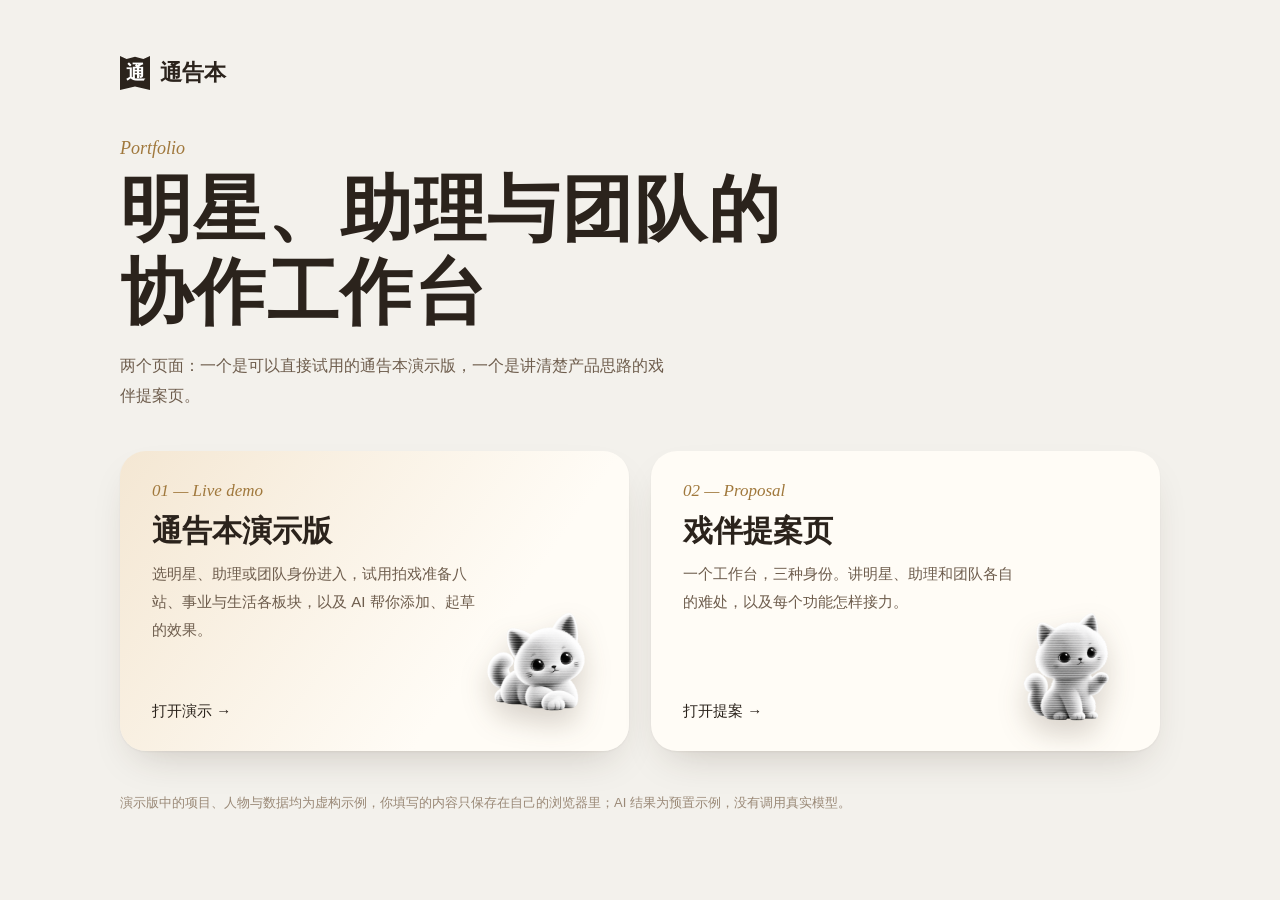
==== commit 96791b2f: "恢复到 4312091 的版本（通告本演示版 + 戏伴提案页 + 两卡片总入口） Co-Authored-By: Claude Opus 5.5 <noreply@anthropic.com>" ====
--- a/index.html
+++ b/index.html
@@ -3,8 +3,8 @@
 <head>
 <meta charset="utf-8">
 <meta name="viewport" content="width=device-width,initial-scale=1,viewport-fit=cover">
-<title>戏伴</title>
-<meta name="description" content="戏伴：选择进入戏伴工作台或戏伴提案。">
+<title>通告本作品集</title>
+<meta name="description" content="通告本演示版与戏伴提案页。">
 <link rel="stylesheet" href="tonggaoben/fonts/fonts.css">
 <style>
 :root{--paper:#f3f1ec;--card:#fffcf6;--ink:#2b231c;--muted:#6e5d4d;--gold:#a0783c;color-scheme:light}
@@ -13,34 +13,34 @@
 main{max-width:1040px;margin:0 auto}
 .brand{display:flex;align-items:center;gap:10px;font:700 22px "Noto Serif SC","Songti SC",serif}
 .brand span{display:grid;place-items:center;width:30px;height:34px;background:var(--ink);color:#fff;font-size:19px;clip-path:polygon(0 0,22% 9%,50% 2%,78% 9%,100% 0,100% 100%,50% 90%,0 100%)}
-.eyebrow{font:500 15px "Noto Sans SC",sans-serif;letter-spacing:.1em;color:var(--gold);margin:48px 0 10px}
+.eyebrow{font:italic 18px "Instrument Serif",Georgia,serif;color:var(--gold);margin:48px 0 10px}
 h1{font:800 clamp(40px,6vw,72px)/1.15 "Noto Serif SC","Songti SC",serif;margin:0;letter-spacing:.02em}
 .lead{font-size:16px;line-height:1.9;color:var(--muted);margin:16px 0 0;max-width:34em}
 .cards{display:grid;grid-template-columns:repeat(2,minmax(0,1fr));gap:22px;margin-top:40px}
-a.card{position:relative;display:flex;flex-direction:column;gap:10px;min-height:380px;padding:30px 32px;border-radius:26px;background:var(--card);color:inherit;text-decoration:none;box-shadow:0 1px 2px rgba(60,44,28,.05),0 18px 40px -18px rgba(60,44,28,.25);overflow:hidden;transition:transform .2s ease,box-shadow .2s ease}
+a.card{position:relative;display:flex;flex-direction:column;gap:10px;min-height:300px;padding:30px 32px;border-radius:26px;background:var(--card);color:inherit;text-decoration:none;box-shadow:0 1px 2px rgba(60,44,28,.05),0 18px 40px -18px rgba(60,44,28,.25);overflow:hidden;transition:transform .2s ease,box-shadow .2s ease}
 a.card:hover,a.card:focus-visible{transform:translateY(-3px);box-shadow:0 1px 2px rgba(60,44,28,.05),0 26px 48px -18px rgba(60,44,28,.35);outline:none}
 a.card:focus-visible{box-shadow:0 0 0 3px #c9a46a}
-.card i{font:500 14px "Noto Sans SC",sans-serif;letter-spacing:.08em;color:var(--gold)}
-.card h2{font:700 36px/1.3 "Noto Serif SC","Songti SC",serif;margin:0}
+.card i{font:italic 17px "Instrument Serif",Georgia,serif;color:var(--gold)}
+.card h2{font:700 30px/1.3 "Noto Serif SC","Songti SC",serif;margin:0}
 .card p{margin:0;font-size:15px;line-height:1.85;color:var(--muted);max-width:22em}
 .card em{margin-top:auto;font-style:normal;font-weight:500;font-size:15px}
 .card img{position:absolute;right:18px;bottom:12px;width:150px;height:150px;object-fit:contain;filter:drop-shadow(0 14px 14px rgba(60,44,28,.2));transition:transform .3s ease}
 a.card:hover img{transform:rotate(-6deg) scale(1.05)}
 .card.warm{background:linear-gradient(125deg,#f4e7d3,#fffcf6 70%)}
 footer{margin-top:40px;font-size:13px;color:#9a8977;line-height:1.8}
-@media (max-width:760px){.cards{grid-template-columns:1fr}a.card{min-height:260px;padding-right:150px}.card img{width:120px;height:120px}.card h2{font-size:30px}}
+@media (max-width:760px){.cards{grid-template-columns:1fr}a.card{min-height:260px;padding-right:150px}.card img{width:120px;height:120px}}
 @media (prefers-reduced-motion:reduce){a.card,.card img{transition:none}}
 </style>
 </head>
 <body>
 <main>
-  <div class="brand"><span>戏</span>戏伴</div>
-  <p class="eyebrow">两个板块</p>
-  <h1>戏伴，<br>选一个板块进入</h1>
-  <p class="lead">想动手试，就进工作台；想了解产品思路，就看提案。</p>
+  <div class="brand"><span>通</span>通告本</div>
+  <p class="eyebrow">Portfolio</p>
+  <h1>明星、助理与团队的<br>协作工作台</h1>
+  <p class="lead">两个页面：一个是可以直接试用的通告本演示版，一个是讲清楚产品思路的戏伴提案页。</p>
   <div class="cards">
-    <a class="card warm" href="./tonggaoben/"><i>板块 01 · 试用</i><h2>戏伴工作台</h2><p>选明星、助理或团队身份进入，试用拍戏准备八站、事业与生活各板块，以及 AI 帮你添加、起草的效果。</p><em>进入工作台 →</em><img src="tonggaoben/cats/cat-lounge.png" alt=""></a>
-    <a class="card" href="./xiban/"><i>板块 02 · 提案</i><h2>戏伴提案</h2><p>一个工作台，三种身份。讲明星、助理和团队各自的难处，以及每个功能怎样接力。</p><em>查看提案 →</em><img src="tonggaoben/cats/cat-toys.png" alt=""></a>
+    <a class="card warm" href="./tonggaoben/"><i>01 — Live demo</i><h2>通告本演示版</h2><p>选明星、助理或团队身份进入，试用拍戏准备八站、事业与生活各板块，以及 AI 帮你添加、起草的效果。</p><em>打开演示 →</em><img src="tonggaoben/cats/cat-lounge.png" alt=""></a>
+    <a class="card" href="./xiban/"><i>02 — Proposal</i><h2>戏伴提案页</h2><p>一个工作台，三种身份。讲明星、助理和团队各自的难处，以及每个功能怎样接力。</p><em>打开提案 →</em><img src="tonggaoben/cats/cat-guide.png" alt=""></a>
   </div>
   <footer>演示版中的项目、人物与数据均为虚构示例，你填写的内容只保存在自己的浏览器里；AI 结果为预置示例，没有调用真实模型。</footer>
 </main>
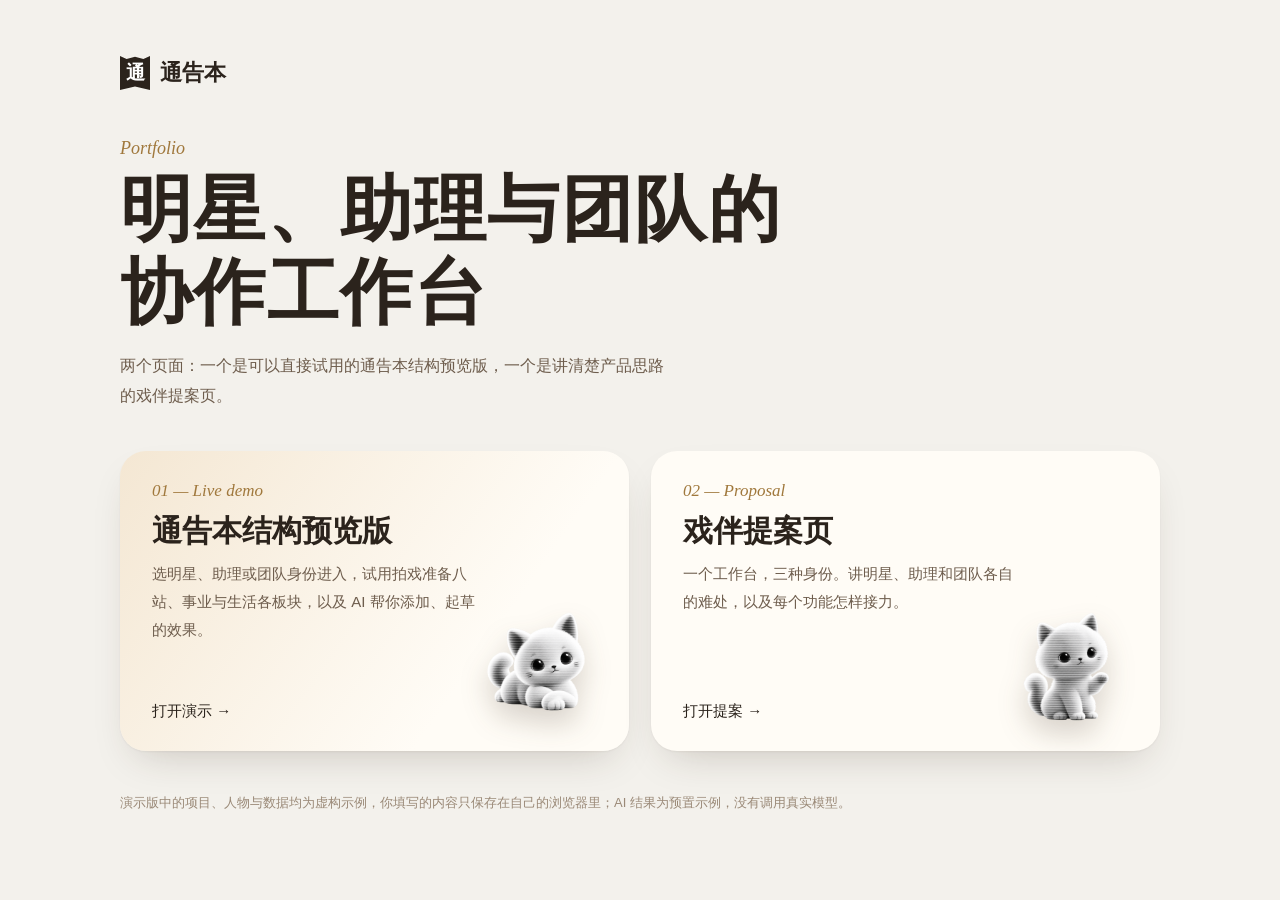
==== commit 725b68ab: "Keep public tool pages empty and exclude owner project content" ====
--- a/index.html
+++ b/index.html
@@ -4,7 +4,7 @@
 <meta charset="utf-8">
 <meta name="viewport" content="width=device-width,initial-scale=1,viewport-fit=cover">
 <title>通告本作品集</title>
-<meta name="description" content="通告本演示版与戏伴提案页。">
+<meta name="description" content="通告本结构预览版与戏伴提案页。">
 <link rel="stylesheet" href="tonggaoben/fonts/fonts.css">
 <style>
 :root{--paper:#f3f1ec;--card:#fffcf6;--ink:#2b231c;--muted:#6e5d4d;--gold:#a0783c;color-scheme:light}
@@ -37,9 +37,9 @@
   <div class="brand"><span>通</span>通告本</div>
   <p class="eyebrow">Portfolio</p>
   <h1>明星、助理与团队的<br>协作工作台</h1>
-  <p class="lead">两个页面：一个是可以直接试用的通告本演示版，一个是讲清楚产品思路的戏伴提案页。</p>
+  <p class="lead">两个页面：一个是可以直接试用的通告本结构预览版，一个是讲清楚产品思路的戏伴提案页。</p>
   <div class="cards">
-    <a class="card warm" href="./tonggaoben/"><i>01 — Live demo</i><h2>通告本演示版</h2><p>选明星、助理或团队身份进入，试用拍戏准备八站、事业与生活各板块，以及 AI 帮你添加、起草的效果。</p><em>打开演示 →</em><img src="tonggaoben/cats/cat-lounge.png" alt=""></a>
+    <a class="card warm" href="./tonggaoben/"><i>01 — Live demo</i><h2>通告本结构预览版</h2><p>选明星、助理或团队身份进入，试用拍戏准备八站、事业与生活各板块，以及 AI 帮你添加、起草的效果。</p><em>打开演示 →</em><img src="tonggaoben/cats/cat-lounge.png" alt=""></a>
     <a class="card" href="./xiban/"><i>02 — Proposal</i><h2>戏伴提案页</h2><p>一个工作台，三种身份。讲明星、助理和团队各自的难处，以及每个功能怎样接力。</p><em>打开提案 →</em><img src="tonggaoben/cats/cat-guide.png" alt=""></a>
   </div>
   <footer>演示版中的项目、人物与数据均为虚构示例，你填写的内容只保存在自己的浏览器里；AI 结果为预置示例，没有调用真实模型。</footer>
